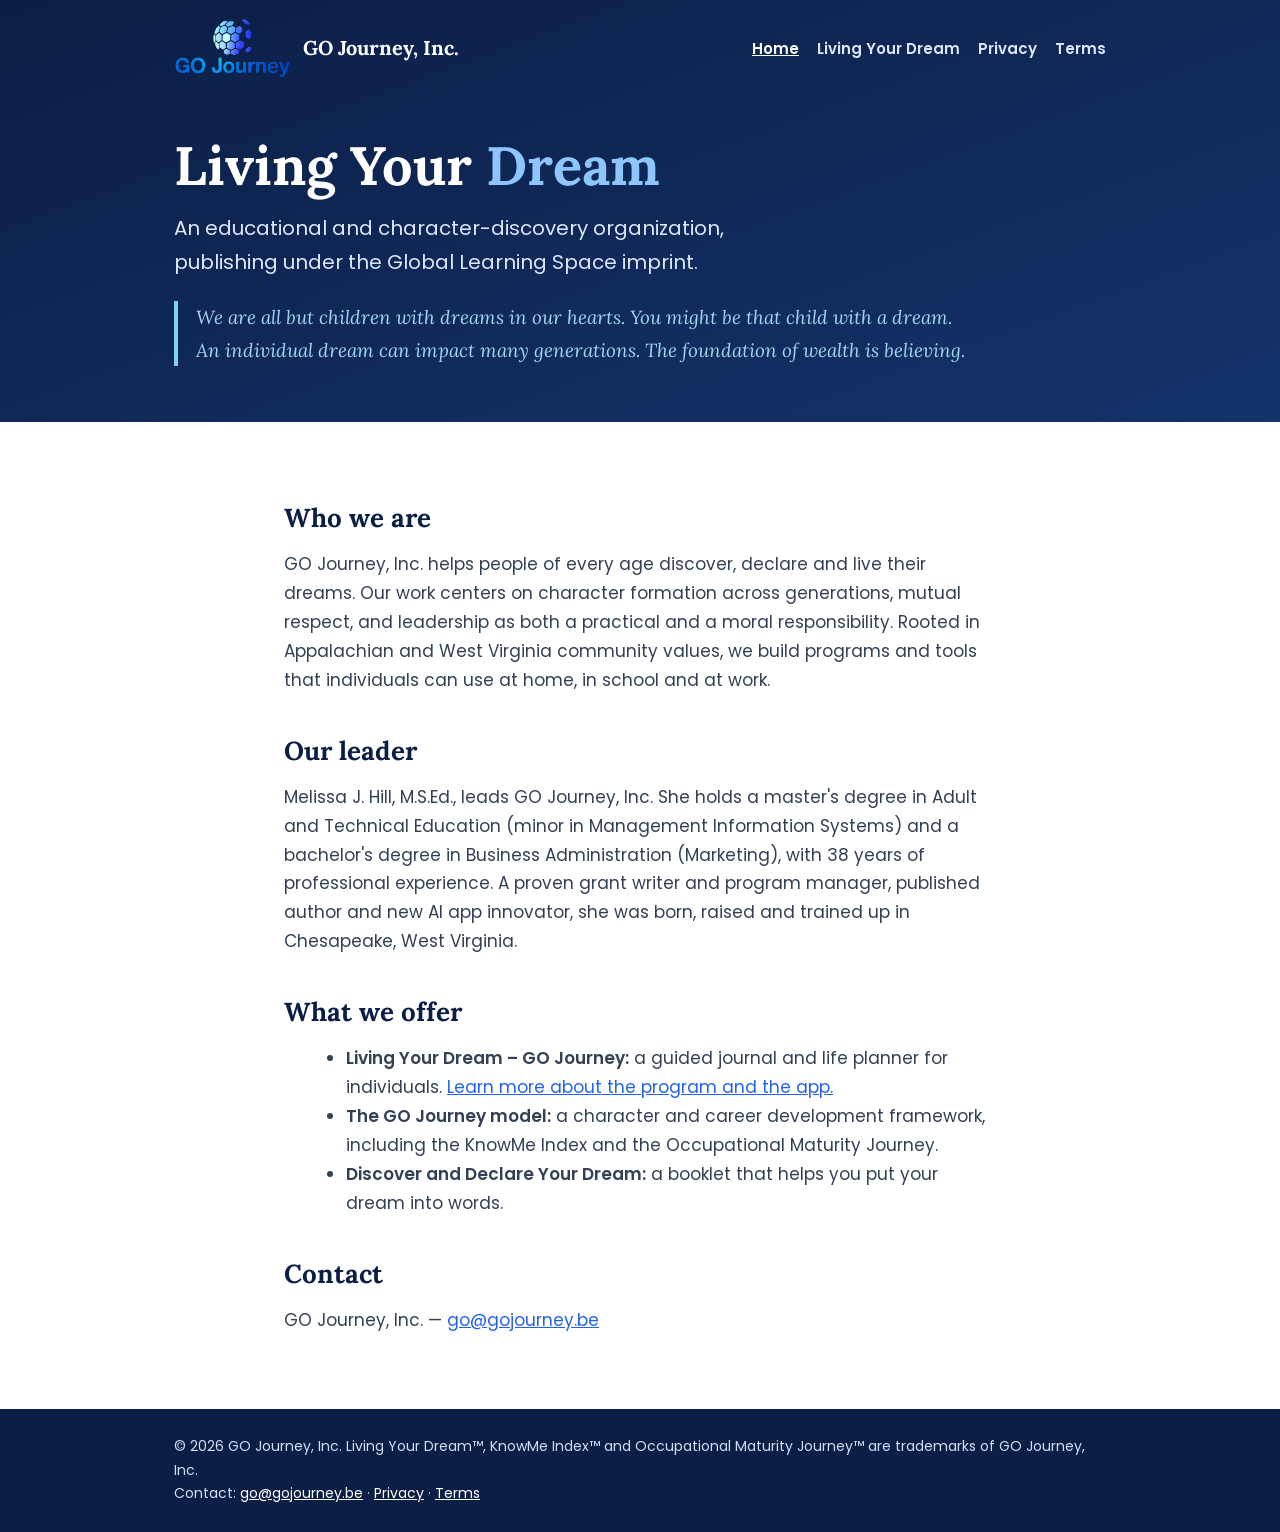
==== index.html @ e82114b5 "Add files via upload" ====
<!doctype html><html lang="en"><head><meta charset="utf-8"><meta name="viewport" content="width=device-width,initial-scale=1">
<title>GO Journey, Inc. — Living Your Dream</title><meta name="description" content="GO Journey, Inc. — Living Your Dream. Discover. Declare. Live it."><link rel="icon" href="/favicon-32.png"><link rel="stylesheet" href="/style.css"></head><body>
<header><div class="bar"><a class="brand" href="/"><img src="/logo-nobg.png" alt="">GO Journey, Inc.</a><nav><a href="/" aria-current="page">Home</a><a href="/living-your-dream.html">Living Your Dream</a><a href="/privacy.html">Privacy</a><a href="/terms.html">Terms</a></nav></div><div class="hero"><h1>Living Your <span>Dream</span></h1><p>An educational and character-discovery organization, publishing under the Global Learning Space imprint.</p><div class="q">We are all but children with dreams in our hearts. You might be that child with a dream.<br>An individual dream can impact many generations. The foundation of wealth is believing.</div></div></header>
<main><h2>Who we are</h2><p>GO Journey, Inc. helps people of every age discover, declare and live their dreams. Our work centers on character formation across generations, mutual respect, and leadership as both a practical and a moral responsibility. Rooted in Appalachian and West Virginia community values, we build programs and tools that individuals can use at home, in school and at work.</p>
<h2>Our leader</h2><p>Melissa J. Hill, M.S.Ed., leads GO Journey, Inc. She holds a master's degree in Adult and Technical Education (minor in Management Information Systems) and a bachelor's degree in Business Administration (Marketing), with 38 years of professional experience. A proven grant writer and program manager, published author and new AI app innovator, she was born, raised and trained up in Chesapeake, West Virginia.</p>
<h2>What we offer</h2><ul><li><strong>Living Your Dream – GO Journey:</strong> a guided journal and life planner for individuals. <a href="/living-your-dream.html">Learn more about the program and the app.</a></li><li><strong>The GO Journey model:</strong> a character and career development framework, including the KnowMe Index and the Occupational Maturity Journey.</li><li><strong>Discover and Declare Your Dream:</strong> a booklet that helps you put your dream into words.</li></ul>
<h2>Contact</h2><p>GO Journey, Inc. — <a href="mailto:go@gojourney.be">go@gojourney.be</a></p></main>
<footer><div>© 2026 GO Journey, Inc. Living Your Dream™, KnowMe Index™ and Occupational Maturity Journey™ are trademarks of GO Journey, Inc.<br>Contact: <a href="mailto:go@gojourney.be">go@gojourney.be</a> · <a href="/privacy.html">Privacy</a> · <a href="/terms.html">Terms</a></div></footer></body></html>
---- style.css ----
@font-face{font-family:Lora;src:url(/lora-latin-700-normal.woff2) format("woff2");font-weight:700;font-display:swap}
@font-face{font-family:Lora;src:url(/lora-latin-400-italic.woff2) format("woff2");font-weight:400;font-style:italic;font-display:swap}
@font-face{font-family:Poppins;src:url(/poppins-latin-400-normal.woff2) format("woff2");font-weight:400;font-display:swap}
@font-face{font-family:Poppins;src:url(/poppins-latin-600-normal.woff2) format("woff2");font-weight:600;font-display:swap}
*{box-sizing:border-box;margin:0}
:root{--navy:#0b1e45;--blue:#2563eb;--sky:#8fc5ff;--tx:#0f172a;--tx2:#334155}
body{font-family:Poppins,sans-serif;color:var(--tx);background:#fff;line-height:1.7;font-size:17px}
header{background:linear-gradient(160deg,#0b1e45,#14336b);color:#fff}
.bar{max-width:980px;margin:0 auto;padding:18px 24px;display:flex;align-items:center;justify-content:space-between;flex-wrap:wrap;gap:12px}
.brand{display:flex;align-items:center;gap:12px;color:#fff;text-decoration:none;font-family:Lora,serif;font-weight:700;font-size:20px}
.brand img{height:60px;width:auto;display:block}
nav a{display:inline-block;white-space:nowrap;color:#dbe6f7;text-decoration:none;margin-left:18px;font-size:15px;font-weight:600}
nav a:hover,nav a[aria-current]{color:#fff;text-decoration:underline}
.hero{max-width:980px;margin:0 auto;padding:40px 24px 56px}
.hero h1{font-family:Lora,serif;font-size:clamp(34px,6vw,54px);line-height:1.1}
.hero h1 span{color:var(--sky)}
.hero p{margin-top:16px;font-size:20px;color:#dbe6f7;max-width:640px}
.q{font-family:Lora,serif;font-style:italic;color:#9fd6ec;border-left:4px solid #7fd0e8;padding-left:18px;margin-top:22px;font-size:19px}
main{max-width:760px;margin:0 auto;padding:40px 24px 64px}
h2{font-family:Lora,serif;color:var(--navy);font-size:26px;margin:34px 0 8px}
h3{font-size:18px;margin:22px 0 4px;color:var(--navy)}
p{margin:10px 0;color:var(--tx2)}ul{margin:10px 0 10px 22px;color:var(--tx2)}
a{color:var(--blue)}
.cta{display:inline-block;margin-top:22px;background:var(--sky);color:var(--navy);font-weight:600;padding:12px 22px;border-radius:99px;text-decoration:none}
footer{background:var(--navy);color:#cfe0f7;font-size:14px}
footer div{max-width:980px;margin:0 auto;padding:26px 24px}footer a{color:#fff}
.meta{font-size:14px;color:#5c6b80}
.path{display:flex;align-items:stretch;gap:6px;margin:18px 0 8px}
.step{flex:1 1 0;min-width:0;border:1px solid #dbe3ef;border-top:6px solid var(--mc);border-radius:12px;padding:14px;background:#fff}
.step-n{width:32px;height:32px;border-radius:50%;background:var(--mc);color:#fff;font-weight:600;display:flex;align-items:center;justify-content:center;margin-bottom:6px}
.step-q{font-family:Lora,serif;font-size:21px;font-weight:700;line-height:1.2;color:var(--navy)}
.step-name{font-size:11.5px;font-weight:600;letter-spacing:.05em;text-transform:uppercase;color:var(--mc);margin:4px 0 8px}
.step-d{font-size:14.5px;line-height:1.55;color:var(--tx2)}
.step-arrow{align-self:center;color:#9aa8bf;font-size:20px}
@media(max-width:700px){.path{flex-direction:column;gap:2px}.step-arrow{transform:rotate(90deg);margin:0}}
.thesis{font-family:Lora,serif;font-size:clamp(20px,3.2vw,25px);font-weight:700;line-height:1.4;color:var(--navy);background:#f3f6fb;border-left:6px solid var(--blue);border-radius:8px;padding:18px 22px;margin:26px 0 4px}
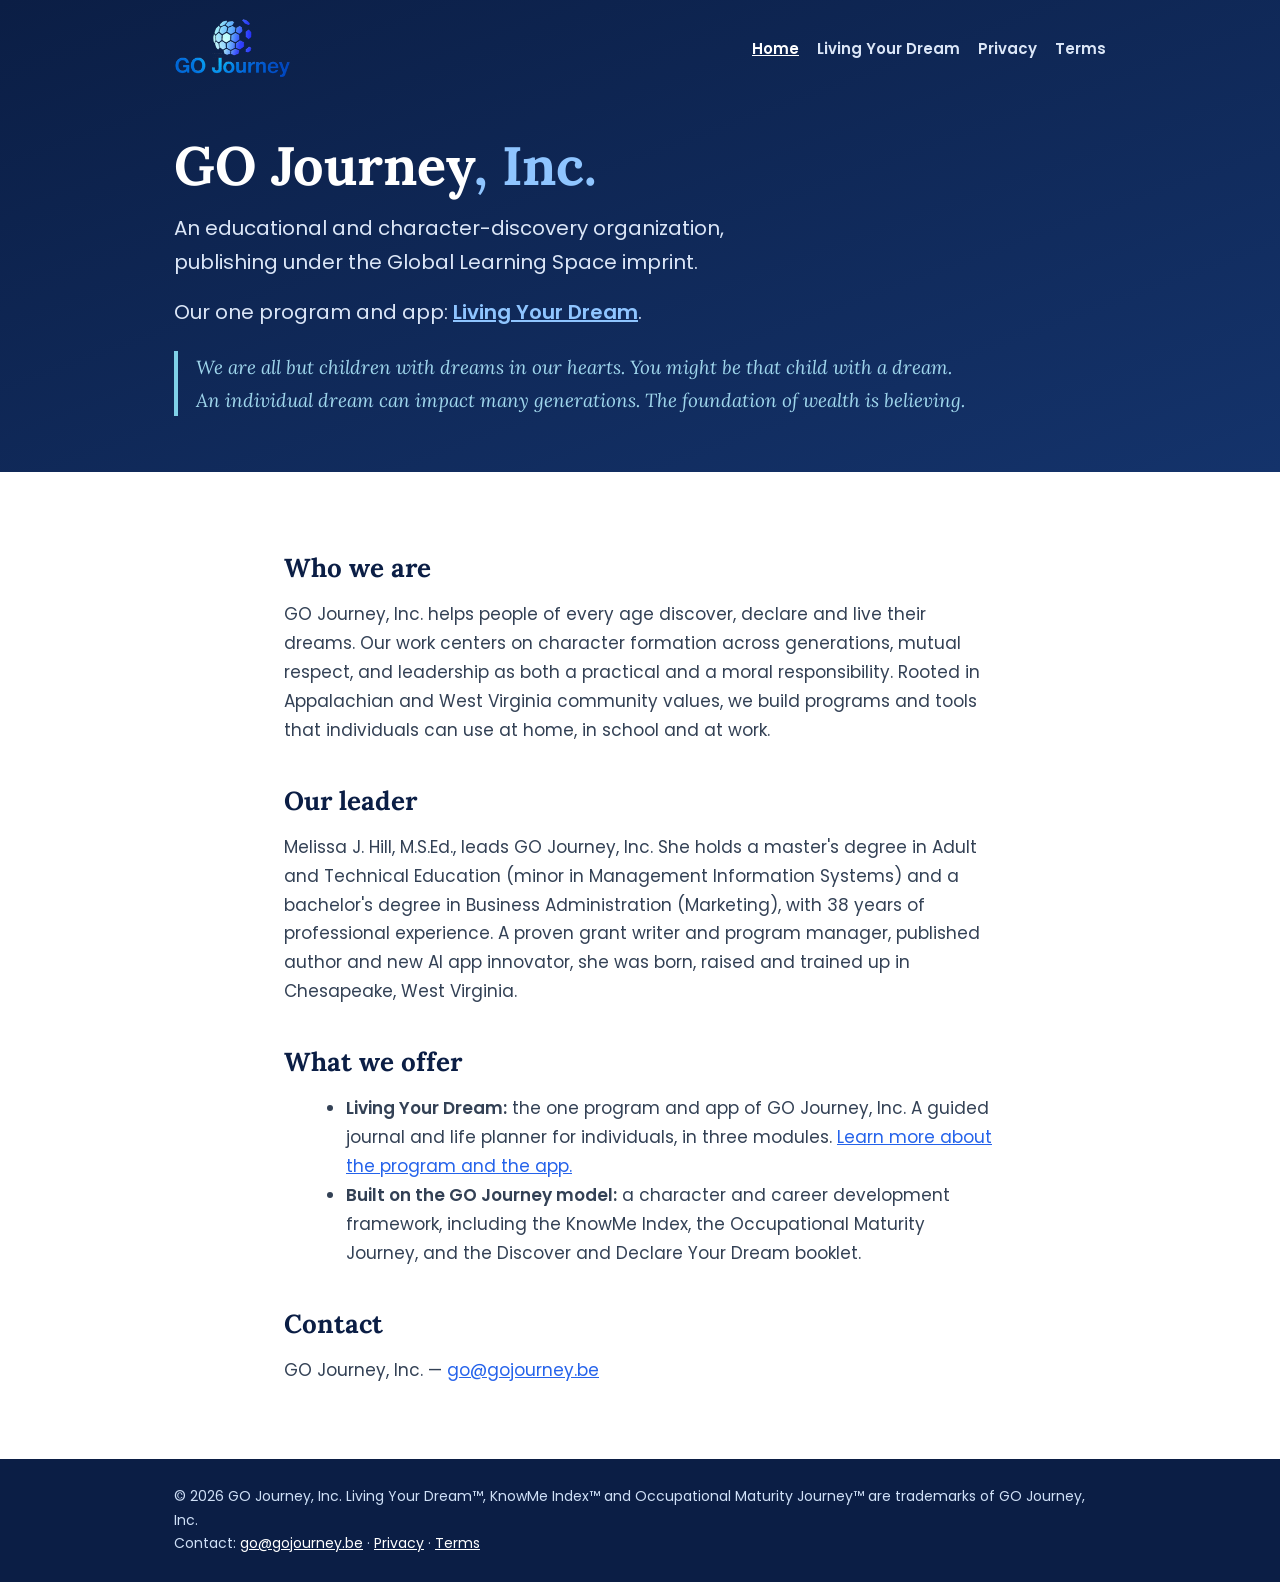
==== commit 2aa568b5: "Add files via upload" ====
--- a/index.html
+++ b/index.html
@@ -1,8 +1,8 @@
 <!doctype html><html lang="en"><head><meta charset="utf-8"><meta name="viewport" content="width=device-width,initial-scale=1">
 <title>GO Journey, Inc. — Living Your Dream</title><meta name="description" content="GO Journey, Inc. — Living Your Dream. Discover. Declare. Live it."><link rel="icon" href="/favicon-32.png"><link rel="stylesheet" href="/style.css"></head><body>
-<header><div class="bar"><a class="brand" href="/"><img src="/logo-nobg.png" alt="">GO Journey, Inc.</a><nav><a href="/" aria-current="page">Home</a><a href="/living-your-dream.html">Living Your Dream</a><a href="/privacy.html">Privacy</a><a href="/terms.html">Terms</a></nav></div><div class="hero"><h1>Living Your <span>Dream</span></h1><p>An educational and character-discovery organization, publishing under the Global Learning Space imprint.</p><div class="q">We are all but children with dreams in our hearts. You might be that child with a dream.<br>An individual dream can impact many generations. The foundation of wealth is believing.</div></div></header>
+<header><div class="bar"><a class="brand" href="/" aria-label="GO Journey, Inc. home"><img src="/logo-nobg.png" alt="GO Journey, Inc."></a><nav><a href="/" aria-current="page">Home</a><a href="/living-your-dream.html">Living Your Dream</a><a href="/privacy.html">Privacy</a><a href="/terms.html">Terms</a></nav></div><div class="hero"><h1>GO Journey<span>, Inc.</span></h1><p>An educational and character-discovery organization, publishing under the Global Learning Space imprint.</p><p>Our one program and app: <a href="/living-your-dream.html" style="color:#8fc5ff;font-weight:600">Living Your Dream</a>.</p><div class="q">We are all but children with dreams in our hearts. You might be that child with a dream.<br>An individual dream can impact many generations. The foundation of wealth is believing.</div></div></header>
 <main><h2>Who we are</h2><p>GO Journey, Inc. helps people of every age discover, declare and live their dreams. Our work centers on character formation across generations, mutual respect, and leadership as both a practical and a moral responsibility. Rooted in Appalachian and West Virginia community values, we build programs and tools that individuals can use at home, in school and at work.</p>
 <h2>Our leader</h2><p>Melissa J. Hill, M.S.Ed., leads GO Journey, Inc. She holds a master's degree in Adult and Technical Education (minor in Management Information Systems) and a bachelor's degree in Business Administration (Marketing), with 38 years of professional experience. A proven grant writer and program manager, published author and new AI app innovator, she was born, raised and trained up in Chesapeake, West Virginia.</p>
-<h2>What we offer</h2><ul><li><strong>Living Your Dream – GO Journey:</strong> a guided journal and life planner for individuals. <a href="/living-your-dream.html">Learn more about the program and the app.</a></li><li><strong>The GO Journey model:</strong> a character and career development framework, including the KnowMe Index and the Occupational Maturity Journey.</li><li><strong>Discover and Declare Your Dream:</strong> a booklet that helps you put your dream into words.</li></ul>
+<h2>What we offer</h2><ul><li><strong>Living Your Dream:</strong> the one program and app of GO Journey, Inc. A guided journal and life planner for individuals, in three modules. <a href="/living-your-dream.html">Learn more about the program and the app.</a></li><li><strong>Built on the GO Journey model:</strong> a character and career development framework, including the KnowMe Index, the Occupational Maturity Journey, and the Discover and Declare Your Dream booklet.</li></ul>
 <h2>Contact</h2><p>GO Journey, Inc. — <a href="mailto:go@gojourney.be">go@gojourney.be</a></p></main>
 <footer><div>© 2026 GO Journey, Inc. Living Your Dream™, KnowMe Index™ and Occupational Maturity Journey™ are trademarks of GO Journey, Inc.<br>Contact: <a href="mailto:go@gojourney.be">go@gojourney.be</a> · <a href="/privacy.html">Privacy</a> · <a href="/terms.html">Terms</a></div></footer></body></html>
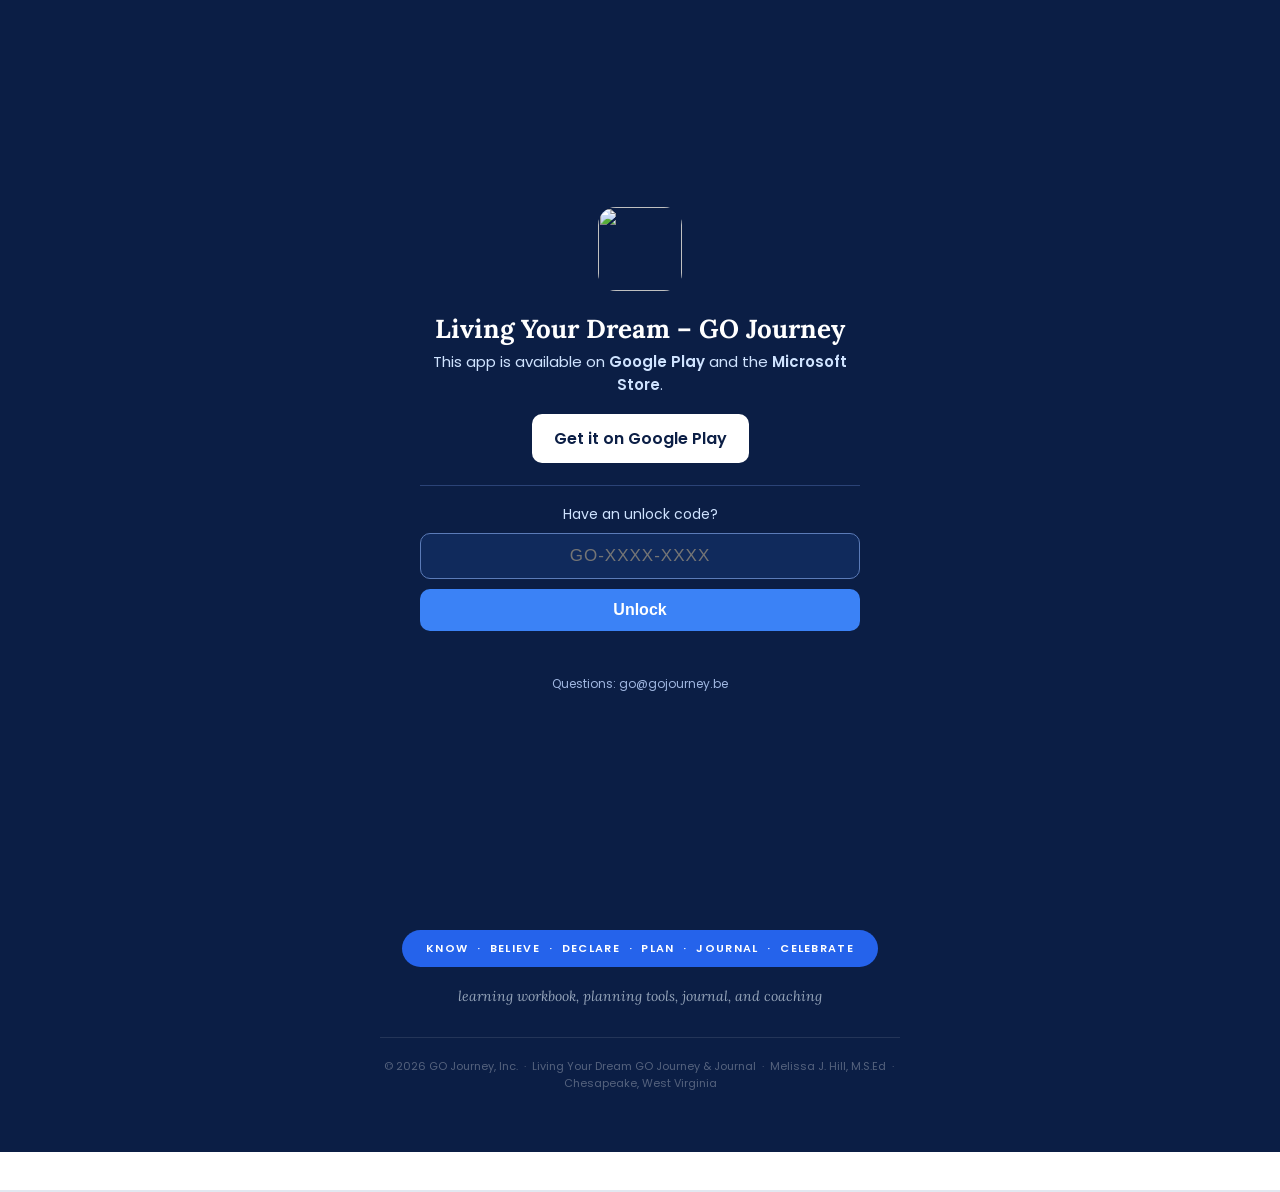
==== commit 5f1c614e: "Add files via upload" ====
--- a/index.html
+++ b/index.html
@@ -1,8 +1,12440 @@
-<!doctype html><html lang="en"><head><meta charset="utf-8"><meta name="viewport" content="width=device-width,initial-scale=1">
-<title>GO Journey, Inc. — Living Your Dream</title><meta name="description" content="GO Journey, Inc. — Living Your Dream. Discover. Declare. Live it."><link rel="icon" href="/favicon-32.png"><link rel="stylesheet" href="/style.css"></head><body>
-<header><div class="bar"><a class="brand" href="/" aria-label="GO Journey, Inc. home"><img src="/logo-nobg.png" alt="GO Journey, Inc."></a><nav><a href="/" aria-current="page">Home</a><a href="/living-your-dream.html">Living Your Dream</a><a href="/privacy.html">Privacy</a><a href="/terms.html">Terms</a></nav></div><div class="hero"><h1>GO Journey<span>, Inc.</span></h1><p>An educational and character-discovery organization, publishing under the Global Learning Space imprint.</p><p>Our one program and app: <a href="/living-your-dream.html" style="color:#8fc5ff;font-weight:600">Living Your Dream</a>.</p><div class="q">We are all but children with dreams in our hearts. You might be that child with a dream.<br>An individual dream can impact many generations. The foundation of wealth is believing.</div></div></header>
-<main><h2>Who we are</h2><p>GO Journey, Inc. helps people of every age discover, declare and live their dreams. Our work centers on character formation across generations, mutual respect, and leadership as both a practical and a moral responsibility. Rooted in Appalachian and West Virginia community values, we build programs and tools that individuals can use at home, in school and at work.</p>
-<h2>Our leader</h2><p>Melissa J. Hill, M.S.Ed., leads GO Journey, Inc. She holds a master's degree in Adult and Technical Education (minor in Management Information Systems) and a bachelor's degree in Business Administration (Marketing), with 38 years of professional experience. A proven grant writer and program manager, published author and new AI app innovator, she was born, raised and trained up in Chesapeake, West Virginia.</p>
-<h2>What we offer</h2><ul><li><strong>Living Your Dream:</strong> the one program and app of GO Journey, Inc. A guided journal and life planner for individuals, in three modules. <a href="/living-your-dream.html">Learn more about the program and the app.</a></li><li><strong>Built on the GO Journey model:</strong> a character and career development framework, including the KnowMe Index, the Occupational Maturity Journey, and the Discover and Declare Your Dream booklet.</li></ul>
-<h2>Contact</h2><p>GO Journey, Inc. — <a href="mailto:go@gojourney.be">go@gojourney.be</a></p></main>
-<footer><div>© 2026 GO Journey, Inc. Living Your Dream™, KnowMe Index™ and Occupational Maturity Journey™ are trademarks of GO Journey, Inc.<br>Contact: <a href="mailto:go@gojourney.be">go@gojourney.be</a> · <a href="/privacy.html">Privacy</a> · <a href="/terms.html">Terms</a></div></footer></body></html>+<!DOCTYPE html>
+<!--
+  Living Your Dream — GO Journey & Journal
+  © 2026 GO Journey, Inc. All Rights Reserved.
+  Author / Developer: Melissa J. Hill, M.S.Ed. — GO Journey, Inc.
+  11738 MacCorkle Ave, Chesapeake, WV 25315 · gojourney.solutions
+  ISBN 978-1-7335663-1-5
+
+  This file, including all text, design, framework, methodology, and code,
+  is the intellectual property of Melissa J. Hill, M.S.Ed. and GO Journey, Inc.,
+  protected under United States and international copyright law.
+
+  Licensed for personal use by the original purchaser only. Do not copy,
+  redistribute, resell, or remove this notice. Full license terms are in
+  this file itself, under About → Copyright & License. For a group or
+  organizational license, contact GO Journey, Inc. at gojourney.solutions.
+-->
+<html lang="en">
+<head>
+<meta name="theme-color" content="#0b1e45"/>
+<meta name="description" content="Living Your Dream — GO Journey &amp; Journal. Discover, declare and live your dream. Know · Believe · Declare · Plan · Journey · Celebrate."/>
+<link rel="manifest" href="/manifest.webmanifest"/>
+<link rel="icon" type="image/png" sizes="32x32" href="/ic-favicon-32.png"/>
+<link rel="icon" type="image/png" sizes="48x48" href="/ic-favicon-48.png"/>
+<link rel="apple-touch-icon" href="/ic-apple-touch-icon.png"/>
+<meta name="apple-mobile-web-app-capable" content="yes"/>
+<meta name="mobile-web-app-capable" content="yes"/>
+<meta name="apple-mobile-web-app-title" content="Living Your Dream"/>
+<style id="km-fonts">@font-face{font-family:'Lora';font-style:normal;font-weight:400;font-display:swap;src:url(/lora-latin-400-normal.woff2) format('woff2')}@font-face{font-family:'Lora';font-style:normal;font-weight:500;font-display:swap;src:url(/lora-latin-500-normal.woff2) format('woff2')}@font-face{font-family:'Lora';font-style:normal;font-weight:700;font-display:swap;src:url(/lora-latin-700-normal.woff2) format('woff2')}@font-face{font-family:'Lora';font-style:italic;font-weight:400;font-display:swap;src:url(/lora-latin-400-italic.woff2) format('woff2')}@font-face{font-family:'Lora';font-style:italic;font-weight:700;font-display:swap;src:url(/lora-latin-700-italic.woff2) format('woff2')}@font-face{font-family:'Poppins';font-style:normal;font-weight:300;font-display:swap;src:url(/poppins-latin-300-normal.woff2) format('woff2')}@font-face{font-family:'Poppins';font-style:normal;font-weight:400;font-display:swap;src:url(/poppins-latin-400-normal.woff2) format('woff2')}@font-face{font-family:'Poppins';font-style:normal;font-weight:500;font-display:swap;src:url(/poppins-latin-500-normal.woff2) format('woff2')}@font-face{font-family:'Poppins';font-style:normal;font-weight:600;font-display:swap;src:url(/poppins-latin-600-normal.woff2) format('woff2')}</style>
+<meta charset="UTF-8"/>
+<script>
+// ══════════════════════════════════════════════════════════════════════════
+// FAMILY PORTAL — PROFILE-SCOPED STORAGE (runs before every other script)
+// One account holder (parent / guardian) plus one-to-
+// many children, each with a fully separate journal on this device.
+//   • Account holder ("owner") keeps the original, unprefixed keys, so every
+//     existing journal keeps working with no migration.
+//   • Each child's keys live under  gjfp:<childId>:<originalKey>
+//   • Family settings live in       gjfp_family
+// The app's own localStorage calls are transparently routed to the active
+// profile, so every page, export, import and "New Entry" stays per-person.
+// ══════════════════════════════════════════════════════════════════════════
+(function(){
+  var LS; try{ LS = window.localStorage; }catch(e){ return; }
+  if(!LS || typeof Storage==='undefined') return;
+  var P = Storage.prototype;
+  var lenDesc = Object.getOwnPropertyDescriptor(P,'length');
+  var raw = { get:P.getItem, set:P.setItem, remove:P.removeItem, key:P.key, clear:P.clear, len:lenDesc && lenDesc.get };
+  if(!raw.len) return;
+  var FAMILY_KEY='gjfp_family', NS='gjfp:', LOCKED='__locked__';
+
+  function rGet(k){ return raw.get.call(LS,k); }
+  function rSet(k,v){ return raw.set.call(LS,k,v); }
+  function rRemove(k){ return raw.remove.call(LS,k); }
+  function rKeys(){ var out=[], n=raw.len.call(LS); for(var i=0;i<n;i++){ var k=raw.key.call(LS,i); if(k!==null) out.push(k); } return out; }
+  function readFamily(){ try{ var f=JSON.parse(rGet(FAMILY_KEY)||'null'); if(f && !Array.isArray(f.profiles)) f.profiles=[]; return f; }catch(e){ return null; } }
+  function ss(){ try{ return window.sessionStorage; }catch(e){ return null; } }
+  function ssGet(k){ var s=ss(); return s ? raw.get.call(s,k) : null; }
+  function ssSet(k,v){ var s=ss(); if(s) raw.set.call(s,k,v); }
+
+  var family = readFamily();
+  var hasMembers = !!(family && family.profiles.length);
+  var active = 'owner';
+  if(hasMembers){
+    var u = ssGet('gjfp_unlocked');
+    active = (u==='owner' || (u && family.profiles.some(function(p){return p.id===u;}))) ? u : LOCKED;
+  }
+  var prefix = '';
+  function prefixFor(id){ return id==='owner' ? '' : NS+id+':'; }
+  function inScope(k, id){
+    if(id==='owner') return k.indexOf('gjfp')!==0;
+    return k.indexOf(prefixFor(id))===0;
+  }
+  function keysFor(id){
+    var p=prefixFor(id);
+    return rKeys().filter(function(k){ return inScope(k,id); }).map(function(k){ return k.slice(p.length); });
+  }
+  function setActive(id){ active=id; prefix=prefixFor(id); }
+  setActive(active);
+
+  // Locked session: wipe the scratch namespace and give it a placeholder
+  // registration so the sign-up overlay stays out of the way of the picker.
+  if(active===LOCKED){
+    keysFor(LOCKED).forEach(function(k){ rRemove(prefixFor(LOCKED)+k); });
+    rSet(prefixFor(LOCKED)+'lyd_reg_name','Family');
+    rSet(prefixFor(LOCKED)+'lyd_reg_email','family@local');
+  }
+
+  function quotaWarn(){
+    try{ if(typeof window.fpQuotaWarning==='function') window.fpQuotaWarning(); }catch(e){}
+  }
+
+  P.getItem = function(k){ if(this!==LS) return raw.get.call(this,k); return raw.get.call(LS, prefix+String(k)); };
+  P.setItem = function(k,v){
+    if(this!==LS) return raw.set.call(this,k,v);
+    try{ return raw.set.call(LS, prefix+String(k), v); }
+    catch(e){ if(e && (e.name==='QuotaExceededError' || e.code===22)) quotaWarn(); throw e; }
+  };
+  P.removeItem = function(k){ if(this!==LS) return raw.remove.call(this,k); return raw.remove.call(LS, prefix+String(k)); };
+  P.key = function(i){ if(this!==LS) return raw.key.call(this,i); var ks=keysFor(active); return (i>=0 && i<ks.length) ? ks[i] : null; };
+  P.clear = function(){
+    if(this!==LS) return raw.clear.call(this);
+    keysFor(active).forEach(function(k){ rRemove(prefix+k); });
+  };
+  Object.defineProperty(P,'length',{ configurable:true, enumerable:lenDesc.enumerable,
+    get:function(){ return this===LS ? keysFor(active).length : raw.len.call(this); } });
+
+  window.GJFP = {
+    LOCKED: LOCKED,
+    get active(){ return active; },
+    get family(){ return readFamily(); },
+    saveFamily: function(f){ rSet(FAMILY_KEY, JSON.stringify(f)); },
+    rawGet: rGet, rawSet: rSet, rawRemove: rRemove, rawKeys: rKeys,
+    keysFor: keysFor, prefixFor: prefixFor,
+    // Read (or compute from) another profile's data without switching the app.
+    withProfile: function(id, fn){ var prev=active; setActive(id); try{ return fn(); } finally{ setActive(prev); } },
+    // Switch the whole app to a profile (reloads so every page re-reads).
+    switchTo: function(id){
+      ssSet('gjfp_unlocked', id);
+      var f=readFamily();
+      if(f){ var p=f.profiles.find(function(x){return x.id===id;}); if(p){ p.lastOpened=Date.now(); rSet(FAMILY_KEY, JSON.stringify(f)); } }
+      location.reload();
+    },
+    lock: function(){ var s=ss(); if(s) raw.remove.call(s,'gjfp_unlocked'); location.reload(); },
+    deleteProfileData: function(id){ if(id==='owner'||!id) return; var p=prefixFor(id); keysFor(id).forEach(function(k){ rRemove(p+k); }); },
+    bytesUsed: function(){ var n=0; rKeys().forEach(function(k){ n+=(k.length+(rGet(k)||'').length)*2; }); return n; }
+  };
+})();
+</script>
+<meta name="viewport" content="width=device-width,initial-scale=1.0"/>
+<meta name="author" content="Melissa J. Hill, M.S.Ed. — GO Journey, Inc."/>
+<meta name="copyright" content="© 2026 GO Journey, Inc. All Rights Reserved. Licensed for personal use by the original purchaser only."/>
+<title>Living Your Dream - GO Journey & Journal</title>
+
+<style>
+*,*::before,*::after{box-sizing:border-box;margin:0;padding:0}
+:root{
+  --navy:#0b1e45;--navy2:#1a3a6e;--blue:#2563eb;--blue2:#1d4ed8;
+  --sky:#93c5fd;--pale:#dbeafe;--pale2:#f0f6ff;
+  --sil:#94a3b8;--sil2:#e2e8f0;--sil3:#f1f5f9;
+  --tx:#0f172a;--tx2:#334155;--tx3:#5c6b80;
+  --white:#ffffff;--offwhite:#f1f5f9;--plat:#E5E4E2;
+  --r:10px;--r2:16px;
+}
+.sr-only{position:absolute;width:1px;height:1px;padding:0;margin:-1px;overflow:hidden;clip:rect(0,0,0,0);white-space:nowrap;border:0}
+/* Global keyboard-focus fallback: every input/select/textarea/button/link/
+   custom-control gets a clearly visible ring when tabbed to, even where an
+   individual element's own outline:none has no specific :focus replacement.
+   :focus-visible (not :focus) means mouse clicks don't trigger it — only
+   real keyboard navigation does, so this never adds unwanted rings on click. */
+input:focus-visible,textarea:focus-visible,select:focus-visible,button:focus-visible,a:focus-visible,[tabindex]:focus-visible{
+  outline:2px solid #ffffff;outline-offset:1px;box-shadow:0 0 0 4px #2563eb;border-radius:4px;
+}
+html{scroll-behavior:smooth;font-size:16px}
+body{font-family:'Poppins',sans-serif;background:#0b1e45;background-image:radial-gradient(ellipse 60% 80% at 0% 50%, rgba(18,45,140,0.85) 0%, transparent 70%), radial-gradient(ellipse 60% 80% at 100% 50%, rgba(20,50,140,0.85) 0%, transparent 70%);background-attachment:fixed;color:var(--tx);-webkit-font-smoothing:antialiased}
+
+/* ── TOOLBAR ── */
+.toolbar{position:sticky;top:0;z-index:100;background:var(--navy);padding:10px 24px;display:flex;align-items:center;justify-content:space-between;border-bottom:3px solid var(--sil)}
+.toolbar-brand{font-family:'Lora',serif;font-size:15px;color:var(--white);font-weight:700;letter-spacing:-.3px}
+.toolbar-brand span{color:var(--sky)}
+.toolbar-right{display:flex;gap:8px;align-items:center}
+.btn{padding:7px 16px;border-radius:20px;font-size:12px;font-weight:500;cursor:pointer;border:none;font-family:'Poppins',sans-serif;transition:all .15s}
+.btn-ghost{background:rgba(255,255,255,.12);color:var(--white);border:1px solid rgba(255,255,255,.25)}
+.btn-ghost:hover{background:rgba(255,255,255,.22)}
+.btn-primary{background:var(--blue);color:var(--white)}
+.btn-primary:hover{background:var(--blue2)}
+.save-indicator{font-size:11px;color:rgba(255,255,255,.65);margin-right:4px}
+
+/* ── THREE-ROW NAV ── */
+.nav-row0{background:#081733;padding:0 24px;display:flex;gap:0;overflow-x:auto;scrollbar-width:none}
+.nav-row0::-webkit-scrollbar{display:none}
+.nav-row0b{background:#0f2550;padding:0 24px;display:flex;gap:0;overflow-x:auto;scrollbar-width:none;border-top:1px solid rgba(255,255,255,.08)}
+.nav-row0b::-webkit-scrollbar{display:none}
+.super-btn{padding:10px 16px;font-size:11.5px;font-weight:700;letter-spacing:.02em;color:rgba(255,255,255,.5);cursor:pointer;border-bottom:3px solid transparent;white-space:nowrap;font-family:'Poppins',sans-serif;background:none;border-top:none;border-left:none;border-right:none;transition:all .15s}
+.super-btn:hover{color:var(--white)}
+.super-btn.active{color:var(--sky);border-bottom-color:var(--sky)}
+.nav-row1{background:var(--navy);padding:0 24px;display:flex;gap:0;overflow-x:auto;scrollbar-width:none}
+.nav-row1::-webkit-scrollbar{display:none}
+.nav-row2{background:var(--white);border-bottom:2px solid var(--sil2);padding:0 24px;display:flex;gap:0;overflow-x:auto;scrollbar-width:none;min-height:40px;align-items:center}
+.nav-row2::-webkit-scrollbar{display:none}
+.grp-btn{padding:11px 16px;font-size:12px;font-weight:600;color:rgba(255,255,255,.55);cursor:pointer;border-bottom:3px solid transparent;white-space:nowrap;font-family:'Poppins',sans-serif;background:none;border-top:none;border-left:none;border-right:none;transition:all .15s}
+.grp-btn:hover{color:var(--white)}
+.grp-btn.active{color:var(--white);border-bottom-color:var(--sky)}
+.sub-btn{padding:8px 14px;font-size:12px;font-weight:500;color:var(--tx3);cursor:pointer;border-bottom:3px solid transparent;white-space:nowrap;font-family:'Poppins',sans-serif;background:none;border-top:none;border-left:none;border-right:none;transition:all .15s}
+.sub-btn:hover{color:var(--navy)}
+.sub-btn.active{color:var(--blue);border-bottom-color:var(--blue);font-weight:600}
+.sub-group{display:none;align-items:center}
+.sub-group.visible{display:flex}
+
+/* ── SECTIONS ── */
+.page{display:none;animation:fadeIn .2s ease;background:var(--white);min-height:calc(100vh - 88px)}
+.page.active{display:block}
+@keyframes fadeIn{from{opacity:0;transform:translateY(6px)}to{opacity:1;transform:translateY(0)}}
+.page-inner{max-width:1100px;margin:0 auto;padding:16px 24px 48px}
+
+/* ── COVER PAGE ── */
+.cover-page{background:var(--navy);min-height:calc(100vh - 104px);display:flex;align-items:center;justify-content:center;text-align:center;padding:60px 24px;position:relative;overflow:hidden}
+.cover-page::before{content:'';position:absolute;inset:0;background:radial-gradient(ellipse 70% 50% at 50% 0%,rgba(37,99,235,.35) 0%,transparent 70%);pointer-events:none}
+.cover-inner{position:relative;z-index:1;max-width:520px;width:100%}
+.cover-logo{display:block;width:120px;height:auto;margin:0 auto 18px;filter:drop-shadow(0 4px 18px rgba(0,0,0,.35))}
+.cover-star{font-size:28px;color:var(--sil);margin-bottom:16px}
+.cover-h1{font-family:'Lora',serif;font-size:clamp(2.4rem,6vw,3.8rem);font-weight:700;color:var(--white);line-height:1.05;letter-spacing:-.03em;margin-bottom:8px}
+.cover-h1 span{color:var(--sky)}
+.cover-sub{font-size:13px;color:rgba(255,255,255,.60);margin-bottom:32px;line-height:1.7}
+.cover-rule{width:100px;height:2px;background:var(--sil);margin:0 auto 32px}
+.cover-meta{display:grid;grid-template-columns:1fr 1fr;gap:12px;text-align:left;margin-bottom:36px}
+.cover-field label{display:block;font-size:10px;font-weight:600;letter-spacing:.1em;text-transform:uppercase;color:rgba(255,255,255,.35);margin-bottom:5px}
+.cover-field input{width:100%;background:rgba(255,255,255,.08);border:1px solid rgba(255,255,255,.18);border-radius:6px;padding:9px 12px;color:var(--white);font-size:13px;font-family:'Poppins',sans-serif;outline:none;transition:border-color .15s}
+.cover-field input::placeholder{color:rgba(255,255,255,.30)}
+.cover-field input:focus{border-color:var(--sky)}
+.cover-field textarea{width:100%;background:rgba(255,255,255,.08);border:1px solid rgba(255,255,255,.18);border-radius:6px;padding:9px 12px;color:var(--white);font-size:13px;font-family:'Poppins',sans-serif;outline:none;transition:border-color .15s;resize:vertical;line-height:1.6;min-height:88px}
+.cover-field textarea::placeholder{color:rgba(255,255,255,.30)}
+.cover-field textarea:focus{border-color:var(--sky)}
+.cover-field select{width:100%;background:rgba(255,255,255,.08);border:1px solid rgba(255,255,255,.18);border-radius:6px;padding:9px 12px;color:var(--white);font-size:13px;font-family:'Poppins',sans-serif;outline:none;transition:border-color .15s}
+.cover-field select:focus{border-color:var(--sky)}
+.cover-field select option{color:var(--tx)}
+.kbpj{background:var(--blue);border-radius:100px;padding:10px 24px;font-size:11px;font-weight:600;color:var(--white);letter-spacing:.12em;text-transform:uppercase;display:inline-block;margin-bottom:20px}
+.cover-tagline{font-family:'Lora',serif;font-style:italic;font-size:14px;color:var(--sil);margin-bottom:32px}
+.cover-footer{font-size:11px;color:rgba(255,255,255,.30);border-top:1px solid rgba(255,255,255,.10);padding-top:20px;margin-top:12px}
+
+/* ── PAGE HEADER ── */
+.page-header{background:var(--navy);padding:20px 0 16px;margin-bottom:16px;border-radius:0 0 16px 16px;position:relative;overflow:hidden}
+.page-header::after{content:'';position:absolute;bottom:0;left:0;right:0;height:3px;background:var(--sil)}
+.page-header-inner{max-width:1100px;margin:0 auto;padding:0 24px}
+.page-eyebrow{font-size:10px;font-weight:600;letter-spacing:.14em;text-transform:uppercase;color:var(--sky);margin-bottom:6px}
+.page-greeting{position:absolute;top:14px;right:24px;font-size:11px;color:var(--sky);font-family:'Poppins',sans-serif;opacity:0.85;display:none}
+.page-greeting .greet-name{color:var(--plat);font-weight:600}
+.page-title{font-family:'Lora',serif;font-size:clamp(1.6rem,4vw,2.2rem);font-weight:700;color:var(--white);line-height:1.1}
+.page-desc{font-size:12.5px;color:rgba(255,255,255,.55);margin-top:6px;line-height:1.6}
+
+/* ── WEEK STATUS BAR ── */
+.week-bar{background:var(--white);border:1px solid var(--sil2);border-radius:var(--r);padding:14px 18px;display:flex;gap:12px;align-items:center;flex-wrap:wrap;margin-bottom:24px}
+.week-field-sm{display:flex;align-items:center;gap:8px;font-size:12px;color:var(--tx3)}
+.week-field-sm input{background:var(--pale2);border:1px solid var(--sil2);border-radius:6px;padding:5px 10px;font-size:12px;font-family:'Poppins',sans-serif;color:var(--tx);outline:none;width:100px}
+.passport-btns{display:flex;gap:4px}
+.pp-btn{padding:5px 12px;border-radius:100px;font-size:11px;font-weight:500;cursor:pointer;border:1px solid var(--sil2);background:var(--offwhite);color:var(--tx3);font-family:'Poppins',sans-serif;transition:all .12s}
+.pp-btn.on{background:var(--navy);color:var(--white);border-color:var(--navy)}
+
+/* ── FORM ELEMENTS ── */
+.field{margin-bottom:20px}
+.field label{display:block;font-size:11px;font-weight:600;letter-spacing:.08em;text-transform:uppercase;color:var(--tx3);margin-bottom:7px}
+.field textarea,.field input[type=text],.field input[type=date],.field input[type=email]{
+  width:100%;background:var(--white);border:1px solid var(--sil2);border-radius:var(--r);
+  padding:11px 14px;font-size:13.5px;font-family:'Poppins',sans-serif;color:var(--tx);
+  line-height:1.6;resize:vertical;outline:none;transition:border-color .15s
+}
+.field textarea:focus,.field input:focus{border-color:var(--blue)}
+.lined-area{
+  background:white;border:1px solid var(--sil2);border-radius:var(--r);padding:14px;
+  background-image:repeating-linear-gradient(white,white 27px,var(--sil2) 28px);
+  background-size:100% 28px;line-height:28px;
+}
+.lined-area textarea{
+  width:100%;border:none;background:transparent;outline:none;
+  font-size:13.5px;font-family:'Poppins',sans-serif;color:var(--tx);
+  line-height:28px;resize:none;padding:0
+}
+
+/* ── CARDS ── */
+.card{background:var(--white);border:1px solid var(--sil2);border-radius:var(--r2);padding:22px;margin-bottom:16px;position:relative}
+.card-accent{position:absolute;top:0;left:0;bottom:0;width:4px;border-radius:var(--r2) 0 0 var(--r2)}
+.card-title{font-family:'Lora',serif;font-size:14px;font-weight:700;color:var(--navy);margin-bottom:14px}
+.two-col{display:grid;grid-template-columns:1fr 1fr;gap:14px}
+@media(max-width:560px){.two-col{grid-template-columns:1fr}}
+
+/* ── LAYOUT GUARDS (no sideways page scroll on phones) ── */
+@media(max-width:560px){.km-pmo-row3,.km-pmo-task{grid-template-columns:1fr!important}}
+.card,.two-col>*,.page-inner{min-width:0}
+.km-input{min-width:0;max-width:100%}
+.tbl-wrap{max-width:100%;position:relative}
+
+/* ── TABLE ── */
+.tbl-wrap{overflow-x:auto;border-radius:var(--r);border:1px solid var(--sil2)}
+table{width:100%;border-collapse:collapse;font-size:12.5px;min-width:480px}
+thead tr{background:var(--navy)}
+th{padding:11px 12px;text-align:left;font-size:11px;font-weight:600;letter-spacing:.08em;color:var(--white)}
+td{padding:0;border-bottom:1px solid var(--sil2);vertical-align:top}
+tr.notes-r td{background:var(--pale2)}
+tr:last-child td{border-bottom:none}
+td input,td select,td textarea{
+  width:100%;border:none;background:transparent;font-size:12.5px;font-family:'Poppins',sans-serif;
+  color:var(--tx);padding:9px 10px;outline:none;resize:none
+}
+td select{cursor:pointer}
+tr:nth-child(4n+1) td{background:var(--offwhite)}
+.row-num{width:36px;text-align:center;font-weight:600;color:var(--blue);font-size:12px}
+#names-body td:first-child{padding-left:14px}
+#names-body td:last-child{padding-right:14px}
+
+/* ── CHALLENGE CARD ── */
+.ch-card{border-left:3px solid var(--blue);background:var(--white);border-radius:0 var(--r) var(--r) 0;
+  border-top:1px solid var(--sil2);border-right:1px solid var(--sil2);border-bottom:1px solid var(--sil2);
+  padding:18px;margin-bottom:14px}
+.ch-label{font-size:11px;font-weight:600;letter-spacing:.1em;text-transform:uppercase;margin-bottom:10px}
+.status-btns{display:flex;gap:6px;flex-wrap:wrap;margin-top:8px}
+.st-btn{padding:4px 12px;border-radius:100px;font-size:11px;font-weight:500;cursor:pointer;
+  border:1px solid var(--sil2);background:var(--offwhite);color:var(--tx3);
+  font-family:'Poppins',sans-serif;transition:all .12s}
+.st-btn.ll{background:#dcfce7;border-color:#16a34a;color:#14532d}
+.st-btn.str{background:#fef3c7;border-color:#d97706;color:#78350f}
+.st-btn.hlp{background:#fee2e2;border-color:#dc2626;color:#7f1d1d}
+
+/* ── WELLNESS DIMS ── */
+.dim-grid{display:flex;gap:6px;flex-wrap:wrap;margin-bottom:18px}
+.dim-btn{padding:5px 13px;border-radius:100px;font-size:11.5px;font-weight:500;cursor:pointer;
+  border:1px solid var(--sil2);background:var(--offwhite);color:var(--tx3);
+  font-family:'Poppins',sans-serif;transition:all .12s}
+.dim-btn.on{background:var(--pale);border-color:var(--blue);color:var(--navy)}
+.rate-row{display:flex;align-items:center;gap:14px;margin-top:14px;flex-wrap:wrap}
+.rate-row input[type=range]{flex:1;min-width:120px;accent-color:var(--blue)}
+.rate-label{font-size:13px;font-weight:500;color:var(--blue);min-width:110px}
+
+/* ── QUOTE CARD ── */
+.quote-card{background:var(--navy);border-radius:var(--r2);padding:22px 26px;margin:20px 0}
+.quote-card p{font-family:'Lora',serif;font-style:italic;font-size:14px;color:var(--sil);line-height:1.6}
+.quote-card span{display:block;font-size:11px;color:rgba(255,255,255,.60);margin-top:8px;letter-spacing:.06em}
+
+/* ── ABOUT PAGE ── */
+.about-sec{margin-bottom:20px;border-radius:var(--r2);overflow:hidden;border:1px solid var(--sil2)}
+.about-sec-hdr{padding:14px 18px;font-size:13px;font-weight:600;color:var(--white)}
+.about-sec-body{padding:16px 18px;font-size:13px;color:var(--tx2);line-height:1.75;background:var(--white)}
+.about-sec-body p{margin-bottom:10px}
+.about-sec-body p:last-child{margin-bottom:0}
+
+/* ── STATUS GUIDE ── */
+.status-guide{background:var(--pale2);border-radius:var(--r);padding:12px 16px;display:flex;gap:14px;flex-wrap:wrap;margin-top:14px}
+.sg-item{display:flex;align-items:center;gap:6px;font-size:11.5px;color:var(--tx3)}
+.sg-dot{width:8px;height:8px;border-radius:50%;flex-shrink:0}
+
+/* ── DECLARATION BOX ── */
+.decl-box{background:var(--pale2);border:1px solid var(--sil2);border-radius:var(--r2);padding:18px;margin-top:18px}
+.decl-title{font-family:'Lora',serif;font-size:14px;font-weight:700;color:var(--navy);margin-bottom:12px}
+
+/* ── PRINT STYLES ── */
+@media print{
+  .toolbar,.reg-user-bar,.nav-row0,.nav-row0b,.nav-row1,.nav-row2{display:none!important}
+  .page{display:none!important}
+  .page.active{display:block!important;page-break-after:always}
+  .cover-page{min-height:100vh;-webkit-print-color-adjust:exact;print-color-adjust:exact}
+  .page-header{-webkit-print-color-adjust:exact;print-color-adjust:exact}
+  .card,.ch-card,.about-sec{-webkit-print-color-adjust:exact;print-color-adjust:exact}
+  .pp-btn.on,.quote-card,.status-guide{-webkit-print-color-adjust:exact;print-color-adjust:exact}
+  body{background:white}
+  @page{margin:0.5in}
+}
+
+/* ── REGISTRATION OVERLAY ── */
+.reg-overlay{position:fixed;inset:0;background:#0b1e45;background-image:radial-gradient(ellipse 60% 80% at 0% 50%, rgba(18,45,140,0.85) 0%, transparent 70%), radial-gradient(ellipse 60% 80% at 100% 50%, rgba(20,50,140,0.85) 0%, transparent 70%);z-index:9999;display:flex;align-items:center;justify-content:center;padding:24px}
+.reg-overlay.hidden{display:none}
+.reg-card{background:var(--white);border-radius:20px;padding:44px 40px;max-width:440px;width:100%;text-align:center;box-shadow:0 24px 64px rgba(10,31,68,.35)}
+.reg-star{font-size:24px;color:var(--sil);margin-bottom:16px}
+.reg-title{font-family:'Lora',serif;font-size:1.8rem;font-weight:700;color:var(--navy);line-height:1.1;margin-bottom:8px}
+.reg-title span{color:var(--blue)}
+.reg-sub{font-size:13px;color:var(--tx3);margin-bottom:28px;line-height:1.6}
+.reg-field{margin-bottom:14px;text-align:left}
+.reg-field label{display:block;font-size:10px;font-weight:600;letter-spacing:.1em;text-transform:uppercase;color:var(--tx3);margin-bottom:5px}
+.reg-field input{width:100%;border:1.5px solid var(--sil2);border-radius:8px;padding:11px 14px;font-size:14px;font-family:'Poppins',sans-serif;color:var(--tx);outline:none;transition:border-color .15s}
+.reg-field input:focus{border-color:var(--blue)}
+.reg-error{font-size:12px;color:#dc2626;margin-bottom:12px;min-height:16px}
+.reg-btn{width:100%;background:var(--blue);color:var(--white);border:none;border-radius:100px;padding:13px;font-size:14px;font-weight:600;font-family:'Poppins',sans-serif;cursor:pointer;transition:background .15s;margin-bottom:16px}
+.reg-btn:hover{background:var(--blue2)}
+.reg-note{font-size:11px;color:var(--tx3);line-height:1.6}
+.reg-badge{display:inline-block;background:var(--pale);color:var(--navy2);font-size:10px;font-weight:600;letter-spacing:.1em;text-transform:uppercase;padding:4px 14px;border-radius:100px;margin-bottom:20px}
+.reg-user-bar{background:var(--pale2);border-bottom:1px solid var(--sil2);padding:7px 24px;font-size:11px;color:var(--tx3);display:flex;align-items:center;gap:8px}
+.reg-user-bar span{color:var(--navy);font-weight:600}
+
+/* ── KNOWME TOOLS ── */
+.km-eyebrow{font-size:11px;letter-spacing:.14em;text-transform:uppercase;color:var(--blue);font-weight:600;margin-bottom:6px}
+.km-btn{background:var(--navy);color:#fff;border:none;border-radius:10px;padding:11px 22px;font-family:'Poppins',sans-serif;font-weight:500;font-size:13px;cursor:pointer}
+.km-btn:hover{background:var(--navy2)}
+.km-btn:disabled{opacity:.4;cursor:not-allowed}
+.km-btn-outline{background:#fff;color:var(--navy);border:1.5px solid var(--sil2);border-radius:10px;padding:10px 20px;font-family:'Poppins',sans-serif;font-weight:500;font-size:13px;cursor:pointer}
+.km-btn-outline:hover{border-color:var(--blue);color:var(--blue)}
+.km-chip{padding:7px 14px;border-radius:100px;font-size:12px;font-weight:500;cursor:pointer;border:1.5px solid var(--sil2);background:var(--offwhite);color:var(--tx3);font-family:'Poppins',sans-serif;transition:all .12s;display:inline-block}
+.km-chip.on{color:#fff;border-color:transparent}
+.km-info{background:var(--navy);border-radius:14px;padding:16px 20px;color:#fff;margin-bottom:16px}
+.km-info-label{font-size:10.5px;letter-spacing:.12em;text-transform:uppercase;color:var(--sky);margin-bottom:4px}
+.km-input,.km-textarea{width:100%;border:1px solid var(--sil2);border-radius:8px;padding:9px 12px;font-family:'Poppins',sans-serif;font-size:13px;color:var(--tx);outline:none;box-sizing:border-box}
+.km-input:focus,.km-textarea:focus{border-color:var(--blue)}
+.km-option{text-align:left;cursor:pointer;background:#fff;border:1.5px solid var(--sil2);border-radius:10px;padding:14px 16px;transition:all .12s;width:100%}
+.km-option:hover{border-color:var(--blue);transform:translateY(-1px)}
+.km-strategy-title{font-size:12.5px;font-weight:600;color:var(--navy);margin-bottom:4px}
+.km-strategy-body{font-size:12.5px;color:var(--tx2);line-height:1.65;margin-bottom:14px}
+.km-page-status{display:inline-block;margin-top:8px;font-size:11px;font-weight:600;padding:3px 12px;border-radius:99px}
+/* ── FAMILY PORTAL ── */
+.fp-chip{display:flex;align-items:center;gap:8px;background:rgba(255,255,255,.12);border:1px solid rgba(255,255,255,.25);color:#fff;border-radius:99px;padding:4px 12px 4px 4px;font-family:'Poppins',sans-serif;font-size:12px;cursor:pointer}
+.fp-chip:hover{background:rgba(255,255,255,.22)}
+.fp-av{width:28px;height:28px;border-radius:50%;display:inline-flex;align-items:center;justify-content:center;font-weight:700;font-size:11px;color:#fff;flex-shrink:0;letter-spacing:.02em}
+.fp-av.lg{width:56px;height:56px;font-size:19px;font-family:'Lora',serif}
+.fp-picker .reg-card{max-width:620px}
+.fp-tiles{display:grid;grid-template-columns:repeat(auto-fill,minmax(130px,1fr));gap:12px;margin:8px 0 18px}
+.fp-tile{background:#fff;border:1.5px solid var(--sil2);border-radius:14px;padding:16px 10px;cursor:pointer;display:flex;flex-direction:column;align-items:center;gap:8px;font-family:'Poppins',sans-serif;transition:all .12s}
+.fp-tile:hover{border-color:var(--blue);transform:translateY(-1px)}
+.fp-tile-name{font-size:13px;font-weight:600;color:var(--navy);line-height:1.2}
+.fp-tile-role{font-size:10.5px;color:var(--tx3);text-transform:uppercase;letter-spacing:.08em}
+.fp-pin{width:100%;max-width:220px;margin:0 auto 10px;display:block;text-align:center;font-size:26px;letter-spacing:.6em;padding:10px 0 10px .6em;border:1.5px solid var(--sil2);border-radius:10px;font-family:'Poppins',sans-serif;color:var(--navy)}
+.fp-pin:focus{border-color:var(--blue);outline:none}
+.fp-link{background:none;border:none;color:var(--blue);font-family:'Poppins',sans-serif;font-size:12px;font-weight:600;cursor:pointer;padding:4px 6px}
+.fp-grid{display:grid;grid-template-columns:repeat(auto-fill,minmax(310px,1fr));gap:16px}
+.fp-stats{display:grid;grid-template-columns:repeat(auto-fit,minmax(150px,1fr));gap:12px;margin-bottom:16px}
+.fp-stat{background:var(--pale2);border:1px solid var(--sil2);border-radius:12px;padding:14px 16px}
+.fp-stat-n{font-family:'Lora',serif;font-size:24px;font-weight:700;color:var(--navy);line-height:1.1}
+.fp-stat-l{font-size:11px;color:var(--tx3);margin-top:4px}
+.fp-bar{height:8px;border-radius:99px;background:var(--sil3);overflow:hidden}
+.fp-bar>span{display:block;height:100%;border-radius:99px}
+.fp-row{display:flex;justify-content:space-between;font-size:11.5px;color:var(--tx2);margin:8px 0 4px}
+.fp-actions{display:flex;flex-wrap:wrap;gap:8px;margin-top:14px}
+.fp-btn{padding:7px 14px;border-radius:99px;font-size:12px;font-weight:600;cursor:pointer;font-family:'Poppins',sans-serif;border:1.5px solid var(--sil2);background:#fff;color:var(--navy)}
+.fp-btn:hover{border-color:var(--blue)}
+.fp-btn.primary{background:var(--blue);border-color:var(--blue);color:#fff}
+.fp-btn.primary:hover{background:var(--blue2)}
+.fp-btn.danger{color:#b91c1c}
+.fp-btn.danger:hover{border-color:#b91c1c}
+.fp-form{display:grid;grid-template-columns:repeat(auto-fit,minmax(200px,1fr));gap:12px}
+.fp-form label{display:block;font-size:10.5px;font-weight:600;letter-spacing:.08em;text-transform:uppercase;color:var(--tx3);margin-bottom:5px}
+.fp-types{display:grid;grid-template-columns:repeat(auto-fit,minmax(150px,1fr));gap:10px;margin-bottom:14px}
+.fp-type{border:1.5px solid var(--sil2);border-radius:12px;padding:12px 14px;cursor:pointer;display:flex;gap:10px;align-items:flex-start;font-size:12px;color:var(--tx2)}
+.fp-type strong{display:block;color:var(--navy);font-size:13px;margin-bottom:2px}
+.fp-type:has(input:checked){border-color:var(--blue);background:var(--pale2)}
+.fp-colors{display:flex;gap:8px;flex-wrap:wrap}
+.fp-color{width:30px;height:30px;border-radius:50%;border:3px solid #fff;box-shadow:0 0 0 1.5px var(--sil2);cursor:pointer;padding:0}
+.fp-color[aria-pressed="true"]{box-shadow:0 0 0 3px var(--navy)}
+.fp-msg{font-size:12px;min-height:16px;margin-top:8px;color:#b91c1c}
+.fp-msg.ok{color:#047857}
+.fp-note{font-size:11.5px;color:var(--tx3);line-height:1.6}
+.fp-code{font-family:ui-monospace,Menlo,Consolas,monospace;font-size:22px;letter-spacing:.18em;color:var(--navy);background:var(--pale2);border:1.5px dashed var(--blue);border-radius:10px;padding:12px 16px;display:inline-block;margin:8px 0}
+.fp-toast{position:fixed;left:50%;bottom:24px;transform:translateX(-50%);background:#7f1d1d;color:#fff;padding:12px 18px;border-radius:10px;font-size:13px;z-index:10001;max-width:90vw;box-shadow:0 10px 30px rgba(0,0,0,.3)}
+
+.fp-gp{font-size:13px;color:var(--tx2);line-height:1.75;margin:0 0 10px}
+.fp-tabs{display:flex;flex-wrap:wrap;gap:4px;border-bottom:2px solid var(--sil2);margin:14px 0 16px}
+.fp-tabs [role="tab"]{background:none;border:none;border-bottom:3px solid transparent;margin-bottom:-2px;padding:9px 14px;font-family:'Poppins',sans-serif;font-size:12.5px;font-weight:600;color:var(--tx3);cursor:pointer}
+.fp-tabs [role="tab"][aria-selected="true"]{color:var(--navy);border-bottom-color:var(--blue)}
+.fp-tabs [role="tab"]:hover{color:var(--navy)}
+.fp-defs{display:grid;grid-template-columns:repeat(auto-fit,minmax(260px,1fr));gap:10px;margin:0}
+.fp-defs>div{background:var(--pale2);border-radius:10px;padding:10px 14px}
+.fp-defs dt{font-weight:700;color:var(--navy);font-size:13px;margin-bottom:2px}
+.fp-defs dd{margin:0;font-size:12.5px;color:var(--tx2);line-height:1.6}
+.fp-case h4{font-size:11px;font-weight:700;letter-spacing:.08em;text-transform:uppercase;color:var(--tx3);margin:12px 0 4px}
+.fp-case ul{margin:0 0 4px 18px;font-size:13px;color:var(--tx2);line-height:1.7}
+.fp-rules{margin:0 0 0 20px;font-size:13px;color:var(--tx2);line-height:1.7}
+.fp-rules li{margin-bottom:8px}
+.fp-rules strong{color:var(--navy)}
+@media(max-width:560px){.fp-grid{grid-template-columns:1fr}.fp-chip .fp-chip-lbl{display:none}}
+@media print{.fp-chip,#g-family{display:none!important}}
+
+/* ── HOME TRAINING ── */
+.ht-p{font-size:13px;color:var(--tx2);line-height:1.75;margin:0 0 12px}
+.ht-count{font-size:11.5px;color:var(--tx3);margin-bottom:12px}
+.ht-area{border:none;border-left:4px solid;padding:4px 0 4px 14px;margin:0 0 18px}
+.ht-area legend{font-family:'Lora',serif;font-weight:700;font-size:15px;padding:0;margin-bottom:6px}
+.ht-item{display:flex;justify-content:space-between;align-items:center;gap:12px;padding:9px 0;border-bottom:1px solid var(--sil3);flex-wrap:wrap}
+.ht-q{font-size:13px;color:var(--tx);flex:1 1 260px;line-height:1.5}
+.ht-opts{display:flex;gap:6px;flex-wrap:wrap}
+.ht-opt{position:relative;cursor:pointer}
+.ht-opt input{position:absolute;opacity:0;width:1px;height:1px}
+.ht-opt span{display:inline-block;padding:6px 12px;border:1.5px solid var(--sil2);border-radius:99px;font-size:11.5px;font-weight:600;color:var(--tx2);background:#fff;white-space:nowrap}
+.ht-opt input:checked+span{background:var(--navy);border-color:var(--navy);color:#fff}
+.ht-opt input:focus-visible+span{outline:2px solid #fff;box-shadow:0 0 0 4px #2563eb}
+.ht-opt:hover span{border-color:var(--blue)}
+.ht-levels{display:grid;grid-template-columns:repeat(auto-fit,minmax(150px,1fr));gap:10px;margin-bottom:14px}
+.ht-level{background:var(--pale2);border-radius:10px;padding:12px 14px}
+.ht-steps{display:flex;gap:4px;margin:8px 0}
+.ht-steps span{flex:1;height:6px;border-radius:99px}
+.ht-chip{display:inline-block;font-size:11px;font-weight:700;padding:2px 10px;border-radius:99px}
+.ht-two{display:grid;grid-template-columns:repeat(auto-fit,minmax(240px,1fr));gap:10px}
+.ht-note{background:#fff;border:1px solid var(--sil2);border-radius:0 10px 10px 0;padding:10px 14px;font-size:13px;color:var(--tx2);line-height:1.6}
+.ht-k{font-size:10.5px;font-weight:700;letter-spacing:.1em;text-transform:uppercase;color:var(--tx3);margin-bottom:3px}
+.ht-lbl{display:block;font-size:11.5px;font-weight:600;color:var(--navy);margin-bottom:5px}
+.ht-reflect{display:grid;grid-template-columns:repeat(auto-fit,minmax(260px,1fr));gap:14px}
+.ht-goal{display:grid;grid-template-columns:2fr 1fr 1fr;gap:12px}
+@media(max-width:640px){.ht-goal{grid-template-columns:1fr}}
+
+/* ── GOOD HUMAN ── */
+.gh-grid{display:grid;grid-template-columns:repeat(auto-fill,minmax(230px,1fr));gap:12px}
+.gh-v{background:var(--pale2);border-radius:10px;padding:12px 14px;display:flex;flex-direction:column}
+.gh-v h3{font-family:'Lora',serif;font-size:16px;margin:0 0 4px}
+.gh-def{font-size:12.5px;color:var(--tx);line-height:1.55;margin:0 0 6px}
+.gh-looks{font-size:12px;color:var(--tx2);line-height:1.55;margin:0 0 10px;flex:1}
+.gh-looks span{font-weight:700;color:var(--tx3)}
+.gh-btns{display:flex;gap:6px;flex-wrap:wrap}
+.gh-tag{padding:5px 11px;border-radius:99px;border:1.5px solid var(--sil2);background:#fff;color:var(--navy);font-family:'Poppins',sans-serif;font-size:11.5px;font-weight:600;cursor:pointer}
+.gh-tag:hover{border-color:var(--blue)}
+.gh-tag.on{background:var(--navy);border-color:var(--navy);color:#fff}
+.gh-tag.grow.on{background:#a64d0e;border-color:#a64d0e}
+.gh-msg{font-size:12px;color:#991b1b;min-height:16px;margin-top:8px}
+.gh-scen{padding:12px 0;border-bottom:1px solid var(--sil3)}
+.gh-scen-h{display:flex;gap:10px;align-items:flex-start;margin-bottom:8px}
+.gh-num{min-width:24px;height:24px;border-radius:50%;color:#fff;font-size:11px;font-weight:700;display:inline-flex;align-items:center;justify-content:center}
+.gh-q{font-size:13.5px;color:var(--navy);font-weight:600;line-height:1.5}
+.gh-hint{margin-top:4px;padding:8px 12px;background:var(--pale2);border-left:4px solid;border-radius:0 8px 8px 0;font-size:12.5px;color:var(--tx2);line-height:1.6}
+.gh-week{display:grid;grid-template-columns:repeat(7,1fr);gap:6px;max-width:460px}
+.gh-day{text-align:center;font-size:11px;color:var(--tx3)}
+.gh-day span{display:flex;align-items:center;justify-content:center;height:34px;border-radius:10px;background:var(--sil3);border:1.5px dashed var(--sil2);color:#fff;font-weight:700;margin-bottom:3px}
+.gh-day.on span{background:#047857;border:1.5px solid #047857}
+.gh-add{display:grid;grid-template-columns:150px 2fr 1fr auto;gap:10px}
+@media(max-width:700px){.gh-add{grid-template-columns:1fr}}
+.gh-deeds{list-style:none;margin:12px 0 6px;padding:0}
+.gh-deeds li{display:flex;gap:12px;align-items:center;padding:8px 0;border-bottom:1px solid var(--sil3);font-size:13px;color:var(--tx)}
+.gh-dd{font-size:11.5px;font-weight:700;color:#047857;min-width:52px}
+.gh-x{background:none;border:none;color:var(--tx3);cursor:pointer;font-size:13px;padding:4px 8px;border-radius:6px}
+.gh-x:hover{color:#991b1b;background:#fee2e2}
+</style>
+</head>
+<body>
+<!-- LYD ACCESS GATE: the paid app is sold through Google Play and the Microsoft Store. Browsers need an unlock code. -->
+<script>
+(function(){
+  var KS='lyd_store_app', KU='lyd_unlocked_v1';
+  var HASHES=["574e49242dbba2aa429e4fce13922e4c12668e777aceb934b693dffcabcf044c", "4967078c28a056b5f8024b951dcd578ee4979361eaf8960a67698d0ae626c499", "7f93000b7868fccd2788cbb112ae3b4eeebefe1640dc610826de05cfa784c878", "00fe3ad4bd5c4b6fae93dce695abb397b476125b1c06374d2529758efb928f46", "afc399a69acaf037234b74ca38e9daeab74aecc79ee2601a4af84f6625f33d85", "f235faa90e8fc8dfc5c07de98bb2cac0288e0b5074e55f855c2bf2338e64256e", "3bf8a9b2d6262d98a0f8b99e1085d1cf1525da8bb28f5194c4e8ca8acc946ed3", "192730234e1904d8796369778a054a8aeaa575ccfc91566bbecf31d58a771b7e", "13f3a4dc691da7fdd82f6131f70e35e1a58d5018bb4879e253044f25e88abb45", "87dea41fbd6a95b8b41ea0b4f11b450b03d5602de2f9bbfb4c8393c1f3e92265", "fd9976d2b9192be26e44591b92c5f50835690f594863ce01ab2b39402b4cf6ee", "bbc78b0909238dcc2634ac089e2f743dba2b78602ca6a37fdc0ba57073921c44", "d32ed11b4ce6e0c66b3b812b7809ffcc602354ac8efd9a25e95cb7cb3e645318", "45c56ac3f9c36eda21ac27d67621a0202f57718c9084d392a5620ace926c8b21", "d3e168acf98811682becd2e4bf8463b253f6ca63c409287c6d382f6155c42cb0", "6256d4975c558e51f90ce151b93d9815aff78c1bd116c927f8ef5bf6129a6770", "e39fda2183577112eb86f48d28b1c422ee2b4e3ba82ece7a8b517e0396967cfc", "cfd6259855601837a906fb3ac18abc5e28a531f94b015b66184209b9001bd2ba", "9022b23202667d9ebe2a078eae626d051945eaea17f6b4ebbe7ac30a03b7420e", "f9ef90e155d46a954e2f5512619146f0ab48c1709f7c410d1e6689db78eec5e2", "3f494926af3514c74b6fd8523a8b2e182acba44452d228a71438f913e153a5ef", "0b6b451f9aeae92764fc5b46ecab86bb95dcf923467a75379152f3571a7f9c1b", "05f68d4b4c426d3c8ef7586c7ee6f9da7131f95624e28735679fc1039803011c", "82761e09c5dd193e2d729d9a15e7b2f011972f40ac36f17b88aa760820473206", "1ec0294fc95f9c2c86137fe32ffb0bf85bab4ec66a3ccefbaab6c82c4e32cebd", "4576c171b0324dbe8e9b59e7e9f8fa0e875e418884d79335dd9f2e4269e2145d"];
+  function get(k){ try{ return localStorage.getItem(k); }catch(e){ return null; } }
+  function set(k,v){ try{ localStorage.setItem(k,v); }catch(e){} }
+  var ref=''; try{ ref=document.referrer||''; }catch(e){}
+  if(/^android-app:\/\//.test(ref)) set(KS,'1');          // opened from the Google Play app
+  if(get(KS)==='1' || get(KU)==='1') return;
+  function norm(c){ return String(c||'').replace(/[^A-Za-z0-9]/g,'').toUpperCase(); }
+  function check(code){
+    var n=norm(code); if(n.length<8||!(window.crypto&&crypto.subtle)) return Promise.resolve(false);
+    return crypto.subtle.digest('SHA-256', new TextEncoder().encode('lyd1:'+n)).then(function(b){
+      var hex=Array.prototype.map.call(new Uint8Array(b),function(x){return ('0'+x.toString(16)).slice(-2);}).join('');
+      return HASHES.indexOf(hex)!==-1;
+    }).catch(function(){ return false; });
+  }
+  var wrap=document.createElement('div'); wrap.id='lyd-gate';
+  wrap.setAttribute('role','dialog'); wrap.setAttribute('aria-modal','true'); wrap.setAttribute('aria-labelledby','lyd-gate-t');
+  wrap.style.cssText='position:fixed;inset:0;z-index:2147483647;background:#0b1e45;color:#fff;display:flex;align-items:center;justify-content:center;padding:20px;overflow:auto;font-family:Poppins,Arial,sans-serif';
+  wrap.innerHTML='<div style="max-width:440px;width:100%;text-align:center">'
+   +'<img src="/ic-icon-192.png" alt="" width="84" height="84" style="border-radius:18px">'
+   +'<h1 id="lyd-gate-t" style="font-family:Lora,Georgia,serif;font-size:26px;margin:14px 0 6px">Living Your Dream \u2013 GO Journey</h1>'
+   +'<p style="margin:0 0 18px;color:#cfe3ff;font-size:15px;line-height:1.5">This app is available on <strong>Google Play</strong> and the <strong>Microsoft Store</strong>.</p>'
+   +'<a href="https://play.google.com/store/apps/details?id=be.gojourney.journal" style="display:inline-block;background:#fff;color:#0b1e45;font-weight:600;text-decoration:none;padding:12px 22px;border-radius:10px;margin-bottom:22px">Get it on Google Play</a>'
+   +'<form id="lyd-gate-f" style="border-top:1px solid #2b4377;padding-top:18px"><label for="lyd-gate-c" style="display:block;font-size:14px;color:#cfe3ff;margin-bottom:8px">Have an unlock code?</label>'
+   +'<input id="lyd-gate-c" autocomplete="off" autocapitalize="characters" spellcheck="false" placeholder="GO-XXXX-XXXX" style="width:100%;box-sizing:border-box;padding:12px;border-radius:10px;border:1px solid #5b7bb8;background:#102a5c;color:#fff;font-size:17px;text-align:center;letter-spacing:1px">'
+   +'<button type="submit" style="margin-top:10px;width:100%;padding:12px;border-radius:10px;border:0;background:#3b82f6;color:#fff;font-size:16px;font-weight:600;cursor:pointer">Unlock</button>'
+   +'<p id="lyd-gate-m" role="alert" style="min-height:20px;margin:10px 0 0;color:#fecaca;font-size:14px"></p></form>'
+   +'<p style="margin:14px 0 0;font-size:12px;color:#9fb6e0">Questions: go@gojourney.be</p></div>';
+  function open(){
+    document.documentElement.style.overflow='hidden';
+    document.body.appendChild(wrap);
+    var f=document.getElementById('lyd-gate-f'), i=document.getElementById('lyd-gate-c'), m=document.getElementById('lyd-gate-m');
+    f.addEventListener('submit',function(e){ e.preventDefault(); m.textContent='';
+      check(i.value).then(function(ok){ if(ok) unlock(); else m.textContent='That code was not recognized. Check it and try again.'; }); });
+  }
+  function unlock(){ set(KU,'1'); var g=document.getElementById('lyd-gate'); if(g) g.remove(); document.documentElement.style.overflow=''; }
+  var m=/[?&]unlock=([^&#]+)/.exec(location.search);
+  open();
+  if(m){ check(decodeURIComponent(m[1])).then(function(ok){ if(ok){ unlock(); try{ history.replaceState(null,'',location.pathname); }catch(e){} } }); }
+})();
+</script>
+
+<!-- ── REGISTRATION OVERLAY ── -->
+<div class="reg-overlay" id="reg-overlay">
+  <div class="reg-card">
+    <div class="reg-star">✦</div>
+    <div class="reg-badge">GO Journey, Inc. · Mission Possible</div>
+    <div class="reg-title">Living Your Dream<br><span>GO Journey & Journal</span></div>
+    <div class="reg-sub">Personal planning for your dream.<br>Please register to begin your journey.</div>
+    <div class="reg-field">
+      <label>Your Full Name</label>
+      <input type="text" id="reg-name" placeholder="First and last name" autocomplete="name" />
+    </div>
+    <div class="reg-field">
+      <label>Your Email Address</label>
+      <input type="email" id="reg-email" placeholder="your@email.com" autocomplete="email" />
+    </div>
+    <div class="reg-error" id="reg-error"></div>
+    <button class="reg-btn" onclick="submitReg()">Begin My Journey →</button>
+    <div class="reg-note">© 2026 GO Journey, Inc. · This journal is licensed for personal use only.<br>Redistribution or resale is prohibited.</div>
+  </div>
+</div>
+
+<!-- ── REGISTERED USER BAR ── -->
+<div class="reg-user-bar" id="reg-user-bar" style="display:none">
+  ✦ Welcome, <span id="reg-user-name"></span> &nbsp;·&nbsp; Living Your Dream GO Journey & Journal &nbsp;·&nbsp; Personal use only
+  <button onclick="resetReg()" style="margin-left:auto;background:none;border:none;font-size:11px;color:var(--tx3);cursor:pointer;font-family:'Poppins',sans-serif">Not you?</button>
+</div>
+<!-- ── TOOLBAR + TWO-ROW NAV, WRAPPED SO ONE VERTICAL LINE CAN RUN THROUGH ALL THREE ── -->
+<div style="position:relative">
+  <div style="position:absolute;top:0;bottom:0;right:360px;width:1px;background:rgba(255,255,255,.15);pointer-events:none"></div>
+
+  <!-- ── TOOLBAR ── -->
+  <div class="toolbar">
+    <div class="toolbar-brand">Living Your Dream — <span>GO Journey & Journal</span></div>
+    <div class="toolbar-right">
+      <span class="save-indicator" id="save-ind">All changes saved</span>
+      <button class="btn btn-primary" onclick="clearAll()">New Entry</button>
+    </div>
+  </div>
+
+
+  <!-- ── TWO-ROW NAV ── -->
+  <div class="nav-row0" id="nav-row0">
+    <button class="grp-btn active" id="g-cover"        onclick="go('cover')">Cover</button>
+    <button class="grp-btn"        id="g-about"        onclick="goGroup('about','about')">About</button>
+    <button class="grp-btn"        id="g-dashboard"    onclick="go('dashboard')">My JourneyBoard</button>
+    <button class="grp-btn"        id="g-journal-entry-quick" onclick="go('journal-entry')">Journal</button>
+    <button class="grp-btn"        id="g-aime-quick"   onclick="go('aime')">AI<sup style="font-size:0.7em">ME</sup></button>
+    <button class="grp-btn"        id="g-intotech-quick" onclick="go('intotech')">Into Tech</button>
+    <span id="nav-journey-state-indicator" style="margin-left:auto;display:flex;align-items:center;padding:0 12px;font-size:11px;color:rgba(255,255,255,.65);cursor:pointer" onclick="go('gojourney2')"></span>
+    <span style="width:1px;height:16px;background:rgba(255,255,255,.15);align-self:center"></span>
+    <span id="nav-wellness-state-indicator" style="display:flex;align-items:center;padding:0 16px;font-size:11px;color:rgba(255,255,255,.65);cursor:pointer" onclick="go('wellness')"></span>
+  </div>
+  <div class="nav-row0b" id="nav-row0b">
+    <button class="super-btn" id="sup-refocus"   onclick="goGroup('selfdiscovery','km-you')">(re)Focus on You</button>
+    <button class="super-btn" id="sup-discover"  onclick="goGroup('plan','booklet')">Discover &amp; Declare Your Dream</button>
+    <button class="super-btn" id="sup-gojourney" onclick="goGroup('journal','gojourney2')">GO Journey &amp; Journal</button>
+    <span id="daily-wellness-widget" style="margin-left:auto;display:flex;align-items:center;gap:12px;padding:0 16px;font-size:11px;color:rgba(255,255,255,.75)"></span>
+  </div>
+</div>
+<div class="nav-row1" id="nav-row1" style="display:none">
+  <button class="grp-btn"       id="g-selfdiscovery" data-super="refocus"   onclick="goGroup('selfdiscovery','km-you')">Self-Discovery</button>
+  <button class="grp-btn"       id="g-emotional"  data-super="refocus"   onclick="goGroup('emotional','km-eq')">Emotional Intelligence</button>
+  <button class="grp-btn"       id="g-strengths"  data-super="refocus"   onclick="goGroup('strengths','km-personality')">Strengths &amp; Values</button>
+  <button class="grp-btn"       id="g-plan"      data-super="discover"  onclick="goGroup('plan','booklet')">Declare</button>
+  <button class="grp-btn"       id="g-plan2"     data-super="discover"  onclick="goGroup('plan2','km-gojourney')">Plan</button>
+  <button class="grp-btn"       id="g-journal"   data-super="gojourney" onclick="goGroup('journal','gojourney2')">GO Journey &amp; Journal</button>
+  <button class="grp-btn"       id="g-celebrate" data-super="gojourney" onclick="goGroup('celebrate','celebrate')">Celebrate</button>
+</div>
+
+
+<!-- ══════════════════════════════════ COVER ══════════════════════════════════ -->
+<div class="page active" id="page-cover">
+<div class="cover-page">
+  <div class="cover-inner">
+    <img src="[data-uri]" alt="GO Journey logo" class="cover-logo" />
+    <div class="cover-star">✦</div>
+    <div class="cover-h1" style="font-size:clamp(1.6rem,4vw,2.4rem);margin-bottom:4px">(re)Focus on You,</div>
+    <div class="cover-h1" style="font-size:clamp(1.05rem,4.6vw,2.4rem);margin-bottom:4px;white-space:nowrap">Discover &amp; Declare Your Dream,</div>
+    <div class="cover-h1" style="font-size:clamp(1.6rem,4vw,2.4rem);color:var(--sky);margin-bottom:12px">GO Journey &amp; Journal</div>
+    <div style="display:flex;align-items:center;justify-content:center;gap:0;margin-bottom:12px">
+      <div style="height:1.5px;width:90px;background:var(--sil)"></div>
+      <div style="width:0;height:0;border-top:5px solid transparent;border-bottom:5px solid transparent;border-left:9px solid var(--sil);margin-left:1px"></div>
+    </div>
+    <div class="cover-h1" style="font-size:clamp(2.4rem,6vw,3.8rem);margin-bottom:20px">Living Your Dream</div>
+    <div class="cover-sub">Personal planning for your dream<br>Know · Believe · Declare · Plan · Journal · Celebrate</div>
+    <div class="cover-rule"></div>
+    <div class="cover-meta">
+      <div class="cover-field"><label>Your Name</label><input type="text" id="cv-name" placeholder="Your full name" /></div>
+      <div class="cover-field"><label for="cv-date">Date Started</label><input type="date" id="cv-date" /></div>
+      <div class="cover-field" style="grid-column:1 / -1"><label for="cv-situation">What's Your Situation</label><select id="cv-situation" onchange="kmCsSetActive(this.value); go('casestudies')" aria-label="What's your situation"><option value="">Select to see your starting point →</option></select></div>
+    </div>
+    <div class="kbpj">Know &nbsp;·&nbsp; Believe &nbsp;·&nbsp; Declare &nbsp;·&nbsp; Plan &nbsp;·&nbsp; Journal &nbsp;·&nbsp; Celebrate</div>
+    <div class="cover-tagline">learning workbook, planning tools, journal, and coaching</div>
+    <div class="cover-footer">© 2026 GO Journey, Inc. &nbsp;·&nbsp; Living Your Dream GO Journey & Journal &nbsp;·&nbsp; Melissa J. Hill, M.S.Ed &nbsp;·&nbsp; Chesapeake, West Virginia</div>
+  </div>
+</div>
+</div>
+<div class="nav-row2" id="nav-row2">
+  <div class="sub-group" id="sg-about">
+    <button class="sub-btn" id="s-letter"     onclick="go('letter')">A Letter From ME</button>
+    <button class="sub-btn" id="s-about"      onclick="go('about')">About</button>
+    <button class="sub-btn" id="s-why"        onclick="go('why')">Why?</button>
+    <button class="sub-btn" id="s-society5"   onclick="go('society5')">Society 5.0</button>
+    <button class="sub-btn" id="s-casestudies" onclick="go('casestudies')">Case Studies</button>
+    <button class="sub-btn" id="s-howto"      onclick="go('howto')">How to Plan</button>
+    <button class="sub-btn" id="s-model"      onclick="go('model')">Model &amp; Methods</button>
+    <button class="sub-btn" id="s-glossary"   onclick="go('glossary')">Glossary</button>
+    <button class="sub-btn" id="s-help"       onclick="go('help')">Help</button>
+    <button class="sub-btn" id="s-copyright"  onclick="go('copyright')">Copyright &amp; License</button>
+  </div>
+  <div class="sub-group" id="sg-selfdiscovery">
+    <button class="sub-btn" id="s-km-you"      onclick="go('km-you')">You</button>
+    <button class="sub-btn" id="s-km-needs"    onclick="go('km-needs')">Needs</button>
+    <button class="sub-btn" id="s-thankyou-refocus" onclick="go('thankyou')">Say, Thank You!</button>
+    <button class="sub-btn" id="s-km-literacy" onclick="go('km-literacy')">Literacy</button>
+    <button class="sub-btn" id="s-km-spiritual" onclick="go('km-spiritual')">Spiritual Beliefs</button>
+  </div>
+  <div class="sub-group" id="sg-emotional">
+    <button class="sub-btn" id="s-km-eq"          onclick="go('km-eq')">Emotional Intelligence Survey</button>
+    <button class="sub-btn" id="s-km-hometraining" onclick="go('km-hometraining')">Home Training</button>
+    <button class="sub-btn" id="s-km-goodhuman" onclick="go('km-goodhuman')">Good Human</button>
+    <button class="sub-btn" id="s-km-wellness"    onclick="go('km-wellness')">Health &amp; Wellness</button>
+  </div>
+  <div class="sub-group" id="sg-strengths">
+    <button class="sub-btn" id="s-km-personality" onclick="go('km-personality')">Personality &amp; Strengths</button>
+    <button class="sub-btn" id="s-km-hobbies"     onclick="go('km-hobbies')">Hobbies</button>
+    <button class="sub-btn" id="s-km-occmaturity" onclick="go('km-occmaturity')">Occupational Maturity</button>
+    <button class="sub-btn" id="s-ceo"        onclick="go('ceo')">Owner of the Business</button>
+  </div>
+  <div class="sub-group" id="sg-plan">
+    <button class="sub-btn" id="s-booklet"    onclick="go('booklet')">Discover Your Dream</button>
+    <button class="sub-btn" id="s-km-declare" onclick="go('km-declare')">Declare Your Dream</button>
+    <button class="sub-btn" id="s-ideas"      onclick="go('ideas')">Journey Idea &amp; Nuggets</button>
+  </div>
+  <div class="sub-group" id="sg-plan2">
+    <button class="sub-btn" id="s-km-gojourney" onclick="go('km-gojourney')">GO Journey Plan</button>
+    <button class="sub-btn" id="s-dolist"     onclick="go('dolist')">Journey PMO</button>
+    <button class="sub-btn" id="s-names"      onclick="go('names')">Book of Names</button>
+    <button class="sub-btn" id="s-claimmarket" onclick="go('claimmarket')">Claim Your % of the Market</button>
+  </div>
+  <div class="sub-group" id="sg-journal">
+    <button class="sub-btn" id="s-gojourney2"   onclick="go('gojourney2')">GO Journey</button>
+    <button class="sub-btn" id="s-challenges"    onclick="go('challenges')">Challenges &amp; I Am Better</button>
+    <button class="sub-btn" id="s-wellness"      onclick="go('wellness')">Wellness Check</button>
+    <button class="sub-btn" id="s-journal-entry" onclick="go('journal-entry')">Journal</button>
+    <button class="sub-btn" id="s-aime"          onclick="go('aime')">AI<sup style="font-size:0.75em">ME</sup></button>
+  </div>
+  <div class="sub-group" id="sg-celebrate">
+    <button class="sub-btn" id="s-celebrate"  onclick="go('celebrate')">Celebrate</button>
+    <button class="sub-btn" id="s-thankyou"   onclick="go('thankyou')">Say, Thank You!</button>
+    <button class="sub-btn" id="s-journeymap" onclick="go('journeymap')">My JourneyMap</button>
+  </div>
+</div>
+
+<!-- ══════════════════════════════════ A LETTER FROM ME ══════════════════════════════════ -->
+<div class="page" id="page-letter">
+<div class="page-header"><div class="page-header-inner">
+  <span class="page-greeting" id="greet-letter">Your Journey, <span class="greet-name"></span></span>
+  <div class="page-eyebrow">From the Founder</div>
+  <div class="page-title">A Letter From ME to You</div>
+  <div class="page-desc">Focus, alignment, and context for a journey that takes a lifetime</div>
+</div></div>
+<div class="page-inner">
+
+  <div class="card" style="padding:28px 26px">
+    <p style="font-family:'Lora',serif;font-size:15px;color:var(--tx);line-height:1.85;margin:0 0 16px">I wrote this because even in my highest-paid roles, I kept finding stuck people.</p>
+
+    <p style="font-family:'Lora',serif;font-size:15px;color:var(--tx);line-height:1.85;margin:0 0 16px">Kids with no dream at all. Kids with a dream and nobody around them to encourage it. Adults who let government and corporate America use them up and then set them aside the moment they were no longer convenient.</p>
+
+    <p style="font-family:'Lora',serif;font-size:15px;color:var(--tx);line-height:1.85;margin:0 0 16px">People want to know how to live the dream — in America and beyond. So many just don't know how. And the ones who already figured it out are busy living it. They don't have time to turn around and show the next person the way.</p>
+
+    <p style="font-family:'Lora',serif;font-size:15px;color:var(--tx);line-height:1.85;margin:0 0 16px">I had the opportunity to work and learn for 15 years in Operations Management, and then more than 20 years after that in Business, IT, and HRD Consulting Services. Across both, I watched it happen from the inside: people hired to run a manual process, trained to do it well, and then quietly discarded the moment that process got automated. Nobody asked what happened to them after. I did.</p>
+
+    <p style="font-family:'Lora',serif;font-size:15px;color:var(--tx);line-height:1.85;margin:0 0 16px">I now see massive layoffs, and people who weren't ready for the full impact of automation and don't yet know how to leverage AI for themselves. Working together, we can do this.</p>
+
+    <p style="font-family:'Lora',serif;font-size:15px;color:var(--tx);line-height:1.85;margin:0 0 16px">Here's where we actually are: America is still largely operating on Education 2.0. But to compete globally, we have to move to Education 4.0 — education built to align with Industry 4.0 jobs, and to prepare people to take real advantage of what Society 5.0 is already bringing. That gap, between the education system we have and the jobs already changing underneath it, is exactly where people get stuck. It's where I found them. It might be where you're finding yourself right now.</p>
+
+    <p style="font-family:'Lora',serif;font-size:15px;color:var(--tx);line-height:1.85;margin:0 0 16px">So look through the <span style="color:var(--blue);cursor:pointer;font-weight:600" onclick="go('casestudies')">Case Studies →</span> in this journal. The Corporate Executive whose role got automated out from under them. The Broken, rebuilding after a setback. The Teen preparing to lead. The forty-plus worker starting over mid-career. The sixty-plus who still needs to work. The high schooler on their very first paycheck. The person rebuilding after a divorce. The person finding a new fit after a disability. The person reentering after incarceration. The Child With a Dream, who's earlier than anyone expects. Wherever you are on that list — I believe in you. You can.</p>
+
+    <p style="font-family:'Lora',serif;font-size:15px;color:var(--tx);line-height:1.85;margin:0 0 16px">This started as a way to help one person plan. It's grown into a platform, because the gap it's trying to fill — real education and training, cradle to grave — was too big for one page to hold.</p>
+
+    <p style="font-family:'Lora',serif;font-size:15px;color:var(--tx);line-height:1.85;margin:0 0 16px">Somewhere along the way, most of us were taught Pedagogy — someone telling us what to learn, when to learn it, and how to prove we learned it. School works that way. So does a first job. But living your dream requires something different: Andragogy — you, as the leader of your own life, deciding what matters, building your own plan, and going after it on your own terms.</p>
+
+    <p style="font-family:'Lora',serif;font-size:15px;color:var(--tx);line-height:1.85;margin:0 0 16px">That's the whole shift this journal is built around. Not someone handing you a curriculum for your life. You, writing it.</p>
+
+    <p style="font-family:'Lora',serif;font-size:15px;color:var(--tx);line-height:1.85;margin:0 0 16px"><strong>Know</strong> who you are. <strong>Believe</strong> it's possible. <strong>Declare</strong> it out loud. <strong>Plan</strong> the path. <strong>Journey</strong> through it — the maturing happens here, in the doing, not before it. And <strong>Celebrate</strong> what you build along the way, because the wins deserve to be named, not just survived.</p>
+
+    <p style="font-family:'Lora',serif;font-size:15px;color:var(--tx);line-height:1.85;margin:0 0 16px">I built this to give you a place to do all of that. Not because I have your answers — because you do, and this is where you'll find them.</p>
+
+    <p style="font-family:'Lora',serif;font-style:italic;font-size:16px;color:var(--navy);line-height:1.7;margin:24px 0 20px;padding:16px 20px;background:var(--pale2);border-left:4px solid var(--blue);border-radius:0 var(--r) var(--r) 0">"Your dream is your future work. Protect it. Own it. Live it."</p>
+
+    <div style="margin-top:24px">
+      <div style="font-family:'Lora',serif;font-size:15px;color:var(--tx);margin-bottom:2px">I am looking forward to helping your Journey — with you in it,</div>
+      <div style="font-family:'Lora',serif;font-weight:700;font-size:17px;color:var(--navy);margin-top:10px">Melissa J. Hill, M.S.Ed.</div>
+      <div style="font-size:12px;color:var(--tx3);margin-top:2px">Founder, GO Journey, Inc. &nbsp;·&nbsp; Chesapeake, West Virginia</div>
+    </div>
+  </div>
+
+  <div style="margin-top:28px;padding-top:16px;border-top:1px solid var(--sil2);text-align:center">
+    <span style="font-size:10.5px;color:var(--tx3)">Part of the GO Journey Methods &amp; Models — developed by Melissa J. Hill, M.S.Ed. &amp; GO Journey, Inc. &nbsp;·&nbsp; <span style="color:var(--blue);cursor:pointer;font-weight:600" onclick="go('model')">See Model &amp; Methods →</span></span>
+  </div>
+
+</div>
+</div>
+
+<!-- ══════════════════════════════════ DASHBOARD ══════════════════════════════════ -->
+<div class="page" id="page-dashboard">
+<div class="page-header"><div class="page-header-inner">
+  <span class="page-greeting" id="greet-dash">Your Journey, <span class="greet-name"></span></span>
+  <div class="page-eyebrow">My JourneyBoard</div>
+  <div class="page-title">My JourneyBoard</div>
+  <div class="page-desc">Where you stand across every module, and everything you've committed to in one place</div>
+</div></div>
+<div class="page-inner">
+  <div id="km-dash-body"></div>
+  <div style="margin-top:28px;padding-top:16px;border-top:1px solid var(--sil2);text-align:center">
+    <span style="font-size:10.5px;color:var(--tx3)">Part of the GO Journey Methods &amp; Models — developed by Melissa J. Hill, M.S.Ed. &amp; GO Journey, Inc. &nbsp;·&nbsp; <span style="color:var(--blue);cursor:pointer;font-weight:600" onclick="go('model')">See Model &amp; Methods →</span></span>
+  </div>
+
+</div>
+</div>
+
+<!-- ══════════════════════════════════ ABOUT ══════════════════════════════════ -->
+<div class="page" id="page-about">
+<div class="page-header"><div class="page-header-inner">
+  <span class="page-greeting" id="greet-1">Your Journey, <span class="greet-name"></span></span>
+  <div class="page-eyebrow">About</div>
+  <div class="page-title">About Living Your Dream</div>
+  <div class="page-desc">Preparing &amp; Maturing Good Humans · Know · Believe · Declare · Journey</div>
+</div></div>
+<div class="page-inner">
+  <div class="about-sec">
+    <div class="about-sec-hdr" style="background:var(--navy)">Audience: You and Your Posterity (Generations)</div>
+    <div class="about-sec-body">
+      <p>This journal is designed for every individual who desires to discover, plan, and live their dream — and for the generations that follow. Your journey does not belong to you alone. The decisions you make today, the habits you build, and the dreams you pursue become the inheritance of your children, your community, and those who come after you.</p>
+      <p>Generational solutions begin with one person choosing to grow. That person is you.</p>
+      <p style="font-style:italic;color:var(--tx3);border-left:3px solid var(--blue);padding-left:12px">"We the People of the United States, in Order to form a more perfect Union, establish Justice, insure domestic Tranquility, provide for the common defence, promote the general Welfare, and secure the Blessings of Liberty to ourselves and our Posterity, do ordain and establish this Constitution for the United States of America." (Ratified June 21, 1788)</p>
+      <p>We need everyone to help form a more perfect union. Your dream is your contribution.</p>
+    </div>
+  </div>
+  <div class="about-sec">
+    <div class="about-sec-hdr" style="background:var(--navy2)">The Living Your Dream Model</div>
+    <div class="about-sec-body">
+      <p>The Living Your Dream Model is built on three intersecting pillars — Identity, Dream, and Believe — supported by a foundation of Wellness and the pursuit of Be Fit for the journey.</p>
+      <p><strong>Identity:</strong> Know who you are — your temperament, values, and purpose.</p>
+      <p><strong>Dream:</strong> Define your idea, your vision, and your future work.</p>
+      <p><strong>Believe:</strong> Believe in yourself and in your dream — this fuels your plan.</p>
+      <p><strong>Wellness:</strong> Your holistic well-being sustains the journey across all 8 dimensions of life.</p>
+    </div>
+  </div>
+  <div class="about-sec">
+    <div class="about-sec-hdr" style="background:var(--blue)">Alignment with Workforce &amp; Society 5.0</div>
+    <div class="about-sec-body">
+      <p>Society 5.0 is a human-centered society that balances economic advancement with the resolution of social challenges through the deep integration of technology and human capability.</p>
+      <p>Living Your Dream aligns individuals with this future by developing occupational maturity — moving from Labor to Leader, Analyst, Strategist, Evangelist, Innovator, and Entrepreneur. Automation replaces execution. It cannot replace people who design systems, create products, and build organizations.</p>
+      <p>Your journal is your first step into that future workforce.</p>
+    </div>
+  </div>
+  <div class="about-sec">
+    <div class="about-sec-hdr" style="background:var(--blue2)">You Becoming the Leader of Your Life</div>
+    <div class="about-sec-body">
+      <p>Leadership begins with self-leadership. Before you can lead a team, a business, or a community, you must learn to lead yourself — your time, your decisions, your growth, and your direction.</p>
+      <p>Know yourself. Believe in your capacity to grow. Declare with intention. Journey forward every day.</p>
+      <p>This is not just a journal. It is your personal leadership development tool.</p>
+    </div>
+  </div>
+  <div class="about-sec">
+    <div class="about-sec-hdr" style="background:var(--navy)">Family, School &amp; Work — The Training Ground</div>
+    <div class="about-sec-body">
+      <p>Family, school, and work are not your destination — they are your rehearsal. Every job, every classroom, every relationship is preparing you for something greater. You are learning how people work, how organizations function, how to communicate, lead, solve problems, and serve others.</p>
+      <p>Every experience — good and difficult — is building your capability. You are gathering the raw materials of your dream: people skills, technical knowledge, industry insight, and real-world understanding of what problems need solving.</p>
+      <p>The goal is not to stay in the rehearsal forever. The goal is to use it — to develop the relationships, skills, and confidence to create your own products and services, and to step into the role you were always meant to play.</p>
+      <p style="font-style:italic;color:var(--tx3);border-left:3px solid var(--blue);padding-left:12px;margin-top:8px">"Family, School, &amp; Work — the training ground for Living Your Dream." — M.J. Hill</p>
+    </div>
+  </div>
+  <div class="about-sec">
+    <div class="about-sec-hdr" style="background:var(--blue)">Problem Solving &amp; Opportunity — Human Resource Maturity</div>
+    <div class="about-sec-body">
+      <p>Here is a distinction worth being precise about: we do not develop people. We develop knowledge, skills, attitudes, and abilities — the raw materials a person draws on. People themselves mature. It's not a small difference. You can hand someone a training program, a certification, a new piece of knowledge — that's development, and it's necessary. But maturity is something only the person can do, by actually living through a real problem and coming out the other side more capable than they went in.</p>
+      <p>This is the same principle behind the Occupational Maturity Journey: products and processes get developed and tested. Humans mature — through disciplined execution, honest reflection, and the slow accumulation of real capability over time. No one can mature you. They can only hand you the raw materials and the opportunity.</p>
+      <p><strong>Every problem is an opportunity in disguise.</strong> The size of problem you can walk into and actually solve — calmly, without falling apart — is your maturity made visible. It's not abstract. Growth doesn't come from being handed more knowledge on a shelf; it comes from meeting a problem that's slightly too big for who you are today, and growing into the person capable of solving it.</p>
+      <p><strong>Capability</strong> is what you can do right now — the skills, knowledge, and ability already in hand. <strong>Capacity</strong> is different: it's how much you can carry, absorb, and hold steady under — your bandwidth for responsibility, complexity, and pressure without breaking. Development can hand you capability. Only maturity, earned through solving real problems, expands your capacity.</p>
+    </div>
+  </div>
+</div>
+</div>
+
+
+<!-- ══════════════════════════════════ COPYRIGHT ══════════════════════════════ -->
+<div class="page" id="page-copyright">
+<div class="page-header"><div class="page-header-inner">
+  <span class="page-greeting" id="greet-2">Your Journey, <span class="greet-name"></span></span>
+  <div class="page-eyebrow">Legal</div>
+  <div class="page-title">Copyright &amp; License</div>
+  <div class="page-desc">Living Your Dream — GO Journey & Journal · GO Journey, Inc.</div>
+</div></div>
+<div class="page-inner">
+  <div class="about-sec">
+    <div class="about-sec-hdr" style="background:var(--navy)">Thank You for Your Purchase</div>
+    <div class="about-sec-body">
+      <p>Thank you so much for your purchase. This is the beginning of many human-centric maturity solutions for individuals.</p>
+      <p>It is time for each of us to intentionally acknowledge, plan, align resources, and bring ideas and dreams to fruition — for prosperity and posterity.</p>
+      <p style="font-weight:600;color:var(--navy2)">Honor your purchase. Share the opportunity, but not your copy.</p>
+    </div>
+  </div>
+  <div class="about-sec">
+    <div class="about-sec-hdr" style="background:#066f89">Your Data &amp; Privacy</div>
+    <div class="about-sec-body">
+      <p>Everything you write in this journal — every assessment, every entry, every reflection — stays in your own browser. Nothing is sent anywhere or stored on any server, because there isn't one. That's also true of the AI-powered features, which only ever transmit the narrow piece of information a specific button needs at the moment you click it, never anything else in your journal.</p>
+      <p>Because everything lives locally, it's worth having a real backup of your own — not just something you hope your browser holds onto forever. These tools give you that control directly.</p>
+      <div style="display:grid;grid-template-columns:repeat(auto-fit,minmax(220px,1fr));gap:14px;margin:16px 0">
+        <div style="background:var(--pale2);border-radius:var(--r);padding:16px">
+          <div style="font-weight:700;font-size:13px;color:var(--navy);margin-bottom:6px">Export</div>
+          <div style="font-size:12px;color:var(--tx2);line-height:1.65;margin-bottom:12px">Downloads everything in this journal — every tool, every entry — as a single backup file you keep. Use it before switching devices, before clearing your browser, or just to have a copy of your own.</div>
+          <button class="km-btn-outline" onclick="kmExportData()">Export →</button>
+          <div id="km-export-status" style="font-size:11px;margin-top:8px"></div>
+        </div>
+        <div style="background:var(--pale2);border-radius:var(--r);padding:16px">
+          <div style="font-weight:700;font-size:13px;color:var(--navy);margin-bottom:6px">Import</div>
+          <div style="font-size:12px;color:var(--tx2);line-height:1.65;margin-bottom:12px">Restores your journal from a backup file you exported earlier — on this device, a new one, or a fresh copy of this file. This replaces what's currently here, so export first if you want to keep it.</div>
+          <label class="km-btn-outline" style="display:inline-block;cursor:pointer">Import →
+            <input type="file" accept="application/json" onchange="kmImportFileChosen(this)" style="display:none">
+          </label>
+          <div id="km-import-status" style="font-size:11px;margin-top:8px"></div>
+        </div>
+        <div style="background:var(--pale2);border-radius:var(--r);padding:16px">
+          <div style="font-weight:700;font-size:13px;color:var(--navy);margin-bottom:6px">Print/Save PDF</div>
+          <div style="font-size:12px;color:var(--tx2);line-height:1.65;margin-bottom:12px">Opens your browser's print dialog for the page you're currently on, so you can print it or save it as a PDF with whatever you've filled in.</div>
+          <button class="km-btn-outline" onclick="kmPrintCurrentState()">Print/Save PDF →</button>
+        </div>
+      </div>
+      <p style="font-size:12px;color:var(--tx3)">Your backup file is plain JSON — readable, portable, and entirely yours. Store it wherever you keep things you don't want to lose.</p>
+    </div>
+  </div>
+  <div class="about-sec">
+    <div class="about-sec-hdr" style="background:var(--navy)">Copyright Notice</div>
+    <div class="about-sec-body">
+      <p><strong>© 2026 GO Journey, Inc. All Rights Reserved.</strong></p>
+      <p>Living Your Dream — GO Journey & Journal is the intellectual property of Melissa J. Hill, M.S.Ed and GO Journey, Inc. This work, including all text, design, framework, methodology, and digital content, is protected under United States and international copyright law.</p>
+      <p><strong>ISBN 978-1-7335663-1-5</strong></p>
+      <p>GO Journey, Inc. · 11738 MacCorkle Ave · Chesapeake, WV 25315 · gojourney.solutions</p>
+    </div>
+  </div>
+  <div class="about-sec">
+    <div class="about-sec-hdr" style="background:var(--navy2)">Personal Use License</div>
+    <div class="about-sec-body">
+      <p>This digital product is licensed for <strong>personal use only</strong> by the original purchaser.</p>
+      <p><strong>You MAY:</strong> Use for personal planning and reflection · Print for personal use · Save entries to your device · Use as part of your individual GO Journey coaching experience.</p>
+      <p><strong>You MAY NOT:</strong> Share, distribute, or transfer this file · Reproduce or duplicate in whole or in part · Resell or commercially exploit · Upload to any website or file-sharing service · Use for group or organizational purposes without a group license · Remove copyright or proprietary notices.</p>
+    </div>
+  </div>
+  <div class="about-sec">
+    <div class="about-sec-hdr" style="background:var(--blue)">Group &amp; Organizational Licensing</div>
+    <div class="about-sec-body">
+      <p>For use in workforce development programs, educational institutions, churches, corporate training, community organizations, or coaching cohorts, a <strong>group or organizational license</strong> is required.</p>
+      <p>Group licenses are available for teams of 5 or more. Contact GO Journey, Inc. at gojourney.solutions.</p>
+    </div>
+  </div>
+  <div class="about-sec">
+    <div class="about-sec-hdr" style="background:var(--blue2)">Disclaimer</div>
+    <div class="about-sec-body">
+      <p>This journal is provided for personal development purposes only. GO Journey, Inc. makes no guarantees regarding specific outcomes. The content reflects the Occupational Maturity Journey and Human Definition Framework, both developed by Melissa J. Hill, M.S.Ed. It is not a substitute for professional financial, legal, medical, or psychological advice.</p>
+    </div>
+  </div>
+  <div class="about-sec">
+    <div class="about-sec-hdr" style="background:var(--navy2)">References &amp; Attributions</div>
+    <div class="about-sec-body">
+      <p style="font-size:12.5px;color:var(--tx2);line-height:1.7;margin-bottom:12px">GO Journey's proprietary tools and frameworks were developed through personal application and professional practice of the following foundational bodies of work. These are established, publicly available theories and traditions; no proprietary assessment, instrument, or branded methodology has been copied or reproduced.</p>
+      <p style="font-size:12px;color:var(--tx3);line-height:1.9;margin:0">
+        Maslow, A. H. <em>A Theory of Human Motivation.</em> 1943; extended with self-transcendence, 1969. — foundation for the Needs assessment.<br>
+        Bloom, B. S. (ed.) <em>Taxonomy of Educational Objectives.</em> 1956. — foundation for Cognitive Learning throughout the journey.<br>
+        Comenius, J. A. <em>Didactica Magna.</em> 1657. — regarded as the founding work of modern pedagogy; the traditional, teacher-directed tradition GO Journey moves beyond, toward Andragogy.<br>
+        Knowles, M. S. <em>Andragogy, Not Pedagogy.</em> 1968. — foundation for treating adult learning distinctly from child learning.<br>
+        The broader field of personality and trait psychology — foundation for IdentiMe™.<br>
+        The positive psychology / strengths-based development tradition — foundation for the GO Journey Strengths Framework™.<br>
+        Houts, R., adapted by Wagner, C. P. <em>Your Spiritual Gifts Can Help Your Church Grow.</em> 1979 (the Wagner-Modified Houts Questionnaire) — widely credited with originating the modern spiritual-gifts-inventory checklist format that GO Journey's Spiritual Gifts Inventory follows in structure.<br>
+        The Holy Bible — scripture is referenced throughout the Christianity section of Spiritual Beliefs, including the Surrender teaching, the Trinity's roles, the Sinner's Prayer, and the Temperament examples.<br>
+        The Four Temperaments, classical tradition, popularized in Christian application by writers including Tim LaHaye — foundation for the Temperament tool.
+      </p>
+      <p style="font-size:12.5px;color:var(--navy2);font-weight:600;line-height:1.7;margin-top:14px">Each of these has been personally lived and professionally applied over years of practice. GO Journey's tools are original work built on that foundation, not a repackaging of any one assessment.</p>
+    </div>
+  </div>
+
+  <div class="about-sec">
+    <div class="about-sec-hdr" style="background:var(--blue)">IT Team</div>
+    <div class="about-sec-body">
+      <p><strong>Melissa J. Hill, M.S.Ed.</strong> — Founder, Author, Product Direction. Every framework, every word, and every design decision in this journal is hers.</p>
+      <p style="margin-top:10px"><strong>Claude.ai (Anthropic)</strong> — AI Development Partner. Claude built this application: the code behind every page, tool, and feature in this journal, implemented, tested, and refined turn by turn under Melissa's direction.</p>
+      <p style="margin-top:10px"><strong>ChatGPT (OpenAI)</strong> — AI writing assistant, used at points in refining language and organizing structure.</p>
+    </div>
+  </div>
+  <div class="quote-card"><p>"Your Dream is Your Future Work. Protect it. Own it. Live it."</p><span>— GO Journey, Inc. · Living Your Dream</span></div>
+</div>
+</div>
+
+<!-- ══════════════════════════════════ GLOSSARY ════════════════════════════════ -->
+<div class="page" id="page-glossary">
+<div class="page-header"><div class="page-header-inner">
+  <span class="page-greeting" id="greet-3">Your Journey, <span class="greet-name"></span></span>
+  <div class="page-eyebrow">About</div>
+  <div class="page-title">Glossary of Terms</div>
+  <div class="page-desc">Key terms and concepts used throughout the Living Your Dream GO Journey & Journal</div>
+</div></div>
+<div class="page-inner">
+  <div style="background:var(--pale2);border-left:4px solid var(--blue);border-radius:0 var(--r) var(--r) 0;padding:14px 18px;margin-bottom:24px">
+    <div style="font-size:13px;color:var(--navy2);line-height:1.6">This glossary defines the language of the GO Journey framework. Understanding these terms will deepen your practice and help you communicate your journey with clarity and confidence.</div>
+  </div>
+  <div class="about-sec">
+    <div class="about-sec-hdr" style="background:var(--navy)">Operating Philosophy</div>
+    <div class="about-sec-body">
+      <p><strong>Know · Believe · Declare · Journey (KBPJ):</strong> The core operating philosophy of GO Journey. Know who you are. Believe who you can become. Declare your direction. Journey toward your purpose.</p>
+      <p><strong>GO Journey Ideology:</strong> The four foundational pillars that undergird the journey: Holistic Wellness, Cognitive Learning, Knowing Self, and Belief in Becoming.</p>
+      <p><strong>Living Your Dream:</strong> The umbrella framework and coaching system that helps individuals discover their identity, declare their dream, build belief, and create an intentional plan for life and work.</p>
+      <p><strong>Mission Possible:</strong> The GO Journey, Inc. tagline expressing the belief that every dream — no matter how delayed — is achievable through intentional action.</p>
+    </div>
+  </div>
+
+  <div class="about-sec">
+    <div class="about-sec-hdr" style="background:var(--navy2)">The Living Your Dream Model</div>
+    <div class="about-sec-body">
+      <p><strong>Identity:</strong> One of the three pillars of the Living Your Dream Model. Knowing your name, birthplace, history, personality, and the gifts that make you who you are.</p>
+      <p><strong>Dream:</strong> One of the three pillars of the model. Your future work — the calling, vocation, or purpose you are meant to pursue.</p>
+      <p><strong>Believe:</strong> One of the three pillars of the model. The conviction that you can become more than your current circumstances, and that your dream is achievable.</p>
+      <p><strong>Wellness (Be Fit & GO Journey):</strong> The foundation that supports Identity, Dream, and Believe. Represents the state of active, holistically healthy pursuit of your purpose.</p>
+      <p><strong>Believe in You:</strong> The intersection of Identity + Believe — confidence rooted in self-knowledge.</p>
+      <p><strong>Believe in Your Dream:</strong> The intersection of Dream + Believe — conviction that your purpose is real and reachable.</p>
+      <p><strong>Your Plan:</strong> The intersection of Identity + Dream — turning self-knowledge and purpose into an actionable plan.</p>
+    </div>
+  </div>
+
+  <div class="about-sec">
+    <div class="about-sec-hdr" style="background:var(--blue)">The Human Flow & Occupational Maturity</div>
+    <div class="about-sec-body">
+      <p><strong>Human Flow (Walk · Run · Soar):</strong> The three phases of the journey from discovery to impact. Walk (Discovering, 3–5 years), Run (Executing, 5–7 years), Soar (Impact, 7–10 years). Also referred to as the Passport phases.</p>
+      <p><strong>Human Definition Framework:</strong> Fifteen dimensions that define the whole of a person — Identity, Mind, Body, Spirit, Relationships, Occupation, Legacy, Emotions, Resources, Environment, Literacy, Livability, Safety, Voice, and Play &amp; Wonder — each with its own guiding question, found on My JourneyBoard. Each dimension pulls real data from the corresponding tool where available (e.g., Emotions from the Emotional Intelligence Survey) and links straight to it.</p>
+      <p><strong>Passport:</strong> The personal record of an individual's progress through the Walk, Run, and Soar phases of their journey.</p>
+      <p><strong>My JourneyBoard:</strong> The main dashboard — an overall completeness ring, an Activity Pulse (an EKG-style chart tied to your Daily Wellness Log), a "Who You Are" identity header, three category tabs ((re)Focus on You, Discover &amp; Declare Your Dream, GO Journey &amp; Journal) each with its own breakdown, a unified Goals table, and the Human Definition Framework.</p>
+      <p><strong>Completeness Status (Not Started · In Progress · Complete · Inactive):</strong> Tracked per tool across the journal. Inactive is new — a tool that's In Progress but hasn't been touched in 30+ days flips to Inactive, so stalled work stands out. Completed tools never go Inactive, since finished work doesn't need ongoing activity. Ongoing, log-based tools (Journal Entry, Nuggets, Challenges &amp; I Am Better, Celebrate, GO Journey, Journey PMO) don't use this status scale at all — they don't have a natural finish line, so My JourneyBoard shows a running count instead (e.g. "12 logged," "4 projects"), still flagged Inactive if genuinely stale.</p>
+      <p><strong>Occupational Maturity Journey:</strong> A seven-stage progression describing how a person matures through work: Labor → Leader → Analyst → Strategist → Evangelist → Innovator → Entrepreneur.</p>
+      <p><strong>Labor:</strong> Stage 1 of the Occupational Maturity Journey — executing a process and learning the mechanics of work.</p>
+      <p><strong>Leader:</strong> Stage 2 — ensuring a process is executed well by others; coordination and accountability.</p>
+      <p><strong>Analyst:</strong> Stage 3 — examining results and measuring the impact of a process.</p>
+      <p><strong>Strategist:</strong> Stage 4 — designing or restructuring processes and systems for the future.</p>
+      <p><strong>Evangelist:</strong> Stage 5 — an industry or niche professional with a digital footprint who shares knowledge and influences a field.</p>
+      <p><strong>Innovator:</strong> Stage 6 — a creator and problem solver who develops new products, services, and processes.</p>
+      <p><strong>Entrepreneur / Intrapreneur:</strong> Stage 7 — builds organizations and systems that allow others to work and thrive; C-suite enterprise leadership.</p>
+      <p><strong>Reflection on Results:</strong> The practice of reflecting on the outcomes of your work across three domains: Workforce, Community & Economic, and Innovation.</p>
+    </div>
+  </div>
+
+  <div class="about-sec">
+    <div class="about-sec-hdr" style="background:var(--blue2)">Assessments & Frameworks</div>
+    <div class="about-sec-body">
+      <p><strong>BeFit Evaluation:</strong> An 8-dimension holistic wellness assessment covering Physical, Emotional, Intellectual, Social, Spiritual, Financial, Occupational, and Environmental wellness.</p>
+      <p><strong>IdentiMe™:</strong> A personality and temperament assessment. Personality and Temperament are categorical, single-type selections — not scored values. In this journal, Personality is discovered through the THINK · BUILD · CONNECT · LEAD assessment under Know; Temperament is selected within Spiritual Beliefs.</p>
+      <p><strong>GO Journey Strengths Framework™:</strong> A framework of 32 strengths organized across four domains: THINK (Strategic & Cognitive), BUILD (Executing & Operational), CONNECT (Relational & Influence), and LEAD (Character & Leadership).</p>
+      <p><strong>O*NET Interest Profiler:</strong> An external assessment (mynextmove.org) that helps individuals explore their interests and how they relate to careers. The only approved external assessment link in this journal.</p>
+      <p><strong>Gifts Inventory:</strong> A self-discovery tool used in the (re)Focus on You workshop to help individuals identify their natural gifts and talents.</p>
+      <p><strong>Genealogy:</strong> Research into one's family history and lineage, used as part of the (re)Focus on You workshop to understand where you come from.</p>
+    </div>
+  </div>
+
+  <div class="about-sec">
+    <div class="about-sec-hdr" style="background:#066f89">Know — Self-Discovery, Emotional Intelligence &amp; Strengths</div>
+    <div class="about-sec-body">
+      <p><strong>You:</strong> Identity, personal details, name research, digital footprint, lineage, and current place planted.</p>
+      <p><strong>Needs:</strong> A Maslow's Hierarchy-based assessment rating five levels of need from Foundational to Growth, with a generated summary and strategic guidance.</p>
+      <p><strong>Emotional Intelligence Survey:</strong> 20 either/or questions producing a Primary and Secondary orientation across the five pillars of EQ — Self-Awareness, Inner Steadiness, Motivation, Empathy, and Social Skills — with a Growth Edge and practical guidance for work, relationships, and stress.</p>
+      <p><strong>Home Training:</strong> The respect, responsibility and courtesy learned at home. A 20-statement self-check across Respect, Responsibility, Courtesy, Self-Control and Care for Others gives each area a level — Growing, Developing or Strong — followed by Lessons From Home reflections and one behavior to practice this week.</p>
+      <p><strong>Good Human:</strong> Eight virtues — Honesty, Integrity, Kindness, Compassion, Fairness, Humility, Courage and Service. Choose up to three you live well and one you’re growing, reflect on “What Would a Good Human Do?” scenarios, log good deeds in the 7-Day Kindness Challenge, and write your Good Human Pledge.</p>
+      <p><strong>Health &amp; Wellness:</strong> Opens with a short definition of the difference between the two — Health as a state, Wellness as a practice — then the interactive BeFit Wellness Matrix (rate all 8 dimensions, view the combined KnowMe Scorecard), followed by Health: a private, consent-gated record of conditions, medications, accommodations, and an emergency contact. Health is not scored and not part of the KnowMe Scorecard.</p>
+      <p><strong>KnowMe Scorecard:</strong> A combined table merging Wellness Matrix and Needs scores into one view, with a suggested goal and a space to declare your own goal per item, plus Status and Date Complete columns — the same status scale used by GO Journey Plan Goals and Journey PMO — so every declared goal here also surfaces on My JourneyBoard's unified Goals table.</p>
+      <p><strong>Personality &amp; Strengths:</strong> Opens with a short definition of how personality (how you're wired) and strengths (what you're actually good at) connect, then an 18-question either/or Personality assessment producing a Primary and Secondary orientation across THINK, BUILD, CONNECT, and LEAD with a named Type (e.g., The Architect, The Rallier), followed by Strengths — select your top 10 of the 32 GO Journey Strengths, cross-referenced against your Personality result.</p>
+      <p><strong>Hobbies:</strong> A checklist of hobbies and interests, with space to name what could be monetized and what the dream version of it looks like.</p>
+      <p><strong>Occupational Maturity:</strong> The interactive version of the Occupational Maturity Journey — log job and education history (auto-classified into a stage), select your current stage(s), and choose a Trajectory. Job History also tracks Contractor/Freelance work (with Client name(s)) and Subcontractor work (with who it was subcontracted for) separately, and calculates Industry Experience automatically. Also includes Certifications (name, issuing organization, year earned, expiration) and Computer &amp; Technology Solution Experience (software, platforms, and systems you've used).</p>
+      <p><strong>Cognitive Learning &amp; Occupational Maturity:</strong> Products and processes get developed and tested — humans mature. Each of the seven Occupational Maturity stages maps to a level of Bloom's Taxonomy, asking more of you cognitively than the one before it: Labor (Remember), Leader (Understand &amp; Apply), Analyst (Analyze), Strategist (Evaluate), Evangelist (Evaluate, Applied Outward), Innovator/Creator (Create), and Entrepreneur (Create, at Scale).</p>
+      <p><strong>Trajectory (Expanding · Steady · Spiraling):</strong> Describes the direction of your occupational maturity — growing outward, holding steady, or needing to re-enter the spiral at a tighter radius to regain footing.</p>
+      <p><strong>Spiritual Beliefs:</strong> Select a spiritual tradition (including agnostic, atheist, or none) and see what it teaches about being guided toward what's right. Christianity includes an additional breakdown of Baptism/Discipleship milestones, a Spiritual Gifts Inventory, and Temperament; other organized traditions include their own milestones and a qualities/virtues inventory drawn from that tradition's own teaching.</p>
+    </div>
+  </div>
+
+  <div class="about-sec">
+    <div class="about-sec-hdr" style="background:#2563eb">Declare — Naming the Dream</div>
+    <div class="about-sec-body">
+      <p><strong>Discover Your Dream:</strong> The original booklet-style workbook — identity questions, occupation reflection, and the shared dream statement field used throughout the journal.</p>
+      <p><strong>Declare Your Dream:</strong> A guided flow — write your dream, affirm the four "I Believe" statements, sign and date it, and receive a printable Dream Declaration certificate.</p>
+      <p><strong>Life Mission & Vision:</strong> Builds on your declared dream across five areas — Life Mission, Life Vision, Lifelong Learning, Dreamcations, and Local Trips.</p>
+      <p><strong>Journey Idea:</strong> A space to capture your current dream, how it might be achieved, reflections, and design thoughts as they evolve — worked through, it's what yields real jobs, career tracks, and entrepreneurial opportunities.</p>
+      <p><strong>Nuggets:</strong> Lives on the same page as Journey Idea — short insights, quotes, breakthroughs, and reminders collected along the journey, with a status of Future, Exploring, In Progress, Launched, or Parked. Check any nugget and use "Move Checked to Journey PMO" to promote it into a real project.</p>
+    </div>
+  </div>
+
+  <div class="about-sec">
+    <div class="about-sec-hdr" style="background:#7c3aed">Plan — Turning Belief into Action</div>
+    <div class="about-sec-body">
+      <p><strong>GO Journey Plan:</strong> The capstone plan — Mission and Vision pulled from Life Mission & Vision, a Goals table (with required starting goals of Research, Certification, Wellness, and Bucket List, plus room for more), and a running Learning list.</p>
+      <p><strong>Journey PMO (Portfolio &amp; Program Management Office):</strong> Where you use technology and partners to build products and services. Program Management groups multiple interrelated, dependent Projects. Project Management is a single project — developing one product or service — broken down into Tasks, with status, dates, and dependencies on other projects.</p>
+      <p><strong>Owner of the Business:</strong> Found under Strengths &amp; Values — reframes career and ownership as no longer separate paths, since a growing number of people hold a W2 job while also contractor for others and building their own business on the side. Includes the Gig &amp; Small Business Portfolio.</p>
+      <p><strong>Gig &amp; Small Business Portfolio:</strong> Found under Owner of the Business — a running list of every gig, side business, or small business you actually own or run, each with its own Type, Stage (Idea Stage, Active, Paused, Closed — with a Year Ended field if Closed), Business Registration (Sole Proprietorship, Partnership, LLC, S-Corp, C-Corp, Nonprofit, or Not Yet Registered), one or more Industries, Incorporation Date, Current Revenue, Forecasted Revenue, Products, Services, separate Mission and Vision Statements, and whether it Uses Subcontractors (with their names). Each business can also log multiple Clients, and each Client carries its own Industry, Products, Services, and Timeframe. You can own more than one business at a time.</p>
+      <p><strong>Book of Names:</strong> A record of the people who help you along the way — a moment, a teacher, a friend, a colleague — classified as Giver (G), Receiver (R), Mutual Exchange (EX), Mentor, Peer, Coach, Client, or Network.</p>
+      <p><strong>Claim Your % of the Market:</strong> The path from an inspired idea to your rightful share of the market — Learn, Apply, Capability &amp; Maturity, then Opportunity — with guidance on protecting your ideas, building wealth wisely, and a Survey &amp; Plan (Inspired to Do What?, Timeline, Resources Required) to turn the idea into an actual plan.</p>
+    </div>
+  </div>
+
+  <div class="about-sec">
+    <div class="about-sec-hdr" style="background:#a64d0e">Journal — Ongoing Practice</div>
+    <div class="about-sec-body">
+      <p><strong>Dream Declaration:</strong> A formal written statement — with name, date, and signature — declaring one's dream and committing to pursue it. See also Declare Your Dream under the Declare group.</p>
+      <p><strong>Journey State:</strong> A toggle indicating which phase — Walk, Run, or Soar — the individual is currently in. Shown in the header on every page, next to Wellness State.</p>
+      <p><strong>Wellness State (Well · Need Help):</strong> A simple toggle for how you're doing right now, shown in the header alongside Journey State. Set it from any page that has the toggle (like Challenges &amp; I Am Better or Wellness Check) and it updates everywhere at once.</p>
+      <p><strong>Challenges &amp; I Am Better:</strong> Each entry documents a challenge honestly — its priority, status (Lesson Learned, Struggling, Need Help), and eventual outcome — paired with what it taught you across self, work, and community, and a personal commitment ("I will...").</p>
+      <p><strong>Wellness Check:</strong> A weekly check-in across the 8 dimensions of wellness, with reflections, a thought-dump space, and a 1–5 rating.</p>
+      <p><strong>Celebrate:</strong> A log of wins and milestones, categorized as Life, Love, or Living Your Dream.</p>
+      <p><strong>Side Gig:</strong> A small, paying version of a dream — turning a hobby or skill into income as a first step toward entrepreneurship.</p>
+    </div>
+  </div>
+
+  <div class="about-sec">
+    <div class="about-sec-hdr" style="background:#7c3aed">Broader Context</div>
+    <div class="about-sec-body">
+      <p><strong>Society 5.0:</strong> A human-centered society that balances economic advancement with the resolution of social challenges through deep integration of technology and human capability.</p>
+      <p><strong>Industry 4.0:</strong> The fourth industrial revolution — the trend toward automation and data exchange in manufacturing and work. Living Your Dream prepares individuals for the workforce transformation Industry 4.0 brings.</p>
+      <p><strong>Andragogy:</strong> The method and practice of teaching adult learners, in contrast to pedagogy (teaching children). Living Your Dream emphasizes the shift from pedagogy to andragogy.</p>
+      <p><strong>(re)Focus on You:</strong> The first workshop in the GO Journey toolbox — a series of personal assessments and reflections designed to help individuals get to know themselves before planning their dream.</p>
+    </div>
+  </div>
+  <div class="about-sec">
+    <div class="about-sec-hdr" style="background:var(--navy2)">Human Resource Maturity</div>
+    <div class="about-sec-body">
+      <p><strong>Development vs. Maturity:</strong> A core distinction in this journal — we do not develop people. We develop knowledge, skills, attitudes, and abilities, the raw materials a person draws on. People themselves mature, through actually living through real problems. See About Living Your Dream for the full explanation.</p>
+      <p><strong>Capability:</strong> What you can do right now — the skills, knowledge, and ability already in hand. Can be handed to you through development.</p>
+      <p><strong>Capacity:</strong> How much you can carry, absorb, and hold steady under — your bandwidth for responsibility, complexity, and pressure. Only expands through maturity, earned by solving real problems.</p>
+      <p><strong>Problem Solving &amp; Opportunity:</strong> The size of problem you can walk into and actually solve is your maturity made visible. Every problem carries an opportunity to grow into a more capable version of yourself.</p>
+    </div>
+  </div>
+
+  <div class="about-sec">
+    <div class="about-sec-hdr" style="background:#066f89">Your Data</div>
+    <div class="about-sec-body">
+      <p><strong>Export:</strong> Downloads everything in this journal as one backup file, found on Copyright &amp; License under Your Data &amp; Privacy.</p>
+      <p><strong>Import:</strong> Restores this journal from a previously exported backup file, replacing what's currently here. Also found under Your Data &amp; Privacy.</p>
+      <p><strong>Print/Save PDF:</strong> Opens your browser's print dialog for whatever page you're currently on, so you can print it or save it as a PDF with your own filled-in information.</p>
+    </div>
+  </div>
+
+  <div class="quote-card" style="margin-top:24px"><p>"Knowing the language of your journey gives you the power to own it."</p><span>— GO Journey, Inc.</span></div>
+</div>
+</div>
+
+<!-- ══════════════════════════════════ HELP ══════════════════════════════════ -->
+<div class="page" id="page-help">
+<div class="page-header"><div class="page-header-inner">
+  <span class="page-greeting" id="greet-help">Your Journey, <span class="greet-name"></span></span>
+  <div class="page-eyebrow">Support</div>
+  <div class="page-title">Help</div>
+  <div class="page-desc">Answers to the questions people actually run into using this journal</div>
+</div></div>
+<div class="page-inner">
+  <div style="background:var(--pale2);border-left:4px solid var(--blue);border-radius:0 var(--r) var(--r) 0;padding:14px 18px;margin-bottom:24px">
+    <div style="font-size:13px;color:var(--navy2);line-height:1.6">Can't find what you need here? These are the real questions people have hit using this journal, not a generic FAQ — but if something's still confusing, there's no wrong question.</div>
+  </div>
+
+  <div class="about-sec">
+    <div class="about-sec-hdr" style="background:var(--navy)">Opening This Journal</div>
+    <div class="about-sec-body">
+      <p><strong>I opened the file and I just see lines of code, not the journal. What's wrong?</strong><br>Nothing's broken — this happens one of two ways. If you're viewing it inside Google Drive, Drive's preview shows HTML files as plain text instead of running them; download it to your device first, then open that downloaded copy. If you downloaded it and double-clicked it, your computer's default program for .html files may be a text or code editor instead of a browser. Right-click the file, choose "Open with," and pick Chrome, Safari, Edge, or Firefox. Choosing "Always use this app" fixes it permanently for every future download.</p>
+      <p><strong>Do I need to install anything?</strong><br>No. This runs entirely in your web browser — nothing to install, no account required unless this copy is set up to ask you to register your name for personalization.</p>
+      <p><strong>I entered the wrong info — how do I fix it?</strong><br>Just click back into the field and change it — every field in this journal, from your name to your assessment answers, stays editable any time and saves automatically. Nothing ever locks after you first enter it. If it's specifically the greeting name shown in the header that's wrong (someone else's name, or a typo from registration), click "Not you?" in the top corner to reset just that.</p>
+    </div>
+  </div>
+
+  <div class="about-sec">
+    <div class="about-sec-hdr" style="background:#066f89">Your Data &amp; Privacy</div>
+    <div class="about-sec-body">
+      <p><strong>Is what I write actually private?</strong><br>Yes. Everything you enter — your name, your entries, your photo — is stored only in your own browser on your own device. Nothing is sent to a server, because there isn't one. No one else, including whoever set up this journal, can see what you've written.</p>
+      <p><strong>If this journal is hosted online and shared as one link, can other people see my entries?</strong><br>No. Even though everyone uses the same web address, each person's browser keeps its own separate, private storage. Two people using the same link on different devices — or even the same device in two different browsers — will never see each other's entries.</p>
+      <p><strong>What happens if I clear my browser history or switch devices?</strong><br>Since everything lives in that one browser's storage, clearing your browsing data or site data can erase your entries, and opening this journal on a different device or browser starts you fresh with nothing filled in. This is exactly what Export (below) protects you against.</p>
+    </div>
+  </div>
+
+  <div class="about-sec">
+    <div class="about-sec-hdr" style="background:#04825b">Backing Up &amp; Printing</div>
+    <div class="about-sec-body">
+      <p><strong>How do I make sure I don't lose my entries?</strong><br>Use Export, found on the Copyright &amp; License page under "Your Data &amp; Privacy." It downloads everything in this journal as one backup file to your device. Do this before switching devices, before clearing your browser, or just periodically for peace of mind.</p>
+      <p><strong>I clicked Export and nothing showed up in my Downloads folder.</strong><br>Give it a moment — on some browsers there's a brief delay between clicking and the file actually landing in Downloads. If it's still not there after a few seconds, check whether your browser blocked the download (look for a notification bar or blocked-download icon near your address bar) and allow it.</p>
+      <p><strong>How do I get my data back onto a new device, or after clearing my browser?</strong><br>Use Import, right next to Export on the Copyright &amp; License page. Choose the backup file you saved earlier, and it restores everything — this replaces whatever's currently in the journal, so only do this when you're ready.</p>
+      <p><strong>How do I print a page, or save one as a PDF?</strong><br>Go to whichever page has the entries you want, then navigate to Copyright &amp; License and click "Print/Save PDF." It automatically returns you to the page you were just working on and opens your browser's print dialog for exactly that page — not the whole journal.</p>
+    </div>
+  </div>
+
+  <div class="about-sec">
+    <div class="about-sec-hdr" style="background:#7c3aed">Using This on Your Phone</div>
+    <div class="about-sec-body">
+      <p><strong>Does this work on a phone or tablet?</strong><br>Yes. Everything — including the photo upload on the You page, which can pull directly from your camera — works on mobile browsers. Layouts adjust to fit a smaller screen, and wide tables scroll within their own box instead of breaking the page.</p>
+      <p><strong>Will my entries carry over between my phone and my computer?</strong><br>Not automatically — each device keeps its own separate storage, the same way two different browsers do. Use Export on one device and Import on the other to move your entries across.</p>
+    </div>
+  </div>
+
+  <div class="about-sec">
+    <div class="about-sec-hdr" style="background:#0e7490">Listening &amp; Accessibility</div>
+    <div class="about-sec-body">
+      <p><strong>Can this be read aloud?</strong><br>Yes. Press <em>Listen to this page</em> (bottom corner) to hear the page, or the small <em>Listen</em> button on any section to hear just that part. You can pause, stop, and choose a slower or faster speed. Your own typed entries and PINs are never read aloud.</p>
+      <p><strong>Where does the voice come from?</strong><br>Your device. By default this uses a voice that runs on your device. If you choose a voice marked &ldquo;online,&rdquo; your browser or operating system may send the text to its provider to make the speech.</p>
+      <p><strong>Other tools that work with this journal.</strong><br>Windows Narrator, Microsoft Edge Read Aloud (Ctrl+Shift+U) and Immersive Reader, VoiceOver on iPhone and Mac, and TalkBack on Android all work here. The journal can also be used with a keyboard alone.</p>
+    </div>
+  </div>
+
+  <div class="about-sec">
+    <div class="about-sec-hdr" style="background:#dc2626">Something's Not Working</div>
+    <div class="about-sec-body">
+      <p><strong>My entries just disappeared.</strong><br>This is almost always one of: your browser's site data got cleared, you're looking at it in a different browser or device than the one you filled it in on, or you opened it in a private/incognito window (which doesn't save anything after you close it). Regular Export backups are the best protection against all three.</p>
+      <p><strong>A button or page doesn't seem to do anything when I click it.</strong><br>Try a hard refresh first (Ctrl+Shift+R on Windows, Cmd+Shift+R on Mac) in case an older cached version loaded. If that doesn't fix it, note exactly which page you were on and what you clicked — the more specific, the faster it can get fixed.</p>
+    </div>
+  </div>
+
+  <div class="quote-card" style="margin-top:24px"><p>"There's no wrong question — only the one that goes unasked."</p><span>— GO Journey, Inc.</span></div>
+</div>
+</div>
+
+<!-- ══════════════════════════════════ HOW TO PLAN ══════════════════════════════════ -->
+<div class="page" id="page-howto">
+<div class="page-header"><div class="page-header-inner">
+  <span class="page-greeting" id="greet-4">Your Journey, <span class="greet-name"></span></span>
+  <div class="page-eyebrow">How To</div>
+  <div class="page-title">How to Plan, GO Journey, & Journal</div>
+  <div class="page-desc">A step-by-step guide to using every section of this journal</div>
+</div></div>
+<div class="page-inner">
+  <div class="week-bar" style="margin-bottom:16px;font-size:12px">
+    <strong>Journey State:</strong> Walk — Discovering &nbsp;/&nbsp; Run — Executing &nbsp;/&nbsp; Soar — Impact
+    <span style="float:right"><strong>In Pursuit:</strong> Active / Inactive</span>
+  </div>
+  <div style="display:flex;flex-direction:column;gap:9px" id="howto-steps"></div>
+  <script>
+  (function(){
+    var steps=[
+      {n:'1',col:'#066f89',t:'(re)Focus on You — Self-Discovery, Emotional Intelligence, Strengths &amp; Values',d:'Self-Discovery: You, Needs, Spiritual Beliefs. Emotional Intelligence: the Emotional Intelligence Survey, Home Training, Good Human, and Health & Wellness. Strengths & Values: Personality & Strengths, Hobbies, Occupational Maturity. Get to know yourself before anything else.'},
+      {n:'2',col:'#04825b',t:'My JourneyBoard — The Human Definition Framework',d:'Scroll down on My JourneyBoard for the Human Definition Framework — Identity, Mind, Body, Spirit, Relationships, Occupation, Legacy. Remember: your cup is never empty.'},
+      {n:'3',col:'#2563eb',t:'Discover Your Dream',d:'A rough first draft, just for discovering the idea. Separate from your official dream — no pressure here, nothing to get right yet.'},
+      {n:'4',col:'#0b1e45',t:'Declare Your Dream',d:'Write it for real, affirm the four "I Believe" statements, sign it, get your certificate. Continues right into Life Mission & Vision — Mission, Vision, Geo & Environmental Impact, Lifelong Learning, Dreamcations, and Local Trips, each logged as you add them.'},
+      {n:'5',col:'#2563eb',t:'Journey Idea &amp; Nuggets',d:'Capture your current idea, and every quick insight along the way, as it comes — no filter. These live under Declare, right alongside your dream.'},
+      {n:'6',col:'#7c3aed',t:'Plan — GO Journey Plan, Journey PMO, Book of Names, Claim Your % of the Market',d:'GO Journey Plan pulls your Mission & Vision and tracks goals and learning. Journey PMO turns ideas into Programs, Projects, and Tasks. Book of Names records your network — Givers, Receivers, Mutual Exchanges. Claim Your % of the Market turns an idea into an actual Survey & Plan.'},
+      {n:'7',col:'#066f89',t:'GO Journey — Walk, Run, Soar',d:'Declare which phase you’re in — Discovering, Executing, or Impact — and reflect on it. Every Journal Entry you tag with a Journey State rolls up here automatically.'},
+      {n:'8',col:'#a64d0e',t:'Challenges &amp; I Am Better',d:'Document every obstacle honestly, along with its outcome — then write what it taught you across self, work, and community. Challenges are not failures — they are data that produce maturity.'},
+      {n:'9',col:'#1d4ed8',t:'Wellness Check',d:'Reflect across all 8 dimensions of wellness, and use the Daily Wellness Log — 1 gallon of water, 10,000 steps, logged every day. Your progress shows in the bar at the very top of every page.'},
+      {n:'10',col:'#1e3a5f',t:'Journal Entry',d:'Your free-form space for thoughts, prayers, plans, and reflections. Tag your Journey State here. The act of writing clarifies thinking and deepens commitment.'},
+      {n:'11',col:'#9c6507',t:'Celebrate',d:'Record every win — big or small. Life moments, love and belonging, and Living Your Dream milestones. Celebration reinforces growth.'},
+      {n:'12',col:'#04825b',t:'My JourneyBoard — Anytime',d:'Come back to My JourneyBoard whenever you want the full picture — completeness across Know, Declare, and Plan, your goals, and your journal all in one place.'},
+    ];
+    var container=document.getElementById('howto-steps');
+    steps.forEach(function(s){
+      var div=document.createElement('div');
+      div.style.cssText='display:flex;align-items:flex-start;gap:12px;background:'+(parseInt(s.n)%2===0?'#f8fafc':'#f0f6ff')+';border-radius:8px;padding:12px 14px;border-left:4px solid '+s.col;
+      div.innerHTML='<div style="min-width:28px;height:28px;border-radius:50%;background:'+s.col+';color:#fff;font-size:11px;font-weight:700;display:flex;align-items:center;justify-content:center;flex-shrink:0">'+s.n+'</div>'
+        +'<div><div style="font-weight:700;font-size:13px;color:'+s.col+';margin-bottom:3px">'+s.t+'</div>'
+        +'<div style="font-size:12px;color:#334155;line-height:1.6">'+s.d+'</div></div>';
+      container.appendChild(div);
+    });
+  })();
+  </script>
+  <div class="quote-card" style="margin-top:16px"><p>"Your dream is not waiting for the perfect moment. It is waiting for your first intentional step."</p><span>— GO Journey, Inc.</span></div>
+
+  <div style="font-family:'Lora',serif;font-size:19px;font-weight:700;color:var(--navy);margin:28px 0 4px">The GO Journey Planning Philosophy</div>
+  <div style="font-size:12.5px;color:var(--tx3);margin-bottom:14px">How the tools work together to move you from dream to execution</div>
+  <div class="quote-card" style="margin-bottom:16px"><p>"Knowledge informs the mind. Belief strengthens the spirit. Declaring directs the path. The journey produces maturity."</p><span>— Know · Believe · Declare · Journey | GO Journey, Inc.</span></div>
+  <div style="display:grid;grid-template-columns:1fr 1fr;gap:10px;margin-bottom:14px" id="philosophy-grid"></div>
+  <script>
+  (function(){
+    var blocks=[
+      {col:'#1e3a5f',t:'Why Planning Matters',d:'Most people have ideas but no system. This journal gives you a repeatable process to capture, organize, and execute. Planning is not restriction — it is freedom with direction.'},
+      {col:'#1d4ed8',t:'The Power of the Book of Names',d:'Your network is part of your plan. Givers invest in you. Receivers grow from you. Mutual Exchanges sustain you. Review monthly.'},
+      {col:'#2563eb',t:'The Weekly Rhythm',d:'Monday — Journey State + Journey PMO. Mid-week — Book of Names + Nuggets. Friday — Challenges + Solutions. Sunday — Wellness Check + Journal.'},
+      {col:'#04825b',t:'Challenges as Data',d:'Every challenge has an outcome. Document both. The pattern in your challenges reveals your next area of growth. Turn challenges into solutions.'},
+      {col:'#1a3a6e',t:'How Ideas Become Plans',d:'Idea → Journey Idea. Goal → Journey PMO. Product → Structure. Dream → Live it. Pipeline: Idea → Task → Structure → Execution → Celebration.'},
+      {col:'#a64d0e',t:'Celebrate Intentionally',d:'Celebration is a discipline. When you record wins, your brain reinforces the behavior that produced them. Celebrate life moments and dream milestones equally.'},
+      {col:'#7c3aed',t:'When You Feel Stuck',d:'Return to Journey State. Ask: Am I still Active? Return to Journey Idea. Ask: What is one thing I can do today? Small movement beats perfect planning.'},
+      {col:'#9c6507',t:'Wellness is Non-Negotiable',d:'Check all 8 dimensions weekly: Physical, Emotional, Intellectual, Social, Spiritual, Financial, Occupational, Environmental. Balance is the foundation.'},
+    ];
+    var g=document.getElementById('philosophy-grid');
+    blocks.forEach(function(b){
+      var div=document.createElement('div');
+      div.style.cssText='background:#f8fafc;border-radius:8px;padding:12px 14px;border-left:4px solid '+b.col;
+      div.innerHTML='<div style="font-size:12px;font-weight:700;color:'+b.col+';margin-bottom:5px">'+b.t+'</div>'
+        +'<div style="font-size:11.5px;color:#334155;line-height:1.6">'+b.d+'</div>';
+      g.appendChild(div);
+    });
+  })();
+  </script>
+  <div class="quote-card"><p>"Maturity is not measured by age. It is measured by execution."</p><span>— GO Journey, Inc.</span></div>
+</div>
+</div>
+
+<!-- ══════════════════════════════════ CEO STORY ══════════════════════════════════ -->
+<div class="page" id="page-ceo">
+<div class="page-header"><div class="page-header-inner">
+  <span class="page-greeting" id="greet-6">Your Journey, <span class="greet-name"></span></span>
+  <div class="page-eyebrow">Know</div>
+  <div class="page-title">Owner of the Business</div>
+  <div class="page-desc">From Idea to Market — becoming an owner, not just an employee</div>
+</div></div>
+<div class="page-inner">
+  <div style="background:var(--pale2);border-left:4px solid var(--blue);border-radius:0 var(--r) var(--r) 0;padding:14px 18px;margin-bottom:16px">
+    <p style="font-size:13px;color:var(--navy2);line-height:1.7;margin:0">The workforce has shifted. Increasingly, people hold a W2 job while also working as a Contractor for other businesses — and a growing number are building their own Gig or Small Business on the side, creating multiple streams of income rather than relying on just one. That's exactly why this section exists: your career and your ownership are no longer separate paths. For a lot of people, they're running at the same time.</p>
+  </div>
+  <div style="background:#045b71;border-radius:8px;overflow:hidden">
+    <div style="padding:10px 14px;border-bottom:1px solid rgba(255,255,255,.15);display:flex;justify-content:space-between;align-items:center">
+      <span style="font-weight:700;font-size:13px;color:#fff">Owner of the Business</span>
+      <span style="font-size:11px;color:#fff">From Idea to Market — Making Money</span>
+    </div>
+    <div style="display:grid;grid-template-columns:1fr 1fr;gap:1px;background:rgba(255,255,255,.1)" id="ceo-grid"></div>
+  </div>
+  <script>
+  (function(){
+    var ceo=[
+      {col:'#ffffff',t:'You Are the Owner',d:'This journal is your boardroom. Every entry is a business decision. Every idea is a potential product. Every challenge is a pivot opportunity. You are not just dreaming — you are building.'},
+      {col:'#ffffff',t:'The CEO Journey',d:'Idea → Validate → Build → Launch → Revenue. Every great company started with one person writing one idea down. Your journal entries today are your origin story tomorrow.'},
+      {col:'#ffffff',t:'Your Story Has a Market',d:'The problem you have lived through is the product someone else needs. Your journey from struggle to solution is your intellectual property. Document it. Refine it. Take it to market.'},
+      {col:'#ffffff',t:'Making Money from Your Dream',d:'Revenue follows value. When you solve a real problem with skill and consistency, people pay. Your product, service, or expertise is the vehicle. This journal is the engine.'},
+    ];
+    var g=document.getElementById('ceo-grid');
+    ceo.forEach(function(b){
+      var div=document.createElement('div');
+      div.style.cssText='background:rgba(255,255,255,.1);padding:12px 14px';
+      div.innerHTML='<div style="font-size:12px;font-weight:700;color:'+b.col+';margin-bottom:5px">'+b.t+'</div>'
+        +'<div style="font-size:11px;color:rgba(255,255,255,1);line-height:1.6">'+b.d+'</div>';
+      g.appendChild(div);
+    });
+  })();
+  </script>
+  <div id="km-biz-body" style="margin-top:16px"></div>
+  <div style="margin-top:28px;padding-top:16px;border-top:1px solid var(--sil2);text-align:center">
+    <span style="font-size:10.5px;color:var(--tx3)">Part of the GO Journey Methods &amp; Models — developed by Melissa J. Hill, M.S.Ed. &amp; GO Journey, Inc. &nbsp;·&nbsp; <span style="color:var(--blue);cursor:pointer;font-weight:600" onclick="go('model')">See Model &amp; Methods →</span></span>
+  </div>
+
+</div>
+</div>
+
+<!-- ══════════════════════════════════ MODEL & METHODS ════════════════════════════ -->
+<div class="page" id="page-model">
+<div class="page-header"><div class="page-header-inner">
+  <span class="page-greeting" id="greet-7">Your Journey, <span class="greet-name"></span></span>
+  <div class="page-eyebrow">About</div>
+  <div class="page-title">Model & Methods</div>
+  <div class="page-desc">Living Your Dream — Concept, Model, and Human Flow</div>
+</div></div>
+<div class="page-inner">
+
+  <!-- Intro -->
+  <div style="background:var(--pale2);border-left:4px solid var(--blue);border-radius:0 var(--r) var(--r) 0;padding:16px 20px;margin-bottom:24px">
+    <p style="font-size:13.5px;color:var(--navy2);line-height:1.75;margin:0">The <strong>Living Your Dream</strong> model is built on a simple but powerful truth: your dream is not just a wish — it is your <em>future work</em>. This page explains the core model, the human flow from discovery to impact, and the coaching pathway that helps every individual rightfully claim their share of the market. Use it as your orientation to the GO Journey framework.</p>
+  </div>
+
+  <!-- Core quote -->
+  <div class="quote-card" style="margin-bottom:28px">
+    <p>"Your Dream is your Focal Point, Connectivity &amp; Catalyst to Prosperity."</p>
+    <span>— Melissa J. Hill, GO Journey, Inc.</span>
+  </div>
+
+  <!-- The Model with actual image -->
+  <div class="about-sec">
+    <div class="about-sec-hdr" style="background:var(--navy)">The Living Your Dream Model</div>
+    <div class="about-sec-body">
+      <p>The Living Your Dream Model is built on four petals — <strong>Identity</strong>, <strong>Believe</strong>, <strong>Idea</strong>, and <strong>Your Plan</strong> — wrapped around a center of <strong>Be Fit &amp; GO Journey: Mind, Body, Spirit</strong>, the state of active, aligned pursuit.</p>
+      <p><strong>Identity</strong> is Self-Discovery, Emotional Intelligence, and Strengths &amp; Values — know who you are. <strong>Believe</strong> is Purpose, Faith, and Possibility — your belief fuels your journey. <strong>Idea</strong> is Innovation, Problem Solving, and Future Readiness — small ideas create big change. <strong>Your Plan</strong> is Goal Setting, Skill Building, and Execution &amp; Accountability — it turns dreams into action.</p>
+      <p>All four rest on a foundation of <strong>Wellness</strong>, which shows up in this journal as your <strong>Education, Career &amp; Leadership Plan</strong>, <strong>Believe in You</strong>, and <strong>Your Plan</strong> — the same threads carried through everywhere else in this framework.</p>
+      <div style="text-align:center;margin:20px 0">
+        <img src="[data-uri]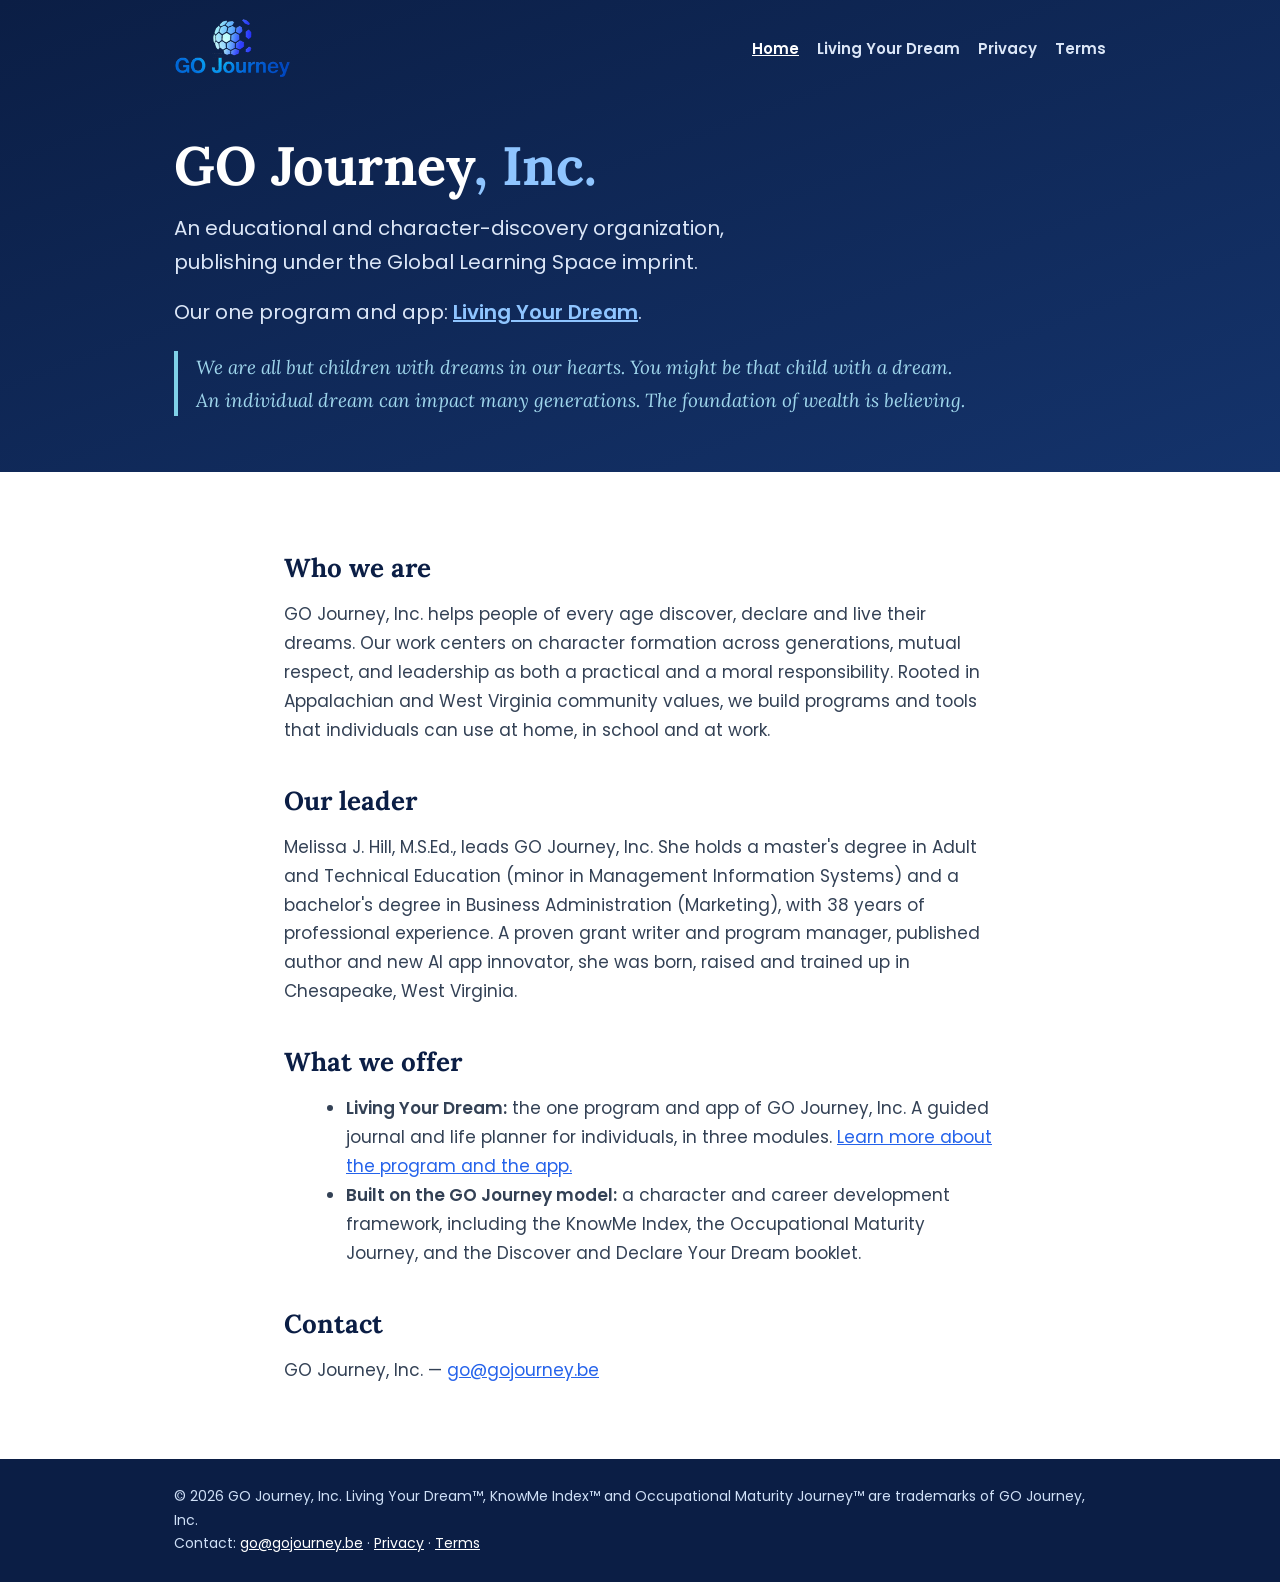
==== commit 5a675156: "Add files via upload" ====
--- a/index.html
+++ b/index.html
@@ -1,12440 +1,8 @@
-<!DOCTYPE html>
-<!--
-  Living Your Dream — GO Journey & Journal
-  © 2026 GO Journey, Inc. All Rights Reserved.
-  Author / Developer: Melissa J. Hill, M.S.Ed. — GO Journey, Inc.
-  11738 MacCorkle Ave, Chesapeake, WV 25315 · gojourney.solutions
-  ISBN 978-1-7335663-1-5
-
-  This file, including all text, design, framework, methodology, and code,
-  is the intellectual property of Melissa J. Hill, M.S.Ed. and GO Journey, Inc.,
-  protected under United States and international copyright law.
-
-  Licensed for personal use by the original purchaser only. Do not copy,
-  redistribute, resell, or remove this notice. Full license terms are in
-  this file itself, under About → Copyright & License. For a group or
-  organizational license, contact GO Journey, Inc. at gojourney.solutions.
--->
-<html lang="en">
-<head>
-<meta name="theme-color" content="#0b1e45"/>
-<meta name="description" content="Living Your Dream — GO Journey &amp; Journal. Discover, declare and live your dream. Know · Believe · Declare · Plan · Journey · Celebrate."/>
-<link rel="manifest" href="/manifest.webmanifest"/>
-<link rel="icon" type="image/png" sizes="32x32" href="/ic-favicon-32.png"/>
-<link rel="icon" type="image/png" sizes="48x48" href="/ic-favicon-48.png"/>
-<link rel="apple-touch-icon" href="/ic-apple-touch-icon.png"/>
-<meta name="apple-mobile-web-app-capable" content="yes"/>
-<meta name="mobile-web-app-capable" content="yes"/>
-<meta name="apple-mobile-web-app-title" content="Living Your Dream"/>
-<style id="km-fonts">@font-face{font-family:'Lora';font-style:normal;font-weight:400;font-display:swap;src:url(/lora-latin-400-normal.woff2) format('woff2')}@font-face{font-family:'Lora';font-style:normal;font-weight:500;font-display:swap;src:url(/lora-latin-500-normal.woff2) format('woff2')}@font-face{font-family:'Lora';font-style:normal;font-weight:700;font-display:swap;src:url(/lora-latin-700-normal.woff2) format('woff2')}@font-face{font-family:'Lora';font-style:italic;font-weight:400;font-display:swap;src:url(/lora-latin-400-italic.woff2) format('woff2')}@font-face{font-family:'Lora';font-style:italic;font-weight:700;font-display:swap;src:url(/lora-latin-700-italic.woff2) format('woff2')}@font-face{font-family:'Poppins';font-style:normal;font-weight:300;font-display:swap;src:url(/poppins-latin-300-normal.woff2) format('woff2')}@font-face{font-family:'Poppins';font-style:normal;font-weight:400;font-display:swap;src:url(/poppins-latin-400-normal.woff2) format('woff2')}@font-face{font-family:'Poppins';font-style:normal;font-weight:500;font-display:swap;src:url(/poppins-latin-500-normal.woff2) format('woff2')}@font-face{font-family:'Poppins';font-style:normal;font-weight:600;font-display:swap;src:url(/poppins-latin-600-normal.woff2) format('woff2')}</style>
-<meta charset="UTF-8"/>
-<script>
-// ══════════════════════════════════════════════════════════════════════════
-// FAMILY PORTAL — PROFILE-SCOPED STORAGE (runs before every other script)
-// One account holder (parent / guardian) plus one-to-
-// many children, each with a fully separate journal on this device.
-//   • Account holder ("owner") keeps the original, unprefixed keys, so every
-//     existing journal keeps working with no migration.
-//   • Each child's keys live under  gjfp:<childId>:<originalKey>
-//   • Family settings live in       gjfp_family
-// The app's own localStorage calls are transparently routed to the active
-// profile, so every page, export, import and "New Entry" stays per-person.
-// ══════════════════════════════════════════════════════════════════════════
-(function(){
-  var LS; try{ LS = window.localStorage; }catch(e){ return; }
-  if(!LS || typeof Storage==='undefined') return;
-  var P = Storage.prototype;
-  var lenDesc = Object.getOwnPropertyDescriptor(P,'length');
-  var raw = { get:P.getItem, set:P.setItem, remove:P.removeItem, key:P.key, clear:P.clear, len:lenDesc && lenDesc.get };
-  if(!raw.len) return;
-  var FAMILY_KEY='gjfp_family', NS='gjfp:', LOCKED='__locked__';
-
-  function rGet(k){ return raw.get.call(LS,k); }
-  function rSet(k,v){ return raw.set.call(LS,k,v); }
-  function rRemove(k){ return raw.remove.call(LS,k); }
-  function rKeys(){ var out=[], n=raw.len.call(LS); for(var i=0;i<n;i++){ var k=raw.key.call(LS,i); if(k!==null) out.push(k); } return out; }
-  function readFamily(){ try{ var f=JSON.parse(rGet(FAMILY_KEY)||'null'); if(f && !Array.isArray(f.profiles)) f.profiles=[]; return f; }catch(e){ return null; } }
-  function ss(){ try{ return window.sessionStorage; }catch(e){ return null; } }
-  function ssGet(k){ var s=ss(); return s ? raw.get.call(s,k) : null; }
-  function ssSet(k,v){ var s=ss(); if(s) raw.set.call(s,k,v); }
-
-  var family = readFamily();
-  var hasMembers = !!(family && family.profiles.length);
-  var active = 'owner';
-  if(hasMembers){
-    var u = ssGet('gjfp_unlocked');
-    active = (u==='owner' || (u && family.profiles.some(function(p){return p.id===u;}))) ? u : LOCKED;
-  }
-  var prefix = '';
-  function prefixFor(id){ return id==='owner' ? '' : NS+id+':'; }
-  function inScope(k, id){
-    if(id==='owner') return k.indexOf('gjfp')!==0;
-    return k.indexOf(prefixFor(id))===0;
-  }
-  function keysFor(id){
-    var p=prefixFor(id);
-    return rKeys().filter(function(k){ return inScope(k,id); }).map(function(k){ return k.slice(p.length); });
-  }
-  function setActive(id){ active=id; prefix=prefixFor(id); }
-  setActive(active);
-
-  // Locked session: wipe the scratch namespace and give it a placeholder
-  // registration so the sign-up overlay stays out of the way of the picker.
-  if(active===LOCKED){
-    keysFor(LOCKED).forEach(function(k){ rRemove(prefixFor(LOCKED)+k); });
-    rSet(prefixFor(LOCKED)+'lyd_reg_name','Family');
-    rSet(prefixFor(LOCKED)+'lyd_reg_email','family@local');
-  }
-
-  function quotaWarn(){
-    try{ if(typeof window.fpQuotaWarning==='function') window.fpQuotaWarning(); }catch(e){}
-  }
-
-  P.getItem = function(k){ if(this!==LS) return raw.get.call(this,k); return raw.get.call(LS, prefix+String(k)); };
-  P.setItem = function(k,v){
-    if(this!==LS) return raw.set.call(this,k,v);
-    try{ return raw.set.call(LS, prefix+String(k), v); }
-    catch(e){ if(e && (e.name==='QuotaExceededError' || e.code===22)) quotaWarn(); throw e; }
-  };
-  P.removeItem = function(k){ if(this!==LS) return raw.remove.call(this,k); return raw.remove.call(LS, prefix+String(k)); };
-  P.key = function(i){ if(this!==LS) return raw.key.call(this,i); var ks=keysFor(active); return (i>=0 && i<ks.length) ? ks[i] : null; };
-  P.clear = function(){
-    if(this!==LS) return raw.clear.call(this);
-    keysFor(active).forEach(function(k){ rRemove(prefix+k); });
-  };
-  Object.defineProperty(P,'length',{ configurable:true, enumerable:lenDesc.enumerable,
-    get:function(){ return this===LS ? keysFor(active).length : raw.len.call(this); } });
-
-  window.GJFP = {
-    LOCKED: LOCKED,
-    get active(){ return active; },
-    get family(){ return readFamily(); },
-    saveFamily: function(f){ rSet(FAMILY_KEY, JSON.stringify(f)); },
-    rawGet: rGet, rawSet: rSet, rawRemove: rRemove, rawKeys: rKeys,
-    keysFor: keysFor, prefixFor: prefixFor,
-    // Read (or compute from) another profile's data without switching the app.
-    withProfile: function(id, fn){ var prev=active; setActive(id); try{ return fn(); } finally{ setActive(prev); } },
-    // Switch the whole app to a profile (reloads so every page re-reads).
-    switchTo: function(id){
-      ssSet('gjfp_unlocked', id);
-      var f=readFamily();
-      if(f){ var p=f.profiles.find(function(x){return x.id===id;}); if(p){ p.lastOpened=Date.now(); rSet(FAMILY_KEY, JSON.stringify(f)); } }
-      location.reload();
-    },
-    lock: function(){ var s=ss(); if(s) raw.remove.call(s,'gjfp_unlocked'); location.reload(); },
-    deleteProfileData: function(id){ if(id==='owner'||!id) return; var p=prefixFor(id); keysFor(id).forEach(function(k){ rRemove(p+k); }); },
-    bytesUsed: function(){ var n=0; rKeys().forEach(function(k){ n+=(k.length+(rGet(k)||'').length)*2; }); return n; }
-  };
-})();
-</script>
-<meta name="viewport" content="width=device-width,initial-scale=1.0"/>
-<meta name="author" content="Melissa J. Hill, M.S.Ed. — GO Journey, Inc."/>
-<meta name="copyright" content="© 2026 GO Journey, Inc. All Rights Reserved. Licensed for personal use by the original purchaser only."/>
-<title>Living Your Dream - GO Journey & Journal</title>
-
-<style>
-*,*::before,*::after{box-sizing:border-box;margin:0;padding:0}
-:root{
-  --navy:#0b1e45;--navy2:#1a3a6e;--blue:#2563eb;--blue2:#1d4ed8;
-  --sky:#93c5fd;--pale:#dbeafe;--pale2:#f0f6ff;
-  --sil:#94a3b8;--sil2:#e2e8f0;--sil3:#f1f5f9;
-  --tx:#0f172a;--tx2:#334155;--tx3:#5c6b80;
-  --white:#ffffff;--offwhite:#f1f5f9;--plat:#E5E4E2;
-  --r:10px;--r2:16px;
-}
-.sr-only{position:absolute;width:1px;height:1px;padding:0;margin:-1px;overflow:hidden;clip:rect(0,0,0,0);white-space:nowrap;border:0}
-/* Global keyboard-focus fallback: every input/select/textarea/button/link/
-   custom-control gets a clearly visible ring when tabbed to, even where an
-   individual element's own outline:none has no specific :focus replacement.
-   :focus-visible (not :focus) means mouse clicks don't trigger it — only
-   real keyboard navigation does, so this never adds unwanted rings on click. */
-input:focus-visible,textarea:focus-visible,select:focus-visible,button:focus-visible,a:focus-visible,[tabindex]:focus-visible{
-  outline:2px solid #ffffff;outline-offset:1px;box-shadow:0 0 0 4px #2563eb;border-radius:4px;
-}
-html{scroll-behavior:smooth;font-size:16px}
-body{font-family:'Poppins',sans-serif;background:#0b1e45;background-image:radial-gradient(ellipse 60% 80% at 0% 50%, rgba(18,45,140,0.85) 0%, transparent 70%), radial-gradient(ellipse 60% 80% at 100% 50%, rgba(20,50,140,0.85) 0%, transparent 70%);background-attachment:fixed;color:var(--tx);-webkit-font-smoothing:antialiased}
-
-/* ── TOOLBAR ── */
-.toolbar{position:sticky;top:0;z-index:100;background:var(--navy);padding:10px 24px;display:flex;align-items:center;justify-content:space-between;border-bottom:3px solid var(--sil)}
-.toolbar-brand{font-family:'Lora',serif;font-size:15px;color:var(--white);font-weight:700;letter-spacing:-.3px}
-.toolbar-brand span{color:var(--sky)}
-.toolbar-right{display:flex;gap:8px;align-items:center}
-.btn{padding:7px 16px;border-radius:20px;font-size:12px;font-weight:500;cursor:pointer;border:none;font-family:'Poppins',sans-serif;transition:all .15s}
-.btn-ghost{background:rgba(255,255,255,.12);color:var(--white);border:1px solid rgba(255,255,255,.25)}
-.btn-ghost:hover{background:rgba(255,255,255,.22)}
-.btn-primary{background:var(--blue);color:var(--white)}
-.btn-primary:hover{background:var(--blue2)}
-.save-indicator{font-size:11px;color:rgba(255,255,255,.65);margin-right:4px}
-
-/* ── THREE-ROW NAV ── */
-.nav-row0{background:#081733;padding:0 24px;display:flex;gap:0;overflow-x:auto;scrollbar-width:none}
-.nav-row0::-webkit-scrollbar{display:none}
-.nav-row0b{background:#0f2550;padding:0 24px;display:flex;gap:0;overflow-x:auto;scrollbar-width:none;border-top:1px solid rgba(255,255,255,.08)}
-.nav-row0b::-webkit-scrollbar{display:none}
-.super-btn{padding:10px 16px;font-size:11.5px;font-weight:700;letter-spacing:.02em;color:rgba(255,255,255,.5);cursor:pointer;border-bottom:3px solid transparent;white-space:nowrap;font-family:'Poppins',sans-serif;background:none;border-top:none;border-left:none;border-right:none;transition:all .15s}
-.super-btn:hover{color:var(--white)}
-.super-btn.active{color:var(--sky);border-bottom-color:var(--sky)}
-.nav-row1{background:var(--navy);padding:0 24px;display:flex;gap:0;overflow-x:auto;scrollbar-width:none}
-.nav-row1::-webkit-scrollbar{display:none}
-.nav-row2{background:var(--white);border-bottom:2px solid var(--sil2);padding:0 24px;display:flex;gap:0;overflow-x:auto;scrollbar-width:none;min-height:40px;align-items:center}
-.nav-row2::-webkit-scrollbar{display:none}
-.grp-btn{padding:11px 16px;font-size:12px;font-weight:600;color:rgba(255,255,255,.55);cursor:pointer;border-bottom:3px solid transparent;white-space:nowrap;font-family:'Poppins',sans-serif;background:none;border-top:none;border-left:none;border-right:none;transition:all .15s}
-.grp-btn:hover{color:var(--white)}
-.grp-btn.active{color:var(--white);border-bottom-color:var(--sky)}
-.sub-btn{padding:8px 14px;font-size:12px;font-weight:500;color:var(--tx3);cursor:pointer;border-bottom:3px solid transparent;white-space:nowrap;font-family:'Poppins',sans-serif;background:none;border-top:none;border-left:none;border-right:none;transition:all .15s}
-.sub-btn:hover{color:var(--navy)}
-.sub-btn.active{color:var(--blue);border-bottom-color:var(--blue);font-weight:600}
-.sub-group{display:none;align-items:center}
-.sub-group.visible{display:flex}
-
-/* ── SECTIONS ── */
-.page{display:none;animation:fadeIn .2s ease;background:var(--white);min-height:calc(100vh - 88px)}
-.page.active{display:block}
-@keyframes fadeIn{from{opacity:0;transform:translateY(6px)}to{opacity:1;transform:translateY(0)}}
-.page-inner{max-width:1100px;margin:0 auto;padding:16px 24px 48px}
-
-/* ── COVER PAGE ── */
-.cover-page{background:var(--navy);min-height:calc(100vh - 104px);display:flex;align-items:center;justify-content:center;text-align:center;padding:60px 24px;position:relative;overflow:hidden}
-.cover-page::before{content:'';position:absolute;inset:0;background:radial-gradient(ellipse 70% 50% at 50% 0%,rgba(37,99,235,.35) 0%,transparent 70%);pointer-events:none}
-.cover-inner{position:relative;z-index:1;max-width:520px;width:100%}
-.cover-logo{display:block;width:120px;height:auto;margin:0 auto 18px;filter:drop-shadow(0 4px 18px rgba(0,0,0,.35))}
-.cover-star{font-size:28px;color:var(--sil);margin-bottom:16px}
-.cover-h1{font-family:'Lora',serif;font-size:clamp(2.4rem,6vw,3.8rem);font-weight:700;color:var(--white);line-height:1.05;letter-spacing:-.03em;margin-bottom:8px}
-.cover-h1 span{color:var(--sky)}
-.cover-sub{font-size:13px;color:rgba(255,255,255,.60);margin-bottom:32px;line-height:1.7}
-.cover-rule{width:100px;height:2px;background:var(--sil);margin:0 auto 32px}
-.cover-meta{display:grid;grid-template-columns:1fr 1fr;gap:12px;text-align:left;margin-bottom:36px}
-.cover-field label{display:block;font-size:10px;font-weight:600;letter-spacing:.1em;text-transform:uppercase;color:rgba(255,255,255,.35);margin-bottom:5px}
-.cover-field input{width:100%;background:rgba(255,255,255,.08);border:1px solid rgba(255,255,255,.18);border-radius:6px;padding:9px 12px;color:var(--white);font-size:13px;font-family:'Poppins',sans-serif;outline:none;transition:border-color .15s}
-.cover-field input::placeholder{color:rgba(255,255,255,.30)}
-.cover-field input:focus{border-color:var(--sky)}
-.cover-field textarea{width:100%;background:rgba(255,255,255,.08);border:1px solid rgba(255,255,255,.18);border-radius:6px;padding:9px 12px;color:var(--white);font-size:13px;font-family:'Poppins',sans-serif;outline:none;transition:border-color .15s;resize:vertical;line-height:1.6;min-height:88px}
-.cover-field textarea::placeholder{color:rgba(255,255,255,.30)}
-.cover-field textarea:focus{border-color:var(--sky)}
-.cover-field select{width:100%;background:rgba(255,255,255,.08);border:1px solid rgba(255,255,255,.18);border-radius:6px;padding:9px 12px;color:var(--white);font-size:13px;font-family:'Poppins',sans-serif;outline:none;transition:border-color .15s}
-.cover-field select:focus{border-color:var(--sky)}
-.cover-field select option{color:var(--tx)}
-.kbpj{background:var(--blue);border-radius:100px;padding:10px 24px;font-size:11px;font-weight:600;color:var(--white);letter-spacing:.12em;text-transform:uppercase;display:inline-block;margin-bottom:20px}
-.cover-tagline{font-family:'Lora',serif;font-style:italic;font-size:14px;color:var(--sil);margin-bottom:32px}
-.cover-footer{font-size:11px;color:rgba(255,255,255,.30);border-top:1px solid rgba(255,255,255,.10);padding-top:20px;margin-top:12px}
-
-/* ── PAGE HEADER ── */
-.page-header{background:var(--navy);padding:20px 0 16px;margin-bottom:16px;border-radius:0 0 16px 16px;position:relative;overflow:hidden}
-.page-header::after{content:'';position:absolute;bottom:0;left:0;right:0;height:3px;background:var(--sil)}
-.page-header-inner{max-width:1100px;margin:0 auto;padding:0 24px}
-.page-eyebrow{font-size:10px;font-weight:600;letter-spacing:.14em;text-transform:uppercase;color:var(--sky);margin-bottom:6px}
-.page-greeting{position:absolute;top:14px;right:24px;font-size:11px;color:var(--sky);font-family:'Poppins',sans-serif;opacity:0.85;display:none}
-.page-greeting .greet-name{color:var(--plat);font-weight:600}
-.page-title{font-family:'Lora',serif;font-size:clamp(1.6rem,4vw,2.2rem);font-weight:700;color:var(--white);line-height:1.1}
-.page-desc{font-size:12.5px;color:rgba(255,255,255,.55);margin-top:6px;line-height:1.6}
-
-/* ── WEEK STATUS BAR ── */
-.week-bar{background:var(--white);border:1px solid var(--sil2);border-radius:var(--r);padding:14px 18px;display:flex;gap:12px;align-items:center;flex-wrap:wrap;margin-bottom:24px}
-.week-field-sm{display:flex;align-items:center;gap:8px;font-size:12px;color:var(--tx3)}
-.week-field-sm input{background:var(--pale2);border:1px solid var(--sil2);border-radius:6px;padding:5px 10px;font-size:12px;font-family:'Poppins',sans-serif;color:var(--tx);outline:none;width:100px}
-.passport-btns{display:flex;gap:4px}
-.pp-btn{padding:5px 12px;border-radius:100px;font-size:11px;font-weight:500;cursor:pointer;border:1px solid var(--sil2);background:var(--offwhite);color:var(--tx3);font-family:'Poppins',sans-serif;transition:all .12s}
-.pp-btn.on{background:var(--navy);color:var(--white);border-color:var(--navy)}
-
-/* ── FORM ELEMENTS ── */
-.field{margin-bottom:20px}
-.field label{display:block;font-size:11px;font-weight:600;letter-spacing:.08em;text-transform:uppercase;color:var(--tx3);margin-bottom:7px}
-.field textarea,.field input[type=text],.field input[type=date],.field input[type=email]{
-  width:100%;background:var(--white);border:1px solid var(--sil2);border-radius:var(--r);
-  padding:11px 14px;font-size:13.5px;font-family:'Poppins',sans-serif;color:var(--tx);
-  line-height:1.6;resize:vertical;outline:none;transition:border-color .15s
-}
-.field textarea:focus,.field input:focus{border-color:var(--blue)}
-.lined-area{
-  background:white;border:1px solid var(--sil2);border-radius:var(--r);padding:14px;
-  background-image:repeating-linear-gradient(white,white 27px,var(--sil2) 28px);
-  background-size:100% 28px;line-height:28px;
-}
-.lined-area textarea{
-  width:100%;border:none;background:transparent;outline:none;
-  font-size:13.5px;font-family:'Poppins',sans-serif;color:var(--tx);
-  line-height:28px;resize:none;padding:0
-}
-
-/* ── CARDS ── */
-.card{background:var(--white);border:1px solid var(--sil2);border-radius:var(--r2);padding:22px;margin-bottom:16px;position:relative}
-.card-accent{position:absolute;top:0;left:0;bottom:0;width:4px;border-radius:var(--r2) 0 0 var(--r2)}
-.card-title{font-family:'Lora',serif;font-size:14px;font-weight:700;color:var(--navy);margin-bottom:14px}
-.two-col{display:grid;grid-template-columns:1fr 1fr;gap:14px}
-@media(max-width:560px){.two-col{grid-template-columns:1fr}}
-
-/* ── LAYOUT GUARDS (no sideways page scroll on phones) ── */
-@media(max-width:560px){.km-pmo-row3,.km-pmo-task{grid-template-columns:1fr!important}}
-.card,.two-col>*,.page-inner{min-width:0}
-.km-input{min-width:0;max-width:100%}
-.tbl-wrap{max-width:100%;position:relative}
-
-/* ── TABLE ── */
-.tbl-wrap{overflow-x:auto;border-radius:var(--r);border:1px solid var(--sil2)}
-table{width:100%;border-collapse:collapse;font-size:12.5px;min-width:480px}
-thead tr{background:var(--navy)}
-th{padding:11px 12px;text-align:left;font-size:11px;font-weight:600;letter-spacing:.08em;color:var(--white)}
-td{padding:0;border-bottom:1px solid var(--sil2);vertical-align:top}
-tr.notes-r td{background:var(--pale2)}
-tr:last-child td{border-bottom:none}
-td input,td select,td textarea{
-  width:100%;border:none;background:transparent;font-size:12.5px;font-family:'Poppins',sans-serif;
-  color:var(--tx);padding:9px 10px;outline:none;resize:none
-}
-td select{cursor:pointer}
-tr:nth-child(4n+1) td{background:var(--offwhite)}
-.row-num{width:36px;text-align:center;font-weight:600;color:var(--blue);font-size:12px}
-#names-body td:first-child{padding-left:14px}
-#names-body td:last-child{padding-right:14px}
-
-/* ── CHALLENGE CARD ── */
-.ch-card{border-left:3px solid var(--blue);background:var(--white);border-radius:0 var(--r) var(--r) 0;
-  border-top:1px solid var(--sil2);border-right:1px solid var(--sil2);border-bottom:1px solid var(--sil2);
-  padding:18px;margin-bottom:14px}
-.ch-label{font-size:11px;font-weight:600;letter-spacing:.1em;text-transform:uppercase;margin-bottom:10px}
-.status-btns{display:flex;gap:6px;flex-wrap:wrap;margin-top:8px}
-.st-btn{padding:4px 12px;border-radius:100px;font-size:11px;font-weight:500;cursor:pointer;
-  border:1px solid var(--sil2);background:var(--offwhite);color:var(--tx3);
-  font-family:'Poppins',sans-serif;transition:all .12s}
-.st-btn.ll{background:#dcfce7;border-color:#16a34a;color:#14532d}
-.st-btn.str{background:#fef3c7;border-color:#d97706;color:#78350f}
-.st-btn.hlp{background:#fee2e2;border-color:#dc2626;color:#7f1d1d}
-
-/* ── WELLNESS DIMS ── */
-.dim-grid{display:flex;gap:6px;flex-wrap:wrap;margin-bottom:18px}
-.dim-btn{padding:5px 13px;border-radius:100px;font-size:11.5px;font-weight:500;cursor:pointer;
-  border:1px solid var(--sil2);background:var(--offwhite);color:var(--tx3);
-  font-family:'Poppins',sans-serif;transition:all .12s}
-.dim-btn.on{background:var(--pale);border-color:var(--blue);color:var(--navy)}
-.rate-row{display:flex;align-items:center;gap:14px;margin-top:14px;flex-wrap:wrap}
-.rate-row input[type=range]{flex:1;min-width:120px;accent-color:var(--blue)}
-.rate-label{font-size:13px;font-weight:500;color:var(--blue);min-width:110px}
-
-/* ── QUOTE CARD ── */
-.quote-card{background:var(--navy);border-radius:var(--r2);padding:22px 26px;margin:20px 0}
-.quote-card p{font-family:'Lora',serif;font-style:italic;font-size:14px;color:var(--sil);line-height:1.6}
-.quote-card span{display:block;font-size:11px;color:rgba(255,255,255,.60);margin-top:8px;letter-spacing:.06em}
-
-/* ── ABOUT PAGE ── */
-.about-sec{margin-bottom:20px;border-radius:var(--r2);overflow:hidden;border:1px solid var(--sil2)}
-.about-sec-hdr{padding:14px 18px;font-size:13px;font-weight:600;color:var(--white)}
-.about-sec-body{padding:16px 18px;font-size:13px;color:var(--tx2);line-height:1.75;background:var(--white)}
-.about-sec-body p{margin-bottom:10px}
-.about-sec-body p:last-child{margin-bottom:0}
-
-/* ── STATUS GUIDE ── */
-.status-guide{background:var(--pale2);border-radius:var(--r);padding:12px 16px;display:flex;gap:14px;flex-wrap:wrap;margin-top:14px}
-.sg-item{display:flex;align-items:center;gap:6px;font-size:11.5px;color:var(--tx3)}
-.sg-dot{width:8px;height:8px;border-radius:50%;flex-shrink:0}
-
-/* ── DECLARATION BOX ── */
-.decl-box{background:var(--pale2);border:1px solid var(--sil2);border-radius:var(--r2);padding:18px;margin-top:18px}
-.decl-title{font-family:'Lora',serif;font-size:14px;font-weight:700;color:var(--navy);margin-bottom:12px}
-
-/* ── PRINT STYLES ── */
-@media print{
-  .toolbar,.reg-user-bar,.nav-row0,.nav-row0b,.nav-row1,.nav-row2{display:none!important}
-  .page{display:none!important}
-  .page.active{display:block!important;page-break-after:always}
-  .cover-page{min-height:100vh;-webkit-print-color-adjust:exact;print-color-adjust:exact}
-  .page-header{-webkit-print-color-adjust:exact;print-color-adjust:exact}
-  .card,.ch-card,.about-sec{-webkit-print-color-adjust:exact;print-color-adjust:exact}
-  .pp-btn.on,.quote-card,.status-guide{-webkit-print-color-adjust:exact;print-color-adjust:exact}
-  body{background:white}
-  @page{margin:0.5in}
-}
-
-/* ── REGISTRATION OVERLAY ── */
-.reg-overlay{position:fixed;inset:0;background:#0b1e45;background-image:radial-gradient(ellipse 60% 80% at 0% 50%, rgba(18,45,140,0.85) 0%, transparent 70%), radial-gradient(ellipse 60% 80% at 100% 50%, rgba(20,50,140,0.85) 0%, transparent 70%);z-index:9999;display:flex;align-items:center;justify-content:center;padding:24px}
-.reg-overlay.hidden{display:none}
-.reg-card{background:var(--white);border-radius:20px;padding:44px 40px;max-width:440px;width:100%;text-align:center;box-shadow:0 24px 64px rgba(10,31,68,.35)}
-.reg-star{font-size:24px;color:var(--sil);margin-bottom:16px}
-.reg-title{font-family:'Lora',serif;font-size:1.8rem;font-weight:700;color:var(--navy);line-height:1.1;margin-bottom:8px}
-.reg-title span{color:var(--blue)}
-.reg-sub{font-size:13px;color:var(--tx3);margin-bottom:28px;line-height:1.6}
-.reg-field{margin-bottom:14px;text-align:left}
-.reg-field label{display:block;font-size:10px;font-weight:600;letter-spacing:.1em;text-transform:uppercase;color:var(--tx3);margin-bottom:5px}
-.reg-field input{width:100%;border:1.5px solid var(--sil2);border-radius:8px;padding:11px 14px;font-size:14px;font-family:'Poppins',sans-serif;color:var(--tx);outline:none;transition:border-color .15s}
-.reg-field input:focus{border-color:var(--blue)}
-.reg-error{font-size:12px;color:#dc2626;margin-bottom:12px;min-height:16px}
-.reg-btn{width:100%;background:var(--blue);color:var(--white);border:none;border-radius:100px;padding:13px;font-size:14px;font-weight:600;font-family:'Poppins',sans-serif;cursor:pointer;transition:background .15s;margin-bottom:16px}
-.reg-btn:hover{background:var(--blue2)}
-.reg-note{font-size:11px;color:var(--tx3);line-height:1.6}
-.reg-badge{display:inline-block;background:var(--pale);color:var(--navy2);font-size:10px;font-weight:600;letter-spacing:.1em;text-transform:uppercase;padding:4px 14px;border-radius:100px;margin-bottom:20px}
-.reg-user-bar{background:var(--pale2);border-bottom:1px solid var(--sil2);padding:7px 24px;font-size:11px;color:var(--tx3);display:flex;align-items:center;gap:8px}
-.reg-user-bar span{color:var(--navy);font-weight:600}
-
-/* ── KNOWME TOOLS ── */
-.km-eyebrow{font-size:11px;letter-spacing:.14em;text-transform:uppercase;color:var(--blue);font-weight:600;margin-bottom:6px}
-.km-btn{background:var(--navy);color:#fff;border:none;border-radius:10px;padding:11px 22px;font-family:'Poppins',sans-serif;font-weight:500;font-size:13px;cursor:pointer}
-.km-btn:hover{background:var(--navy2)}
-.km-btn:disabled{opacity:.4;cursor:not-allowed}
-.km-btn-outline{background:#fff;color:var(--navy);border:1.5px solid var(--sil2);border-radius:10px;padding:10px 20px;font-family:'Poppins',sans-serif;font-weight:500;font-size:13px;cursor:pointer}
-.km-btn-outline:hover{border-color:var(--blue);color:var(--blue)}
-.km-chip{padding:7px 14px;border-radius:100px;font-size:12px;font-weight:500;cursor:pointer;border:1.5px solid var(--sil2);background:var(--offwhite);color:var(--tx3);font-family:'Poppins',sans-serif;transition:all .12s;display:inline-block}
-.km-chip.on{color:#fff;border-color:transparent}
-.km-info{background:var(--navy);border-radius:14px;padding:16px 20px;color:#fff;margin-bottom:16px}
-.km-info-label{font-size:10.5px;letter-spacing:.12em;text-transform:uppercase;color:var(--sky);margin-bottom:4px}
-.km-input,.km-textarea{width:100%;border:1px solid var(--sil2);border-radius:8px;padding:9px 12px;font-family:'Poppins',sans-serif;font-size:13px;color:var(--tx);outline:none;box-sizing:border-box}
-.km-input:focus,.km-textarea:focus{border-color:var(--blue)}
-.km-option{text-align:left;cursor:pointer;background:#fff;border:1.5px solid var(--sil2);border-radius:10px;padding:14px 16px;transition:all .12s;width:100%}
-.km-option:hover{border-color:var(--blue);transform:translateY(-1px)}
-.km-strategy-title{font-size:12.5px;font-weight:600;color:var(--navy);margin-bottom:4px}
-.km-strategy-body{font-size:12.5px;color:var(--tx2);line-height:1.65;margin-bottom:14px}
-.km-page-status{display:inline-block;margin-top:8px;font-size:11px;font-weight:600;padding:3px 12px;border-radius:99px}
-/* ── FAMILY PORTAL ── */
-.fp-chip{display:flex;align-items:center;gap:8px;background:rgba(255,255,255,.12);border:1px solid rgba(255,255,255,.25);color:#fff;border-radius:99px;padding:4px 12px 4px 4px;font-family:'Poppins',sans-serif;font-size:12px;cursor:pointer}
-.fp-chip:hover{background:rgba(255,255,255,.22)}
-.fp-av{width:28px;height:28px;border-radius:50%;display:inline-flex;align-items:center;justify-content:center;font-weight:700;font-size:11px;color:#fff;flex-shrink:0;letter-spacing:.02em}
-.fp-av.lg{width:56px;height:56px;font-size:19px;font-family:'Lora',serif}
-.fp-picker .reg-card{max-width:620px}
-.fp-tiles{display:grid;grid-template-columns:repeat(auto-fill,minmax(130px,1fr));gap:12px;margin:8px 0 18px}
-.fp-tile{background:#fff;border:1.5px solid var(--sil2);border-radius:14px;padding:16px 10px;cursor:pointer;display:flex;flex-direction:column;align-items:center;gap:8px;font-family:'Poppins',sans-serif;transition:all .12s}
-.fp-tile:hover{border-color:var(--blue);transform:translateY(-1px)}
-.fp-tile-name{font-size:13px;font-weight:600;color:var(--navy);line-height:1.2}
-.fp-tile-role{font-size:10.5px;color:var(--tx3);text-transform:uppercase;letter-spacing:.08em}
-.fp-pin{width:100%;max-width:220px;margin:0 auto 10px;display:block;text-align:center;font-size:26px;letter-spacing:.6em;padding:10px 0 10px .6em;border:1.5px solid var(--sil2);border-radius:10px;font-family:'Poppins',sans-serif;color:var(--navy)}
-.fp-pin:focus{border-color:var(--blue);outline:none}
-.fp-link{background:none;border:none;color:var(--blue);font-family:'Poppins',sans-serif;font-size:12px;font-weight:600;cursor:pointer;padding:4px 6px}
-.fp-grid{display:grid;grid-template-columns:repeat(auto-fill,minmax(310px,1fr));gap:16px}
-.fp-stats{display:grid;grid-template-columns:repeat(auto-fit,minmax(150px,1fr));gap:12px;margin-bottom:16px}
-.fp-stat{background:var(--pale2);border:1px solid var(--sil2);border-radius:12px;padding:14px 16px}
-.fp-stat-n{font-family:'Lora',serif;font-size:24px;font-weight:700;color:var(--navy);line-height:1.1}
-.fp-stat-l{font-size:11px;color:var(--tx3);margin-top:4px}
-.fp-bar{height:8px;border-radius:99px;background:var(--sil3);overflow:hidden}
-.fp-bar>span{display:block;height:100%;border-radius:99px}
-.fp-row{display:flex;justify-content:space-between;font-size:11.5px;color:var(--tx2);margin:8px 0 4px}
-.fp-actions{display:flex;flex-wrap:wrap;gap:8px;margin-top:14px}
-.fp-btn{padding:7px 14px;border-radius:99px;font-size:12px;font-weight:600;cursor:pointer;font-family:'Poppins',sans-serif;border:1.5px solid var(--sil2);background:#fff;color:var(--navy)}
-.fp-btn:hover{border-color:var(--blue)}
-.fp-btn.primary{background:var(--blue);border-color:var(--blue);color:#fff}
-.fp-btn.primary:hover{background:var(--blue2)}
-.fp-btn.danger{color:#b91c1c}
-.fp-btn.danger:hover{border-color:#b91c1c}
-.fp-form{display:grid;grid-template-columns:repeat(auto-fit,minmax(200px,1fr));gap:12px}
-.fp-form label{display:block;font-size:10.5px;font-weight:600;letter-spacing:.08em;text-transform:uppercase;color:var(--tx3);margin-bottom:5px}
-.fp-types{display:grid;grid-template-columns:repeat(auto-fit,minmax(150px,1fr));gap:10px;margin-bottom:14px}
-.fp-type{border:1.5px solid var(--sil2);border-radius:12px;padding:12px 14px;cursor:pointer;display:flex;gap:10px;align-items:flex-start;font-size:12px;color:var(--tx2)}
-.fp-type strong{display:block;color:var(--navy);font-size:13px;margin-bottom:2px}
-.fp-type:has(input:checked){border-color:var(--blue);background:var(--pale2)}
-.fp-colors{display:flex;gap:8px;flex-wrap:wrap}
-.fp-color{width:30px;height:30px;border-radius:50%;border:3px solid #fff;box-shadow:0 0 0 1.5px var(--sil2);cursor:pointer;padding:0}
-.fp-color[aria-pressed="true"]{box-shadow:0 0 0 3px var(--navy)}
-.fp-msg{font-size:12px;min-height:16px;margin-top:8px;color:#b91c1c}
-.fp-msg.ok{color:#047857}
-.fp-note{font-size:11.5px;color:var(--tx3);line-height:1.6}
-.fp-code{font-family:ui-monospace,Menlo,Consolas,monospace;font-size:22px;letter-spacing:.18em;color:var(--navy);background:var(--pale2);border:1.5px dashed var(--blue);border-radius:10px;padding:12px 16px;display:inline-block;margin:8px 0}
-.fp-toast{position:fixed;left:50%;bottom:24px;transform:translateX(-50%);background:#7f1d1d;color:#fff;padding:12px 18px;border-radius:10px;font-size:13px;z-index:10001;max-width:90vw;box-shadow:0 10px 30px rgba(0,0,0,.3)}
-
-.fp-gp{font-size:13px;color:var(--tx2);line-height:1.75;margin:0 0 10px}
-.fp-tabs{display:flex;flex-wrap:wrap;gap:4px;border-bottom:2px solid var(--sil2);margin:14px 0 16px}
-.fp-tabs [role="tab"]{background:none;border:none;border-bottom:3px solid transparent;margin-bottom:-2px;padding:9px 14px;font-family:'Poppins',sans-serif;font-size:12.5px;font-weight:600;color:var(--tx3);cursor:pointer}
-.fp-tabs [role="tab"][aria-selected="true"]{color:var(--navy);border-bottom-color:var(--blue)}
-.fp-tabs [role="tab"]:hover{color:var(--navy)}
-.fp-defs{display:grid;grid-template-columns:repeat(auto-fit,minmax(260px,1fr));gap:10px;margin:0}
-.fp-defs>div{background:var(--pale2);border-radius:10px;padding:10px 14px}
-.fp-defs dt{font-weight:700;color:var(--navy);font-size:13px;margin-bottom:2px}
-.fp-defs dd{margin:0;font-size:12.5px;color:var(--tx2);line-height:1.6}
-.fp-case h4{font-size:11px;font-weight:700;letter-spacing:.08em;text-transform:uppercase;color:var(--tx3);margin:12px 0 4px}
-.fp-case ul{margin:0 0 4px 18px;font-size:13px;color:var(--tx2);line-height:1.7}
-.fp-rules{margin:0 0 0 20px;font-size:13px;color:var(--tx2);line-height:1.7}
-.fp-rules li{margin-bottom:8px}
-.fp-rules strong{color:var(--navy)}
-@media(max-width:560px){.fp-grid{grid-template-columns:1fr}.fp-chip .fp-chip-lbl{display:none}}
-@media print{.fp-chip,#g-family{display:none!important}}
-
-/* ── HOME TRAINING ── */
-.ht-p{font-size:13px;color:var(--tx2);line-height:1.75;margin:0 0 12px}
-.ht-count{font-size:11.5px;color:var(--tx3);margin-bottom:12px}
-.ht-area{border:none;border-left:4px solid;padding:4px 0 4px 14px;margin:0 0 18px}
-.ht-area legend{font-family:'Lora',serif;font-weight:700;font-size:15px;padding:0;margin-bottom:6px}
-.ht-item{display:flex;justify-content:space-between;align-items:center;gap:12px;padding:9px 0;border-bottom:1px solid var(--sil3);flex-wrap:wrap}
-.ht-q{font-size:13px;color:var(--tx);flex:1 1 260px;line-height:1.5}
-.ht-opts{display:flex;gap:6px;flex-wrap:wrap}
-.ht-opt{position:relative;cursor:pointer}
-.ht-opt input{position:absolute;opacity:0;width:1px;height:1px}
-.ht-opt span{display:inline-block;padding:6px 12px;border:1.5px solid var(--sil2);border-radius:99px;font-size:11.5px;font-weight:600;color:var(--tx2);background:#fff;white-space:nowrap}
-.ht-opt input:checked+span{background:var(--navy);border-color:var(--navy);color:#fff}
-.ht-opt input:focus-visible+span{outline:2px solid #fff;box-shadow:0 0 0 4px #2563eb}
-.ht-opt:hover span{border-color:var(--blue)}
-.ht-levels{display:grid;grid-template-columns:repeat(auto-fit,minmax(150px,1fr));gap:10px;margin-bottom:14px}
-.ht-level{background:var(--pale2);border-radius:10px;padding:12px 14px}
-.ht-steps{display:flex;gap:4px;margin:8px 0}
-.ht-steps span{flex:1;height:6px;border-radius:99px}
-.ht-chip{display:inline-block;font-size:11px;font-weight:700;padding:2px 10px;border-radius:99px}
-.ht-two{display:grid;grid-template-columns:repeat(auto-fit,minmax(240px,1fr));gap:10px}
-.ht-note{background:#fff;border:1px solid var(--sil2);border-radius:0 10px 10px 0;padding:10px 14px;font-size:13px;color:var(--tx2);line-height:1.6}
-.ht-k{font-size:10.5px;font-weight:700;letter-spacing:.1em;text-transform:uppercase;color:var(--tx3);margin-bottom:3px}
-.ht-lbl{display:block;font-size:11.5px;font-weight:600;color:var(--navy);margin-bottom:5px}
-.ht-reflect{display:grid;grid-template-columns:repeat(auto-fit,minmax(260px,1fr));gap:14px}
-.ht-goal{display:grid;grid-template-columns:2fr 1fr 1fr;gap:12px}
-@media(max-width:640px){.ht-goal{grid-template-columns:1fr}}
-
-/* ── GOOD HUMAN ── */
-.gh-grid{display:grid;grid-template-columns:repeat(auto-fill,minmax(230px,1fr));gap:12px}
-.gh-v{background:var(--pale2);border-radius:10px;padding:12px 14px;display:flex;flex-direction:column}
-.gh-v h3{font-family:'Lora',serif;font-size:16px;margin:0 0 4px}
-.gh-def{font-size:12.5px;color:var(--tx);line-height:1.55;margin:0 0 6px}
-.gh-looks{font-size:12px;color:var(--tx2);line-height:1.55;margin:0 0 10px;flex:1}
-.gh-looks span{font-weight:700;color:var(--tx3)}
-.gh-btns{display:flex;gap:6px;flex-wrap:wrap}
-.gh-tag{padding:5px 11px;border-radius:99px;border:1.5px solid var(--sil2);background:#fff;color:var(--navy);font-family:'Poppins',sans-serif;font-size:11.5px;font-weight:600;cursor:pointer}
-.gh-tag:hover{border-color:var(--blue)}
-.gh-tag.on{background:var(--navy);border-color:var(--navy);color:#fff}
-.gh-tag.grow.on{background:#a64d0e;border-color:#a64d0e}
-.gh-msg{font-size:12px;color:#991b1b;min-height:16px;margin-top:8px}
-.gh-scen{padding:12px 0;border-bottom:1px solid var(--sil3)}
-.gh-scen-h{display:flex;gap:10px;align-items:flex-start;margin-bottom:8px}
-.gh-num{min-width:24px;height:24px;border-radius:50%;color:#fff;font-size:11px;font-weight:700;display:inline-flex;align-items:center;justify-content:center}
-.gh-q{font-size:13.5px;color:var(--navy);font-weight:600;line-height:1.5}
-.gh-hint{margin-top:4px;padding:8px 12px;background:var(--pale2);border-left:4px solid;border-radius:0 8px 8px 0;font-size:12.5px;color:var(--tx2);line-height:1.6}
-.gh-week{display:grid;grid-template-columns:repeat(7,1fr);gap:6px;max-width:460px}
-.gh-day{text-align:center;font-size:11px;color:var(--tx3)}
-.gh-day span{display:flex;align-items:center;justify-content:center;height:34px;border-radius:10px;background:var(--sil3);border:1.5px dashed var(--sil2);color:#fff;font-weight:700;margin-bottom:3px}
-.gh-day.on span{background:#047857;border:1.5px solid #047857}
-.gh-add{display:grid;grid-template-columns:150px 2fr 1fr auto;gap:10px}
-@media(max-width:700px){.gh-add{grid-template-columns:1fr}}
-.gh-deeds{list-style:none;margin:12px 0 6px;padding:0}
-.gh-deeds li{display:flex;gap:12px;align-items:center;padding:8px 0;border-bottom:1px solid var(--sil3);font-size:13px;color:var(--tx)}
-.gh-dd{font-size:11.5px;font-weight:700;color:#047857;min-width:52px}
-.gh-x{background:none;border:none;color:var(--tx3);cursor:pointer;font-size:13px;padding:4px 8px;border-radius:6px}
-.gh-x:hover{color:#991b1b;background:#fee2e2}
-</style>
-</head>
-<body>
-<!-- LYD ACCESS GATE: the paid app is sold through Google Play and the Microsoft Store. Browsers need an unlock code. -->
-<script>
-(function(){
-  var KS='lyd_store_app', KU='lyd_unlocked_v1';
-  var HASHES=["574e49242dbba2aa429e4fce13922e4c12668e777aceb934b693dffcabcf044c", "4967078c28a056b5f8024b951dcd578ee4979361eaf8960a67698d0ae626c499", "7f93000b7868fccd2788cbb112ae3b4eeebefe1640dc610826de05cfa784c878", "00fe3ad4bd5c4b6fae93dce695abb397b476125b1c06374d2529758efb928f46", "afc399a69acaf037234b74ca38e9daeab74aecc79ee2601a4af84f6625f33d85", "f235faa90e8fc8dfc5c07de98bb2cac0288e0b5074e55f855c2bf2338e64256e", "3bf8a9b2d6262d98a0f8b99e1085d1cf1525da8bb28f5194c4e8ca8acc946ed3", "192730234e1904d8796369778a054a8aeaa575ccfc91566bbecf31d58a771b7e", "13f3a4dc691da7fdd82f6131f70e35e1a58d5018bb4879e253044f25e88abb45", "87dea41fbd6a95b8b41ea0b4f11b450b03d5602de2f9bbfb4c8393c1f3e92265", "fd9976d2b9192be26e44591b92c5f50835690f594863ce01ab2b39402b4cf6ee", "bbc78b0909238dcc2634ac089e2f743dba2b78602ca6a37fdc0ba57073921c44", "d32ed11b4ce6e0c66b3b812b7809ffcc602354ac8efd9a25e95cb7cb3e645318", "45c56ac3f9c36eda21ac27d67621a0202f57718c9084d392a5620ace926c8b21", "d3e168acf98811682becd2e4bf8463b253f6ca63c409287c6d382f6155c42cb0", "6256d4975c558e51f90ce151b93d9815aff78c1bd116c927f8ef5bf6129a6770", "e39fda2183577112eb86f48d28b1c422ee2b4e3ba82ece7a8b517e0396967cfc", "cfd6259855601837a906fb3ac18abc5e28a531f94b015b66184209b9001bd2ba", "9022b23202667d9ebe2a078eae626d051945eaea17f6b4ebbe7ac30a03b7420e", "f9ef90e155d46a954e2f5512619146f0ab48c1709f7c410d1e6689db78eec5e2", "3f494926af3514c74b6fd8523a8b2e182acba44452d228a71438f913e153a5ef", "0b6b451f9aeae92764fc5b46ecab86bb95dcf923467a75379152f3571a7f9c1b", "05f68d4b4c426d3c8ef7586c7ee6f9da7131f95624e28735679fc1039803011c", "82761e09c5dd193e2d729d9a15e7b2f011972f40ac36f17b88aa760820473206", "1ec0294fc95f9c2c86137fe32ffb0bf85bab4ec66a3ccefbaab6c82c4e32cebd", "4576c171b0324dbe8e9b59e7e9f8fa0e875e418884d79335dd9f2e4269e2145d"];
-  function get(k){ try{ return localStorage.getItem(k); }catch(e){ return null; } }
-  function set(k,v){ try{ localStorage.setItem(k,v); }catch(e){} }
-  var ref=''; try{ ref=document.referrer||''; }catch(e){}
-  if(/^android-app:\/\//.test(ref)) set(KS,'1');          // opened from the Google Play app
-  if(get(KS)==='1' || get(KU)==='1') return;
-  function norm(c){ return String(c||'').replace(/[^A-Za-z0-9]/g,'').toUpperCase(); }
-  function check(code){
-    var n=norm(code); if(n.length<8||!(window.crypto&&crypto.subtle)) return Promise.resolve(false);
-    return crypto.subtle.digest('SHA-256', new TextEncoder().encode('lyd1:'+n)).then(function(b){
-      var hex=Array.prototype.map.call(new Uint8Array(b),function(x){return ('0'+x.toString(16)).slice(-2);}).join('');
-      return HASHES.indexOf(hex)!==-1;
-    }).catch(function(){ return false; });
-  }
-  var wrap=document.createElement('div'); wrap.id='lyd-gate';
-  wrap.setAttribute('role','dialog'); wrap.setAttribute('aria-modal','true'); wrap.setAttribute('aria-labelledby','lyd-gate-t');
-  wrap.style.cssText='position:fixed;inset:0;z-index:2147483647;background:#0b1e45;color:#fff;display:flex;align-items:center;justify-content:center;padding:20px;overflow:auto;font-family:Poppins,Arial,sans-serif';
-  wrap.innerHTML='<div style="max-width:440px;width:100%;text-align:center">'
-   +'<img src="/ic-icon-192.png" alt="" width="84" height="84" style="border-radius:18px">'
-   +'<h1 id="lyd-gate-t" style="font-family:Lora,Georgia,serif;font-size:26px;margin:14px 0 6px">Living Your Dream \u2013 GO Journey</h1>'
-   +'<p style="margin:0 0 18px;color:#cfe3ff;font-size:15px;line-height:1.5">This app is available on <strong>Google Play</strong> and the <strong>Microsoft Store</strong>.</p>'
-   +'<a href="https://play.google.com/store/apps/details?id=be.gojourney.journal" style="display:inline-block;background:#fff;color:#0b1e45;font-weight:600;text-decoration:none;padding:12px 22px;border-radius:10px;margin-bottom:22px">Get it on Google Play</a>'
-   +'<form id="lyd-gate-f" style="border-top:1px solid #2b4377;padding-top:18px"><label for="lyd-gate-c" style="display:block;font-size:14px;color:#cfe3ff;margin-bottom:8px">Have an unlock code?</label>'
-   +'<input id="lyd-gate-c" autocomplete="off" autocapitalize="characters" spellcheck="false" placeholder="GO-XXXX-XXXX" style="width:100%;box-sizing:border-box;padding:12px;border-radius:10px;border:1px solid #5b7bb8;background:#102a5c;color:#fff;font-size:17px;text-align:center;letter-spacing:1px">'
-   +'<button type="submit" style="margin-top:10px;width:100%;padding:12px;border-radius:10px;border:0;background:#3b82f6;color:#fff;font-size:16px;font-weight:600;cursor:pointer">Unlock</button>'
-   +'<p id="lyd-gate-m" role="alert" style="min-height:20px;margin:10px 0 0;color:#fecaca;font-size:14px"></p></form>'
-   +'<p style="margin:14px 0 0;font-size:12px;color:#9fb6e0">Questions: go@gojourney.be</p></div>';
-  function open(){
-    document.documentElement.style.overflow='hidden';
-    document.body.appendChild(wrap);
-    var f=document.getElementById('lyd-gate-f'), i=document.getElementById('lyd-gate-c'), m=document.getElementById('lyd-gate-m');
-    f.addEventListener('submit',function(e){ e.preventDefault(); m.textContent='';
-      check(i.value).then(function(ok){ if(ok) unlock(); else m.textContent='That code was not recognized. Check it and try again.'; }); });
-  }
-  function unlock(){ set(KU,'1'); var g=document.getElementById('lyd-gate'); if(g) g.remove(); document.documentElement.style.overflow=''; }
-  var m=/[?&]unlock=([^&#]+)/.exec(location.search);
-  open();
-  if(m){ check(decodeURIComponent(m[1])).then(function(ok){ if(ok){ unlock(); try{ history.replaceState(null,'',location.pathname); }catch(e){} } }); }
-})();
-</script>
-
-<!-- ── REGISTRATION OVERLAY ── -->
-<div class="reg-overlay" id="reg-overlay">
-  <div class="reg-card">
-    <div class="reg-star">✦</div>
-    <div class="reg-badge">GO Journey, Inc. · Mission Possible</div>
-    <div class="reg-title">Living Your Dream<br><span>GO Journey & Journal</span></div>
-    <div class="reg-sub">Personal planning for your dream.<br>Please register to begin your journey.</div>
-    <div class="reg-field">
-      <label>Your Full Name</label>
-      <input type="text" id="reg-name" placeholder="First and last name" autocomplete="name" />
-    </div>
-    <div class="reg-field">
-      <label>Your Email Address</label>
-      <input type="email" id="reg-email" placeholder="your@email.com" autocomplete="email" />
-    </div>
-    <div class="reg-error" id="reg-error"></div>
-    <button class="reg-btn" onclick="submitReg()">Begin My Journey →</button>
-    <div class="reg-note">© 2026 GO Journey, Inc. · This journal is licensed for personal use only.<br>Redistribution or resale is prohibited.</div>
-  </div>
-</div>
-
-<!-- ── REGISTERED USER BAR ── -->
-<div class="reg-user-bar" id="reg-user-bar" style="display:none">
-  ✦ Welcome, <span id="reg-user-name"></span> &nbsp;·&nbsp; Living Your Dream GO Journey & Journal &nbsp;·&nbsp; Personal use only
-  <button onclick="resetReg()" style="margin-left:auto;background:none;border:none;font-size:11px;color:var(--tx3);cursor:pointer;font-family:'Poppins',sans-serif">Not you?</button>
-</div>
-<!-- ── TOOLBAR + TWO-ROW NAV, WRAPPED SO ONE VERTICAL LINE CAN RUN THROUGH ALL THREE ── -->
-<div style="position:relative">
-  <div style="position:absolute;top:0;bottom:0;right:360px;width:1px;background:rgba(255,255,255,.15);pointer-events:none"></div>
-
-  <!-- ── TOOLBAR ── -->
-  <div class="toolbar">
-    <div class="toolbar-brand">Living Your Dream — <span>GO Journey & Journal</span></div>
-    <div class="toolbar-right">
-      <span class="save-indicator" id="save-ind">All changes saved</span>
-      <button class="btn btn-primary" onclick="clearAll()">New Entry</button>
-    </div>
-  </div>
-
-
-  <!-- ── TWO-ROW NAV ── -->
-  <div class="nav-row0" id="nav-row0">
-    <button class="grp-btn active" id="g-cover"        onclick="go('cover')">Cover</button>
-    <button class="grp-btn"        id="g-about"        onclick="goGroup('about','about')">About</button>
-    <button class="grp-btn"        id="g-dashboard"    onclick="go('dashboard')">My JourneyBoard</button>
-    <button class="grp-btn"        id="g-journal-entry-quick" onclick="go('journal-entry')">Journal</button>
-    <button class="grp-btn"        id="g-aime-quick"   onclick="go('aime')">AI<sup style="font-size:0.7em">ME</sup></button>
-    <button class="grp-btn"        id="g-intotech-quick" onclick="go('intotech')">Into Tech</button>
-    <span id="nav-journey-state-indicator" style="margin-left:auto;display:flex;align-items:center;padding:0 12px;font-size:11px;color:rgba(255,255,255,.65);cursor:pointer" onclick="go('gojourney2')"></span>
-    <span style="width:1px;height:16px;background:rgba(255,255,255,.15);align-self:center"></span>
-    <span id="nav-wellness-state-indicator" style="display:flex;align-items:center;padding:0 16px;font-size:11px;color:rgba(255,255,255,.65);cursor:pointer" onclick="go('wellness')"></span>
-  </div>
-  <div class="nav-row0b" id="nav-row0b">
-    <button class="super-btn" id="sup-refocus"   onclick="goGroup('selfdiscovery','km-you')">(re)Focus on You</button>
-    <button class="super-btn" id="sup-discover"  onclick="goGroup('plan','booklet')">Discover &amp; Declare Your Dream</button>
-    <button class="super-btn" id="sup-gojourney" onclick="goGroup('journal','gojourney2')">GO Journey &amp; Journal</button>
-    <span id="daily-wellness-widget" style="margin-left:auto;display:flex;align-items:center;gap:12px;padding:0 16px;font-size:11px;color:rgba(255,255,255,.75)"></span>
-  </div>
-</div>
-<div class="nav-row1" id="nav-row1" style="display:none">
-  <button class="grp-btn"       id="g-selfdiscovery" data-super="refocus"   onclick="goGroup('selfdiscovery','km-you')">Self-Discovery</button>
-  <button class="grp-btn"       id="g-emotional"  data-super="refocus"   onclick="goGroup('emotional','km-eq')">Emotional Intelligence</button>
-  <button class="grp-btn"       id="g-strengths"  data-super="refocus"   onclick="goGroup('strengths','km-personality')">Strengths &amp; Values</button>
-  <button class="grp-btn"       id="g-plan"      data-super="discover"  onclick="goGroup('plan','booklet')">Declare</button>
-  <button class="grp-btn"       id="g-plan2"     data-super="discover"  onclick="goGroup('plan2','km-gojourney')">Plan</button>
-  <button class="grp-btn"       id="g-journal"   data-super="gojourney" onclick="goGroup('journal','gojourney2')">GO Journey &amp; Journal</button>
-  <button class="grp-btn"       id="g-celebrate" data-super="gojourney" onclick="goGroup('celebrate','celebrate')">Celebrate</button>
-</div>
-
-
-<!-- ══════════════════════════════════ COVER ══════════════════════════════════ -->
-<div class="page active" id="page-cover">
-<div class="cover-page">
-  <div class="cover-inner">
-    <img src="[data-uri]" alt="GO Journey logo" class="cover-logo" />
-    <div class="cover-star">✦</div>
-    <div class="cover-h1" style="font-size:clamp(1.6rem,4vw,2.4rem);margin-bottom:4px">(re)Focus on You,</div>
-    <div class="cover-h1" style="font-size:clamp(1.05rem,4.6vw,2.4rem);margin-bottom:4px;white-space:nowrap">Discover &amp; Declare Your Dream,</div>
-    <div class="cover-h1" style="font-size:clamp(1.6rem,4vw,2.4rem);color:var(--sky);margin-bottom:12px">GO Journey &amp; Journal</div>
-    <div style="display:flex;align-items:center;justify-content:center;gap:0;margin-bottom:12px">
-      <div style="height:1.5px;width:90px;background:var(--sil)"></div>
-      <div style="width:0;height:0;border-top:5px solid transparent;border-bottom:5px solid transparent;border-left:9px solid var(--sil);margin-left:1px"></div>
-    </div>
-    <div class="cover-h1" style="font-size:clamp(2.4rem,6vw,3.8rem);margin-bottom:20px">Living Your Dream</div>
-    <div class="cover-sub">Personal planning for your dream<br>Know · Believe · Declare · Plan · Journal · Celebrate</div>
-    <div class="cover-rule"></div>
-    <div class="cover-meta">
-      <div class="cover-field"><label>Your Name</label><input type="text" id="cv-name" placeholder="Your full name" /></div>
-      <div class="cover-field"><label for="cv-date">Date Started</label><input type="date" id="cv-date" /></div>
-      <div class="cover-field" style="grid-column:1 / -1"><label for="cv-situation">What's Your Situation</label><select id="cv-situation" onchange="kmCsSetActive(this.value); go('casestudies')" aria-label="What's your situation"><option value="">Select to see your starting point →</option></select></div>
-    </div>
-    <div class="kbpj">Know &nbsp;·&nbsp; Believe &nbsp;·&nbsp; Declare &nbsp;·&nbsp; Plan &nbsp;·&nbsp; Journal &nbsp;·&nbsp; Celebrate</div>
-    <div class="cover-tagline">learning workbook, planning tools, journal, and coaching</div>
-    <div class="cover-footer">© 2026 GO Journey, Inc. &nbsp;·&nbsp; Living Your Dream GO Journey & Journal &nbsp;·&nbsp; Melissa J. Hill, M.S.Ed &nbsp;·&nbsp; Chesapeake, West Virginia</div>
-  </div>
-</div>
-</div>
-<div class="nav-row2" id="nav-row2">
-  <div class="sub-group" id="sg-about">
-    <button class="sub-btn" id="s-letter"     onclick="go('letter')">A Letter From ME</button>
-    <button class="sub-btn" id="s-about"      onclick="go('about')">About</button>
-    <button class="sub-btn" id="s-why"        onclick="go('why')">Why?</button>
-    <button class="sub-btn" id="s-society5"   onclick="go('society5')">Society 5.0</button>
-    <button class="sub-btn" id="s-casestudies" onclick="go('casestudies')">Case Studies</button>
-    <button class="sub-btn" id="s-howto"      onclick="go('howto')">How to Plan</button>
-    <button class="sub-btn" id="s-model"      onclick="go('model')">Model &amp; Methods</button>
-    <button class="sub-btn" id="s-glossary"   onclick="go('glossary')">Glossary</button>
-    <button class="sub-btn" id="s-help"       onclick="go('help')">Help</button>
-    <button class="sub-btn" id="s-copyright"  onclick="go('copyright')">Copyright &amp; License</button>
-  </div>
-  <div class="sub-group" id="sg-selfdiscovery">
-    <button class="sub-btn" id="s-km-you"      onclick="go('km-you')">You</button>
-    <button class="sub-btn" id="s-km-needs"    onclick="go('km-needs')">Needs</button>
-    <button class="sub-btn" id="s-thankyou-refocus" onclick="go('thankyou')">Say, Thank You!</button>
-    <button class="sub-btn" id="s-km-literacy" onclick="go('km-literacy')">Literacy</button>
-    <button class="sub-btn" id="s-km-spiritual" onclick="go('km-spiritual')">Spiritual Beliefs</button>
-  </div>
-  <div class="sub-group" id="sg-emotional">
-    <button class="sub-btn" id="s-km-eq"          onclick="go('km-eq')">Emotional Intelligence Survey</button>
-    <button class="sub-btn" id="s-km-hometraining" onclick="go('km-hometraining')">Home Training</button>
-    <button class="sub-btn" id="s-km-goodhuman" onclick="go('km-goodhuman')">Good Human</button>
-    <button class="sub-btn" id="s-km-wellness"    onclick="go('km-wellness')">Health &amp; Wellness</button>
-  </div>
-  <div class="sub-group" id="sg-strengths">
-    <button class="sub-btn" id="s-km-personality" onclick="go('km-personality')">Personality &amp; Strengths</button>
-    <button class="sub-btn" id="s-km-hobbies"     onclick="go('km-hobbies')">Hobbies</button>
-    <button class="sub-btn" id="s-km-occmaturity" onclick="go('km-occmaturity')">Occupational Maturity</button>
-    <button class="sub-btn" id="s-ceo"        onclick="go('ceo')">Owner of the Business</button>
-  </div>
-  <div class="sub-group" id="sg-plan">
-    <button class="sub-btn" id="s-booklet"    onclick="go('booklet')">Discover Your Dream</button>
-    <button class="sub-btn" id="s-km-declare" onclick="go('km-declare')">Declare Your Dream</button>
-    <button class="sub-btn" id="s-ideas"      onclick="go('ideas')">Journey Idea &amp; Nuggets</button>
-  </div>
-  <div class="sub-group" id="sg-plan2">
-    <button class="sub-btn" id="s-km-gojourney" onclick="go('km-gojourney')">GO Journey Plan</button>
-    <button class="sub-btn" id="s-dolist"     onclick="go('dolist')">Journey PMO</button>
-    <button class="sub-btn" id="s-names"      onclick="go('names')">Book of Names</button>
-    <button class="sub-btn" id="s-claimmarket" onclick="go('claimmarket')">Claim Your % of the Market</button>
-  </div>
-  <div class="sub-group" id="sg-journal">
-    <button class="sub-btn" id="s-gojourney2"   onclick="go('gojourney2')">GO Journey</button>
-    <button class="sub-btn" id="s-challenges"    onclick="go('challenges')">Challenges &amp; I Am Better</button>
-    <button class="sub-btn" id="s-wellness"      onclick="go('wellness')">Wellness Check</button>
-    <button class="sub-btn" id="s-journal-entry" onclick="go('journal-entry')">Journal</button>
-    <button class="sub-btn" id="s-aime"          onclick="go('aime')">AI<sup style="font-size:0.75em">ME</sup></button>
-  </div>
-  <div class="sub-group" id="sg-celebrate">
-    <button class="sub-btn" id="s-celebrate"  onclick="go('celebrate')">Celebrate</button>
-    <button class="sub-btn" id="s-thankyou"   onclick="go('thankyou')">Say, Thank You!</button>
-    <button class="sub-btn" id="s-journeymap" onclick="go('journeymap')">My JourneyMap</button>
-  </div>
-</div>
-
-<!-- ══════════════════════════════════ A LETTER FROM ME ══════════════════════════════════ -->
-<div class="page" id="page-letter">
-<div class="page-header"><div class="page-header-inner">
-  <span class="page-greeting" id="greet-letter">Your Journey, <span class="greet-name"></span></span>
-  <div class="page-eyebrow">From the Founder</div>
-  <div class="page-title">A Letter From ME to You</div>
-  <div class="page-desc">Focus, alignment, and context for a journey that takes a lifetime</div>
-</div></div>
-<div class="page-inner">
-
-  <div class="card" style="padding:28px 26px">
-    <p style="font-family:'Lora',serif;font-size:15px;color:var(--tx);line-height:1.85;margin:0 0 16px">I wrote this because even in my highest-paid roles, I kept finding stuck people.</p>
-
-    <p style="font-family:'Lora',serif;font-size:15px;color:var(--tx);line-height:1.85;margin:0 0 16px">Kids with no dream at all. Kids with a dream and nobody around them to encourage it. Adults who let government and corporate America use them up and then set them aside the moment they were no longer convenient.</p>
-
-    <p style="font-family:'Lora',serif;font-size:15px;color:var(--tx);line-height:1.85;margin:0 0 16px">People want to know how to live the dream — in America and beyond. So many just don't know how. And the ones who already figured it out are busy living it. They don't have time to turn around and show the next person the way.</p>
-
-    <p style="font-family:'Lora',serif;font-size:15px;color:var(--tx);line-height:1.85;margin:0 0 16px">I had the opportunity to work and learn for 15 years in Operations Management, and then more than 20 years after that in Business, IT, and HRD Consulting Services. Across both, I watched it happen from the inside: people hired to run a manual process, trained to do it well, and then quietly discarded the moment that process got automated. Nobody asked what happened to them after. I did.</p>
-
-    <p style="font-family:'Lora',serif;font-size:15px;color:var(--tx);line-height:1.85;margin:0 0 16px">I now see massive layoffs, and people who weren't ready for the full impact of automation and don't yet know how to leverage AI for themselves. Working together, we can do this.</p>
-
-    <p style="font-family:'Lora',serif;font-size:15px;color:var(--tx);line-height:1.85;margin:0 0 16px">Here's where we actually are: America is still largely operating on Education 2.0. But to compete globally, we have to move to Education 4.0 — education built to align with Industry 4.0 jobs, and to prepare people to take real advantage of what Society 5.0 is already bringing. That gap, between the education system we have and the jobs already changing underneath it, is exactly where people get stuck. It's where I found them. It might be where you're finding yourself right now.</p>
-
-    <p style="font-family:'Lora',serif;font-size:15px;color:var(--tx);line-height:1.85;margin:0 0 16px">So look through the <span style="color:var(--blue);cursor:pointer;font-weight:600" onclick="go('casestudies')">Case Studies →</span> in this journal. The Corporate Executive whose role got automated out from under them. The Broken, rebuilding after a setback. The Teen preparing to lead. The forty-plus worker starting over mid-career. The sixty-plus who still needs to work. The high schooler on their very first paycheck. The person rebuilding after a divorce. The person finding a new fit after a disability. The person reentering after incarceration. The Child With a Dream, who's earlier than anyone expects. Wherever you are on that list — I believe in you. You can.</p>
-
-    <p style="font-family:'Lora',serif;font-size:15px;color:var(--tx);line-height:1.85;margin:0 0 16px">This started as a way to help one person plan. It's grown into a platform, because the gap it's trying to fill — real education and training, cradle to grave — was too big for one page to hold.</p>
-
-    <p style="font-family:'Lora',serif;font-size:15px;color:var(--tx);line-height:1.85;margin:0 0 16px">Somewhere along the way, most of us were taught Pedagogy — someone telling us what to learn, when to learn it, and how to prove we learned it. School works that way. So does a first job. But living your dream requires something different: Andragogy — you, as the leader of your own life, deciding what matters, building your own plan, and going after it on your own terms.</p>
-
-    <p style="font-family:'Lora',serif;font-size:15px;color:var(--tx);line-height:1.85;margin:0 0 16px">That's the whole shift this journal is built around. Not someone handing you a curriculum for your life. You, writing it.</p>
-
-    <p style="font-family:'Lora',serif;font-size:15px;color:var(--tx);line-height:1.85;margin:0 0 16px"><strong>Know</strong> who you are. <strong>Believe</strong> it's possible. <strong>Declare</strong> it out loud. <strong>Plan</strong> the path. <strong>Journey</strong> through it — the maturing happens here, in the doing, not before it. And <strong>Celebrate</strong> what you build along the way, because the wins deserve to be named, not just survived.</p>
-
-    <p style="font-family:'Lora',serif;font-size:15px;color:var(--tx);line-height:1.85;margin:0 0 16px">I built this to give you a place to do all of that. Not because I have your answers — because you do, and this is where you'll find them.</p>
-
-    <p style="font-family:'Lora',serif;font-style:italic;font-size:16px;color:var(--navy);line-height:1.7;margin:24px 0 20px;padding:16px 20px;background:var(--pale2);border-left:4px solid var(--blue);border-radius:0 var(--r) var(--r) 0">"Your dream is your future work. Protect it. Own it. Live it."</p>
-
-    <div style="margin-top:24px">
-      <div style="font-family:'Lora',serif;font-size:15px;color:var(--tx);margin-bottom:2px">I am looking forward to helping your Journey — with you in it,</div>
-      <div style="font-family:'Lora',serif;font-weight:700;font-size:17px;color:var(--navy);margin-top:10px">Melissa J. Hill, M.S.Ed.</div>
-      <div style="font-size:12px;color:var(--tx3);margin-top:2px">Founder, GO Journey, Inc. &nbsp;·&nbsp; Chesapeake, West Virginia</div>
-    </div>
-  </div>
-
-  <div style="margin-top:28px;padding-top:16px;border-top:1px solid var(--sil2);text-align:center">
-    <span style="font-size:10.5px;color:var(--tx3)">Part of the GO Journey Methods &amp; Models — developed by Melissa J. Hill, M.S.Ed. &amp; GO Journey, Inc. &nbsp;·&nbsp; <span style="color:var(--blue);cursor:pointer;font-weight:600" onclick="go('model')">See Model &amp; Methods →</span></span>
-  </div>
-
-</div>
-</div>
-
-<!-- ══════════════════════════════════ DASHBOARD ══════════════════════════════════ -->
-<div class="page" id="page-dashboard">
-<div class="page-header"><div class="page-header-inner">
-  <span class="page-greeting" id="greet-dash">Your Journey, <span class="greet-name"></span></span>
-  <div class="page-eyebrow">My JourneyBoard</div>
-  <div class="page-title">My JourneyBoard</div>
-  <div class="page-desc">Where you stand across every module, and everything you've committed to in one place</div>
-</div></div>
-<div class="page-inner">
-  <div id="km-dash-body"></div>
-  <div style="margin-top:28px;padding-top:16px;border-top:1px solid var(--sil2);text-align:center">
-    <span style="font-size:10.5px;color:var(--tx3)">Part of the GO Journey Methods &amp; Models — developed by Melissa J. Hill, M.S.Ed. &amp; GO Journey, Inc. &nbsp;·&nbsp; <span style="color:var(--blue);cursor:pointer;font-weight:600" onclick="go('model')">See Model &amp; Methods →</span></span>
-  </div>
-
-</div>
-</div>
-
-<!-- ══════════════════════════════════ ABOUT ══════════════════════════════════ -->
-<div class="page" id="page-about">
-<div class="page-header"><div class="page-header-inner">
-  <span class="page-greeting" id="greet-1">Your Journey, <span class="greet-name"></span></span>
-  <div class="page-eyebrow">About</div>
-  <div class="page-title">About Living Your Dream</div>
-  <div class="page-desc">Preparing &amp; Maturing Good Humans · Know · Believe · Declare · Journey</div>
-</div></div>
-<div class="page-inner">
-  <div class="about-sec">
-    <div class="about-sec-hdr" style="background:var(--navy)">Audience: You and Your Posterity (Generations)</div>
-    <div class="about-sec-body">
-      <p>This journal is designed for every individual who desires to discover, plan, and live their dream — and for the generations that follow. Your journey does not belong to you alone. The decisions you make today, the habits you build, and the dreams you pursue become the inheritance of your children, your community, and those who come after you.</p>
-      <p>Generational solutions begin with one person choosing to grow. That person is you.</p>
-      <p style="font-style:italic;color:var(--tx3);border-left:3px solid var(--blue);padding-left:12px">"We the People of the United States, in Order to form a more perfect Union, establish Justice, insure domestic Tranquility, provide for the common defence, promote the general Welfare, and secure the Blessings of Liberty to ourselves and our Posterity, do ordain and establish this Constitution for the United States of America." (Ratified June 21, 1788)</p>
-      <p>We need everyone to help form a more perfect union. Your dream is your contribution.</p>
-    </div>
-  </div>
-  <div class="about-sec">
-    <div class="about-sec-hdr" style="background:var(--navy2)">The Living Your Dream Model</div>
-    <div class="about-sec-body">
-      <p>The Living Your Dream Model is built on three intersecting pillars — Identity, Dream, and Believe — supported by a foundation of Wellness and the pursuit of Be Fit for the journey.</p>
-      <p><strong>Identity:</strong> Know who you are — your temperament, values, and purpose.</p>
-      <p><strong>Dream:</strong> Define your idea, your vision, and your future work.</p>
-      <p><strong>Believe:</strong> Believe in yourself and in your dream — this fuels your plan.</p>
-      <p><strong>Wellness:</strong> Your holistic well-being sustains the journey across all 8 dimensions of life.</p>
-    </div>
-  </div>
-  <div class="about-sec">
-    <div class="about-sec-hdr" style="background:var(--blue)">Alignment with Workforce &amp; Society 5.0</div>
-    <div class="about-sec-body">
-      <p>Society 5.0 is a human-centered society that balances economic advancement with the resolution of social challenges through the deep integration of technology and human capability.</p>
-      <p>Living Your Dream aligns individuals with this future by developing occupational maturity — moving from Labor to Leader, Analyst, Strategist, Evangelist, Innovator, and Entrepreneur. Automation replaces execution. It cannot replace people who design systems, create products, and build organizations.</p>
-      <p>Your journal is your first step into that future workforce.</p>
-    </div>
-  </div>
-  <div class="about-sec">
-    <div class="about-sec-hdr" style="background:var(--blue2)">You Becoming the Leader of Your Life</div>
-    <div class="about-sec-body">
-      <p>Leadership begins with self-leadership. Before you can lead a team, a business, or a community, you must learn to lead yourself — your time, your decisions, your growth, and your direction.</p>
-      <p>Know yourself. Believe in your capacity to grow. Declare with intention. Journey forward every day.</p>
-      <p>This is not just a journal. It is your personal leadership development tool.</p>
-    </div>
-  </div>
-  <div class="about-sec">
-    <div class="about-sec-hdr" style="background:var(--navy)">Family, School &amp; Work — The Training Ground</div>
-    <div class="about-sec-body">
-      <p>Family, school, and work are not your destination — they are your rehearsal. Every job, every classroom, every relationship is preparing you for something greater. You are learning how people work, how organizations function, how to communicate, lead, solve problems, and serve others.</p>
-      <p>Every experience — good and difficult — is building your capability. You are gathering the raw materials of your dream: people skills, technical knowledge, industry insight, and real-world understanding of what problems need solving.</p>
-      <p>The goal is not to stay in the rehearsal forever. The goal is to use it — to develop the relationships, skills, and confidence to create your own products and services, and to step into the role you were always meant to play.</p>
-      <p style="font-style:italic;color:var(--tx3);border-left:3px solid var(--blue);padding-left:12px;margin-top:8px">"Family, School, &amp; Work — the training ground for Living Your Dream." — M.J. Hill</p>
-    </div>
-  </div>
-  <div class="about-sec">
-    <div class="about-sec-hdr" style="background:var(--blue)">Problem Solving &amp; Opportunity — Human Resource Maturity</div>
-    <div class="about-sec-body">
-      <p>Here is a distinction worth being precise about: we do not develop people. We develop knowledge, skills, attitudes, and abilities — the raw materials a person draws on. People themselves mature. It's not a small difference. You can hand someone a training program, a certification, a new piece of knowledge — that's development, and it's necessary. But maturity is something only the person can do, by actually living through a real problem and coming out the other side more capable than they went in.</p>
-      <p>This is the same principle behind the Occupational Maturity Journey: products and processes get developed and tested. Humans mature — through disciplined execution, honest reflection, and the slow accumulation of real capability over time. No one can mature you. They can only hand you the raw materials and the opportunity.</p>
-      <p><strong>Every problem is an opportunity in disguise.</strong> The size of problem you can walk into and actually solve — calmly, without falling apart — is your maturity made visible. It's not abstract. Growth doesn't come from being handed more knowledge on a shelf; it comes from meeting a problem that's slightly too big for who you are today, and growing into the person capable of solving it.</p>
-      <p><strong>Capability</strong> is what you can do right now — the skills, knowledge, and ability already in hand. <strong>Capacity</strong> is different: it's how much you can carry, absorb, and hold steady under — your bandwidth for responsibility, complexity, and pressure without breaking. Development can hand you capability. Only maturity, earned through solving real problems, expands your capacity.</p>
-    </div>
-  </div>
-</div>
-</div>
-
-
-<!-- ══════════════════════════════════ COPYRIGHT ══════════════════════════════ -->
-<div class="page" id="page-copyright">
-<div class="page-header"><div class="page-header-inner">
-  <span class="page-greeting" id="greet-2">Your Journey, <span class="greet-name"></span></span>
-  <div class="page-eyebrow">Legal</div>
-  <div class="page-title">Copyright &amp; License</div>
-  <div class="page-desc">Living Your Dream — GO Journey & Journal · GO Journey, Inc.</div>
-</div></div>
-<div class="page-inner">
-  <div class="about-sec">
-    <div class="about-sec-hdr" style="background:var(--navy)">Thank You for Your Purchase</div>
-    <div class="about-sec-body">
-      <p>Thank you so much for your purchase. This is the beginning of many human-centric maturity solutions for individuals.</p>
-      <p>It is time for each of us to intentionally acknowledge, plan, align resources, and bring ideas and dreams to fruition — for prosperity and posterity.</p>
-      <p style="font-weight:600;color:var(--navy2)">Honor your purchase. Share the opportunity, but not your copy.</p>
-    </div>
-  </div>
-  <div class="about-sec">
-    <div class="about-sec-hdr" style="background:#066f89">Your Data &amp; Privacy</div>
-    <div class="about-sec-body">
-      <p>Everything you write in this journal — every assessment, every entry, every reflection — stays in your own browser. Nothing is sent anywhere or stored on any server, because there isn't one. That's also true of the AI-powered features, which only ever transmit the narrow piece of information a specific button needs at the moment you click it, never anything else in your journal.</p>
-      <p>Because everything lives locally, it's worth having a real backup of your own — not just something you hope your browser holds onto forever. These tools give you that control directly.</p>
-      <div style="display:grid;grid-template-columns:repeat(auto-fit,minmax(220px,1fr));gap:14px;margin:16px 0">
-        <div style="background:var(--pale2);border-radius:var(--r);padding:16px">
-          <div style="font-weight:700;font-size:13px;color:var(--navy);margin-bottom:6px">Export</div>
-          <div style="font-size:12px;color:var(--tx2);line-height:1.65;margin-bottom:12px">Downloads everything in this journal — every tool, every entry — as a single backup file you keep. Use it before switching devices, before clearing your browser, or just to have a copy of your own.</div>
-          <button class="km-btn-outline" onclick="kmExportData()">Export →</button>
-          <div id="km-export-status" style="font-size:11px;margin-top:8px"></div>
-        </div>
-        <div style="background:var(--pale2);border-radius:var(--r);padding:16px">
-          <div style="font-weight:700;font-size:13px;color:var(--navy);margin-bottom:6px">Import</div>
-          <div style="font-size:12px;color:var(--tx2);line-height:1.65;margin-bottom:12px">Restores your journal from a backup file you exported earlier — on this device, a new one, or a fresh copy of this file. This replaces what's currently here, so export first if you want to keep it.</div>
-          <label class="km-btn-outline" style="display:inline-block;cursor:pointer">Import →
-            <input type="file" accept="application/json" onchange="kmImportFileChosen(this)" style="display:none">
-          </label>
-          <div id="km-import-status" style="font-size:11px;margin-top:8px"></div>
-        </div>
-        <div style="background:var(--pale2);border-radius:var(--r);padding:16px">
-          <div style="font-weight:700;font-size:13px;color:var(--navy);margin-bottom:6px">Print/Save PDF</div>
-          <div style="font-size:12px;color:var(--tx2);line-height:1.65;margin-bottom:12px">Opens your browser's print dialog for the page you're currently on, so you can print it or save it as a PDF with whatever you've filled in.</div>
-          <button class="km-btn-outline" onclick="kmPrintCurrentState()">Print/Save PDF →</button>
-        </div>
-      </div>
-      <p style="font-size:12px;color:var(--tx3)">Your backup file is plain JSON — readable, portable, and entirely yours. Store it wherever you keep things you don't want to lose.</p>
-    </div>
-  </div>
-  <div class="about-sec">
-    <div class="about-sec-hdr" style="background:var(--navy)">Copyright Notice</div>
-    <div class="about-sec-body">
-      <p><strong>© 2026 GO Journey, Inc. All Rights Reserved.</strong></p>
-      <p>Living Your Dream — GO Journey & Journal is the intellectual property of Melissa J. Hill, M.S.Ed and GO Journey, Inc. This work, including all text, design, framework, methodology, and digital content, is protected under United States and international copyright law.</p>
-      <p><strong>ISBN 978-1-7335663-1-5</strong></p>
-      <p>GO Journey, Inc. · 11738 MacCorkle Ave · Chesapeake, WV 25315 · gojourney.solutions</p>
-    </div>
-  </div>
-  <div class="about-sec">
-    <div class="about-sec-hdr" style="background:var(--navy2)">Personal Use License</div>
-    <div class="about-sec-body">
-      <p>This digital product is licensed for <strong>personal use only</strong> by the original purchaser.</p>
-      <p><strong>You MAY:</strong> Use for personal planning and reflection · Print for personal use · Save entries to your device · Use as part of your individual GO Journey coaching experience.</p>
-      <p><strong>You MAY NOT:</strong> Share, distribute, or transfer this file · Reproduce or duplicate in whole or in part · Resell or commercially exploit · Upload to any website or file-sharing service · Use for group or organizational purposes without a group license · Remove copyright or proprietary notices.</p>
-    </div>
-  </div>
-  <div class="about-sec">
-    <div class="about-sec-hdr" style="background:var(--blue)">Group &amp; Organizational Licensing</div>
-    <div class="about-sec-body">
-      <p>For use in workforce development programs, educational institutions, churches, corporate training, community organizations, or coaching cohorts, a <strong>group or organizational license</strong> is required.</p>
-      <p>Group licenses are available for teams of 5 or more. Contact GO Journey, Inc. at gojourney.solutions.</p>
-    </div>
-  </div>
-  <div class="about-sec">
-    <div class="about-sec-hdr" style="background:var(--blue2)">Disclaimer</div>
-    <div class="about-sec-body">
-      <p>This journal is provided for personal development purposes only. GO Journey, Inc. makes no guarantees regarding specific outcomes. The content reflects the Occupational Maturity Journey and Human Definition Framework, both developed by Melissa J. Hill, M.S.Ed. It is not a substitute for professional financial, legal, medical, or psychological advice.</p>
-    </div>
-  </div>
-  <div class="about-sec">
-    <div class="about-sec-hdr" style="background:var(--navy2)">References &amp; Attributions</div>
-    <div class="about-sec-body">
-      <p style="font-size:12.5px;color:var(--tx2);line-height:1.7;margin-bottom:12px">GO Journey's proprietary tools and frameworks were developed through personal application and professional practice of the following foundational bodies of work. These are established, publicly available theories and traditions; no proprietary assessment, instrument, or branded methodology has been copied or reproduced.</p>
-      <p style="font-size:12px;color:var(--tx3);line-height:1.9;margin:0">
-        Maslow, A. H. <em>A Theory of Human Motivation.</em> 1943; extended with self-transcendence, 1969. — foundation for the Needs assessment.<br>
-        Bloom, B. S. (ed.) <em>Taxonomy of Educational Objectives.</em> 1956. — foundation for Cognitive Learning throughout the journey.<br>
-        Comenius, J. A. <em>Didactica Magna.</em> 1657. — regarded as the founding work of modern pedagogy; the traditional, teacher-directed tradition GO Journey moves beyond, toward Andragogy.<br>
-        Knowles, M. S. <em>Andragogy, Not Pedagogy.</em> 1968. — foundation for treating adult learning distinctly from child learning.<br>
-        The broader field of personality and trait psychology — foundation for IdentiMe™.<br>
-        The positive psychology / strengths-based development tradition — foundation for the GO Journey Strengths Framework™.<br>
-        Houts, R., adapted by Wagner, C. P. <em>Your Spiritual Gifts Can Help Your Church Grow.</em> 1979 (the Wagner-Modified Houts Questionnaire) — widely credited with originating the modern spiritual-gifts-inventory checklist format that GO Journey's Spiritual Gifts Inventory follows in structure.<br>
-        The Holy Bible — scripture is referenced throughout the Christianity section of Spiritual Beliefs, including the Surrender teaching, the Trinity's roles, the Sinner's Prayer, and the Temperament examples.<br>
-        The Four Temperaments, classical tradition, popularized in Christian application by writers including Tim LaHaye — foundation for the Temperament tool.
-      </p>
-      <p style="font-size:12.5px;color:var(--navy2);font-weight:600;line-height:1.7;margin-top:14px">Each of these has been personally lived and professionally applied over years of practice. GO Journey's tools are original work built on that foundation, not a repackaging of any one assessment.</p>
-    </div>
-  </div>
-
-  <div class="about-sec">
-    <div class="about-sec-hdr" style="background:var(--blue)">IT Team</div>
-    <div class="about-sec-body">
-      <p><strong>Melissa J. Hill, M.S.Ed.</strong> — Founder, Author, Product Direction. Every framework, every word, and every design decision in this journal is hers.</p>
-      <p style="margin-top:10px"><strong>Claude.ai (Anthropic)</strong> — AI Development Partner. Claude built this application: the code behind every page, tool, and feature in this journal, implemented, tested, and refined turn by turn under Melissa's direction.</p>
-      <p style="margin-top:10px"><strong>ChatGPT (OpenAI)</strong> — AI writing assistant, used at points in refining language and organizing structure.</p>
-    </div>
-  </div>
-  <div class="quote-card"><p>"Your Dream is Your Future Work. Protect it. Own it. Live it."</p><span>— GO Journey, Inc. · Living Your Dream</span></div>
-</div>
-</div>
-
-<!-- ══════════════════════════════════ GLOSSARY ════════════════════════════════ -->
-<div class="page" id="page-glossary">
-<div class="page-header"><div class="page-header-inner">
-  <span class="page-greeting" id="greet-3">Your Journey, <span class="greet-name"></span></span>
-  <div class="page-eyebrow">About</div>
-  <div class="page-title">Glossary of Terms</div>
-  <div class="page-desc">Key terms and concepts used throughout the Living Your Dream GO Journey & Journal</div>
-</div></div>
-<div class="page-inner">
-  <div style="background:var(--pale2);border-left:4px solid var(--blue);border-radius:0 var(--r) var(--r) 0;padding:14px 18px;margin-bottom:24px">
-    <div style="font-size:13px;color:var(--navy2);line-height:1.6">This glossary defines the language of the GO Journey framework. Understanding these terms will deepen your practice and help you communicate your journey with clarity and confidence.</div>
-  </div>
-  <div class="about-sec">
-    <div class="about-sec-hdr" style="background:var(--navy)">Operating Philosophy</div>
-    <div class="about-sec-body">
-      <p><strong>Know · Believe · Declare · Journey (KBPJ):</strong> The core operating philosophy of GO Journey. Know who you are. Believe who you can become. Declare your direction. Journey toward your purpose.</p>
-      <p><strong>GO Journey Ideology:</strong> The four foundational pillars that undergird the journey: Holistic Wellness, Cognitive Learning, Knowing Self, and Belief in Becoming.</p>
-      <p><strong>Living Your Dream:</strong> The umbrella framework and coaching system that helps individuals discover their identity, declare their dream, build belief, and create an intentional plan for life and work.</p>
-      <p><strong>Mission Possible:</strong> The GO Journey, Inc. tagline expressing the belief that every dream — no matter how delayed — is achievable through intentional action.</p>
-    </div>
-  </div>
-
-  <div class="about-sec">
-    <div class="about-sec-hdr" style="background:var(--navy2)">The Living Your Dream Model</div>
-    <div class="about-sec-body">
-      <p><strong>Identity:</strong> One of the three pillars of the Living Your Dream Model. Knowing your name, birthplace, history, personality, and the gifts that make you who you are.</p>
-      <p><strong>Dream:</strong> One of the three pillars of the model. Your future work — the calling, vocation, or purpose you are meant to pursue.</p>
-      <p><strong>Believe:</strong> One of the three pillars of the model. The conviction that you can become more than your current circumstances, and that your dream is achievable.</p>
-      <p><strong>Wellness (Be Fit & GO Journey):</strong> The foundation that supports Identity, Dream, and Believe. Represents the state of active, holistically healthy pursuit of your purpose.</p>
-      <p><strong>Believe in You:</strong> The intersection of Identity + Believe — confidence rooted in self-knowledge.</p>
-      <p><strong>Believe in Your Dream:</strong> The intersection of Dream + Believe — conviction that your purpose is real and reachable.</p>
-      <p><strong>Your Plan:</strong> The intersection of Identity + Dream — turning self-knowledge and purpose into an actionable plan.</p>
-    </div>
-  </div>
-
-  <div class="about-sec">
-    <div class="about-sec-hdr" style="background:var(--blue)">The Human Flow & Occupational Maturity</div>
-    <div class="about-sec-body">
-      <p><strong>Human Flow (Walk · Run · Soar):</strong> The three phases of the journey from discovery to impact. Walk (Discovering, 3–5 years), Run (Executing, 5–7 years), Soar (Impact, 7–10 years). Also referred to as the Passport phases.</p>
-      <p><strong>Human Definition Framework:</strong> Fifteen dimensions that define the whole of a person — Identity, Mind, Body, Spirit, Relationships, Occupation, Legacy, Emotions, Resources, Environment, Literacy, Livability, Safety, Voice, and Play &amp; Wonder — each with its own guiding question, found on My JourneyBoard. Each dimension pulls real data from the corresponding tool where available (e.g., Emotions from the Emotional Intelligence Survey) and links straight to it.</p>
-      <p><strong>Passport:</strong> The personal record of an individual's progress through the Walk, Run, and Soar phases of their journey.</p>
-      <p><strong>My JourneyBoard:</strong> The main dashboard — an overall completeness ring, an Activity Pulse (an EKG-style chart tied to your Daily Wellness Log), a "Who You Are" identity header, three category tabs ((re)Focus on You, Discover &amp; Declare Your Dream, GO Journey &amp; Journal) each with its own breakdown, a unified Goals table, and the Human Definition Framework.</p>
-      <p><strong>Completeness Status (Not Started · In Progress · Complete · Inactive):</strong> Tracked per tool across the journal. Inactive is new — a tool that's In Progress but hasn't been touched in 30+ days flips to Inactive, so stalled work stands out. Completed tools never go Inactive, since finished work doesn't need ongoing activity. Ongoing, log-based tools (Journal Entry, Nuggets, Challenges &amp; I Am Better, Celebrate, GO Journey, Journey PMO) don't use this status scale at all — they don't have a natural finish line, so My JourneyBoard shows a running count instead (e.g. "12 logged," "4 projects"), still flagged Inactive if genuinely stale.</p>
-      <p><strong>Occupational Maturity Journey:</strong> A seven-stage progression describing how a person matures through work: Labor → Leader → Analyst → Strategist → Evangelist → Innovator → Entrepreneur.</p>
-      <p><strong>Labor:</strong> Stage 1 of the Occupational Maturity Journey — executing a process and learning the mechanics of work.</p>
-      <p><strong>Leader:</strong> Stage 2 — ensuring a process is executed well by others; coordination and accountability.</p>
-      <p><strong>Analyst:</strong> Stage 3 — examining results and measuring the impact of a process.</p>
-      <p><strong>Strategist:</strong> Stage 4 — designing or restructuring processes and systems for the future.</p>
-      <p><strong>Evangelist:</strong> Stage 5 — an industry or niche professional with a digital footprint who shares knowledge and influences a field.</p>
-      <p><strong>Innovator:</strong> Stage 6 — a creator and problem solver who develops new products, services, and processes.</p>
-      <p><strong>Entrepreneur / Intrapreneur:</strong> Stage 7 — builds organizations and systems that allow others to work and thrive; C-suite enterprise leadership.</p>
-      <p><strong>Reflection on Results:</strong> The practice of reflecting on the outcomes of your work across three domains: Workforce, Community & Economic, and Innovation.</p>
-    </div>
-  </div>
-
-  <div class="about-sec">
-    <div class="about-sec-hdr" style="background:var(--blue2)">Assessments & Frameworks</div>
-    <div class="about-sec-body">
-      <p><strong>BeFit Evaluation:</strong> An 8-dimension holistic wellness assessment covering Physical, Emotional, Intellectual, Social, Spiritual, Financial, Occupational, and Environmental wellness.</p>
-      <p><strong>IdentiMe™:</strong> A personality and temperament assessment. Personality and Temperament are categorical, single-type selections — not scored values. In this journal, Personality is discovered through the THINK · BUILD · CONNECT · LEAD assessment under Know; Temperament is selected within Spiritual Beliefs.</p>
-      <p><strong>GO Journey Strengths Framework™:</strong> A framework of 32 strengths organized across four domains: THINK (Strategic & Cognitive), BUILD (Executing & Operational), CONNECT (Relational & Influence), and LEAD (Character & Leadership).</p>
-      <p><strong>O*NET Interest Profiler:</strong> An external assessment (mynextmove.org) that helps individuals explore their interests and how they relate to careers. The only approved external assessment link in this journal.</p>
-      <p><strong>Gifts Inventory:</strong> A self-discovery tool used in the (re)Focus on You workshop to help individuals identify their natural gifts and talents.</p>
-      <p><strong>Genealogy:</strong> Research into one's family history and lineage, used as part of the (re)Focus on You workshop to understand where you come from.</p>
-    </div>
-  </div>
-
-  <div class="about-sec">
-    <div class="about-sec-hdr" style="background:#066f89">Know — Self-Discovery, Emotional Intelligence &amp; Strengths</div>
-    <div class="about-sec-body">
-      <p><strong>You:</strong> Identity, personal details, name research, digital footprint, lineage, and current place planted.</p>
-      <p><strong>Needs:</strong> A Maslow's Hierarchy-based assessment rating five levels of need from Foundational to Growth, with a generated summary and strategic guidance.</p>
-      <p><strong>Emotional Intelligence Survey:</strong> 20 either/or questions producing a Primary and Secondary orientation across the five pillars of EQ — Self-Awareness, Inner Steadiness, Motivation, Empathy, and Social Skills — with a Growth Edge and practical guidance for work, relationships, and stress.</p>
-      <p><strong>Home Training:</strong> The respect, responsibility and courtesy learned at home. A 20-statement self-check across Respect, Responsibility, Courtesy, Self-Control and Care for Others gives each area a level — Growing, Developing or Strong — followed by Lessons From Home reflections and one behavior to practice this week.</p>
-      <p><strong>Good Human:</strong> Eight virtues — Honesty, Integrity, Kindness, Compassion, Fairness, Humility, Courage and Service. Choose up to three you live well and one you’re growing, reflect on “What Would a Good Human Do?” scenarios, log good deeds in the 7-Day Kindness Challenge, and write your Good Human Pledge.</p>
-      <p><strong>Health &amp; Wellness:</strong> Opens with a short definition of the difference between the two — Health as a state, Wellness as a practice — then the interactive BeFit Wellness Matrix (rate all 8 dimensions, view the combined KnowMe Scorecard), followed by Health: a private, consent-gated record of conditions, medications, accommodations, and an emergency contact. Health is not scored and not part of the KnowMe Scorecard.</p>
-      <p><strong>KnowMe Scorecard:</strong> A combined table merging Wellness Matrix and Needs scores into one view, with a suggested goal and a space to declare your own goal per item, plus Status and Date Complete columns — the same status scale used by GO Journey Plan Goals and Journey PMO — so every declared goal here also surfaces on My JourneyBoard's unified Goals table.</p>
-      <p><strong>Personality &amp; Strengths:</strong> Opens with a short definition of how personality (how you're wired) and strengths (what you're actually good at) connect, then an 18-question either/or Personality assessment producing a Primary and Secondary orientation across THINK, BUILD, CONNECT, and LEAD with a named Type (e.g., The Architect, The Rallier), followed by Strengths — select your top 10 of the 32 GO Journey Strengths, cross-referenced against your Personality result.</p>
-      <p><strong>Hobbies:</strong> A checklist of hobbies and interests, with space to name what could be monetized and what the dream version of it looks like.</p>
-      <p><strong>Occupational Maturity:</strong> The interactive version of the Occupational Maturity Journey — log job and education history (auto-classified into a stage), select your current stage(s), and choose a Trajectory. Job History also tracks Contractor/Freelance work (with Client name(s)) and Subcontractor work (with who it was subcontracted for) separately, and calculates Industry Experience automatically. Also includes Certifications (name, issuing organization, year earned, expiration) and Computer &amp; Technology Solution Experience (software, platforms, and systems you've used).</p>
-      <p><strong>Cognitive Learning &amp; Occupational Maturity:</strong> Products and processes get developed and tested — humans mature. Each of the seven Occupational Maturity stages maps to a level of Bloom's Taxonomy, asking more of you cognitively than the one before it: Labor (Remember), Leader (Understand &amp; Apply), Analyst (Analyze), Strategist (Evaluate), Evangelist (Evaluate, Applied Outward), Innovator/Creator (Create), and Entrepreneur (Create, at Scale).</p>
-      <p><strong>Trajectory (Expanding · Steady · Spiraling):</strong> Describes the direction of your occupational maturity — growing outward, holding steady, or needing to re-enter the spiral at a tighter radius to regain footing.</p>
-      <p><strong>Spiritual Beliefs:</strong> Select a spiritual tradition (including agnostic, atheist, or none) and see what it teaches about being guided toward what's right. Christianity includes an additional breakdown of Baptism/Discipleship milestones, a Spiritual Gifts Inventory, and Temperament; other organized traditions include their own milestones and a qualities/virtues inventory drawn from that tradition's own teaching.</p>
-    </div>
-  </div>
-
-  <div class="about-sec">
-    <div class="about-sec-hdr" style="background:#2563eb">Declare — Naming the Dream</div>
-    <div class="about-sec-body">
-      <p><strong>Discover Your Dream:</strong> The original booklet-style workbook — identity questions, occupation reflection, and the shared dream statement field used throughout the journal.</p>
-      <p><strong>Declare Your Dream:</strong> A guided flow — write your dream, affirm the four "I Believe" statements, sign and date it, and receive a printable Dream Declaration certificate.</p>
-      <p><strong>Life Mission & Vision:</strong> Builds on your declared dream across five areas — Life Mission, Life Vision, Lifelong Learning, Dreamcations, and Local Trips.</p>
-      <p><strong>Journey Idea:</strong> A space to capture your current dream, how it might be achieved, reflections, and design thoughts as they evolve — worked through, it's what yields real jobs, career tracks, and entrepreneurial opportunities.</p>
-      <p><strong>Nuggets:</strong> Lives on the same page as Journey Idea — short insights, quotes, breakthroughs, and reminders collected along the journey, with a status of Future, Exploring, In Progress, Launched, or Parked. Check any nugget and use "Move Checked to Journey PMO" to promote it into a real project.</p>
-    </div>
-  </div>
-
-  <div class="about-sec">
-    <div class="about-sec-hdr" style="background:#7c3aed">Plan — Turning Belief into Action</div>
-    <div class="about-sec-body">
-      <p><strong>GO Journey Plan:</strong> The capstone plan — Mission and Vision pulled from Life Mission & Vision, a Goals table (with required starting goals of Research, Certification, Wellness, and Bucket List, plus room for more), and a running Learning list.</p>
-      <p><strong>Journey PMO (Portfolio &amp; Program Management Office):</strong> Where you use technology and partners to build products and services. Program Management groups multiple interrelated, dependent Projects. Project Management is a single project — developing one product or service — broken down into Tasks, with status, dates, and dependencies on other projects.</p>
-      <p><strong>Owner of the Business:</strong> Found under Strengths &amp; Values — reframes career and ownership as no longer separate paths, since a growing number of people hold a W2 job while also contractor for others and building their own business on the side. Includes the Gig &amp; Small Business Portfolio.</p>
-      <p><strong>Gig &amp; Small Business Portfolio:</strong> Found under Owner of the Business — a running list of every gig, side business, or small business you actually own or run, each with its own Type, Stage (Idea Stage, Active, Paused, Closed — with a Year Ended field if Closed), Business Registration (Sole Proprietorship, Partnership, LLC, S-Corp, C-Corp, Nonprofit, or Not Yet Registered), one or more Industries, Incorporation Date, Current Revenue, Forecasted Revenue, Products, Services, separate Mission and Vision Statements, and whether it Uses Subcontractors (with their names). Each business can also log multiple Clients, and each Client carries its own Industry, Products, Services, and Timeframe. You can own more than one business at a time.</p>
-      <p><strong>Book of Names:</strong> A record of the people who help you along the way — a moment, a teacher, a friend, a colleague — classified as Giver (G), Receiver (R), Mutual Exchange (EX), Mentor, Peer, Coach, Client, or Network.</p>
-      <p><strong>Claim Your % of the Market:</strong> The path from an inspired idea to your rightful share of the market — Learn, Apply, Capability &amp; Maturity, then Opportunity — with guidance on protecting your ideas, building wealth wisely, and a Survey &amp; Plan (Inspired to Do What?, Timeline, Resources Required) to turn the idea into an actual plan.</p>
-    </div>
-  </div>
-
-  <div class="about-sec">
-    <div class="about-sec-hdr" style="background:#a64d0e">Journal — Ongoing Practice</div>
-    <div class="about-sec-body">
-      <p><strong>Dream Declaration:</strong> A formal written statement — with name, date, and signature — declaring one's dream and committing to pursue it. See also Declare Your Dream under the Declare group.</p>
-      <p><strong>Journey State:</strong> A toggle indicating which phase — Walk, Run, or Soar — the individual is currently in. Shown in the header on every page, next to Wellness State.</p>
-      <p><strong>Wellness State (Well · Need Help):</strong> A simple toggle for how you're doing right now, shown in the header alongside Journey State. Set it from any page that has the toggle (like Challenges &amp; I Am Better or Wellness Check) and it updates everywhere at once.</p>
-      <p><strong>Challenges &amp; I Am Better:</strong> Each entry documents a challenge honestly — its priority, status (Lesson Learned, Struggling, Need Help), and eventual outcome — paired with what it taught you across self, work, and community, and a personal commitment ("I will...").</p>
-      <p><strong>Wellness Check:</strong> A weekly check-in across the 8 dimensions of wellness, with reflections, a thought-dump space, and a 1–5 rating.</p>
-      <p><strong>Celebrate:</strong> A log of wins and milestones, categorized as Life, Love, or Living Your Dream.</p>
-      <p><strong>Side Gig:</strong> A small, paying version of a dream — turning a hobby or skill into income as a first step toward entrepreneurship.</p>
-    </div>
-  </div>
-
-  <div class="about-sec">
-    <div class="about-sec-hdr" style="background:#7c3aed">Broader Context</div>
-    <div class="about-sec-body">
-      <p><strong>Society 5.0:</strong> A human-centered society that balances economic advancement with the resolution of social challenges through deep integration of technology and human capability.</p>
-      <p><strong>Industry 4.0:</strong> The fourth industrial revolution — the trend toward automation and data exchange in manufacturing and work. Living Your Dream prepares individuals for the workforce transformation Industry 4.0 brings.</p>
-      <p><strong>Andragogy:</strong> The method and practice of teaching adult learners, in contrast to pedagogy (teaching children). Living Your Dream emphasizes the shift from pedagogy to andragogy.</p>
-      <p><strong>(re)Focus on You:</strong> The first workshop in the GO Journey toolbox — a series of personal assessments and reflections designed to help individuals get to know themselves before planning their dream.</p>
-    </div>
-  </div>
-  <div class="about-sec">
-    <div class="about-sec-hdr" style="background:var(--navy2)">Human Resource Maturity</div>
-    <div class="about-sec-body">
-      <p><strong>Development vs. Maturity:</strong> A core distinction in this journal — we do not develop people. We develop knowledge, skills, attitudes, and abilities, the raw materials a person draws on. People themselves mature, through actually living through real problems. See About Living Your Dream for the full explanation.</p>
-      <p><strong>Capability:</strong> What you can do right now — the skills, knowledge, and ability already in hand. Can be handed to you through development.</p>
-      <p><strong>Capacity:</strong> How much you can carry, absorb, and hold steady under — your bandwidth for responsibility, complexity, and pressure. Only expands through maturity, earned by solving real problems.</p>
-      <p><strong>Problem Solving &amp; Opportunity:</strong> The size of problem you can walk into and actually solve is your maturity made visible. Every problem carries an opportunity to grow into a more capable version of yourself.</p>
-    </div>
-  </div>
-
-  <div class="about-sec">
-    <div class="about-sec-hdr" style="background:#066f89">Your Data</div>
-    <div class="about-sec-body">
-      <p><strong>Export:</strong> Downloads everything in this journal as one backup file, found on Copyright &amp; License under Your Data &amp; Privacy.</p>
-      <p><strong>Import:</strong> Restores this journal from a previously exported backup file, replacing what's currently here. Also found under Your Data &amp; Privacy.</p>
-      <p><strong>Print/Save PDF:</strong> Opens your browser's print dialog for whatever page you're currently on, so you can print it or save it as a PDF with your own filled-in information.</p>
-    </div>
-  </div>
-
-  <div class="quote-card" style="margin-top:24px"><p>"Knowing the language of your journey gives you the power to own it."</p><span>— GO Journey, Inc.</span></div>
-</div>
-</div>
-
-<!-- ══════════════════════════════════ HELP ══════════════════════════════════ -->
-<div class="page" id="page-help">
-<div class="page-header"><div class="page-header-inner">
-  <span class="page-greeting" id="greet-help">Your Journey, <span class="greet-name"></span></span>
-  <div class="page-eyebrow">Support</div>
-  <div class="page-title">Help</div>
-  <div class="page-desc">Answers to the questions people actually run into using this journal</div>
-</div></div>
-<div class="page-inner">
-  <div style="background:var(--pale2);border-left:4px solid var(--blue);border-radius:0 var(--r) var(--r) 0;padding:14px 18px;margin-bottom:24px">
-    <div style="font-size:13px;color:var(--navy2);line-height:1.6">Can't find what you need here? These are the real questions people have hit using this journal, not a generic FAQ — but if something's still confusing, there's no wrong question.</div>
-  </div>
-
-  <div class="about-sec">
-    <div class="about-sec-hdr" style="background:var(--navy)">Opening This Journal</div>
-    <div class="about-sec-body">
-      <p><strong>I opened the file and I just see lines of code, not the journal. What's wrong?</strong><br>Nothing's broken — this happens one of two ways. If you're viewing it inside Google Drive, Drive's preview shows HTML files as plain text instead of running them; download it to your device first, then open that downloaded copy. If you downloaded it and double-clicked it, your computer's default program for .html files may be a text or code editor instead of a browser. Right-click the file, choose "Open with," and pick Chrome, Safari, Edge, or Firefox. Choosing "Always use this app" fixes it permanently for every future download.</p>
-      <p><strong>Do I need to install anything?</strong><br>No. This runs entirely in your web browser — nothing to install, no account required unless this copy is set up to ask you to register your name for personalization.</p>
-      <p><strong>I entered the wrong info — how do I fix it?</strong><br>Just click back into the field and change it — every field in this journal, from your name to your assessment answers, stays editable any time and saves automatically. Nothing ever locks after you first enter it. If it's specifically the greeting name shown in the header that's wrong (someone else's name, or a typo from registration), click "Not you?" in the top corner to reset just that.</p>
-    </div>
-  </div>
-
-  <div class="about-sec">
-    <div class="about-sec-hdr" style="background:#066f89">Your Data &amp; Privacy</div>
-    <div class="about-sec-body">
-      <p><strong>Is what I write actually private?</strong><br>Yes. Everything you enter — your name, your entries, your photo — is stored only in your own browser on your own device. Nothing is sent to a server, because there isn't one. No one else, including whoever set up this journal, can see what you've written.</p>
-      <p><strong>If this journal is hosted online and shared as one link, can other people see my entries?</strong><br>No. Even though everyone uses the same web address, each person's browser keeps its own separate, private storage. Two people using the same link on different devices — or even the same device in two different browsers — will never see each other's entries.</p>
-      <p><strong>What happens if I clear my browser history or switch devices?</strong><br>Since everything lives in that one browser's storage, clearing your browsing data or site data can erase your entries, and opening this journal on a different device or browser starts you fresh with nothing filled in. This is exactly what Export (below) protects you against.</p>
-    </div>
-  </div>
-
-  <div class="about-sec">
-    <div class="about-sec-hdr" style="background:#04825b">Backing Up &amp; Printing</div>
-    <div class="about-sec-body">
-      <p><strong>How do I make sure I don't lose my entries?</strong><br>Use Export, found on the Copyright &amp; License page under "Your Data &amp; Privacy." It downloads everything in this journal as one backup file to your device. Do this before switching devices, before clearing your browser, or just periodically for peace of mind.</p>
-      <p><strong>I clicked Export and nothing showed up in my Downloads folder.</strong><br>Give it a moment — on some browsers there's a brief delay between clicking and the file actually landing in Downloads. If it's still not there after a few seconds, check whether your browser blocked the download (look for a notification bar or blocked-download icon near your address bar) and allow it.</p>
-      <p><strong>How do I get my data back onto a new device, or after clearing my browser?</strong><br>Use Import, right next to Export on the Copyright &amp; License page. Choose the backup file you saved earlier, and it restores everything — this replaces whatever's currently in the journal, so only do this when you're ready.</p>
-      <p><strong>How do I print a page, or save one as a PDF?</strong><br>Go to whichever page has the entries you want, then navigate to Copyright &amp; License and click "Print/Save PDF." It automatically returns you to the page you were just working on and opens your browser's print dialog for exactly that page — not the whole journal.</p>
-    </div>
-  </div>
-
-  <div class="about-sec">
-    <div class="about-sec-hdr" style="background:#7c3aed">Using This on Your Phone</div>
-    <div class="about-sec-body">
-      <p><strong>Does this work on a phone or tablet?</strong><br>Yes. Everything — including the photo upload on the You page, which can pull directly from your camera — works on mobile browsers. Layouts adjust to fit a smaller screen, and wide tables scroll within their own box instead of breaking the page.</p>
-      <p><strong>Will my entries carry over between my phone and my computer?</strong><br>Not automatically — each device keeps its own separate storage, the same way two different browsers do. Use Export on one device and Import on the other to move your entries across.</p>
-    </div>
-  </div>
-
-  <div class="about-sec">
-    <div class="about-sec-hdr" style="background:#0e7490">Listening &amp; Accessibility</div>
-    <div class="about-sec-body">
-      <p><strong>Can this be read aloud?</strong><br>Yes. Press <em>Listen to this page</em> (bottom corner) to hear the page, or the small <em>Listen</em> button on any section to hear just that part. You can pause, stop, and choose a slower or faster speed. Your own typed entries and PINs are never read aloud.</p>
-      <p><strong>Where does the voice come from?</strong><br>Your device. By default this uses a voice that runs on your device. If you choose a voice marked &ldquo;online,&rdquo; your browser or operating system may send the text to its provider to make the speech.</p>
-      <p><strong>Other tools that work with this journal.</strong><br>Windows Narrator, Microsoft Edge Read Aloud (Ctrl+Shift+U) and Immersive Reader, VoiceOver on iPhone and Mac, and TalkBack on Android all work here. The journal can also be used with a keyboard alone.</p>
-    </div>
-  </div>
-
-  <div class="about-sec">
-    <div class="about-sec-hdr" style="background:#dc2626">Something's Not Working</div>
-    <div class="about-sec-body">
-      <p><strong>My entries just disappeared.</strong><br>This is almost always one of: your browser's site data got cleared, you're looking at it in a different browser or device than the one you filled it in on, or you opened it in a private/incognito window (which doesn't save anything after you close it). Regular Export backups are the best protection against all three.</p>
-      <p><strong>A button or page doesn't seem to do anything when I click it.</strong><br>Try a hard refresh first (Ctrl+Shift+R on Windows, Cmd+Shift+R on Mac) in case an older cached version loaded. If that doesn't fix it, note exactly which page you were on and what you clicked — the more specific, the faster it can get fixed.</p>
-    </div>
-  </div>
-
-  <div class="quote-card" style="margin-top:24px"><p>"There's no wrong question — only the one that goes unasked."</p><span>— GO Journey, Inc.</span></div>
-</div>
-</div>
-
-<!-- ══════════════════════════════════ HOW TO PLAN ══════════════════════════════════ -->
-<div class="page" id="page-howto">
-<div class="page-header"><div class="page-header-inner">
-  <span class="page-greeting" id="greet-4">Your Journey, <span class="greet-name"></span></span>
-  <div class="page-eyebrow">How To</div>
-  <div class="page-title">How to Plan, GO Journey, & Journal</div>
-  <div class="page-desc">A step-by-step guide to using every section of this journal</div>
-</div></div>
-<div class="page-inner">
-  <div class="week-bar" style="margin-bottom:16px;font-size:12px">
-    <strong>Journey State:</strong> Walk — Discovering &nbsp;/&nbsp; Run — Executing &nbsp;/&nbsp; Soar — Impact
-    <span style="float:right"><strong>In Pursuit:</strong> Active / Inactive</span>
-  </div>
-  <div style="display:flex;flex-direction:column;gap:9px" id="howto-steps"></div>
-  <script>
-  (function(){
-    var steps=[
-      {n:'1',col:'#066f89',t:'(re)Focus on You — Self-Discovery, Emotional Intelligence, Strengths &amp; Values',d:'Self-Discovery: You, Needs, Spiritual Beliefs. Emotional Intelligence: the Emotional Intelligence Survey, Home Training, Good Human, and Health & Wellness. Strengths & Values: Personality & Strengths, Hobbies, Occupational Maturity. Get to know yourself before anything else.'},
-      {n:'2',col:'#04825b',t:'My JourneyBoard — The Human Definition Framework',d:'Scroll down on My JourneyBoard for the Human Definition Framework — Identity, Mind, Body, Spirit, Relationships, Occupation, Legacy. Remember: your cup is never empty.'},
-      {n:'3',col:'#2563eb',t:'Discover Your Dream',d:'A rough first draft, just for discovering the idea. Separate from your official dream — no pressure here, nothing to get right yet.'},
-      {n:'4',col:'#0b1e45',t:'Declare Your Dream',d:'Write it for real, affirm the four "I Believe" statements, sign it, get your certificate. Continues right into Life Mission & Vision — Mission, Vision, Geo & Environmental Impact, Lifelong Learning, Dreamcations, and Local Trips, each logged as you add them.'},
-      {n:'5',col:'#2563eb',t:'Journey Idea &amp; Nuggets',d:'Capture your current idea, and every quick insight along the way, as it comes — no filter. These live under Declare, right alongside your dream.'},
-      {n:'6',col:'#7c3aed',t:'Plan — GO Journey Plan, Journey PMO, Book of Names, Claim Your % of the Market',d:'GO Journey Plan pulls your Mission & Vision and tracks goals and learning. Journey PMO turns ideas into Programs, Projects, and Tasks. Book of Names records your network — Givers, Receivers, Mutual Exchanges. Claim Your % of the Market turns an idea into an actual Survey & Plan.'},
-      {n:'7',col:'#066f89',t:'GO Journey — Walk, Run, Soar',d:'Declare which phase you’re in — Discovering, Executing, or Impact — and reflect on it. Every Journal Entry you tag with a Journey State rolls up here automatically.'},
-      {n:'8',col:'#a64d0e',t:'Challenges &amp; I Am Better',d:'Document every obstacle honestly, along with its outcome — then write what it taught you across self, work, and community. Challenges are not failures — they are data that produce maturity.'},
-      {n:'9',col:'#1d4ed8',t:'Wellness Check',d:'Reflect across all 8 dimensions of wellness, and use the Daily Wellness Log — 1 gallon of water, 10,000 steps, logged every day. Your progress shows in the bar at the very top of every page.'},
-      {n:'10',col:'#1e3a5f',t:'Journal Entry',d:'Your free-form space for thoughts, prayers, plans, and reflections. Tag your Journey State here. The act of writing clarifies thinking and deepens commitment.'},
-      {n:'11',col:'#9c6507',t:'Celebrate',d:'Record every win — big or small. Life moments, love and belonging, and Living Your Dream milestones. Celebration reinforces growth.'},
-      {n:'12',col:'#04825b',t:'My JourneyBoard — Anytime',d:'Come back to My JourneyBoard whenever you want the full picture — completeness across Know, Declare, and Plan, your goals, and your journal all in one place.'},
-    ];
-    var container=document.getElementById('howto-steps');
-    steps.forEach(function(s){
-      var div=document.createElement('div');
-      div.style.cssText='display:flex;align-items:flex-start;gap:12px;background:'+(parseInt(s.n)%2===0?'#f8fafc':'#f0f6ff')+';border-radius:8px;padding:12px 14px;border-left:4px solid '+s.col;
-      div.innerHTML='<div style="min-width:28px;height:28px;border-radius:50%;background:'+s.col+';color:#fff;font-size:11px;font-weight:700;display:flex;align-items:center;justify-content:center;flex-shrink:0">'+s.n+'</div>'
-        +'<div><div style="font-weight:700;font-size:13px;color:'+s.col+';margin-bottom:3px">'+s.t+'</div>'
-        +'<div style="font-size:12px;color:#334155;line-height:1.6">'+s.d+'</div></div>';
-      container.appendChild(div);
-    });
-  })();
-  </script>
-  <div class="quote-card" style="margin-top:16px"><p>"Your dream is not waiting for the perfect moment. It is waiting for your first intentional step."</p><span>— GO Journey, Inc.</span></div>
-
-  <div style="font-family:'Lora',serif;font-size:19px;font-weight:700;color:var(--navy);margin:28px 0 4px">The GO Journey Planning Philosophy</div>
-  <div style="font-size:12.5px;color:var(--tx3);margin-bottom:14px">How the tools work together to move you from dream to execution</div>
-  <div class="quote-card" style="margin-bottom:16px"><p>"Knowledge informs the mind. Belief strengthens the spirit. Declaring directs the path. The journey produces maturity."</p><span>— Know · Believe · Declare · Journey | GO Journey, Inc.</span></div>
-  <div style="display:grid;grid-template-columns:1fr 1fr;gap:10px;margin-bottom:14px" id="philosophy-grid"></div>
-  <script>
-  (function(){
-    var blocks=[
-      {col:'#1e3a5f',t:'Why Planning Matters',d:'Most people have ideas but no system. This journal gives you a repeatable process to capture, organize, and execute. Planning is not restriction — it is freedom with direction.'},
-      {col:'#1d4ed8',t:'The Power of the Book of Names',d:'Your network is part of your plan. Givers invest in you. Receivers grow from you. Mutual Exchanges sustain you. Review monthly.'},
-      {col:'#2563eb',t:'The Weekly Rhythm',d:'Monday — Journey State + Journey PMO. Mid-week — Book of Names + Nuggets. Friday — Challenges + Solutions. Sunday — Wellness Check + Journal.'},
-      {col:'#04825b',t:'Challenges as Data',d:'Every challenge has an outcome. Document both. The pattern in your challenges reveals your next area of growth. Turn challenges into solutions.'},
-      {col:'#1a3a6e',t:'How Ideas Become Plans',d:'Idea → Journey Idea. Goal → Journey PMO. Product → Structure. Dream → Live it. Pipeline: Idea → Task → Structure → Execution → Celebration.'},
-      {col:'#a64d0e',t:'Celebrate Intentionally',d:'Celebration is a discipline. When you record wins, your brain reinforces the behavior that produced them. Celebrate life moments and dream milestones equally.'},
-      {col:'#7c3aed',t:'When You Feel Stuck',d:'Return to Journey State. Ask: Am I still Active? Return to Journey Idea. Ask: What is one thing I can do today? Small movement beats perfect planning.'},
-      {col:'#9c6507',t:'Wellness is Non-Negotiable',d:'Check all 8 dimensions weekly: Physical, Emotional, Intellectual, Social, Spiritual, Financial, Occupational, Environmental. Balance is the foundation.'},
-    ];
-    var g=document.getElementById('philosophy-grid');
-    blocks.forEach(function(b){
-      var div=document.createElement('div');
-      div.style.cssText='background:#f8fafc;border-radius:8px;padding:12px 14px;border-left:4px solid '+b.col;
-      div.innerHTML='<div style="font-size:12px;font-weight:700;color:'+b.col+';margin-bottom:5px">'+b.t+'</div>'
-        +'<div style="font-size:11.5px;color:#334155;line-height:1.6">'+b.d+'</div>';
-      g.appendChild(div);
-    });
-  })();
-  </script>
-  <div class="quote-card"><p>"Maturity is not measured by age. It is measured by execution."</p><span>— GO Journey, Inc.</span></div>
-</div>
-</div>
-
-<!-- ══════════════════════════════════ CEO STORY ══════════════════════════════════ -->
-<div class="page" id="page-ceo">
-<div class="page-header"><div class="page-header-inner">
-  <span class="page-greeting" id="greet-6">Your Journey, <span class="greet-name"></span></span>
-  <div class="page-eyebrow">Know</div>
-  <div class="page-title">Owner of the Business</div>
-  <div class="page-desc">From Idea to Market — becoming an owner, not just an employee</div>
-</div></div>
-<div class="page-inner">
-  <div style="background:var(--pale2);border-left:4px solid var(--blue);border-radius:0 var(--r) var(--r) 0;padding:14px 18px;margin-bottom:16px">
-    <p style="font-size:13px;color:var(--navy2);line-height:1.7;margin:0">The workforce has shifted. Increasingly, people hold a W2 job while also working as a Contractor for other businesses — and a growing number are building their own Gig or Small Business on the side, creating multiple streams of income rather than relying on just one. That's exactly why this section exists: your career and your ownership are no longer separate paths. For a lot of people, they're running at the same time.</p>
-  </div>
-  <div style="background:#045b71;border-radius:8px;overflow:hidden">
-    <div style="padding:10px 14px;border-bottom:1px solid rgba(255,255,255,.15);display:flex;justify-content:space-between;align-items:center">
-      <span style="font-weight:700;font-size:13px;color:#fff">Owner of the Business</span>
-      <span style="font-size:11px;color:#fff">From Idea to Market — Making Money</span>
-    </div>
-    <div style="display:grid;grid-template-columns:1fr 1fr;gap:1px;background:rgba(255,255,255,.1)" id="ceo-grid"></div>
-  </div>
-  <script>
-  (function(){
-    var ceo=[
-      {col:'#ffffff',t:'You Are the Owner',d:'This journal is your boardroom. Every entry is a business decision. Every idea is a potential product. Every challenge is a pivot opportunity. You are not just dreaming — you are building.'},
-      {col:'#ffffff',t:'The CEO Journey',d:'Idea → Validate → Build → Launch → Revenue. Every great company started with one person writing one idea down. Your journal entries today are your origin story tomorrow.'},
-      {col:'#ffffff',t:'Your Story Has a Market',d:'The problem you have lived through is the product someone else needs. Your journey from struggle to solution is your intellectual property. Document it. Refine it. Take it to market.'},
-      {col:'#ffffff',t:'Making Money from Your Dream',d:'Revenue follows value. When you solve a real problem with skill and consistency, people pay. Your product, service, or expertise is the vehicle. This journal is the engine.'},
-    ];
-    var g=document.getElementById('ceo-grid');
-    ceo.forEach(function(b){
-      var div=document.createElement('div');
-      div.style.cssText='background:rgba(255,255,255,.1);padding:12px 14px';
-      div.innerHTML='<div style="font-size:12px;font-weight:700;color:'+b.col+';margin-bottom:5px">'+b.t+'</div>'
-        +'<div style="font-size:11px;color:rgba(255,255,255,1);line-height:1.6">'+b.d+'</div>';
-      g.appendChild(div);
-    });
-  })();
-  </script>
-  <div id="km-biz-body" style="margin-top:16px"></div>
-  <div style="margin-top:28px;padding-top:16px;border-top:1px solid var(--sil2);text-align:center">
-    <span style="font-size:10.5px;color:var(--tx3)">Part of the GO Journey Methods &amp; Models — developed by Melissa J. Hill, M.S.Ed. &amp; GO Journey, Inc. &nbsp;·&nbsp; <span style="color:var(--blue);cursor:pointer;font-weight:600" onclick="go('model')">See Model &amp; Methods →</span></span>
-  </div>
-
-</div>
-</div>
-
-<!-- ══════════════════════════════════ MODEL & METHODS ════════════════════════════ -->
-<div class="page" id="page-model">
-<div class="page-header"><div class="page-header-inner">
-  <span class="page-greeting" id="greet-7">Your Journey, <span class="greet-name"></span></span>
-  <div class="page-eyebrow">About</div>
-  <div class="page-title">Model & Methods</div>
-  <div class="page-desc">Living Your Dream — Concept, Model, and Human Flow</div>
-</div></div>
-<div class="page-inner">
-
-  <!-- Intro -->
-  <div style="background:var(--pale2);border-left:4px solid var(--blue);border-radius:0 var(--r) var(--r) 0;padding:16px 20px;margin-bottom:24px">
-    <p style="font-size:13.5px;color:var(--navy2);line-height:1.75;margin:0">The <strong>Living Your Dream</strong> model is built on a simple but powerful truth: your dream is not just a wish — it is your <em>future work</em>. This page explains the core model, the human flow from discovery to impact, and the coaching pathway that helps every individual rightfully claim their share of the market. Use it as your orientation to the GO Journey framework.</p>
-  </div>
-
-  <!-- Core quote -->
-  <div class="quote-card" style="margin-bottom:28px">
-    <p>"Your Dream is your Focal Point, Connectivity &amp; Catalyst to Prosperity."</p>
-    <span>— Melissa J. Hill, GO Journey, Inc.</span>
-  </div>
-
-  <!-- The Model with actual image -->
-  <div class="about-sec">
-    <div class="about-sec-hdr" style="background:var(--navy)">The Living Your Dream Model</div>
-    <div class="about-sec-body">
-      <p>The Living Your Dream Model is built on four petals — <strong>Identity</strong>, <strong>Believe</strong>, <strong>Idea</strong>, and <strong>Your Plan</strong> — wrapped around a center of <strong>Be Fit &amp; GO Journey: Mind, Body, Spirit</strong>, the state of active, aligned pursuit.</p>
-      <p><strong>Identity</strong> is Self-Discovery, Emotional Intelligence, and Strengths &amp; Values — know who you are. <strong>Believe</strong> is Purpose, Faith, and Possibility — your belief fuels your journey. <strong>Idea</strong> is Innovation, Problem Solving, and Future Readiness — small ideas create big change. <strong>Your Plan</strong> is Goal Setting, Skill Building, and Execution &amp; Accountability — it turns dreams into action.</p>
-      <p>All four rest on a foundation of <strong>Wellness</strong>, which shows up in this journal as your <strong>Education, Career &amp; Leadership Plan</strong>, <strong>Believe in You</strong>, and <strong>Your Plan</strong> — the same threads carried through everywhere else in this framework.</p>
-      <div style="text-align:center;margin:20px 0">
-        <img src="[data-uri]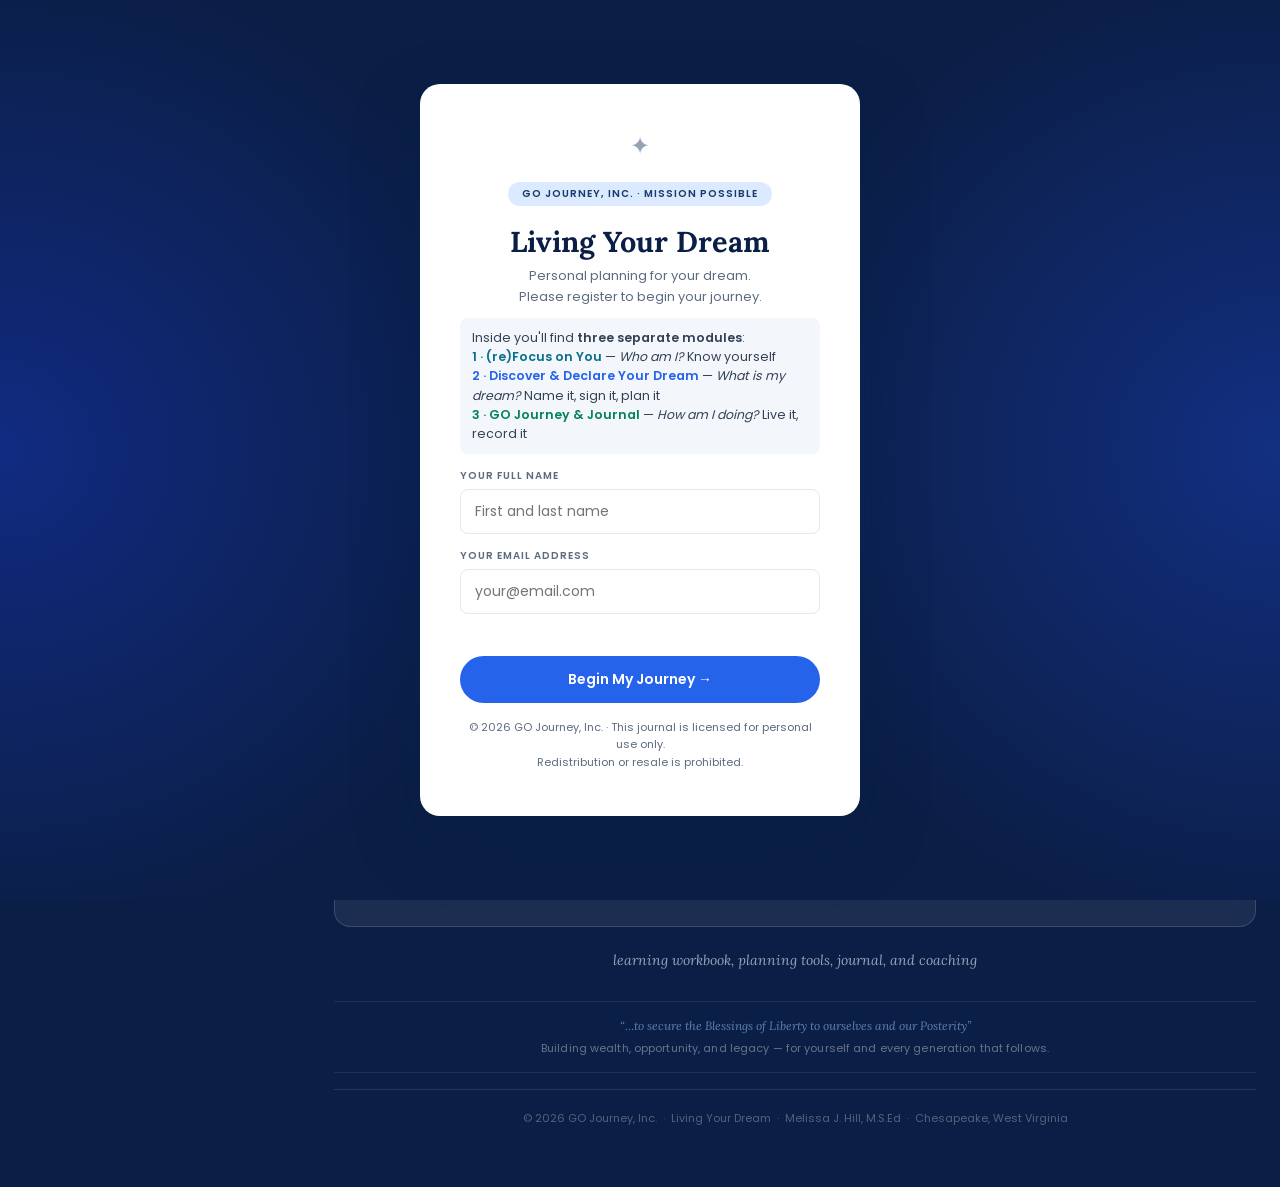
==== commit 87edca1d: "Add files via upload" ====
--- a/index.html
+++ b/index.html
@@ -1,8 +1,12773 @@
-<!doctype html><html lang="en"><head><meta charset="utf-8"><meta name="viewport" content="width=device-width,initial-scale=1">
-<title>GO Journey, Inc. — Living Your Dream</title><meta name="description" content="GO Journey, Inc. — Living Your Dream. Discover. Declare. Live it."><link rel="icon" href="/favicon-32.png"><link rel="stylesheet" href="/style.css"></head><body>
-<header><div class="bar"><a class="brand" href="/" aria-label="GO Journey, Inc. home"><img src="/logo-nobg.png" alt="GO Journey, Inc."></a><nav><a href="/" aria-current="page">Home</a><a href="/living-your-dream.html">Living Your Dream</a><a href="/privacy.html">Privacy</a><a href="/terms.html">Terms</a></nav></div><div class="hero"><h1>GO Journey<span>, Inc.</span></h1><p>An educational and character-discovery organization, publishing under the Global Learning Space imprint.</p><p>Our one program and app: <a href="/living-your-dream.html" style="color:#8fc5ff;font-weight:600">Living Your Dream</a>.</p><div class="q">We are all but children with dreams in our hearts. You might be that child with a dream.<br>An individual dream can impact many generations. The foundation of wealth is believing.</div></div></header>
-<main><h2>Who we are</h2><p>GO Journey, Inc. helps people of every age discover, declare and live their dreams. Our work centers on character formation across generations, mutual respect, and leadership as both a practical and a moral responsibility. Rooted in Appalachian and West Virginia community values, we build programs and tools that individuals can use at home, in school and at work.</p>
-<h2>Our leader</h2><p>Melissa J. Hill, M.S.Ed., leads GO Journey, Inc. She holds a master's degree in Adult and Technical Education (minor in Management Information Systems) and a bachelor's degree in Business Administration (Marketing), with 38 years of professional experience. A proven grant writer and program manager, published author and new AI app innovator, she was born, raised and trained up in Chesapeake, West Virginia.</p>
-<h2>What we offer</h2><ul><li><strong>Living Your Dream:</strong> the one program and app of GO Journey, Inc. A guided journal and life planner for individuals, in three modules. <a href="/living-your-dream.html">Learn more about the program and the app.</a></li><li><strong>Built on the GO Journey model:</strong> a character and career development framework, including the KnowMe Index, the Occupational Maturity Journey, and the Discover and Declare Your Dream booklet.</li></ul>
-<h2>Contact</h2><p>GO Journey, Inc. — <a href="mailto:go@gojourney.be">go@gojourney.be</a></p></main>
-<footer><div>© 2026 GO Journey, Inc. Living Your Dream™, KnowMe Index™ and Occupational Maturity Journey™ are trademarks of GO Journey, Inc.<br>Contact: <a href="mailto:go@gojourney.be">go@gojourney.be</a> · <a href="/privacy.html">Privacy</a> · <a href="/terms.html">Terms</a></div></footer></body></html>+<!DOCTYPE html>
+<!--
+  Living Your Dream — GO Journey & Journal
+  © 2026 GO Journey, Inc. All Rights Reserved.
+  Author / Developer: Melissa J. Hill, M.S.Ed. — GO Journey, Inc.
+  11738 MacCorkle Ave, Chesapeake, WV 25315 · gojourney.be
+  ISBN 978-1-7335663-1-5
+
+  This file, including all text, design, framework, methodology, and code,
+  is the intellectual property of Melissa J. Hill, M.S.Ed. and GO Journey, Inc.,
+  protected under United States and international copyright law.
+
+  Licensed for personal use by the original purchaser only. Do not copy,
+  redistribute, resell, or remove this notice. Full license terms are in
+  this file itself, under About → Copyright & License. For a group or
+  organizational license, contact GO Journey, Inc. at go@gojourney.be.
+-->
+<html lang="en">
+<head>
+<meta name="theme-color" content="#0b1e45"/>
+<meta name="description" content="Living Your Dream — the program and app of GO Journey, Inc. Discover, declare and live your dream. Know · Believe · Declare · Plan · Journey · Celebrate."/>
+<link rel="manifest" href="/manifest.webmanifest"/>
+<link rel="icon" type="image/png" sizes="32x32" href="/ic-favicon-32.png"/>
+<link rel="icon" type="image/png" sizes="48x48" href="/ic-favicon-48.png"/>
+<link rel="apple-touch-icon" href="/ic-apple-touch-icon.png"/>
+<meta name="apple-mobile-web-app-capable" content="yes"/>
+<meta name="mobile-web-app-capable" content="yes"/>
+<meta name="apple-mobile-web-app-title" content="Living Your Dream"/>
+<style id="km-fonts">@font-face{font-family:'Lora';font-style:normal;font-weight:400;font-display:swap;src:url(/lora-latin-400-normal.woff2) format('woff2')}@font-face{font-family:'Lora';font-style:normal;font-weight:500;font-display:swap;src:url(/lora-latin-500-normal.woff2) format('woff2')}@font-face{font-family:'Lora';font-style:normal;font-weight:700;font-display:swap;src:url(/lora-latin-700-normal.woff2) format('woff2')}@font-face{font-family:'Lora';font-style:italic;font-weight:400;font-display:swap;src:url(/lora-latin-400-italic.woff2) format('woff2')}@font-face{font-family:'Lora';font-style:italic;font-weight:700;font-display:swap;src:url(/lora-latin-700-italic.woff2) format('woff2')}@font-face{font-family:'Poppins';font-style:normal;font-weight:300;font-display:swap;src:url(/poppins-latin-300-normal.woff2) format('woff2')}@font-face{font-family:'Poppins';font-style:normal;font-weight:400;font-display:swap;src:url(/poppins-latin-400-normal.woff2) format('woff2')}@font-face{font-family:'Poppins';font-style:normal;font-weight:500;font-display:swap;src:url(/poppins-latin-500-normal.woff2) format('woff2')}@font-face{font-family:'Poppins';font-style:normal;font-weight:600;font-display:swap;src:url(/poppins-latin-600-normal.woff2) format('woff2')}
+/* ── MODULE CARDS + STRIP ── */
+.mod-cards{display:grid;grid-template-columns:repeat(auto-fit,minmax(250px,1fr));gap:14px;text-align:left;margin-bottom:16px}
+.mod-card{background:rgba(255,255,255,.07);border:1px solid rgba(255,255,255,.16);border-top:5px solid var(--mc);border-radius:10px;padding:16px 16px 14px;display:flex;flex-direction:column}
+.mod-num{font-size:10px;font-weight:700;letter-spacing:.1em;text-transform:uppercase;color:rgba(255,255,255,.55);margin-bottom:4px}
+.mod-name{font-family:'Lora',serif;font-size:20px;font-weight:700;color:#fff;line-height:1.2;margin-bottom:6px}
+.mod-tag{font-size:13px;color:rgba(255,255,255,.9);margin-bottom:10px;line-height:1.5}
+.mod-list{margin:0 0 10px;padding-left:18px;font-size:12px;color:rgba(255,255,255,.7);line-height:1.6}
+.mod-out{font-size:12px;color:rgba(255,255,255,.8);margin-bottom:14px;line-height:1.5}
+.mod-go{margin-top:auto;background:var(--mc);color:#fff;border:none;border-radius:8px;padding:11px 14px;font-size:13px;font-weight:700;font-family:'Poppins',sans-serif;cursor:pointer;min-height:44px}
+.mod-go:hover{filter:brightness(1.12)}
+.mod-help{font-size:12px;color:rgba(255,255,255,.6);margin-bottom:26px;line-height:1.6}
+.mod-help a{color:var(--sky)}
+.module-strip{margin:0 0 14px;padding:10px 14px;background:#f3f6fb;border-left:5px solid var(--mc,#2563eb);border-radius:6px;font-size:12.5px;color:#1e293b;line-height:1.55;display:flex;flex-wrap:wrap;gap:6px 14px;align-items:center}
+.module-strip .ms-name{font-weight:700;color:var(--mc,#2563eb)}
+.module-strip a{color:var(--mc,#2563eb);font-weight:600;cursor:pointer;text-decoration:underline;margin-left:auto}
+@media print{.module-strip{display:none!important}}
+.thesis{font-family:'Lora',serif;font-style:italic;font-size:clamp(14px,2.2vw,17px);line-height:1.5;color:#fff;max-width:640px;margin:0 auto 16px;padding:12px 16px;border-top:2px solid var(--sil);border-bottom:2px solid var(--sil)}
+.thesis-card{font-family:'Lora',serif;font-size:17px;font-weight:700;line-height:1.5;color:var(--navy);background:#fff;border:1px solid #cbd8ee;border-left:6px solid #2563eb;border-radius:8px;padding:16px 20px;margin-bottom:20px}
+.path{display:flex;align-items:stretch;justify-content:center;gap:8px;text-align:left;margin-bottom:18px}
+.step{flex:1 1 0;min-width:0;background:rgba(255,255,255,.08);border:1px solid rgba(255,255,255,.18);border-top:5px solid var(--mc);border-radius:12px;padding:16px;display:flex;flex-direction:column}
+.step-n{width:34px;height:34px;border-radius:50%;background:var(--mc);color:#fff;font-weight:700;font-size:18px;display:flex;align-items:center;justify-content:center;margin-bottom:8px}
+.step-q{font-family:'Lora',serif;font-size:22px;font-weight:700;color:#fff;line-height:1.2;margin-bottom:4px}
+.step-name{font-size:12px;font-weight:700;letter-spacing:.04em;text-transform:uppercase;color:rgba(255,255,255,.65);margin-bottom:8px}
+.step-d{font-size:14px;color:rgba(255,255,255,.88);line-height:1.55;margin-bottom:14px}
+.step-go{margin-top:auto;background:transparent;color:#fff;border:2px solid var(--mc);border-radius:8px;padding:11px 12px;font-size:14px;font-weight:700;font-family:'Poppins',sans-serif;cursor:pointer;min-height:46px}
+.step-go-main{background:var(--mc);font-size:16px}
+.step-go:hover{filter:brightness(1.2)}
+.step-arrow{align-self:center;color:rgba(255,255,255,.4);font-size:22px;flex:0 0 auto}
+.swipe-hint{display:none}
+@media(max-width:700px){
+.path{flex-direction:column;justify-content:flex-start;gap:12px;overflow:visible;scroll-snap-type:none;padding:0;margin:0}
+.step{flex:0 0 auto;width:100%;max-width:none;padding:16px 16px 14px}
+.step-arrow{display:none}
+.mod-help{margin-top:16px!important}
+.swipe-hint{display:none!important;font-size:12px;color:rgba(255,255,255,.65);margin:-4px 0 12px;text-align:center;letter-spacing:.03em}
+}
+
+#page-cover.active ~ .nav-row2{display:none}
+.cover-page{padding-bottom:calc(40px + env(safe-area-inset-bottom,0px))}
+
+/* ── SIDE MENU (modules) ── */
+#nav-row0b,#nav-row1{display:none!important}
+div[style*="right:360px"]{display:none!important}
+.nav-row2 .sub-group:not(#sg-about){display:none!important}
+.nav-row2:not(:has(#sg-about.visible)){display:none!important}
+#sidenav{position:fixed;left:0;top:0;width:310px;bottom:0;background:#0f2550;color:#fff;overflow-y:auto;z-index:90;border-right:1px solid rgba(255,255,255,.12);padding:14px 10px 28px;font-family:'Poppins',sans-serif}
+.sn-focus{margin:18px 4px 0;padding:14px 14px 14px 16px;border-left:4px solid var(--sky);background:rgba(255,255,255,.05);border-radius:0 10px 10px 0}
+.sn-focus-t{font-family:'Lora',serif;font-size:17px;font-weight:700;line-height:1.35;color:#fff;margin-bottom:8px}
+.sn-focus p{margin:0;font-size:13.5px;line-height:1.6;color:rgba(255,255,255,.8)}
+.sn-title{font-size:12px;font-weight:700;letter-spacing:.12em;text-transform:uppercase;color:rgba(255,255,255,.5);padding:0 8px 8px}
+.sn-mod{margin-bottom:8px;border-left:5px solid var(--mc);background:rgba(255,255,255,.05);border-radius:0 10px 10px 0}
+.sn-mod-btn{width:100%;display:flex;align-items:center;gap:10px;background:none;border:none;color:#fff;text-align:left;padding:12px 10px;cursor:pointer;font-family:'Poppins',sans-serif;font-size:17px;font-weight:700;line-height:1.3;min-height:48px}
+.sn-num{flex:0 0 26px;width:26px;height:26px;border-radius:50%;background:var(--mc);display:flex;align-items:center;justify-content:center;font-size:13px}
+.sn-chev{margin-left:auto;transition:transform .15s;opacity:.7}
+.sn-mod.open .sn-chev{transform:rotate(90deg)}
+.sn-mod.cur{background:rgba(255,255,255,.11)}
+.sn-body{display:none;padding:0 0 10px}
+.sn-mod.open .sn-body{display:block}
+.sn-grp{font-size:10.5px;font-weight:700;letter-spacing:.08em;text-transform:uppercase;color:rgba(255,255,255,.5);padding:8px 12px 3px 42px}
+.sn-item{display:block;width:100%;text-align:left;background:none;border:none;color:rgba(255,255,255,.82);font-family:'Poppins',sans-serif;font-size:14.5px;padding:8px 12px 8px 42px;cursor:pointer;min-height:38px;border-left:3px solid transparent}
+.sn-item:hover{background:rgba(255,255,255,.08);color:#fff}
+.sn-item.active{background:rgba(255,255,255,.16);color:#fff;font-weight:600;border-left-color:var(--sky)}
+#sn-today{margin-top:14px;padding:12px 10px;border-top:1px solid rgba(255,255,255,.12);font-size:13px;color:rgba(255,255,255,.7)}
+#sn-today .sn-today-t{font-size:14px;font-weight:700;letter-spacing:.02em;color:#fff}
+#sn-today .sn-today-t span{font-weight:400;font-size:12px;color:rgba(255,255,255,.65)}
+#sn-today #daily-wellness-widget{margin:4px 0 0!important;padding:0!important;flex-wrap:wrap;gap:8px 12px!important}
+.sn-open{display:none}
+#sn-backdrop{display:none}
+@media(min-width:901px){.page,.nav-row2{margin-left:310px}}
+@media(max-width:900px){
+ #sidenav{top:0!important;width:min(86vw,320px);transform:translateX(-105%);transition:transform .2s;z-index:3000;box-shadow:6px 0 24px rgba(0,0,0,.4)}
+ #sidenav.open{transform:none}
+ #sn-backdrop.open{display:block;position:fixed;inset:0;background:rgba(0,0,0,.5);z-index:2999}
+ .sn-open{display:block;flex:0 0 auto;background:var(--sky);color:#0b1e45;border:none;border-radius:8px;margin:6px 10px 6px 0;padding:6px 12px;font-family:'Poppins',sans-serif;font-size:12.5px;font-weight:700;cursor:pointer;white-space:nowrap}
+}
+@media print{#sidenav,#sn-backdrop,.sn-open{display:none!important}.page,.nav-row2{margin-left:0!important}}
+</style>
+<meta charset="UTF-8"/>
+<script>
+// ══════════════════════════════════════════════════════════════════════════
+// FAMILY PORTAL — PROFILE-SCOPED STORAGE (runs before every other script)
+// One account holder (parent / guardian) plus one-to-
+// many children, each with a fully separate journal on this device.
+//   • Account holder ("owner") keeps the original, unprefixed keys, so every
+//     existing journal keeps working with no migration.
+//   • Each child's keys live under  gjfp:<childId>:<originalKey>
+//   • Family settings live in       gjfp_family
+// The app's own localStorage calls are transparently routed to the active
+// profile, so every page, export, import and "New Entry" stays per-person.
+// ══════════════════════════════════════════════════════════════════════════
+(function(){
+  var LS; try{ LS = window.localStorage; }catch(e){ return; }
+  if(!LS || typeof Storage==='undefined') return;
+  var P = Storage.prototype;
+  var lenDesc = Object.getOwnPropertyDescriptor(P,'length');
+  var raw = { get:P.getItem, set:P.setItem, remove:P.removeItem, key:P.key, clear:P.clear, len:lenDesc && lenDesc.get };
+  if(!raw.len) return;
+  var FAMILY_KEY='gjfp_family', NS='gjfp:', LOCKED='__locked__';
+
+  function rGet(k){ return raw.get.call(LS,k); }
+  function rSet(k,v){ return raw.set.call(LS,k,v); }
+  function rRemove(k){ return raw.remove.call(LS,k); }
+  function rKeys(){ var out=[], n=raw.len.call(LS); for(var i=0;i<n;i++){ var k=raw.key.call(LS,i); if(k!==null) out.push(k); } return out; }
+  function readFamily(){ try{ var f=JSON.parse(rGet(FAMILY_KEY)||'null'); if(f && !Array.isArray(f.profiles)) f.profiles=[]; return f; }catch(e){ return null; } }
+  function ss(){ try{ return window.sessionStorage; }catch(e){ return null; } }
+  function ssGet(k){ var s=ss(); return s ? raw.get.call(s,k) : null; }
+  function ssSet(k,v){ var s=ss(); if(s) raw.set.call(s,k,v); }
+
+  var family = readFamily();
+  var hasMembers = !!(family && family.profiles.length);
+  var active = 'owner';
+  if(hasMembers){
+    var u = ssGet('gjfp_unlocked');
+    active = (u==='owner' || (u && family.profiles.some(function(p){return p.id===u;}))) ? u : LOCKED;
+  }
+  var prefix = '';
+  function prefixFor(id){ return id==='owner' ? '' : NS+id+':'; }
+  function inScope(k, id){
+    if(id==='owner') return k.indexOf('gjfp')!==0;
+    return k.indexOf(prefixFor(id))===0;
+  }
+  function keysFor(id){
+    var p=prefixFor(id);
+    return rKeys().filter(function(k){ return inScope(k,id); }).map(function(k){ return k.slice(p.length); });
+  }
+  function setActive(id){ active=id; prefix=prefixFor(id); }
+  setActive(active);
+
+  // Locked session: wipe the scratch namespace and give it a placeholder
+  // registration so the sign-up overlay stays out of the way of the picker.
+  if(active===LOCKED){
+    keysFor(LOCKED).forEach(function(k){ rRemove(prefixFor(LOCKED)+k); });
+    rSet(prefixFor(LOCKED)+'lyd_reg_name','Family');
+    rSet(prefixFor(LOCKED)+'lyd_reg_email','family@local');
+  }
+
+  function quotaWarn(){
+    try{ if(typeof window.fpQuotaWarning==='function') window.fpQuotaWarning(); }catch(e){}
+  }
+
+  P.getItem = function(k){ if(this!==LS) return raw.get.call(this,k); return raw.get.call(LS, prefix+String(k)); };
+  P.setItem = function(k,v){
+    if(this!==LS) return raw.set.call(this,k,v);
+    try{ return raw.set.call(LS, prefix+String(k), v); }
+    catch(e){ if(e && (e.name==='QuotaExceededError' || e.code===22)) quotaWarn(); throw e; }
+  };
+  P.removeItem = function(k){ if(this!==LS) return raw.remove.call(this,k); return raw.remove.call(LS, prefix+String(k)); };
+  P.key = function(i){ if(this!==LS) return raw.key.call(this,i); var ks=keysFor(active); return (i>=0 && i<ks.length) ? ks[i] : null; };
+  P.clear = function(){
+    if(this!==LS) return raw.clear.call(this);
+    keysFor(active).forEach(function(k){ rRemove(prefix+k); });
+  };
+  Object.defineProperty(P,'length',{ configurable:true, enumerable:lenDesc.enumerable,
+    get:function(){ return this===LS ? keysFor(active).length : raw.len.call(this); } });
+
+  window.GJFP = {
+    LOCKED: LOCKED,
+    get active(){ return active; },
+    get family(){ return readFamily(); },
+    saveFamily: function(f){ rSet(FAMILY_KEY, JSON.stringify(f)); },
+    rawGet: rGet, rawSet: rSet, rawRemove: rRemove, rawKeys: rKeys,
+    keysFor: keysFor, prefixFor: prefixFor,
+    // Read (or compute from) another profile's data without switching the app.
+    withProfile: function(id, fn){ var prev=active; setActive(id); try{ return fn(); } finally{ setActive(prev); } },
+    // Switch the whole app to a profile (reloads so every page re-reads).
+    switchTo: function(id){
+      ssSet('gjfp_unlocked', id);
+      var f=readFamily();
+      if(f){ var p=f.profiles.find(function(x){return x.id===id;}); if(p){ p.lastOpened=Date.now(); rSet(FAMILY_KEY, JSON.stringify(f)); } }
+      location.reload();
+    },
+    lock: function(){ var s=ss(); if(s) raw.remove.call(s,'gjfp_unlocked'); location.reload(); },
+    deleteProfileData: function(id){ if(id==='owner'||!id) return; var p=prefixFor(id); keysFor(id).forEach(function(k){ rRemove(p+k); }); },
+    bytesUsed: function(){ var n=0; rKeys().forEach(function(k){ n+=(k.length+(rGet(k)||'').length)*2; }); return n; }
+  };
+})();
+</script>
+<meta name="viewport" content="width=device-width,initial-scale=1.0"/>
+<meta name="author" content="Melissa J. Hill, M.S.Ed. — GO Journey, Inc."/>
+<meta name="copyright" content="© 2026 GO Journey, Inc. All Rights Reserved. Licensed for personal use by the original purchaser only."/>
+<title>Living Your Dream — GO Journey, Inc.</title>
+
+<style>
+*,*::before,*::after{box-sizing:border-box;margin:0;padding:0}
+:root{
+  --navy:#0b1e45;--navy2:#1a3a6e;--blue:#2563eb;--blue2:#1d4ed8;
+  --sky:#93c5fd;--pale:#dbeafe;--pale2:#f0f6ff;
+  --sil:#94a3b8;--sil2:#e2e8f0;--sil3:#f1f5f9;
+  --tx:#0f172a;--tx2:#334155;--tx3:#5c6b80;
+  --white:#ffffff;--offwhite:#f1f5f9;--plat:#E5E4E2;
+  --r:10px;--r2:16px;
+}
+.sr-only{position:absolute;width:1px;height:1px;padding:0;margin:-1px;overflow:hidden;clip:rect(0,0,0,0);white-space:nowrap;border:0}
+/* Global keyboard-focus fallback: every input/select/textarea/button/link/
+   custom-control gets a clearly visible ring when tabbed to, even where an
+   individual element's own outline:none has no specific :focus replacement.
+   :focus-visible (not :focus) means mouse clicks don't trigger it — only
+   real keyboard navigation does, so this never adds unwanted rings on click. */
+input:focus-visible,textarea:focus-visible,select:focus-visible,button:focus-visible,a:focus-visible,[tabindex]:focus-visible{
+  outline:2px solid #ffffff;outline-offset:1px;box-shadow:0 0 0 4px #2563eb;border-radius:4px;
+}
+html{scroll-behavior:smooth;font-size:16px}
+body{font-family:'Poppins',sans-serif;background:#0b1e45;background-image:radial-gradient(ellipse 60% 80% at 0% 50%, rgba(18,45,140,0.85) 0%, transparent 70%), radial-gradient(ellipse 60% 80% at 100% 50%, rgba(20,50,140,0.85) 0%, transparent 70%);background-attachment:fixed;color:var(--tx);-webkit-font-smoothing:antialiased}
+
+/* ── TOOLBAR ── */
+.toolbar{position:sticky;top:0;z-index:100;background:var(--navy);padding:10px 24px;display:flex;align-items:center;justify-content:space-between;border-bottom:3px solid var(--sil)}
+.toolbar-brand{font-family:'Lora',serif;font-size:15px;color:var(--white);font-weight:700;letter-spacing:-.3px}
+.toolbar-brand span{color:var(--sky)}
+.toolbar-brand span::before{content:'\00b7\00a0'}
+.toolbar-right{display:flex;gap:8px;align-items:center}
+.btn{padding:7px 16px;border-radius:20px;font-size:12px;font-weight:500;cursor:pointer;border:none;font-family:'Poppins',sans-serif;transition:all .15s}
+.btn-ghost{background:rgba(255,255,255,.12);color:var(--white);border:1px solid rgba(255,255,255,.25)}
+.btn-ghost:hover{background:rgba(255,255,255,.22)}
+.btn-primary{background:var(--blue);color:var(--white)}
+.btn-primary:hover{background:var(--blue2)}
+.save-indicator{font-size:11px;color:rgba(255,255,255,.65);margin-right:4px}
+
+/* ── THREE-ROW NAV ── */
+.nav-row0{background:#081733;padding:0 24px;display:flex;gap:0;overflow-x:auto;scrollbar-width:none}
+.nav-row0::-webkit-scrollbar{display:none}
+.nav-row0>span{white-space:nowrap;flex:0 0 auto}
+#nav-row0{padding-left:12px;padding-right:12px}
+#nav-journey-state-indicator{padding:0 10px!important}
+#nav-wellness-state-indicator{padding:0 10px!important}
+.dw-top{padding:0 10px!important;gap:8px!important}
+.dw-title{font-size:11px;color:rgba(255,255,255,.75)}.dw-title b{color:#fff;font-weight:700;font-size:12px}.dw-title i{font-style:normal;color:rgba(255,255,255,.6)}
+.nav-row0b{background:#0f2550;padding:0 24px;display:flex;gap:0;overflow-x:auto;scrollbar-width:none;border-top:1px solid rgba(255,255,255,.08)}
+.nav-row0b::-webkit-scrollbar{display:none}
+.super-btn{padding:10px 16px;font-size:11.5px;font-weight:700;letter-spacing:.02em;color:rgba(255,255,255,.5);cursor:pointer;border-bottom:3px solid transparent;white-space:nowrap;font-family:'Poppins',sans-serif;background:none;border-top:none;border-left:none;border-right:none;transition:all .15s}
+.super-btn:hover{color:var(--white)}
+.super-btn.active{color:var(--sky);border-bottom-color:var(--sky)}
+.nav-row1{background:var(--navy);padding:0 24px;display:flex;gap:0;overflow-x:auto;scrollbar-width:none}
+.nav-row1::-webkit-scrollbar{display:none}
+.nav-row2{background:var(--white);border-bottom:2px solid var(--sil2);padding:0 24px;display:flex;gap:0;overflow-x:auto;scrollbar-width:none;min-height:40px;align-items:center}
+.nav-row2::-webkit-scrollbar{display:none}
+.grp-btn{padding:11px 16px;font-size:12px;font-weight:600;color:rgba(255,255,255,.55);cursor:pointer;border-bottom:3px solid transparent;white-space:nowrap;font-family:'Poppins',sans-serif;background:none;border-top:none;border-left:none;border-right:none;transition:all .15s}
+.grp-btn:hover{color:var(--white)}
+.grp-btn.active{color:var(--white);border-bottom-color:var(--sky)}
+.sub-btn{padding:8px 14px;font-size:12px;font-weight:500;color:var(--tx3);cursor:pointer;border-bottom:3px solid transparent;white-space:nowrap;font-family:'Poppins',sans-serif;background:none;border-top:none;border-left:none;border-right:none;transition:all .15s}
+.sub-btn:hover{color:var(--navy)}
+.sub-btn.active{color:var(--blue);border-bottom-color:var(--blue);font-weight:600}
+.sub-group{display:none;align-items:center}
+.sub-group.visible{display:flex}
+
+/* ── SECTIONS ── */
+.page{display:none;animation:fadeIn .2s ease;background:var(--white);min-height:calc(100vh - 88px)}
+.page.active{display:block}
+@keyframes fadeIn{from{opacity:0;transform:translateY(6px)}to{opacity:1;transform:translateY(0)}}
+.page-inner{max-width:1100px;margin:0 auto;padding:16px 24px 48px}
+
+/* ── COVER PAGE ── */
+.cover-page{background:var(--navy);min-height:calc(100vh - 104px);display:flex;align-items:center;justify-content:center;text-align:center;padding:60px 24px;position:relative;overflow:hidden}
+.cover-page::before{content:'';position:absolute;inset:0;background:radial-gradient(ellipse 70% 50% at 50% 0%,rgba(37,99,235,.35) 0%,transparent 70%);pointer-events:none}
+.cover-inner{position:relative;z-index:1;max-width:960px;width:100%}
+.cover-meta{max-width:520px;margin-left:auto!important;margin-right:auto!important}
+.cover-logo{display:block;width:120px;height:auto;margin:0 auto 18px;filter:drop-shadow(0 4px 18px rgba(0,0,0,.35))}
+.cover-star{font-size:28px;color:var(--sil);margin-bottom:16px}
+.cover-h1{font-family:'Lora',serif;font-size:clamp(2.4rem,6vw,3.8rem);font-weight:700;color:var(--white);line-height:1.05;letter-spacing:-.03em;margin-bottom:8px}
+.cover-h1 span{color:var(--sky)}
+.cover-sub{font-size:13px;color:rgba(255,255,255,.60);margin-bottom:32px;line-height:1.7}
+.cover-rule{width:100px;height:2px;background:var(--sil);margin:0 auto 32px}
+.cover-meta{display:grid;grid-template-columns:1fr 1fr;gap:12px;text-align:left;margin-bottom:36px}
+.cover-field label{display:block;font-size:10px;font-weight:600;letter-spacing:.1em;text-transform:uppercase;color:rgba(255,255,255,.35);margin-bottom:5px}
+.cover-field input{width:100%;background:rgba(255,255,255,.08);border:1px solid rgba(255,255,255,.18);border-radius:6px;padding:9px 12px;color:var(--white);font-size:13px;font-family:'Poppins',sans-serif;outline:none;transition:border-color .15s}
+.cover-field input::placeholder{color:rgba(255,255,255,.30)}
+.cover-field input:focus{border-color:var(--sky)}
+.cover-field textarea{width:100%;background:rgba(255,255,255,.08);border:1px solid rgba(255,255,255,.18);border-radius:6px;padding:9px 12px;color:var(--white);font-size:13px;font-family:'Poppins',sans-serif;outline:none;transition:border-color .15s;resize:vertical;line-height:1.6;min-height:88px}
+.cover-field textarea::placeholder{color:rgba(255,255,255,.30)}
+.cover-field textarea:focus{border-color:var(--sky)}
+.cover-field select{width:100%;background:rgba(255,255,255,.08);border:1px solid rgba(255,255,255,.18);border-radius:6px;padding:9px 12px;color:var(--white);font-size:13px;font-family:'Poppins',sans-serif;outline:none;transition:border-color .15s}
+.cover-field select:focus{border-color:var(--sky)}
+.cover-field select option{color:var(--tx)}
+.kbpj{background:var(--blue);border-radius:100px;padding:10px 24px;font-size:11px;font-weight:600;color:var(--white);letter-spacing:.12em;text-transform:uppercase;display:inline-block;margin-bottom:20px}
+.cover-tagline{font-family:'Lora',serif;font-style:italic;font-size:14px;color:var(--sil);margin-bottom:32px}
+.cover-footer{font-size:11px;color:rgba(255,255,255,.30);border-top:1px solid rgba(255,255,255,.10);padding-top:20px;margin-top:12px}
+
+/* ── PAGE HEADER ── */
+.page-header{background:var(--navy);padding:20px 0 16px;margin-bottom:16px;border-radius:0 0 16px 16px;position:relative;overflow:hidden}
+.page-header::after{content:'';position:absolute;bottom:0;left:0;right:0;height:3px;background:var(--sil)}
+.page-header-inner{max-width:1100px;margin:0 auto;padding:0 24px}
+.page-eyebrow{font-size:10px;font-weight:600;letter-spacing:.14em;text-transform:uppercase;color:var(--sky);margin-bottom:6px}
+.page-greeting{position:absolute;top:14px;right:24px;font-size:11px;color:var(--sky);font-family:'Poppins',sans-serif;opacity:0.85;display:none}
+.page-greeting .greet-name{color:var(--plat);font-weight:600}
+.page-title{font-family:'Lora',serif;font-size:clamp(1.6rem,4vw,2.2rem);font-weight:700;color:var(--white);line-height:1.1}
+.page-desc{font-size:12.5px;color:rgba(255,255,255,.55);margin-top:6px;line-height:1.6}
+
+/* ── WEEK STATUS BAR ── */
+.week-bar{background:var(--white);border:1px solid var(--sil2);border-radius:var(--r);padding:14px 18px;display:flex;gap:12px;align-items:center;flex-wrap:wrap;margin-bottom:24px}
+.week-field-sm{display:flex;align-items:center;gap:8px;font-size:12px;color:var(--tx3)}
+.week-field-sm input{background:var(--pale2);border:1px solid var(--sil2);border-radius:6px;padding:5px 10px;font-size:12px;font-family:'Poppins',sans-serif;color:var(--tx);outline:none;width:100px}
+.passport-btns{display:flex;gap:4px}
+.pp-btn{padding:5px 12px;border-radius:100px;font-size:11px;font-weight:500;cursor:pointer;border:1px solid var(--sil2);background:var(--offwhite);color:var(--tx3);font-family:'Poppins',sans-serif;transition:all .12s}
+.pp-btn.on{background:var(--navy);color:var(--white);border-color:var(--navy)}
+
+/* ── FORM ELEMENTS ── */
+.field{margin-bottom:20px}
+.field label{display:block;font-size:11px;font-weight:600;letter-spacing:.08em;text-transform:uppercase;color:var(--tx3);margin-bottom:7px}
+.field textarea,.field input[type=text],.field input[type=date],.field input[type=email]{
+  width:100%;background:var(--white);border:1px solid var(--sil2);border-radius:var(--r);
+  padding:11px 14px;font-size:13.5px;font-family:'Poppins',sans-serif;color:var(--tx);
+  line-height:1.6;resize:vertical;outline:none;transition:border-color .15s
+}
+.field textarea:focus,.field input:focus{border-color:var(--blue)}
+.lined-area{
+  background:white;border:1px solid var(--sil2);border-radius:var(--r);padding:14px;
+  background-image:repeating-linear-gradient(white,white 27px,var(--sil2) 28px);
+  background-size:100% 28px;line-height:28px;
+}
+.lined-area textarea{
+  width:100%;border:none;background:transparent;outline:none;
+  font-size:13.5px;font-family:'Poppins',sans-serif;color:var(--tx);
+  line-height:28px;resize:none;padding:0
+}
+
+/* ── CARDS ── */
+.card{background:var(--white);border:1px solid var(--sil2);border-radius:var(--r2);padding:22px;margin-bottom:16px;position:relative}
+.card-accent{position:absolute;top:0;left:0;bottom:0;width:4px;border-radius:var(--r2) 0 0 var(--r2)}
+.card-title{font-family:'Lora',serif;font-size:14px;font-weight:700;color:var(--navy);margin-bottom:14px}
+.two-col{display:grid;grid-template-columns:1fr 1fr;gap:14px}
+@media(max-width:560px){.two-col{grid-template-columns:1fr}}
+
+/* ── LAYOUT GUARDS (no sideways page scroll on phones) ── */
+@media(max-width:560px){.km-pmo-row3,.km-pmo-task{grid-template-columns:1fr!important}}
+.card,.two-col>*,.page-inner{min-width:0}
+.km-input{min-width:0;max-width:100%}
+.tbl-wrap{max-width:100%;position:relative}
+
+/* ── TABLE ── */
+.tbl-wrap{overflow-x:auto;border-radius:var(--r);border:1px solid var(--sil2)}
+table{width:100%;border-collapse:collapse;font-size:12.5px;min-width:480px}
+thead tr{background:var(--navy)}
+th{padding:11px 12px;text-align:left;font-size:11px;font-weight:600;letter-spacing:.08em;color:var(--white)}
+td{padding:0;border-bottom:1px solid var(--sil2);vertical-align:top}
+tr.notes-r td{background:var(--pale2)}
+tr:last-child td{border-bottom:none}
+td input,td select,td textarea{
+  width:100%;border:none;background:transparent;font-size:12.5px;font-family:'Poppins',sans-serif;
+  color:var(--tx);padding:9px 10px;outline:none;resize:none
+}
+td select{cursor:pointer}
+tr:nth-child(4n+1) td{background:var(--offwhite)}
+.row-num{width:36px;text-align:center;font-weight:600;color:var(--blue);font-size:12px}
+#names-body td:first-child{padding-left:14px}
+#names-body td:last-child{padding-right:14px}
+
+/* ── CHALLENGE CARD ── */
+.ch-card{border-left:3px solid var(--blue);background:var(--white);border-radius:0 var(--r) var(--r) 0;
+  border-top:1px solid var(--sil2);border-right:1px solid var(--sil2);border-bottom:1px solid var(--sil2);
+  padding:18px;margin-bottom:14px}
+.ch-label{font-size:11px;font-weight:600;letter-spacing:.1em;text-transform:uppercase;margin-bottom:10px}
+.status-btns{display:flex;gap:6px;flex-wrap:wrap;margin-top:8px}
+.st-btn{padding:4px 12px;border-radius:100px;font-size:11px;font-weight:500;cursor:pointer;
+  border:1px solid var(--sil2);background:var(--offwhite);color:var(--tx3);
+  font-family:'Poppins',sans-serif;transition:all .12s}
+.st-btn.ll{background:#dcfce7;border-color:#16a34a;color:#14532d}
+.st-btn.str{background:#fef3c7;border-color:#d97706;color:#78350f}
+.st-btn.hlp{background:#fee2e2;border-color:#dc2626;color:#7f1d1d}
+
+/* ── WELLNESS DIMS ── */
+.dim-grid{display:flex;gap:6px;flex-wrap:wrap;margin-bottom:18px}
+.dim-btn{padding:5px 13px;border-radius:100px;font-size:11.5px;font-weight:500;cursor:pointer;
+  border:1px solid var(--sil2);background:var(--offwhite);color:var(--tx3);
+  font-family:'Poppins',sans-serif;transition:all .12s}
+.dim-btn.on{background:var(--pale);border-color:var(--blue);color:var(--navy)}
+.rate-row{display:flex;align-items:center;gap:14px;margin-top:14px;flex-wrap:wrap}
+.rate-row input[type=range]{flex:1;min-width:120px;accent-color:var(--blue)}
+.rate-label{font-size:13px;font-weight:500;color:var(--blue);min-width:110px}
+
+/* ── QUOTE CARD ── */
+.quote-card{background:var(--navy);border-radius:var(--r2);padding:22px 26px;margin:20px 0}
+.quote-card p{font-family:'Lora',serif;font-style:italic;font-size:14px;color:var(--sil);line-height:1.6}
+.quote-card span{display:block;font-size:11px;color:rgba(255,255,255,.60);margin-top:8px;letter-spacing:.06em}
+
+/* ── ABOUT PAGE ── */
+.about-sec{margin-bottom:20px;border-radius:var(--r2);overflow:hidden;border:1px solid var(--sil2)}
+.about-sec-hdr{padding:14px 18px;font-size:13px;font-weight:600;color:var(--white)}
+.about-sec-body{padding:16px 18px;font-size:13px;color:var(--tx2);line-height:1.75;background:var(--white)}
+.about-sec-body p{margin-bottom:10px}
+.about-sec-body p:last-child{margin-bottom:0}
+
+/* ── STATUS GUIDE ── */
+.status-guide{background:var(--pale2);border-radius:var(--r);padding:12px 16px;display:flex;gap:14px;flex-wrap:wrap;margin-top:14px}
+.sg-item{display:flex;align-items:center;gap:6px;font-size:11.5px;color:var(--tx3)}
+.sg-dot{width:8px;height:8px;border-radius:50%;flex-shrink:0}
+
+/* ── DECLARATION BOX ── */
+.decl-box{background:var(--pale2);border:1px solid var(--sil2);border-radius:var(--r2);padding:18px;margin-top:18px}
+.decl-title{font-family:'Lora',serif;font-size:14px;font-weight:700;color:var(--navy);margin-bottom:12px}
+
+/* ── PRINT STYLES ── */
+@media print{
+  .toolbar,.reg-user-bar,.nav-row0,.nav-row0b,.nav-row1,.nav-row2{display:none!important}
+  .page{display:none!important}
+  .page.active{display:block!important;page-break-after:always}
+  .cover-page{min-height:100vh;-webkit-print-color-adjust:exact;print-color-adjust:exact}
+  .page-header{-webkit-print-color-adjust:exact;print-color-adjust:exact}
+  .card,.ch-card,.about-sec{-webkit-print-color-adjust:exact;print-color-adjust:exact}
+  .pp-btn.on,.quote-card,.status-guide{-webkit-print-color-adjust:exact;print-color-adjust:exact}
+  body{background:white}
+  @page{margin:0.5in}
+}
+
+/* ── REGISTRATION OVERLAY ── */
+.reg-overlay{position:fixed;inset:0;background:#0b1e45;background-image:radial-gradient(ellipse 60% 80% at 0% 50%, rgba(18,45,140,0.85) 0%, transparent 70%), radial-gradient(ellipse 60% 80% at 100% 50%, rgba(20,50,140,0.85) 0%, transparent 70%);z-index:9999;display:flex;align-items:center;justify-content:center;padding:24px}
+.reg-overlay.hidden{display:none}
+.reg-card{background:var(--white);border-radius:20px;padding:44px 40px;max-width:440px;width:100%;text-align:center;box-shadow:0 24px 64px rgba(10,31,68,.35)}
+.reg-star{font-size:24px;color:var(--sil);margin-bottom:16px}
+.reg-title{font-family:'Lora',serif;font-size:1.8rem;font-weight:700;color:var(--navy);line-height:1.1;margin-bottom:8px}
+.reg-title span{color:var(--blue)}
+.reg-sub{font-size:13px;color:var(--tx3);margin-bottom:28px;line-height:1.6}
+.reg-field{margin-bottom:14px;text-align:left}
+.reg-field label{display:block;font-size:10px;font-weight:600;letter-spacing:.1em;text-transform:uppercase;color:var(--tx3);margin-bottom:5px}
+.reg-field input{width:100%;border:1.5px solid var(--sil2);border-radius:8px;padding:11px 14px;font-size:14px;font-family:'Poppins',sans-serif;color:var(--tx);outline:none;transition:border-color .15s}
+.reg-field input:focus{border-color:var(--blue)}
+.reg-error{font-size:12px;color:#dc2626;margin-bottom:12px;min-height:16px}
+.reg-btn{width:100%;background:var(--blue);color:var(--white);border:none;border-radius:100px;padding:13px;font-size:14px;font-weight:600;font-family:'Poppins',sans-serif;cursor:pointer;transition:background .15s;margin-bottom:16px}
+.reg-btn:hover{background:var(--blue2)}
+.reg-note{font-size:11px;color:var(--tx3);line-height:1.6}
+.reg-badge{display:inline-block;background:var(--pale);color:var(--navy2);font-size:10px;font-weight:600;letter-spacing:.1em;text-transform:uppercase;padding:4px 14px;border-radius:100px;margin-bottom:20px}
+.reg-user-bar{background:var(--pale2);border-bottom:1px solid var(--sil2);padding:7px 24px;font-size:11px;color:var(--tx3);display:flex;align-items:center;gap:8px}
+.reg-user-bar span{color:var(--navy);font-weight:600}
+
+/* ── KNOWME TOOLS ── */
+.km-eyebrow{font-size:11px;letter-spacing:.14em;text-transform:uppercase;color:var(--blue);font-weight:600;margin-bottom:6px}
+.km-btn{background:var(--navy);color:#fff;border:none;border-radius:10px;padding:11px 22px;font-family:'Poppins',sans-serif;font-weight:500;font-size:13px;cursor:pointer}
+.km-btn:hover{background:var(--navy2)}
+.km-btn:disabled{opacity:.4;cursor:not-allowed}
+.km-btn-outline{background:#fff;color:var(--navy);border:1.5px solid var(--sil2);border-radius:10px;padding:10px 20px;font-family:'Poppins',sans-serif;font-weight:500;font-size:13px;cursor:pointer}
+.km-btn-outline:hover{border-color:var(--blue);color:var(--blue)}
+.km-chip{padding:7px 14px;border-radius:100px;font-size:12px;font-weight:500;cursor:pointer;border:1.5px solid var(--sil2);background:var(--offwhite);color:var(--tx3);font-family:'Poppins',sans-serif;transition:all .12s;display:inline-block}
+.km-chip.on{color:#fff;border-color:transparent}
+.km-info{background:var(--navy);border-radius:14px;padding:16px 20px;color:#fff;margin-bottom:16px}
+.km-info-label{font-size:10.5px;letter-spacing:.12em;text-transform:uppercase;color:var(--sky);margin-bottom:4px}
+.km-input,.km-textarea{width:100%;border:1px solid var(--sil2);border-radius:8px;padding:9px 12px;font-family:'Poppins',sans-serif;font-size:13px;color:var(--tx);outline:none;box-sizing:border-box}
+.km-input:focus,.km-textarea:focus{border-color:var(--blue)}
+.km-option{text-align:left;cursor:pointer;background:#fff;border:1.5px solid var(--sil2);border-radius:10px;padding:14px 16px;transition:all .12s;width:100%}
+.km-option:hover{border-color:var(--blue);transform:translateY(-1px)}
+.km-strategy-title{font-size:12.5px;font-weight:600;color:var(--navy);margin-bottom:4px}
+.km-strategy-body{font-size:12.5px;color:var(--tx2);line-height:1.65;margin-bottom:14px}
+.km-page-status{display:inline-block;margin-top:8px;font-size:11px;font-weight:600;padding:3px 12px;border-radius:99px}
+/* ── FAMILY PORTAL ── */
+.fp-chip{display:flex;align-items:center;gap:8px;background:rgba(255,255,255,.12);border:1px solid rgba(255,255,255,.25);color:#fff;border-radius:99px;padding:4px 12px 4px 4px;font-family:'Poppins',sans-serif;font-size:12px;cursor:pointer}
+.fp-chip:hover{background:rgba(255,255,255,.22)}
+.fp-av{width:28px;height:28px;border-radius:50%;display:inline-flex;align-items:center;justify-content:center;font-weight:700;font-size:11px;color:#fff;flex-shrink:0;letter-spacing:.02em}
+.fp-av.lg{width:56px;height:56px;font-size:19px;font-family:'Lora',serif}
+.fp-picker .reg-card{max-width:620px}
+.fp-tiles{display:grid;grid-template-columns:repeat(auto-fill,minmax(130px,1fr));gap:12px;margin:8px 0 18px}
+.fp-tile{background:#fff;border:1.5px solid var(--sil2);border-radius:14px;padding:16px 10px;cursor:pointer;display:flex;flex-direction:column;align-items:center;gap:8px;font-family:'Poppins',sans-serif;transition:all .12s}
+.fp-tile:hover{border-color:var(--blue);transform:translateY(-1px)}
+.fp-tile-name{font-size:13px;font-weight:600;color:var(--navy);line-height:1.2}
+.fp-tile-role{font-size:10.5px;color:var(--tx3);text-transform:uppercase;letter-spacing:.08em}
+.fp-pin{width:100%;max-width:220px;margin:0 auto 10px;display:block;text-align:center;font-size:26px;letter-spacing:.6em;padding:10px 0 10px .6em;border:1.5px solid var(--sil2);border-radius:10px;font-family:'Poppins',sans-serif;color:var(--navy)}
+.fp-pin:focus{border-color:var(--blue);outline:none}
+.fp-link{background:none;border:none;color:var(--blue);font-family:'Poppins',sans-serif;font-size:12px;font-weight:600;cursor:pointer;padding:4px 6px}
+.fp-grid{display:grid;grid-template-columns:repeat(auto-fill,minmax(310px,1fr));gap:16px}
+.fp-stats{display:grid;grid-template-columns:repeat(auto-fit,minmax(150px,1fr));gap:12px;margin-bottom:16px}
+.fp-stat{background:var(--pale2);border:1px solid var(--sil2);border-radius:12px;padding:14px 16px}
+.fp-stat-n{font-family:'Lora',serif;font-size:24px;font-weight:700;color:var(--navy);line-height:1.1}
+.fp-stat-l{font-size:11px;color:var(--tx3);margin-top:4px}
+.fp-bar{height:8px;border-radius:99px;background:var(--sil3);overflow:hidden}
+.fp-bar>span{display:block;height:100%;border-radius:99px}
+.fp-row{display:flex;justify-content:space-between;font-size:11.5px;color:var(--tx2);margin:8px 0 4px}
+.fp-actions{display:flex;flex-wrap:wrap;gap:8px;margin-top:14px}
+.fp-btn{padding:7px 14px;border-radius:99px;font-size:12px;font-weight:600;cursor:pointer;font-family:'Poppins',sans-serif;border:1.5px solid var(--sil2);background:#fff;color:var(--navy)}
+.fp-btn:hover{border-color:var(--blue)}
+.fp-btn.primary{background:var(--blue);border-color:var(--blue);color:#fff}
+.fp-btn.primary:hover{background:var(--blue2)}
+.fp-btn.danger{color:#b91c1c}
+.fp-btn.danger:hover{border-color:#b91c1c}
+.fp-form{display:grid;grid-template-columns:repeat(auto-fit,minmax(200px,1fr));gap:12px}
+.fp-form label{display:block;font-size:10.5px;font-weight:600;letter-spacing:.08em;text-transform:uppercase;color:var(--tx3);margin-bottom:5px}
+.fp-types{display:grid;grid-template-columns:repeat(auto-fit,minmax(150px,1fr));gap:10px;margin-bottom:14px}
+.fp-type{border:1.5px solid var(--sil2);border-radius:12px;padding:12px 14px;cursor:pointer;display:flex;gap:10px;align-items:flex-start;font-size:12px;color:var(--tx2)}
+.fp-type strong{display:block;color:var(--navy);font-size:13px;margin-bottom:2px}
+.fp-type:has(input:checked){border-color:var(--blue);background:var(--pale2)}
+.fp-colors{display:flex;gap:8px;flex-wrap:wrap}
+.fp-color{width:30px;height:30px;border-radius:50%;border:3px solid #fff;box-shadow:0 0 0 1.5px var(--sil2);cursor:pointer;padding:0}
+.fp-color[aria-pressed="true"]{box-shadow:0 0 0 3px var(--navy)}
+.fp-msg{font-size:12px;min-height:16px;margin-top:8px;color:#b91c1c}
+.fp-msg.ok{color:#047857}
+.fp-note{font-size:11.5px;color:var(--tx3);line-height:1.6}
+.fp-code{font-family:ui-monospace,Menlo,Consolas,monospace;font-size:22px;letter-spacing:.18em;color:var(--navy);background:var(--pale2);border:1.5px dashed var(--blue);border-radius:10px;padding:12px 16px;display:inline-block;margin:8px 0}
+.fp-toast{position:fixed;left:50%;bottom:24px;transform:translateX(-50%);background:#7f1d1d;color:#fff;padding:12px 18px;border-radius:10px;font-size:13px;z-index:10001;max-width:90vw;box-shadow:0 10px 30px rgba(0,0,0,.3)}
+
+.fp-gp{font-size:13px;color:var(--tx2);line-height:1.75;margin:0 0 10px}
+.fp-tabs{display:flex;flex-wrap:wrap;gap:4px;border-bottom:2px solid var(--sil2);margin:14px 0 16px}
+.fp-tabs [role="tab"]{background:none;border:none;border-bottom:3px solid transparent;margin-bottom:-2px;padding:9px 14px;font-family:'Poppins',sans-serif;font-size:12.5px;font-weight:600;color:var(--tx3);cursor:pointer}
+.fp-tabs [role="tab"][aria-selected="true"]{color:var(--navy);border-bottom-color:var(--blue)}
+.fp-tabs [role="tab"]:hover{color:var(--navy)}
+.fp-defs{display:grid;grid-template-columns:repeat(auto-fit,minmax(260px,1fr));gap:10px;margin:0}
+.fp-defs>div{background:var(--pale2);border-radius:10px;padding:10px 14px}
+.fp-defs dt{font-weight:700;color:var(--navy);font-size:13px;margin-bottom:2px}
+.fp-defs dd{margin:0;font-size:12.5px;color:var(--tx2);line-height:1.6}
+.fp-case h4{font-size:11px;font-weight:700;letter-spacing:.08em;text-transform:uppercase;color:var(--tx3);margin:12px 0 4px}
+.fp-case ul{margin:0 0 4px 18px;font-size:13px;color:var(--tx2);line-height:1.7}
+.fp-rules{margin:0 0 0 20px;font-size:13px;color:var(--tx2);line-height:1.7}
+.fp-rules li{margin-bottom:8px}
+.fp-rules strong{color:var(--navy)}
+@media(max-width:560px){.fp-grid{grid-template-columns:1fr}.fp-chip .fp-chip-lbl{display:none}}
+@media print{.fp-chip,#g-family{display:none!important}}
+
+/* ── HOME TRAINING ── */
+.ht-p{font-size:13px;color:var(--tx2);line-height:1.75;margin:0 0 12px}
+.ht-count{font-size:11.5px;color:var(--tx3);margin-bottom:12px}
+.ht-area{border:none;border-left:4px solid;padding:4px 0 4px 14px;margin:0 0 18px}
+.ht-area legend{font-family:'Lora',serif;font-weight:700;font-size:15px;padding:0;margin-bottom:6px}
+.ht-item{display:flex;justify-content:space-between;align-items:center;gap:12px;padding:9px 0;border-bottom:1px solid var(--sil3);flex-wrap:wrap}
+.ht-q{font-size:13px;color:var(--tx);flex:1 1 260px;line-height:1.5}
+.ht-opts{display:flex;gap:6px;flex-wrap:wrap}
+.ht-opt{position:relative;cursor:pointer}
+.ht-opt input{position:absolute;opacity:0;width:1px;height:1px}
+.ht-opt span{display:inline-block;padding:6px 12px;border:1.5px solid var(--sil2);border-radius:99px;font-size:11.5px;font-weight:600;color:var(--tx2);background:#fff;white-space:nowrap}
+.ht-opt input:checked+span{background:var(--navy);border-color:var(--navy);color:#fff}
+.ht-opt input:focus-visible+span{outline:2px solid #fff;box-shadow:0 0 0 4px #2563eb}
+.ht-opt:hover span{border-color:var(--blue)}
+.ht-levels{display:grid;grid-template-columns:repeat(auto-fit,minmax(150px,1fr));gap:10px;margin-bottom:14px}
+.ht-level{background:var(--pale2);border-radius:10px;padding:12px 14px}
+.ht-steps{display:flex;gap:4px;margin:8px 0}
+.ht-steps span{flex:1;height:6px;border-radius:99px}
+.ht-chip{display:inline-block;font-size:11px;font-weight:700;padding:2px 10px;border-radius:99px}
+.ht-two{display:grid;grid-template-columns:repeat(auto-fit,minmax(240px,1fr));gap:10px}
+.ht-note{background:#fff;border:1px solid var(--sil2);border-radius:0 10px 10px 0;padding:10px 14px;font-size:13px;color:var(--tx2);line-height:1.6}
+.ht-k{font-size:10.5px;font-weight:700;letter-spacing:.1em;text-transform:uppercase;color:var(--tx3);margin-bottom:3px}
+.ht-lbl{display:block;font-size:11.5px;font-weight:600;color:var(--navy);margin-bottom:5px}
+.ht-reflect{display:grid;grid-template-columns:repeat(auto-fit,minmax(260px,1fr));gap:14px}
+.ht-goal{display:grid;grid-template-columns:2fr 1fr 1fr;gap:12px}
+@media(max-width:640px){.ht-goal{grid-template-columns:1fr}}
+
+/* ── GOOD HUMAN ── */
+.gh-grid{display:grid;grid-template-columns:repeat(auto-fill,minmax(230px,1fr));gap:12px}
+.gh-v{background:var(--pale2);border-radius:10px;padding:12px 14px;display:flex;flex-direction:column}
+.gh-v h3{font-family:'Lora',serif;font-size:16px;margin:0 0 4px}
+.gh-def{font-size:12.5px;color:var(--tx);line-height:1.55;margin:0 0 6px}
+.gh-looks{font-size:12px;color:var(--tx2);line-height:1.55;margin:0 0 10px;flex:1}
+.gh-looks span{font-weight:700;color:var(--tx3)}
+.gh-btns{display:flex;gap:6px;flex-wrap:wrap}
+.gh-tag{padding:5px 11px;border-radius:99px;border:1.5px solid var(--sil2);background:#fff;color:var(--navy);font-family:'Poppins',sans-serif;font-size:11.5px;font-weight:600;cursor:pointer}
+.gh-tag:hover{border-color:var(--blue)}
+.gh-tag.on{background:var(--navy);border-color:var(--navy);color:#fff}
+.gh-tag.grow.on{background:#a64d0e;border-color:#a64d0e}
+.gh-msg{font-size:12px;color:#991b1b;min-height:16px;margin-top:8px}
+.gh-scen{padding:12px 0;border-bottom:1px solid var(--sil3)}
+.gh-scen-h{display:flex;gap:10px;align-items:flex-start;margin-bottom:8px}
+.gh-num{min-width:24px;height:24px;border-radius:50%;color:#fff;font-size:11px;font-weight:700;display:inline-flex;align-items:center;justify-content:center}
+.gh-q{font-size:13.5px;color:var(--navy);font-weight:600;line-height:1.5}
+.gh-hint{margin-top:4px;padding:8px 12px;background:var(--pale2);border-left:4px solid;border-radius:0 8px 8px 0;font-size:12.5px;color:var(--tx2);line-height:1.6}
+.gh-week{display:grid;grid-template-columns:repeat(7,1fr);gap:6px;max-width:460px}
+.gh-day{text-align:center;font-size:11px;color:var(--tx3)}
+.gh-day span{display:flex;align-items:center;justify-content:center;height:34px;border-radius:10px;background:var(--sil3);border:1.5px dashed var(--sil2);color:#fff;font-weight:700;margin-bottom:3px}
+.gh-day.on span{background:#047857;border:1.5px solid #047857}
+.gh-add{display:grid;grid-template-columns:150px 2fr 1fr auto;gap:10px}
+@media(max-width:700px){.gh-add{grid-template-columns:1fr}}
+.gh-deeds{list-style:none;margin:12px 0 6px;padding:0}
+.gh-deeds li{display:flex;gap:12px;align-items:center;padding:8px 0;border-bottom:1px solid var(--sil3);font-size:13px;color:var(--tx)}
+.gh-dd{font-size:11.5px;font-weight:700;color:#047857;min-width:52px}
+.gh-x{background:none;border:none;color:var(--tx3);cursor:pointer;font-size:13px;padding:4px 8px;border-radius:6px}
+.gh-x:hover{color:#991b1b;background:#fee2e2}
+</style>
+</head>
+<body>
+
+
+<!-- ── REGISTRATION OVERLAY ── -->
+<div class="reg-overlay" id="reg-overlay">
+  <div class="reg-card">
+    <div class="reg-star">✦</div>
+    <div class="reg-badge">GO Journey, Inc. · Mission Possible</div>
+    <div class="reg-title">Living Your Dream</div>
+    <div class="reg-sub" style="margin-bottom:10px">Personal planning for your dream.<br>Please register to begin your journey.</div>
+    <div style="text-align:left;font-size:12.5px;line-height:1.55;color:#334155;background:#f3f6fb;border-radius:8px;padding:10px 12px;margin:0 0 14px">Inside you'll find <b>three separate modules</b>:<br><b style="color:#066f89">1 &middot; (re)Focus on You</b> &mdash; <i>Who am I?</i> Know yourself<br><b style="color:#2563eb">2 &middot; Discover &amp; Declare Your Dream</b> &mdash; <i>What is my dream?</i> Name it, sign it, plan it<br><b style="color:#04825b">3 &middot; GO Journey &amp; Journal</b> &mdash; <i>How am I doing?</i> Live it, record it</div>
+    <div class="reg-field">
+      <label>Your Full Name</label>
+      <input type="text" id="reg-name" placeholder="First and last name" autocomplete="name" />
+    </div>
+    <div class="reg-field">
+      <label>Your Email Address</label>
+      <input type="email" id="reg-email" placeholder="your@email.com" autocomplete="email" />
+    </div>
+    <div class="reg-error" id="reg-error"></div>
+    <button class="reg-btn" onclick="submitReg()">Begin My Journey →</button>
+    <div class="reg-note">© 2026 GO Journey, Inc. · This journal is licensed for personal use only.<br>Redistribution or resale is prohibited.</div>
+  </div>
+</div>
+
+<!-- ── REGISTERED USER BAR ── -->
+<div class="reg-user-bar" id="reg-user-bar" style="display:none">
+  ✦ Welcome, <span id="reg-user-name"></span><i class="rub-tail" style="font-style:normal"> &nbsp;·&nbsp; Living Your Dream &nbsp;·&nbsp; GO Journey, Inc. &nbsp;·&nbsp; Personal use only</i>
+  <button onclick="resetReg()" style="margin-left:auto;background:none;border:none;font-size:11px;color:var(--tx3);cursor:pointer;font-family:'Poppins',sans-serif">Not you?</button>
+</div>
+<nav id="sidenav" aria-label="Modules"><div class="sn-title">Modules</div><div id="sn-list"></div><div class="sn-focus"><div class="sn-focus-t">Your Dream is your life focus</div><p>Teaching your generations how to actively pursue their dreams aligns them for the future workforce &mdash; employee or entrepreneur.</p></div></nav>
+<div id="sn-backdrop" onclick="snClose()"></div>
+<!-- ── TOOLBAR + TWO-ROW NAV, WRAPPED SO ONE VERTICAL LINE CAN RUN THROUGH ALL THREE ── -->
+<div style="position:relative">
+  <div style="position:absolute;top:0;bottom:0;right:360px;width:1px;background:rgba(255,255,255,.15);pointer-events:none"></div>
+
+  <!-- ── TOOLBAR ── -->
+  <div class="toolbar">
+    <div class="toolbar-brand">Living Your Dream <span>GO Journey, Inc.</span></div>
+    <div class="toolbar-right">
+      <span class="save-indicator" id="save-ind">All changes saved</span>
+      <button class="btn btn-primary" onclick="clearAll()">New Entry</button>
+    </div>
+  </div>
+
+
+  <!-- ── TWO-ROW NAV ── -->
+  <div class="nav-row0" id="nav-row0">
+    <button class="sn-open" id="sn-open" onclick="snToggle()" aria-controls="sidenav" aria-expanded="false">&#9776; Modules</button>
+    <button class="grp-btn active" id="g-cover"        onclick="go('cover')">Cover</button>
+    <button class="grp-btn"        id="g-about"        onclick="goGroup('about','about')">About</button>
+    <button class="grp-btn"        id="g-dashboard"    onclick="go('dashboard')">My JourneyBoard</button>
+    <button class="grp-btn"        id="g-journal-entry-quick" onclick="go('journal-entry')">Journal</button>
+    <button class="grp-btn"        id="g-aime-quick"   onclick="go('aime')">AI<sup style="font-size:0.7em">ME</sup></button>
+    <button class="grp-btn"        id="g-intotech-quick" onclick="go('intotech')">Into Tech</button>
+    <span id="nav-journey-state-indicator" style="margin-left:auto;display:flex;align-items:center;padding:0 12px;font-size:11px;color:rgba(255,255,255,.65);cursor:pointer" onclick="go('gojourney2')"></span>
+    <span style="width:1px;height:16px;background:rgba(255,255,255,.15);align-self:center"></span>
+    <span id="nav-wellness-state-indicator" style="display:flex;align-items:center;padding:0 16px;font-size:11px;color:rgba(255,255,255,.65);cursor:pointer" onclick="go('wellness')"></span>
+    <span style="width:1px;height:16px;background:rgba(255,255,255,.15);align-self:center"></span>
+    <span class="dw-top" style="display:flex;align-items:center;gap:10px;padding:0 16px;white-space:nowrap"><span class="dw-title"><b>Daily Wellness</b> <i>&middot; Today</i></span><span id="daily-wellness-widget" style="display:flex;align-items:center;gap:12px;font-size:11px;color:rgba(255,255,255,.75)"></span></span>
+  </div>
+  <div class="nav-row0b" id="nav-row0b">
+    <button class="super-btn" id="sup-refocus"   onclick="goGroup('selfdiscovery','km-you')">1 &middot; (re)Focus on You</button>
+    <button class="super-btn" id="sup-discover"  onclick="goGroup('plan','booklet')">2 &middot; Discover &amp; Declare Your Dream</button>
+    <button class="super-btn" id="sup-gojourney" onclick="goGroup('journal','gojourney2')">3 &middot; GO Journey &amp; Journal</button>
+  </div>
+</div>
+<div class="nav-row1" id="nav-row1" style="display:none">
+  <button class="grp-btn"       id="g-selfdiscovery" data-super="refocus"   onclick="goGroup('selfdiscovery','km-you')">Self-Discovery</button>
+  <button class="grp-btn"       id="g-emotional"  data-super="refocus"   onclick="goGroup('emotional','km-eq')">Emotional Intelligence</button>
+  <button class="grp-btn"       id="g-strengths"  data-super="refocus"   onclick="goGroup('strengths','km-personality')">Strengths &amp; Values</button>
+  <button class="grp-btn"       id="g-plan"      data-super="discover"  onclick="goGroup('plan','booklet')">Declare</button>
+  <button class="grp-btn"       id="g-plan2"     data-super="discover"  onclick="goGroup('plan2','km-gojourney')">Plan</button>
+  <button class="grp-btn"       id="g-journal"   data-super="gojourney" onclick="goGroup('journal','gojourney2')">GO Journey &amp; Journal</button>
+  <button class="grp-btn"       id="g-celebrate" data-super="gojourney" onclick="goGroup('celebrate','celebrate')">Celebrate</button>
+</div>
+
+
+<!-- ══════════════════════════════════ COVER ══════════════════════════════════ -->
+<div class="page active" id="page-cover">
+<div class="cover-page">
+  <div class="cover-inner">
+    <img src="[data-uri]" alt="GO Journey logo" class="cover-logo" />
+    <div class="cover-hero">Living <em>Your</em> Dream</div>
+    <div class="cover-pill">Know &nbsp;·&nbsp; Believe &nbsp;·&nbsp; Declare &nbsp;·&nbsp; Plan &nbsp;·&nbsp; Journal &nbsp;·&nbsp; Celebrate</div>
+
+    <div class="cover-why">
+      <p class="cover-why-lead">You were born for a reason beyond your current situation.</p>
+      <p class="cover-why-body">There is a constant ping deep down within that tells you there must be more to your life. That desire to do and be — that is a gift. And gifts are meant to be re-gifted.</p>
+      <p class="cover-why-body">Your dream will make an impact at home, at work, and in your community — for yourself and your posterity. <span class="cover-why-em">It is never too late.</span></p>
+    </div>
+    <div class="cover-quote">&ldquo;Age has no bearing on spiritual maturity.&rdquo; <span>&mdash; MJ Hill</span><br>One can be eight or eighty and live their dream.</div>
+
+    <div class="cover-card">
+      <div class="cover-meta">
+        <div class="cover-field"><label>Your Name</label><input type="text" id="cv-name" placeholder="Your full name" /></div>
+        <div class="cover-field"><label for="cv-date">Date Started</label><input type="date" id="cv-date" /></div>
+        <div class="cover-field" style="grid-column:1 / -1"><label for="cv-situation">What's Your Situation</label><select id="cv-situation" onchange="kmCsSetActive(this.value); go('casestudies')" aria-label="What's your situation"><option value="">Select to see your starting point →</option></select></div>
+      </div>
+    </div>
+    <div class="cover-tagline">learning workbook, planning tools, journal, and coaching</div>
+    <div class="cover-posterity">&ldquo;…to secure the Blessings of Liberty to ourselves and our Posterity&rdquo;<span class="cover-posterity-sub">Building wealth, opportunity, and legacy — for yourself and every generation that follows.</span></div>
+    <div class="cover-footer">© 2026 GO Journey, Inc. &nbsp;·&nbsp; Living Your Dream &nbsp;·&nbsp; Melissa J. Hill, M.S.Ed &nbsp;·&nbsp; Chesapeake, West Virginia</div>
+  </div>
+</div>
+</div>
+<div class="nav-row2" id="nav-row2">
+  <div class="sub-group" id="sg-about">
+    <button class="sub-btn" id="s-letter"     onclick="go('letter')">A Letter From ME</button>
+    <button class="sub-btn" id="s-about"      onclick="go('about')">About</button>
+    <button class="sub-btn" id="s-why"        onclick="go('why')">Why?</button>
+    <button class="sub-btn" id="s-society5"   onclick="go('society5')">Society 5.0</button>
+    <button class="sub-btn" id="s-casestudies" onclick="go('casestudies')">Case Studies</button>
+    <button class="sub-btn" id="s-howto"      onclick="go('howto')">How to Plan</button>
+    <button class="sub-btn" id="s-model"      onclick="go('model')">Model &amp; Methods</button>
+    <button class="sub-btn" id="s-glossary"   onclick="go('glossary')">Glossary</button>
+    <button class="sub-btn" id="s-help"       onclick="go('help')">Help</button>
+    <button class="sub-btn" id="s-copyright"  onclick="go('copyright')">Copyright &amp; License</button>
+  </div>
+  <div class="sub-group" id="sg-selfdiscovery">
+    <button class="sub-btn" id="s-km-you"      onclick="go('km-you')">You</button>
+    <button class="sub-btn" id="s-km-needs"    onclick="go('km-needs')">Needs</button>
+    <button class="sub-btn" id="s-thankyou-refocus" onclick="go('thankyou')">Say, Thank You!</button>
+    <button class="sub-btn" id="s-km-literacy" onclick="go('km-literacy')">Literacy</button>
+    <button class="sub-btn" id="s-km-spiritual" onclick="go('km-spiritual')">Spiritual Beliefs</button>
+  </div>
+  <div class="sub-group" id="sg-emotional">
+    <button class="sub-btn" id="s-km-eq"          onclick="go('km-eq')">Emotional Intelligence Survey</button>
+    <button class="sub-btn" id="s-km-hometraining" onclick="go('km-hometraining')">Home Training</button>
+    <button class="sub-btn" id="s-km-goodhuman" onclick="go('km-goodhuman')">Good Human</button>
+    <button class="sub-btn" id="s-km-wellness"    onclick="go('km-wellness')">Health &amp; Wellness</button>
+  </div>
+  <div class="sub-group" id="sg-strengths">
+    <button class="sub-btn" id="s-km-personality" onclick="go('km-personality')">Personality &amp; Strengths</button>
+    <button class="sub-btn" id="s-km-hobbies"     onclick="go('km-hobbies')">Hobbies</button>
+    <button class="sub-btn" id="s-km-occmaturity" onclick="go('km-occmaturity')">Occupational Maturity</button>
+    <button class="sub-btn" id="s-ceo"        onclick="go('ceo')">Owner of the Business</button>
+  </div>
+  <div class="sub-group" id="sg-plan">
+    <button class="sub-btn" id="s-booklet"    onclick="go('booklet')">Discover Your Dream</button>
+    <button class="sub-btn" id="s-km-declare" onclick="go('km-declare')">Declare Your Dream</button>
+    <button class="sub-btn" id="s-ideas"      onclick="go('ideas')">Journey Idea &amp; Nuggets</button>
+  </div>
+  <div class="sub-group" id="sg-plan2">
+    <button class="sub-btn" id="s-km-gojourney" onclick="go('km-gojourney')">GO Journey Plan</button>
+    <button class="sub-btn" id="s-dolist"     onclick="go('dolist')">Journey PMO</button>
+    <button class="sub-btn" id="s-names"      onclick="go('names')">Book of Names</button>
+    <button class="sub-btn" id="s-claimmarket" onclick="go('claimmarket')">Claim Your % of the Market</button>
+  </div>
+  <div class="sub-group" id="sg-journal">
+    <button class="sub-btn" id="s-gojourney2"   onclick="go('gojourney2')">GO Journey</button>
+    <button class="sub-btn" id="s-challenges"    onclick="go('challenges')">Challenges &amp; I Am Better</button>
+    <button class="sub-btn" id="s-wellness"      onclick="go('wellness')">Wellness Check</button>
+    <button class="sub-btn" id="s-journal-entry" onclick="go('journal-entry')">Journal</button>
+    <button class="sub-btn" id="s-aime"          onclick="go('aime')">AI<sup style="font-size:0.75em">ME</sup></button>
+  </div>
+  <div class="sub-group" id="sg-celebrate">
+    <button class="sub-btn" id="s-celebrate"  onclick="go('celebrate')">Celebrate</button>
+    <button class="sub-btn" id="s-thankyou"   onclick="go('thankyou')">Say, Thank You!</button>
+    <button class="sub-btn" id="s-journeymap" onclick="go('journeymap')">My JourneyMap</button>
+  </div>
+</div>
+
+<!-- ══════════════════════════════════ A LETTER FROM ME ══════════════════════════════════ -->
+<div class="page" id="page-letter">
+<div class="page-header"><div class="page-header-inner">
+  <span class="page-greeting" id="greet-letter">Your Journey, <span class="greet-name"></span></span>
+  <div class="page-eyebrow">From the Founder</div>
+  <div class="page-title">A Letter From ME to You</div>
+  <div class="page-desc">Focus, alignment, and context for a journey that takes a lifetime</div>
+</div></div>
+<div class="page-inner">
+
+  <div class="card" style="padding:28px 26px">
+    <p style="font-family:'Lora',serif;font-size:15px;color:var(--tx);line-height:1.85;margin:0 0 16px">I wrote this because even in my highest-paid roles, I kept finding stuck people.</p>
+
+    <p style="font-family:'Lora',serif;font-size:15px;color:var(--tx);line-height:1.85;margin:0 0 16px">Kids with no dream at all. Kids with a dream and nobody around them to encourage it. Adults who let government and corporate America use them up and then set them aside the moment they were no longer convenient.</p>
+
+    <p style="font-family:'Lora',serif;font-size:15px;color:var(--tx);line-height:1.85;margin:0 0 16px">People want to know how to live the dream — in America and beyond. So many just don't know how. And the ones who already figured it out are busy living it. They don't have time to turn around and show the next person the way.</p>
+
+    <p style="font-family:'Lora',serif;font-size:15px;color:var(--tx);line-height:1.85;margin:0 0 16px">I had the opportunity to work and learn for 15 years in Operations Management, and then more than 20 years after that in Business, IT, and HRD Consulting Services. Across both, I watched it happen from the inside: people hired to run a manual process, trained to do it well, and then quietly discarded the moment that process got automated. Nobody asked what happened to them after. I did.</p>
+
+    <p style="font-family:'Lora',serif;font-size:15px;color:var(--tx);line-height:1.85;margin:0 0 16px">I now see massive layoffs, and people who weren't ready for the full impact of automation and don't yet know how to leverage AI for themselves. Working together, we can do this.</p>
+
+    <p style="font-family:'Lora',serif;font-size:15px;color:var(--tx);line-height:1.85;margin:0 0 16px">Here's where we actually are: America is still largely operating on Education 2.0. But to compete globally, we have to move to Education 4.0 — education built to align with Industry 4.0 jobs, and to prepare people to take real advantage of what Society 5.0 is already bringing. That gap, between the education system we have and the jobs already changing underneath it, is exactly where people get stuck. It's where I found them. It might be where you're finding yourself right now.</p>
+
+    <p style="font-family:'Lora',serif;font-size:15px;color:var(--tx);line-height:1.85;margin:0 0 16px">So look through the <span style="color:var(--blue);cursor:pointer;font-weight:600" onclick="go('casestudies')">Case Studies →</span> in this journal. The Corporate Executive whose role got automated out from under them. The Broken, rebuilding after a setback. The Teen preparing to lead. The forty-plus worker starting over mid-career. The sixty-plus who still needs to work. The high schooler on their very first paycheck. The person rebuilding after a divorce. The person finding a new fit after a disability. The person reentering after incarceration. The Child With a Dream, who's earlier than anyone expects. Wherever you are on that list — I believe in you. You can.</p>
+
+    <p style="font-family:'Lora',serif;font-size:15px;color:var(--tx);line-height:1.85;margin:0 0 16px">This started as a way to help one person plan. It's grown into a platform, because the gap it's trying to fill — real education and training, cradle to grave — was too big for one page to hold.</p>
+
+    <p style="font-family:'Lora',serif;font-size:15px;color:var(--tx);line-height:1.85;margin:0 0 16px">Somewhere along the way, most of us were taught Pedagogy — someone telling us what to learn, when to learn it, and how to prove we learned it. School works that way. So does a first job. But living your dream requires something different: Andragogy — you, as the leader of your own life, deciding what matters, building your own plan, and going after it on your own terms.</p>
+
+    <p style="font-family:'Lora',serif;font-size:15px;color:var(--tx);line-height:1.85;margin:0 0 16px">That's the whole shift this journal is built around. Not someone handing you a curriculum for your life. You, writing it.</p>
+
+    <p style="font-family:'Lora',serif;font-size:15px;color:var(--tx);line-height:1.85;margin:0 0 16px"><strong>Know</strong> who you are. <strong>Believe</strong> it's possible. <strong>Declare</strong> it out loud. <strong>Plan</strong> the path. <strong>Journey</strong> through it — the maturing happens here, in the doing, not before it. And <strong>Celebrate</strong> what you build along the way, because the wins deserve to be named, not just survived.</p>
+
+    <p style="font-family:'Lora',serif;font-size:15px;color:var(--tx);line-height:1.85;margin:0 0 16px">I built this to give you a place to do all of that. Not because I have your answers — because you do, and this is where you'll find them.</p>
+
+    <p style="font-family:'Lora',serif;font-style:italic;font-size:16px;color:var(--navy);line-height:1.7;margin:24px 0 20px;padding:16px 20px;background:var(--pale2);border-left:4px solid var(--blue);border-radius:0 var(--r) var(--r) 0">"Your dream is your future work. Protect it. Own it. Live it."</p>
+
+    <div style="margin-top:24px">
+      <div style="font-family:'Lora',serif;font-size:15px;color:var(--tx);margin-bottom:2px">I am looking forward to helping your Journey — with you in it,</div>
+      <div style="font-family:'Lora',serif;font-weight:700;font-size:17px;color:var(--navy);margin-top:10px">Melissa J. Hill, M.S.Ed.</div>
+      <div style="font-size:12px;color:var(--tx3);margin-top:2px">Founder, GO Journey, Inc. &nbsp;·&nbsp; Chesapeake, West Virginia</div>
+    </div>
+  </div>
+
+  <div style="margin-top:28px;padding-top:16px;border-top:1px solid var(--sil2);text-align:center">
+    <span style="font-size:10.5px;color:var(--tx3)">Part of the GO Journey Methods &amp; Models — developed by Melissa J. Hill, M.S.Ed. &amp; GO Journey, Inc. &nbsp;·&nbsp; <span style="color:var(--blue);cursor:pointer;font-weight:600" onclick="go('model')">See Model &amp; Methods →</span></span>
+  </div>
+
+</div>
+</div>
+
+<!-- ══════════════════════════════════ DASHBOARD ══════════════════════════════════ -->
+<div class="page" id="page-dashboard">
+<div class="page-header"><div class="page-header-inner">
+  <span class="page-greeting" id="greet-dash">Your Journey, <span class="greet-name"></span></span>
+  <div class="page-eyebrow">My JourneyBoard</div>
+  <div class="page-title">My JourneyBoard</div>
+  <div class="page-desc">Where you stand across every module, and everything you've committed to in one place</div>
+</div></div>
+<div class="page-inner">
+  <div id="km-dash-body"></div>
+  <div style="margin-top:28px;padding-top:16px;border-top:1px solid var(--sil2);text-align:center">
+    <span style="font-size:10.5px;color:var(--tx3)">Part of the GO Journey Methods &amp; Models — developed by Melissa J. Hill, M.S.Ed. &amp; GO Journey, Inc. &nbsp;·&nbsp; <span style="color:var(--blue);cursor:pointer;font-weight:600" onclick="go('model')">See Model &amp; Methods →</span></span>
+  </div>
+
+</div>
+</div>
+
+<!-- ══════════════════════════════════ ABOUT ══════════════════════════════════ -->
+<div class="page" id="page-about">
+<div class="page-header"><div class="page-header-inner">
+  <span class="page-greeting" id="greet-1">Your Journey, <span class="greet-name"></span></span>
+  <div class="page-eyebrow">About</div>
+  <div class="page-title">About Living Your Dream</div>
+  <div class="page-desc">Preparing &amp; Maturing Good Humans · Know · Believe · Declare · Journey</div>
+</div></div>
+<div class="page-inner">
+  <div class="about-sec">
+    <div class="about-sec-hdr" style="background:var(--navy)">Audience: You and Your Posterity (Generations)</div>
+    <div class="about-sec-body">
+      <p>This journal is designed for every individual who desires to discover, plan, and live their dream — and for the generations that follow. Your journey does not belong to you alone. The decisions you make today, the habits you build, and the dreams you pursue become the inheritance of your children, your community, and those who come after you.</p>
+      <p>Generational solutions begin with one person choosing to grow. That person is you.</p>
+      <p style="font-style:italic;color:var(--tx3);border-left:3px solid var(--blue);padding-left:12px">"We the People of the United States, in Order to form a more perfect Union, establish Justice, insure domestic Tranquility, provide for the common defence, promote the general Welfare, and secure the Blessings of Liberty to ourselves and our Posterity, do ordain and establish this Constitution for the United States of America." (Ratified June 21, 1788)</p>
+      <p>We need everyone to help form a more perfect union. Your dream is your contribution.</p>
+    </div>
+  </div>
+  <div class="about-sec">
+    <div class="about-sec-hdr" style="background:var(--navy2)">The Living Your Dream Model</div>
+    <div class="about-sec-body">
+      <p>The Living Your Dream Model is built on three intersecting pillars — Identity, Dream, and Believe — supported by a foundation of Wellness and the pursuit of Be Fit for the journey.</p>
+      <p><strong>Identity:</strong> Know who you are — your temperament, values, and purpose.</p>
+      <p><strong>Dream:</strong> Define your idea, your vision, and your future work.</p>
+      <p><strong>Believe:</strong> Believe in yourself and in your dream — this fuels your plan.</p>
+      <p><strong>Wellness:</strong> Your holistic well-being sustains the journey across all 8 dimensions of life.</p>
+    </div>
+  </div>
+  <div class="about-sec">
+    <div class="about-sec-hdr" style="background:var(--blue)">Alignment with Workforce &amp; Society 5.0</div>
+    <div class="about-sec-body">
+      <p>Society 5.0 is a human-centered society that balances economic advancement with the resolution of social challenges through the deep integration of technology and human capability.</p>
+      <p>Living Your Dream aligns individuals with this future by developing occupational maturity — moving from Labor to Leader, Analyst, Strategist, Evangelist, Innovator, and Entrepreneur. Automation replaces execution. It cannot replace people who design systems, create products, and build organizations.</p>
+      <p>Your journal is your first step into that future workforce.</p>
+    </div>
+  </div>
+  <div class="about-sec">
+    <div class="about-sec-hdr" style="background:var(--blue2)">You Becoming the Leader of Your Life</div>
+    <div class="about-sec-body">
+      <p>Leadership begins with self-leadership. Before you can lead a team, a business, or a community, you must learn to lead yourself — your time, your decisions, your growth, and your direction.</p>
+      <p>Know yourself. Believe in your capacity to grow. Declare with intention. Journey forward every day.</p>
+      <p>This is not just a journal. It is your personal leadership development tool.</p>
+    </div>
+  </div>
+  <div class="about-sec">
+    <div class="about-sec-hdr" style="background:var(--navy)">Family, School &amp; Work — The Training Ground</div>
+    <div class="about-sec-body">
+      <p>Family, school, and work are not your destination — they are your rehearsal. Every job, every classroom, every relationship is preparing you for something greater. You are learning how people work, how organizations function, how to communicate, lead, solve problems, and serve others.</p>
+      <p>Every experience — good and difficult — is building your capability. You are gathering the raw materials of your dream: people skills, technical knowledge, industry insight, and real-world understanding of what problems need solving.</p>
+      <p>The goal is not to stay in the rehearsal forever. The goal is to use it — to develop the relationships, skills, and confidence to create your own products and services, and to step into the role you were always meant to play.</p>
+      <p style="font-style:italic;color:var(--tx3);border-left:3px solid var(--blue);padding-left:12px;margin-top:8px">"Family, School, &amp; Work — the training ground for Living Your Dream." — M.J. Hill</p>
+    </div>
+  </div>
+  <div class="about-sec">
+    <div class="about-sec-hdr" style="background:var(--blue)">Problem Solving &amp; Opportunity — Human Resource Maturity</div>
+    <div class="about-sec-body">
+      <p>Here is a distinction worth being precise about: we do not develop people. We develop knowledge, skills, attitudes, and abilities — the raw materials a person draws on. People themselves mature. It's not a small difference. You can hand someone a training program, a certification, a new piece of knowledge — that's development, and it's necessary. But maturity is something only the person can do, by actually living through a real problem and coming out the other side more capable than they went in.</p>
+      <p>This is the same principle behind the Occupational Maturity Journey: products and processes get developed and tested. Humans mature — through disciplined execution, honest reflection, and the slow accumulation of real capability over time. No one can mature you. They can only hand you the raw materials and the opportunity.</p>
+      <p><strong>Every problem is an opportunity in disguise.</strong> The size of problem you can walk into and actually solve — calmly, without falling apart — is your maturity made visible. It's not abstract. Growth doesn't come from being handed more knowledge on a shelf; it comes from meeting a problem that's slightly too big for who you are today, and growing into the person capable of solving it.</p>
+      <p><strong>Capability</strong> is what you can do right now — the skills, knowledge, and ability already in hand. <strong>Capacity</strong> is different: it's how much you can carry, absorb, and hold steady under — your bandwidth for responsibility, complexity, and pressure without breaking. Development can hand you capability. Only maturity, earned through solving real problems, expands your capacity.</p>
+    </div>
+  </div>
+</div>
+</div>
+
+
+<!-- ══════════════════════════════════ COPYRIGHT ══════════════════════════════ -->
+<div class="page" id="page-copyright">
+<div class="page-header"><div class="page-header-inner">
+  <span class="page-greeting" id="greet-2">Your Journey, <span class="greet-name"></span></span>
+  <div class="page-eyebrow">Legal</div>
+  <div class="page-title">Copyright &amp; License</div>
+  <div class="page-desc">Living Your Dream · GO Journey, Inc.</div>
+</div></div>
+<div class="page-inner">
+  <div class="about-sec">
+    <div class="about-sec-hdr" style="background:var(--navy)">Thank You for Your Purchase</div>
+    <div class="about-sec-body">
+      <p>Thank you so much for your purchase. This is the beginning of many human-centric maturity solutions for individuals.</p>
+      <p>It is time for each of us to intentionally acknowledge, plan, align resources, and bring ideas and dreams to fruition — for prosperity and posterity.</p>
+      <p style="font-weight:600;color:var(--navy2)">Honor your purchase. Share the opportunity, but not your copy.</p>
+    </div>
+  </div>
+  <div class="about-sec">
+    <div class="about-sec-hdr" style="background:#066f89">Your Data &amp; Privacy</div>
+    <div class="about-sec-body">
+      <p>Everything you write in this journal — every assessment, every entry, every reflection — stays in your own browser. Nothing is sent anywhere or stored on any server, because there isn't one. That's also true of the AI-powered features, which only ever transmit the narrow piece of information a specific button needs at the moment you click it, never anything else in your journal.</p>
+      <p>Because everything lives locally, it's worth having a real backup of your own — not just something you hope your browser holds onto forever. These tools give you that control directly.</p>
+      <div style="display:grid;grid-template-columns:repeat(auto-fit,minmax(220px,1fr));gap:14px;margin:16px 0">
+        <div style="background:var(--pale2);border-radius:var(--r);padding:16px">
+          <div style="font-weight:700;font-size:13px;color:var(--navy);margin-bottom:6px">Export</div>
+          <div style="font-size:12px;color:var(--tx2);line-height:1.65;margin-bottom:12px">Downloads everything in this journal — every tool, every entry — as a single backup file you keep. Use it before switching devices, before clearing your browser, or just to have a copy of your own.</div>
+          <button class="km-btn-outline" onclick="kmExportData()">Export →</button>
+          <div id="km-export-status" style="font-size:11px;margin-top:8px"></div>
+        </div>
+        <div style="background:var(--pale2);border-radius:var(--r);padding:16px">
+          <div style="font-weight:700;font-size:13px;color:var(--navy);margin-bottom:6px">Import</div>
+          <div style="font-size:12px;color:var(--tx2);line-height:1.65;margin-bottom:12px">Restores your journal from a backup file you exported earlier — on this device, a new one, or a fresh copy of this file. This replaces what's currently here, so export first if you want to keep it.</div>
+          <label class="km-btn-outline" style="display:inline-block;cursor:pointer">Import →
+            <input type="file" accept="application/json" onchange="kmImportFileChosen(this)" style="display:none">
+          </label>
+          <div id="km-import-status" style="font-size:11px;margin-top:8px"></div>
+        </div>
+        <div style="background:var(--pale2);border-radius:var(--r);padding:16px">
+          <div style="font-weight:700;font-size:13px;color:var(--navy);margin-bottom:6px">Print/Save PDF</div>
+          <div style="font-size:12px;color:var(--tx2);line-height:1.65;margin-bottom:12px">Opens your browser's print dialog for the page you're currently on, so you can print it or save it as a PDF with whatever you've filled in.</div>
+          <button class="km-btn-outline" onclick="kmPrintCurrentState()">Print/Save PDF →</button>
+        </div>
+      </div>
+      <p style="font-size:12px;color:var(--tx3)">Your backup file is plain JSON — readable, portable, and entirely yours. Store it wherever you keep things you don't want to lose.</p>
+    </div>
+  </div>
+  <div class="about-sec">
+    <div class="about-sec-hdr" style="background:var(--navy)">Copyright Notice</div>
+    <div class="about-sec-body">
+      <p><strong>© 2026 GO Journey, Inc. All Rights Reserved.</strong></p>
+      <p>Living Your Dream, the program and app of GO Journey, Inc., is the intellectual property of Melissa J. Hill, M.S.Ed and GO Journey, Inc. This work, including all text, design, framework, methodology, and digital content, is protected under United States and international copyright law.</p>
+      <p><strong>ISBN 978-1-7335663-1-5</strong></p>
+      <p>GO Journey, Inc. · 11738 MacCorkle Ave · Chesapeake, WV 25315 · gojourney.be</p>
+    </div>
+  </div>
+  <div class="about-sec">
+    <div class="about-sec-hdr" style="background:var(--navy2)">Personal Use License</div>
+    <div class="about-sec-body">
+      <p>This digital product is licensed for <strong>personal use only</strong> by the original purchaser.</p>
+      <p><strong>You MAY:</strong> Use for personal planning and reflection · Print for personal use · Save entries to your device · Use as part of your individual GO Journey coaching experience.</p>
+      <p><strong>You MAY NOT:</strong> Share, distribute, or transfer this file · Reproduce or duplicate in whole or in part · Resell or commercially exploit · Upload to any website or file-sharing service · Use for group or organizational purposes without a group license · Remove copyright or proprietary notices.</p>
+    </div>
+  </div>
+  <div class="about-sec">
+    <div class="about-sec-hdr" style="background:var(--blue)">Group &amp; Organizational Licensing</div>
+    <div class="about-sec-body">
+      <p>For use in workforce development programs, educational institutions, churches, corporate training, community organizations, or coaching cohorts, a <strong>group or organizational license</strong> is required.</p>
+      <p>Group licenses are available for teams of 5 or more. Contact GO Journey, Inc. at go@gojourney.be.</p>
+    </div>
+  </div>
+  <div class="about-sec">
+    <div class="about-sec-hdr" style="background:var(--blue2)">Disclaimer</div>
+    <div class="about-sec-body">
+      <p>This journal is provided for personal development purposes only. GO Journey, Inc. makes no guarantees regarding specific outcomes. The content reflects the Occupational Maturity Journey and Human Maturity Framework, both developed by Melissa J. Hill, M.S.Ed. It is not a substitute for professional financial, legal, medical, or psychological advice.</p>
+    </div>
+  </div>
+  <div class="about-sec">
+    <div class="about-sec-hdr" style="background:var(--navy2)">References &amp; Attributions</div>
+    <div class="about-sec-body">
+      <p style="font-size:12.5px;color:var(--tx2);line-height:1.7;margin-bottom:12px">GO Journey's proprietary tools and frameworks were developed through personal application and professional practice of the following foundational bodies of work. These are established, publicly available theories and traditions; no proprietary assessment, instrument, or branded methodology has been copied or reproduced.</p>
+      <p style="font-size:12px;color:var(--tx3);line-height:1.9;margin:0">
+        Maslow, A. H. <em>A Theory of Human Motivation.</em> 1943; extended with self-transcendence, 1969. — foundation for the Needs assessment.<br>
+        Bloom, B. S. (ed.) <em>Taxonomy of Educational Objectives.</em> 1956. — foundation for Cognitive Learning throughout the journey.<br>
+        Comenius, J. A. <em>Didactica Magna.</em> 1657. — regarded as the founding work of modern pedagogy; the traditional, teacher-directed tradition GO Journey moves beyond, toward Andragogy.<br>
+        Knowles, M. S. <em>Andragogy, Not Pedagogy.</em> 1968. — foundation for treating adult learning distinctly from child learning.<br>
+        The broader field of personality and trait psychology — foundation for IdentiMe™.<br>
+        The positive psychology / strengths-based development tradition — foundation for the GO Journey Strengths Framework™.<br>
+        Houts, R., adapted by Wagner, C. P. <em>Your Spiritual Gifts Can Help Your Church Grow.</em> 1979 (the Wagner-Modified Houts Questionnaire) — widely credited with originating the modern spiritual-gifts-inventory checklist format that GO Journey's Spiritual Gifts Inventory follows in structure.<br>
+        The Holy Bible — scripture is referenced throughout the Christianity section of Spiritual Beliefs, including the Surrender teaching, the Trinity's roles, the Sinner's Prayer, and the Temperament examples.<br>
+        The Four Temperaments, classical tradition, popularized in Christian application by writers including Tim LaHaye — foundation for the Temperament tool.
+      </p>
+      <p style="font-size:12.5px;color:var(--navy2);font-weight:600;line-height:1.7;margin-top:14px">Each of these has been personally lived and professionally applied over years of practice. GO Journey's tools are original work built on that foundation, not a repackaging of any one assessment.</p>
+    </div>
+  </div>
+
+  <div class="about-sec">
+    <div class="about-sec-hdr" style="background:var(--blue)">IT Team</div>
+    <div class="about-sec-body">
+      <p><strong>Melissa J. Hill, M.S.Ed.</strong> — Founder, Author, Product Direction. Every framework, every word, and every design decision in this journal is hers.</p>
+      <p style="margin-top:10px"><strong>Claude.ai (Anthropic)</strong> — AI Development Partner. Claude built this application: the code behind every page, tool, and feature in this journal, implemented, tested, and refined turn by turn under Melissa's direction.</p>
+      <p style="margin-top:10px"><strong>ChatGPT (OpenAI)</strong> — AI writing assistant, used at points in refining language and organizing structure.</p>
+    </div>
+  </div>
+  <div class="quote-card"><p>"Your Dream is Your Future Work. Protect it. Own it. Live it."</p><span>— GO Journey, Inc. · Living Your Dream</span></div>
+</div>
+</div>
+
+<!-- ══════════════════════════════════ GLOSSARY ════════════════════════════════ -->
+<div class="page" id="page-glossary">
+<div class="page-header"><div class="page-header-inner">
+  <span class="page-greeting" id="greet-3">Your Journey, <span class="greet-name"></span></span>
+  <div class="page-eyebrow">About</div>
+  <div class="page-title">Glossary of Terms</div>
+  <div class="page-desc">Key terms and concepts used throughout Living Your Dream</div>
+</div></div>
+<div class="page-inner">
+  <div style="background:var(--pale2);border-left:4px solid var(--blue);border-radius:0 var(--r) var(--r) 0;padding:14px 18px;margin-bottom:24px">
+    <div style="font-size:13px;color:var(--navy2);line-height:1.6">This glossary defines the language of the GO Journey framework. Understanding these terms will deepen your practice and help you communicate your journey with clarity and confidence.</div>
+  </div>
+  <div class="about-sec">
+    <div class="about-sec-hdr" style="background:var(--navy)">Operating Philosophy</div>
+    <div class="about-sec-body">
+      <p><strong>Know · Believe · Declare · Journey (KBPJ):</strong> The core operating philosophy of GO Journey. Know who you are. Believe who you can become. Declare your direction. Journey toward your purpose.</p>
+      <p><strong>GO Journey Ideology:</strong> The four foundational pillars that undergird the journey: Holistic Wellness, Cognitive Learning, Knowing Self, and Belief in Becoming.</p>
+      <p><strong>Living Your Dream:</strong> The umbrella framework and coaching system that helps individuals discover their identity, declare their dream, build belief, and create an intentional plan for life and work.</p>
+      <p><strong>Mission Possible:</strong> The GO Journey, Inc. tagline expressing the belief that every dream — no matter how delayed — is achievable through intentional action.</p>
+    </div>
+  </div>
+
+  <div class="about-sec">
+    <div class="about-sec-hdr" style="background:var(--navy2)">The Living Your Dream Model</div>
+    <div class="about-sec-body">
+      <p><strong>Identity:</strong> One of the three pillars of the Living Your Dream Model. Knowing your name, birthplace, history, personality, and the gifts that make you who you are.</p>
+      <p><strong>Dream:</strong> One of the three pillars of the model. Your future work — the calling, vocation, or purpose you are meant to pursue.</p>
+      <p><strong>Believe:</strong> One of the three pillars of the model. The conviction that you can become more than your current circumstances, and that your dream is achievable.</p>
+      <p><strong>Wellness (Be Fit & GO Journey):</strong> The foundation that supports Identity, Dream, and Believe. Represents the state of active, holistically healthy pursuit of your purpose.</p>
+      <p><strong>Believe in You:</strong> The intersection of Identity + Believe — confidence rooted in self-knowledge.</p>
+      <p><strong>Believe in Your Dream:</strong> The intersection of Dream + Believe — conviction that your purpose is real and reachable.</p>
+      <p><strong>Your Plan:</strong> The intersection of Identity + Dream — turning self-knowledge and purpose into an actionable plan.</p>
+    </div>
+  </div>
+
+  <div class="about-sec">
+    <div class="about-sec-hdr" style="background:var(--blue)">The Human Flow & Occupational Maturity</div>
+    <div class="about-sec-body">
+      <p><strong>Human Flow (Walk · Run · Soar):</strong> The three phases of the journey from discovery to impact. Walk (Discovering, 3–5 years), Run (Executing, 5–7 years), Soar (Impact, 7–10 years). Also referred to as the Passport phases.</p>
+      <p><strong>Human Maturity Framework:</strong> Fifteen dimensions that define the whole of a person — Identity, Mind, Body, Spirit, Relationships, Occupation, Legacy, Emotions, Resources, Environment, Literacy, Livability, Safety, Voice, and Play &amp; Wonder — each with its own guiding question, found on My JourneyBoard. Each dimension pulls real data from the corresponding tool where available (e.g., Emotions from the Emotional Intelligence Survey) and links straight to it.</p>
+      <p><strong>Passport:</strong> The personal record of an individual's progress through the Walk, Run, and Soar phases of their journey.</p>
+      <p><strong>My JourneyBoard:</strong> The main dashboard — an overall completeness ring, an Activity Pulse (an EKG-style chart tied to your Daily Wellness Log), a "Who You Are" identity header, three category tabs ((re)Focus on You, Discover &amp; Declare Your Dream, GO Journey &amp; Journal) each with its own breakdown, a unified Goals table, and the Human Maturity Framework.</p>
+      <p><strong>Completeness Status (Not Started · In Progress · Complete · Inactive):</strong> Tracked per tool across the journal. Inactive is new — a tool that's In Progress but hasn't been touched in 30+ days flips to Inactive, so stalled work stands out. Completed tools never go Inactive, since finished work doesn't need ongoing activity. Ongoing, log-based tools (Journal Entry, Nuggets, Challenges &amp; I Am Better, Celebrate, GO Journey, Journey PMO) don't use this status scale at all — they don't have a natural finish line, so My JourneyBoard shows a running count instead (e.g. "12 logged," "4 projects"), still flagged Inactive if genuinely stale.</p>
+      <p><strong>Occupational Maturity Journey:</strong> A seven-stage progression describing how a person matures through work: Labor → Leader → Analyst → Strategist → Evangelist → Innovator → Entrepreneur.</p>
+      <p><strong>Labor:</strong> Stage 1 of the Occupational Maturity Journey — executing a process and learning the mechanics of work.</p>
+      <p><strong>Leader:</strong> Stage 2 — ensuring a process is executed well by others; coordination and accountability.</p>
+      <p><strong>Analyst:</strong> Stage 3 — examining results and measuring the impact of a process.</p>
+      <p><strong>Strategist:</strong> Stage 4 — designing or restructuring processes and systems for the future.</p>
+      <p><strong>Evangelist:</strong> Stage 5 — an industry or niche professional with a digital footprint who shares knowledge and influences a field.</p>
+      <p><strong>Innovator:</strong> Stage 6 — a creator and problem solver who develops new products, services, and processes.</p>
+      <p><strong>Entrepreneur / Intrapreneur:</strong> Stage 7 — builds organizations and systems that allow others to work and thrive; C-suite enterprise leadership.</p>
+      <p><strong>Reflection on Results:</strong> The practice of reflecting on the outcomes of your work across three domains: Workforce, Community & Economic, and Innovation.</p>
+    </div>
+  </div>
+
+  <div class="about-sec">
+    <div class="about-sec-hdr" style="background:var(--blue2)">Assessments & Frameworks</div>
+    <div class="about-sec-body">
+      <p><strong>BeFit Evaluation:</strong> An 8-dimension holistic wellness assessment covering Physical, Emotional, Intellectual, Social, Spiritual, Financial, Occupational, and Environmental wellness.</p>
+      <p><strong>IdentiMe™:</strong> A personality and temperament assessment. Personality and Temperament are categorical, single-type selections — not scored values. In this journal, Personality is discovered through the THINK · BUILD · CONNECT · LEAD assessment under Know; Temperament is selected within Spiritual Beliefs.</p>
+      <p><strong>GO Journey Strengths Framework™:</strong> A framework of 32 strengths organized across four domains: THINK (Strategic & Cognitive), BUILD (Executing & Operational), CONNECT (Relational & Influence), and LEAD (Character & Leadership).</p>
+      <p><strong>O*NET Interest Profiler:</strong> An external assessment (mynextmove.org) that helps individuals explore their interests and how they relate to careers. The only approved external assessment link in this journal.</p>
+      <p><strong>Gifts Inventory:</strong> A self-discovery tool used in the (re)Focus on You workshop to help individuals identify their natural gifts and talents.</p>
+      <p><strong>Genealogy:</strong> Research into one's family history and lineage, used as part of the (re)Focus on You workshop to understand where you come from.</p>
+    </div>
+  </div>
+
+  <div class="about-sec">
+    <div class="about-sec-hdr" style="background:#066f89">Know — Self-Discovery, Emotional Intelligence &amp; Strengths</div>
+    <div class="about-sec-body">
+      <p><strong>You:</strong> Identity, personal details, name research, digital footprint, lineage, and current place planted.</p>
+      <p><strong>Needs:</strong> A Maslow's Hierarchy-based assessment rating five levels of need from Foundational to Growth, with a generated summary and strategic guidance.</p>
+      <p><strong>Emotional Intelligence Survey:</strong> 20 either/or questions producing a Primary and Secondary orientation across the five pillars of EQ — Self-Awareness, Inner Steadiness, Motivation, Empathy, and Social Skills — with a Growth Edge and practical guidance for work, relationships, and stress.</p>
+      <p><strong>Home Training:</strong> The respect, responsibility and courtesy learned at home. A 20-statement self-check across Respect, Responsibility, Courtesy, Self-Control and Care for Others gives each area a level — Growing, Developing or Strong — followed by Lessons From Home reflections and one behavior to practice this week.</p>
+      <p><strong>Good Human:</strong> Eight virtues — Honesty, Integrity, Kindness, Compassion, Fairness, Humility, Courage and Service. Choose up to three you live well and one you’re growing, reflect on “What Would a Good Human Do?” scenarios, log good deeds in the 7-Day Kindness Challenge, and write your Good Human Pledge.</p>
+      <p><strong>Health &amp; Wellness:</strong> Opens with a short definition of the difference between the two — Health as a state, Wellness as a practice — then the interactive BeFit Wellness Matrix (rate all 8 dimensions, view the combined KnowMe Scorecard), followed by Health: a private, consent-gated record of conditions, medications, accommodations, and an emergency contact. Health is not scored and not part of the KnowMe Scorecard.</p>
+      <p><strong>KnowMe Scorecard:</strong> A combined table merging Wellness Matrix and Needs scores into one view, with a suggested goal and a space to declare your own goal per item, plus Status and Date Complete columns — the same status scale used by GO Journey Plan Goals and Journey PMO — so every declared goal here also surfaces on My JourneyBoard's unified Goals table.</p>
+      <p><strong>Personality &amp; Strengths:</strong> Opens with a short definition of how personality (how you're wired) and strengths (what you're actually good at) connect, then an 18-question either/or Personality assessment producing a Primary and Secondary orientation across THINK, BUILD, CONNECT, and LEAD with a named Type (e.g., The Architect, The Rallier), followed by Strengths — select your top 10 of the 32 GO Journey Strengths, cross-referenced against your Personality result.</p>
+      <p><strong>Hobbies:</strong> A checklist of hobbies and interests, with space to name what could be monetized and what the dream version of it looks like.</p>
+      <p><strong>Occupational Maturity:</strong> The interactive version of the Occupational Maturity Journey — log job and education history (auto-classified into a stage), select your current stage(s), and choose a Trajectory. Job History also tracks Contractor/Freelance work (with Client name(s)) and Subcontractor work (with who it was subcontracted for) separately, and calculates Industry Experience automatically. Also includes Certifications (name, issuing organization, year earned, expiration) and Computer &amp; Technology Solution Experience (software, platforms, and systems you've used).</p>
+      <p><strong>Cognitive Learning &amp; Occupational Maturity:</strong> Products and processes get developed and tested — humans mature. Each of the seven Occupational Maturity stages maps to a level of Bloom's Taxonomy, asking more of you cognitively than the one before it: Labor (Remember), Leader (Understand &amp; Apply), Analyst (Analyze), Strategist (Evaluate), Evangelist (Evaluate, Applied Outward), Innovator/Creator (Create), and Entrepreneur (Create, at Scale).</p>
+      <p><strong>Trajectory (Expanding · Steady · Spiraling):</strong> Describes the direction of your occupational maturity — growing outward, holding steady, or needing to re-enter the spiral at a tighter radius to regain footing.</p>
+      <p><strong>Spiritual Beliefs:</strong> Select a spiritual tradition (including agnostic, atheist, or none) and see what it teaches about being guided toward what's right. Christianity includes an additional breakdown of Baptism/Discipleship milestones, a Spiritual Gifts Inventory, and Temperament; other organized traditions include their own milestones and a qualities/virtues inventory drawn from that tradition's own teaching.</p>
+    </div>
+  </div>
+
+  <div class="about-sec">
+    <div class="about-sec-hdr" style="background:#2563eb">Declare — Naming the Dream</div>
+    <div class="about-sec-body">
+      <p><strong>Discover Your Dream:</strong> The original booklet-style workbook — identity questions, occupation reflection, and the shared dream statement field used throughout the journal.</p>
+      <p><strong>Declare Your Dream:</strong> A guided flow — write your dream, affirm the four "I Believe" statements, sign and date it, and receive a printable Dream Declaration certificate.</p>
+      <p><strong>Life Mission & Vision:</strong> Builds on your declared dream across five areas — Life Mission, Life Vision, Lifelong Learning, Dreamcations, and Local Trips.</p>
+      <p><strong>Journey Idea:</strong> A space to capture your current dream, how it might be achieved, reflections, and design thoughts as they evolve — worked through, it's what yields real jobs, career tracks, and entrepreneurial opportunities.</p>
+      <p><strong>Nuggets:</strong> Lives on the same page as Journey Idea — short insights, quotes, breakthroughs, and reminders collected along the journey, with a status of Future, Exploring, In Progress, Launched, or Parked. Check any nugget and use "Move Checked to Journey PMO" to promote it into a real project.</p>
+    </div>
+  </div>
+
+  <div class="about-sec">
+    <div class="about-sec-hdr" style="background:#7c3aed">Plan — Turning Belief into Action</div>
+    <div class="about-sec-body">
+      <p><strong>GO Journey Plan:</strong> The capstone plan — Mission and Vision pulled from Life Mission & Vision, a Goals table (with required starting goals of Research, Certification, Wellness, and Bucket List, plus room for more), and a running Learning list.</p>
+      <p><strong>Journey PMO (Portfolio &amp; Program Management Office):</strong> Where you use technology and partners to build products and services. Program Management groups multiple interrelated, dependent Projects. Project Management is a single project — developing one product or service — broken down into Tasks, with status, dates, and dependencies on other projects.</p>
+      <p><strong>Owner of the Business:</strong> Found under Strengths &amp; Values — reframes career and ownership as no longer separate paths, since a growing number of people hold a W2 job while also contractor for others and building their own business on the side. Includes the Gig &amp; Small Business Portfolio.</p>
+      <p><strong>Gig &amp; Small Business Portfolio:</strong> Found under Owner of the Business — a running list of every gig, side business, or small business you actually own or run, each with its own Type, Stage (Idea Stage, Active, Paused, Closed — with a Year Ended field if Closed), Business Registration (Sole Proprietorship, Partnership, LLC, S-Corp, C-Corp, Nonprofit, or Not Yet Registered), one or more Industries, Incorporation Date, Current Revenue, Forecasted Revenue, Products, Services, separate Mission and Vision Statements, and whether it Uses Subcontractors (with their names). Each business can also log multiple Clients, and each Client carries its own Industry, Products, Services, and Timeframe. You can own more than one business at a time.</p>
+      <p><strong>Book of Names:</strong> A record of the people who help you along the way — a moment, a teacher, a friend, a colleague — classified as Giver (G), Receiver (R), Mutual Exchange (EX), Mentor, Peer, Coach, Client, or Network.</p>
+      <p><strong>Claim Your % of the Market:</strong> The path from an inspired idea to your rightful share of the market — Learn, Apply, Capability &amp; Maturity, then Opportunity — with guidance on protecting your ideas, building wealth wisely, and a Survey &amp; Plan (Inspired to Do What?, Timeline, Resources Required) to turn the idea into an actual plan.</p>
+    </div>
+  </div>
+
+  <div class="about-sec">
+    <div class="about-sec-hdr" style="background:#a64d0e">Journal — Ongoing Practice</div>
+    <div class="about-sec-body">
+      <p><strong>Dream Declaration:</strong> A formal written statement — with name, date, and signature — declaring one's dream and committing to pursue it. See also Declare Your Dream under the Declare group.</p>
+      <p><strong>Journey State:</strong> A toggle indicating which phase — Walk, Run, or Soar — the individual is currently in. Shown in the header on every page, next to Wellness State.</p>
+      <p><strong>Wellness State (Well · Need Help):</strong> A simple toggle for how you're doing right now, shown in the header alongside Journey State. Set it from any page that has the toggle (like Challenges &amp; I Am Better or Wellness Check) and it updates everywhere at once.</p>
+      <p><strong>Challenges &amp; I Am Better:</strong> Each entry documents a challenge honestly — its priority, status (Lesson Learned, Struggling, Need Help), and eventual outcome — paired with what it taught you across self, work, and community, and a personal commitment ("I will...").</p>
+      <p><strong>Wellness Check:</strong> A weekly check-in across the 8 dimensions of wellness, with reflections, a thought-dump space, and a 1–5 rating.</p>
+      <p><strong>Celebrate:</strong> A log of wins and milestones, categorized as Life, Love, or Living Your Dream.</p>
+      <p><strong>Side Gig:</strong> A small, paying version of a dream — turning a hobby or skill into income as a first step toward entrepreneurship.</p>
+    </div>
+  </div>
+
+  <div class="about-sec">
+    <div class="about-sec-hdr" style="background:#7c3aed">Broader Context</div>
+    <div class="about-sec-body">
+      <p><strong>Society 5.0:</strong> A human-centered society that balances economic advancement with the resolution of social challenges through deep integration of technology and human capability.</p>
+      <p><strong>Industry 4.0:</strong> The fourth industrial revolution — the trend toward automation and data exchange in manufacturing and work. Living Your Dream prepares individuals for the workforce transformation Industry 4.0 brings.</p>
+      <p><strong>Andragogy:</strong> The method and practice of teaching adult learners, in contrast to pedagogy (teaching children). Living Your Dream emphasizes the shift from pedagogy to andragogy.</p>
+      <p><strong>(re)Focus on You:</strong> The first workshop in the GO Journey toolbox — a series of personal assessments and reflections designed to help individuals get to know themselves before planning their dream.</p>
+    </div>
+  </div>
+  <div class="about-sec">
+    <div class="about-sec-hdr" style="background:var(--navy2)">Human Resource Maturity</div>
+    <div class="about-sec-body">
+      <p><strong>Development vs. Maturity:</strong> A core distinction in this journal — we do not develop people. We develop knowledge, skills, attitudes, and abilities, the raw materials a person draws on. People themselves mature, through actually living through real problems. See About Living Your Dream for the full explanation.</p>
+      <p><strong>Capability:</strong> What you can do right now — the skills, knowledge, and ability already in hand. Can be handed to you through development.</p>
+      <p><strong>Capacity:</strong> How much you can carry, absorb, and hold steady under — your bandwidth for responsibility, complexity, and pressure. Only expands through maturity, earned by solving real problems.</p>
+      <p><strong>Problem Solving &amp; Opportunity:</strong> The size of problem you can walk into and actually solve is your maturity made visible. Every problem carries an opportunity to grow into a more capable version of yourself.</p>
+    </div>
+  </div>
+
+  <div class="about-sec">
+    <div class="about-sec-hdr" style="background:#066f89">Your Data</div>
+    <div class="about-sec-body">
+      <p><strong>Export:</strong> Downloads everything in this journal as one backup file, found on Copyright &amp; License under Your Data &amp; Privacy.</p>
+      <p><strong>Import:</strong> Restores this journal from a previously exported backup file, replacing what's currently here. Also found under Your Data &amp; Privacy.</p>
+      <p><strong>Print/Save PDF:</strong> Opens your browser's print dialog for whatever page you're currently on, so you can print it or save it as a PDF with your own filled-in information.</p>
+    </div>
+  </div>
+
+  <div class="quote-card" style="margin-top:24px"><p>"Knowing the language of your journey gives you the power to own it."</p><span>— GO Journey, Inc.</span></div>
+</div>
+</div>
+
+<!-- ══════════════════════════════════ HELP ══════════════════════════════════ -->
+<div class="page" id="page-help">
+<div class="page-header"><div class="page-header-inner">
+  <span class="page-greeting" id="greet-help">Your Journey, <span class="greet-name"></span></span>
+  <div class="page-eyebrow">Support</div>
+  <div class="page-title">Help</div>
+  <div class="page-desc">Answers to the questions people actually run into using this journal</div>
+</div></div>
+<div class="page-inner">
+  <div style="background:var(--pale2);border-left:4px solid var(--blue);border-radius:0 var(--r) var(--r) 0;padding:14px 18px;margin-bottom:24px">
+    <div style="font-size:13px;color:var(--navy2);line-height:1.6">Can't find what you need here? These are the real questions people have hit using this journal, not a generic FAQ — but if something's still confusing, there's no wrong question.</div>
+  </div>
+
+  <div class="about-sec">
+    <div class="about-sec-hdr" style="background:var(--navy)">Opening This Journal</div>
+    <div class="about-sec-body">
+      <p><strong>I opened the file and I just see lines of code, not the journal. What's wrong?</strong><br>Nothing's broken — this happens one of two ways. If you're viewing it inside Google Drive, Drive's preview shows HTML files as plain text instead of running them; download it to your device first, then open that downloaded copy. If you downloaded it and double-clicked it, your computer's default program for .html files may be a text or code editor instead of a browser. Right-click the file, choose "Open with," and pick Chrome, Safari, Edge, or Firefox. Choosing "Always use this app" fixes it permanently for every future download.</p>
+      <p><strong>Do I need to install anything?</strong><br>No. This runs entirely in your web browser — nothing to install, no account required unless this copy is set up to ask you to register your name for personalization.</p>
+      <p><strong>I entered the wrong info — how do I fix it?</strong><br>Just click back into the field and change it — every field in this journal, from your name to your assessment answers, stays editable any time and saves automatically. Nothing ever locks after you first enter it. If it's specifically the greeting name shown in the header that's wrong (someone else's name, or a typo from registration), click "Not you?" in the top corner to reset just that.</p>
+    </div>
+  </div>
+
+  <div class="about-sec">
+    <div class="about-sec-hdr" style="background:#066f89">Your Data &amp; Privacy</div>
+    <div class="about-sec-body">
+      <p><strong>Is what I write actually private?</strong><br>Yes. Everything you enter — your name, your entries, your photo — is stored only in your own browser on your own device. Nothing is sent to a server, because there isn't one. No one else, including whoever set up this journal, can see what you've written.</p>
+      <p><strong>If this journal is hosted online and shared as one link, can other people see my entries?</strong><br>No. Even though everyone uses the same web address, each person's browser keeps its own separate, private storage. Two people using the same link on different devices — or even the same device in two different browsers — will never see each other's entries.</p>
+      <p><strong>What happens if I clear my browser history or switch devices?</strong><br>Since everything lives in that one browser's storage, clearing your browsing data or site data can erase your entries, and opening this journal on a different device or browser starts you fresh with nothing filled in. This is exactly what Export (below) protects you against.</p>
+    </div>
+  </div>
+
+  <div class="about-sec">
+    <div class="about-sec-hdr" style="background:#04825b">Backing Up &amp; Printing</div>
+    <div class="about-sec-body">
+      <p><strong>How do I make sure I don't lose my entries?</strong><br>Use Export, found on the Copyright &amp; License page under "Your Data &amp; Privacy." It downloads everything in this journal as one backup file to your device. Do this before switching devices, before clearing your browser, or just periodically for peace of mind.</p>
+      <p><strong>I clicked Export and nothing showed up in my Downloads folder.</strong><br>Give it a moment — on some browsers there's a brief delay between clicking and the file actually landing in Downloads. If it's still not there after a few seconds, check whether your browser blocked the download (look for a notification bar or blocked-download icon near your address bar) and allow it.</p>
+      <p><strong>How do I get my data back onto a new device, or after clearing my browser?</strong><br>Use Import, right next to Export on the Copyright &amp; License page. Choose the backup file you saved earlier, and it restores everything — this replaces whatever's currently in the journal, so only do this when you're ready.</p>
+      <p><strong>How do I print a page, or save one as a PDF?</strong><br>Go to whichever page has the entries you want, then navigate to Copyright &amp; License and click "Print/Save PDF." It automatically returns you to the page you were just working on and opens your browser's print dialog for exactly that page — not the whole journal.</p>
+    </div>
+  </div>
+
+  <div class="about-sec">
+    <div class="about-sec-hdr" style="background:#7c3aed">Using This on Your Phone</div>
+    <div class="about-sec-body">
+      <p><strong>Does this work on a phone or tablet?</strong><br>Yes. Everything — including the photo upload on the You page, which can pull directly from your camera — works on mobile browsers. Layouts adjust to fit a smaller screen, and wide tables scroll within their own box instead of breaking the page.</p>
+      <p><strong>Will my entries carry over between my phone and my computer?</strong><br>Not automatically — each device keeps its own separate storage, the same way two different browsers do. Use Export on one device and Import on the other to move your entries across.</p>
+    </div>
+  </div>
+
+  <div class="about-sec">
+    <div class="about-sec-hdr" style="background:#0e7490">Listening &amp; Accessibility</div>
+    <div class="about-sec-body">
+      <p><strong>Can this be read aloud?</strong><br>Yes. Press <em>Listen to this page</em> (bottom corner) to hear the page, or the small <em>Listen</em> button on any section to hear just that part. You can pause, stop, and choose a slower or faster speed. Your own typed entries and PINs are never read aloud.</p>
+      <p><strong>Where does the voice come from?</strong><br>Your device. By default this uses a voice that runs on your device. If you choose a voice marked &ldquo;online,&rdquo; your browser or operating system may send the text to its provider to make the speech.</p>
+      <p><strong>Other tools that work with this journal.</strong><br>Windows Narrator, Microsoft Edge Read Aloud (Ctrl+Shift+U) and Immersive Reader, VoiceOver on iPhone and Mac, and TalkBack on Android all work here. The journal can also be used with a keyboard alone.</p>
+    </div>
+  </div>
+
+  <div class="about-sec">
+    <div class="about-sec-hdr" style="background:#dc2626">Something's Not Working</div>
+    <div class="about-sec-body">
+      <p><strong>My entries just disappeared.</strong><br>This is almost always one of: your browser's site data got cleared, you're looking at it in a different browser or device than the one you filled it in on, or you opened it in a private/incognito window (which doesn't save anything after you close it). Regular Export backups are the best protection against all three.</p>
+      <p><strong>A button or page doesn't seem to do anything when I click it.</strong><br>Try a hard refresh first (Ctrl+Shift+R on Windows, Cmd+Shift+R on Mac) in case an older cached version loaded. If that doesn't fix it, note exactly which page you were on and what you clicked — the more specific, the faster it can get fixed.</p>
+    </div>
+  </div>
+
+  <div class="quote-card" style="margin-top:24px"><p>"There's no wrong question — only the one that goes unasked."</p><span>— GO Journey, Inc.</span></div>
+</div>
+</div>
+
+<!-- ══════════════════════════════════ HOW TO PLAN ══════════════════════════════════ -->
+<div class="page" id="page-howto">
+<div class="page-header"><div class="page-header-inner">
+  <span class="page-greeting" id="greet-4">Your Journey, <span class="greet-name"></span></span>
+  <div class="page-eyebrow">How To</div>
+  <div class="page-title">How to Plan, GO Journey, & Journal</div>
+  <div class="page-desc">A step-by-step guide to using every section of this journal</div>
+</div></div>
+<div class="page-inner">
+  <div class="week-bar" style="margin-bottom:16px;font-size:12px">
+    <strong>Journey State:</strong> Walk — Discovering &nbsp;/&nbsp; Run — Executing &nbsp;/&nbsp; Soar — Impact
+    <span style="float:right"><strong>In Pursuit:</strong> Active / Inactive</span>
+  </div>
+  <div style="display:flex;flex-direction:column;gap:9px" id="howto-steps"></div>
+  <script>
+  (function(){
+    var steps=[
+      {n:'1',col:'#066f89',t:'(re)Focus on You — Self-Discovery, Emotional Intelligence, Strengths &amp; Values',d:'Self-Discovery: You, Needs, Spiritual Beliefs. Emotional Intelligence: the Emotional Intelligence Survey, Home Training, Good Human, and Health & Wellness. Strengths & Values: Personality & Strengths, Hobbies, Occupational Maturity. Get to know yourself before anything else.'},
+      {n:'2',col:'#04825b',t:'My JourneyBoard — The Human Maturity Framework',d:'Scroll down on My JourneyBoard for the Human Maturity Framework — Identity, Mind, Body, Spirit, Relationships, Occupation, Legacy. Remember: your cup is never empty.'},
+      {n:'3',col:'#2563eb',t:'Discover Your Dream',d:'A rough first draft, just for discovering the idea. Separate from your official dream — no pressure here, nothing to get right yet.'},
+      {n:'4',col:'#0b1e45',t:'Declare Your Dream',d:'Write it for real, affirm the four "I Believe" statements, sign it, get your certificate. Continues right into Life Mission & Vision — Mission, Vision, Geo & Environmental Impact, Lifelong Learning, Dreamcations, and Local Trips, each logged as you add them.'},
+      {n:'5',col:'#2563eb',t:'Journey Idea &amp; Nuggets',d:'Capture your current idea, and every quick insight along the way, as it comes — no filter. These live under Declare, right alongside your dream.'},
+      {n:'6',col:'#7c3aed',t:'Plan — GO Journey Plan, Journey PMO, Book of Names, Claim Your % of the Market',d:'GO Journey Plan pulls your Mission & Vision and tracks goals and learning. Journey PMO turns ideas into Programs, Projects, and Tasks. Book of Names records your network — Givers, Receivers, Mutual Exchanges. Claim Your % of the Market turns an idea into an actual Survey & Plan.'},
+      {n:'7',col:'#066f89',t:'GO Journey — Walk, Run, Soar',d:'Declare which phase you’re in — Discovering, Executing, or Impact — and reflect on it. Every Journal Entry you tag with a Journey State rolls up here automatically.'},
+      {n:'8',col:'#a64d0e',t:'Challenges &amp; I Am Better',d:'Document every obstacle honestly, along with its outcome — then write what it taught you across self, work, and community. Challenges are not failures — they are data that produce maturity.'},
+      {n:'9',col:'#1d4ed8',t:'Wellness Check',d:'Reflect across all 8 dimensions of wellness, and use the Daily Wellness Log — 1 gallon of water, 10,000 steps, logged every day. Your progress shows in the bar at the very top of every page.'},
+      {n:'10',col:'#1e3a5f',t:'Journal Entry',d:'Your free-form space for thoughts, prayers, plans, and reflections. Tag your Journey State here. The act of writing clarifies thinking and deepens commitment.'},
+      {n:'11',col:'#9c6507',t:'Celebrate',d:'Record every win — big or small. Life moments, love and belonging, and Living Your Dream milestones. Celebration reinforces growth.'},
+      {n:'12',col:'#04825b',t:'My JourneyBoard — Anytime',d:'Come back to My JourneyBoard whenever you want the full picture — completeness across Know, Declare, and Plan, your goals, and your journal all in one place.'},
+    ];
+    var container=document.getElementById('howto-steps');
+    steps.forEach(function(s){
+      var div=document.createElement('div');
+      div.style.cssText='display:flex;align-items:flex-start;gap:12px;background:'+(parseInt(s.n)%2===0?'#f8fafc':'#f0f6ff')+';border-radius:8px;padding:12px 14px;border-left:4px solid '+s.col;
+      div.innerHTML='<div style="min-width:28px;height:28px;border-radius:50%;background:'+s.col+';color:#fff;font-size:11px;font-weight:700;display:flex;align-items:center;justify-content:center;flex-shrink:0">'+s.n+'</div>'
+        +'<div><div style="font-weight:700;font-size:13px;color:'+s.col+';margin-bottom:3px">'+s.t+'</div>'
+        +'<div style="font-size:12px;color:#334155;line-height:1.6">'+s.d+'</div></div>';
+      container.appendChild(div);
+    });
+  })();
+  </script>
+  <div class="quote-card" style="margin-top:16px"><p>"Your dream is not waiting for the perfect moment. It is waiting for your first intentional step."</p><span>— GO Journey, Inc.</span></div>
+
+  <div style="font-family:'Lora',serif;font-size:19px;font-weight:700;color:var(--navy);margin:28px 0 4px">The GO Journey Planning Philosophy</div>
+  <div style="font-size:12.5px;color:var(--tx3);margin-bottom:14px">How the tools work together to move you from dream to execution</div>
+  <div class="quote-card" style="margin-bottom:16px"><p>"Knowledge informs the mind. Belief strengthens the spirit. Declaring directs the path. The journey produces maturity."</p><span>— Know · Believe · Declare · Journey | GO Journey, Inc.</span></div>
+  <div style="display:grid;grid-template-columns:1fr 1fr;gap:10px;margin-bottom:14px" id="philosophy-grid"></div>
+  <script>
+  (function(){
+    var blocks=[
+      {col:'#1e3a5f',t:'Why Planning Matters',d:'Most people have ideas but no system. This journal gives you a repeatable process to capture, organize, and execute. Planning is not restriction — it is freedom with direction.'},
+      {col:'#1d4ed8',t:'The Power of the Book of Names',d:'Your network is part of your plan. Givers invest in you. Receivers grow from you. Mutual Exchanges sustain you. Review monthly.'},
+      {col:'#2563eb',t:'The Weekly Rhythm',d:'Monday — Journey State + Journey PMO. Mid-week — Book of Names + Nuggets. Friday — Challenges + Solutions. Sunday — Wellness Check + Journal.'},
+      {col:'#04825b',t:'Challenges as Data',d:'Every challenge has an outcome. Document both. The pattern in your challenges reveals your next area of growth. Turn challenges into solutions.'},
+      {col:'#1a3a6e',t:'How Ideas Become Plans',d:'Idea → Journey Idea. Goal → Journey PMO. Product → Structure. Dream → Live it. Pipeline: Idea → Task → Structure → Execution → Celebration.'},
+      {col:'#a64d0e',t:'Celebrate Intentionally',d:'Celebration is a discipline. When you record wins, your brain reinforces the behavior that produced them. Celebrate life moments and dream milestones equally.'},
+      {col:'#7c3aed',t:'When You Feel Stuck',d:'Return to Journey State. Ask: Am I still Active? Return to Journey Idea. Ask: What is one thing I can do today? Small movement beats perfect planning.'},
+      {col:'#9c6507',t:'Wellness is Non-Negotiable',d:'Check all 8 dimensions weekly: Physical, Emotional, Intellectual, Social, Spiritual, Financial, Occupational, Environmental. Balance is the foundation.'},
+    ];
+    var g=document.getElementById('philosophy-grid');
+    blocks.forEach(function(b){
+      var div=document.createElement('div');
+      div.style.cssText='background:#f8fafc;border-radius:8px;padding:12px 14px;border-left:4px solid '+b.col;
+      div.innerHTML='<div style="font-size:12px;font-weight:700;color:'+b.col+';margin-bottom:5px">'+b.t+'</div>'
+        +'<div style="font-size:11.5px;color:#334155;line-height:1.6">'+b.d+'</div>';
+      g.appendChild(div);
+    });
+  })();
+  </script>
+  <div class="quote-card"><p>"Maturity is not measured by age. It is measured by execution."</p><span>— GO Journey, Inc.</span></div>
+</div>
+</div>
+
+<!-- ══════════════════════════════════ CEO STORY ══════════════════════════════════ -->
+<div class="page" id="page-ceo">
+<div class="page-header"><div class="page-header-inner">
+  <span class="page-greeting" id="greet-6">Your Journey, <span class="greet-name"></span></span>
+  <div class="page-eyebrow">Know</div>
+  <div class="page-title">Owner of the Business</div>
+  <div class="page-desc">From Idea to Market — becoming an owner, not just an employee</div>
+</div></div>
+<div class="page-inner">
+  <div style="background:var(--pale2);border-left:4px solid var(--blue);border-radius:0 var(--r) var(--r) 0;padding:14px 18px;margin-bottom:16px">
+    <p style="font-size:13px;color:var(--navy2);line-height:1.7;margin:0">The workforce has shifted. Increasingly, people hold a W2 job while also working as a Contractor for other businesses — and a growing number are building their own Gig or Small Business on the side, creating multiple streams of income rather than relying on just one. That's exactly why this section exists: your career and your ownership are no longer separate paths. For a lot of people, they're running at the same time.</p>
+  </div>
+  <div style="background:#045b71;border-radius:8px;overflow:hidden">
+    <div style="padding:10px 14px;border-bottom:1px solid rgba(255,255,255,.15);display:flex;justify-content:space-between;align-items:center">
+      <span style="font-weight:700;font-size:13px;color:#fff">Owner of the Business</span>
+      <span style="font-size:11px;color:#fff">From Idea to Market — Making Money</span>
+    </div>
+    <div style="display:grid;grid-template-columns:1fr 1fr;gap:1px;background:rgba(255,255,255,.1)" id="ceo-grid"></div>
+  </div>
+  <script>
+  (function(){
+    var ceo=[
+      {col:'#ffffff',t:'You Are the Owner',d:'This journal is your boardroom. Every entry is a business decision. Every idea is a potential product. Every challenge is a pivot opportunity. You are not just dreaming — you are building.'},
+      {col:'#ffffff',t:'The CEO Journey',d:'Idea → Validate → Build → Launch → Revenue. Every great company started with one person writing one idea down. Your journal entries today are your origin story tomorrow.'},
+      {col:'#ffffff',t:'Your Story Has a Market',d:'The problem you have lived through is the product someone else needs. Your journey from struggle to solution is your intellectual property. Document it. Refine it. Take it to market.'},
+      {col:'#ffffff',t:'Making Money from Your Dream',d:'Revenue follows value. When you solve a real problem with skill and consistency, people pay. Your product, service, or expertise is the vehicle. This journal is the engine.'},
+    ];
+    var g=document.getElementById('ceo-grid');
+    ceo.forEach(function(b){
+      var div=document.createElement('div');
+      div.style.cssText='background:rgba(255,255,255,.1);padding:12px 14px';
+      div.innerHTML='<div style="font-size:12px;font-weight:700;color:'+b.col+';margin-bottom:5px">'+b.t+'</div>'
+        +'<div style="font-size:11px;color:rgba(255,255,255,1);line-height:1.6">'+b.d+'</div>';
+      g.appendChild(div);
+    });
+  })();
+  </script>
+  <div id="km-biz-body" style="margin-top:16px"></div>
+  <div style="margin-top:28px;padding-top:16px;border-top:1px solid var(--sil2);text-align:center">
+    <span style="font-size:10.5px;color:var(--tx3)">Part of the GO Journey Methods &amp; Models — developed by Melissa J. Hill, M.S.Ed. &amp; GO Journey, Inc. &nbsp;·&nbsp; <span style="color:var(--blue);cursor:pointer;font-weight:600" onclick="go('model')">See Model &amp; Methods →</span></span>
+  </div>
+
+</div>
+</div>
+
+<!-- ══════════════════════════════════ MODEL & METHODS ════════════════════════════ -->
+<div class="page" id="page-model">
+<div class="page-header"><div class="page-header-inner">
+  <span class="page-greeting" id="greet-7">Your Journey, <span class="greet-name"></span></span>
+  <div class="page-eyebrow">About</div>
+  <div class="page-title">Model & Methods</div>
+  <div class="page-desc">Living Your Dream — Concept, Model, and Human Flow</div>
+</div></div>
+<div class="page-inner">
+
+  <!-- Intro -->
+  <div style="background:var(--pale2);border-left:4px solid var(--blue);border-radius:0 var(--r) var(--r) 0;padding:16px 20px;margin-bottom:24px">
+    <p style="font-size:13.5px;color:var(--navy2);line-height:1.75;margin:0">The <strong>Living Your Dream</strong> model is built on a simple but powerful truth: your dream is not just a wish — it is your <em>future work</em>. This page explains the core model, the human flow from discovery to impact, and the coaching pathway that helps every individual rightfully claim their share of the market. Use it as your orientation to the GO Journey framework.</p>
+  </div>
+
+  <!-- Core quote -->
+  <div class="quote-card" style="margin-bottom:28px">
+    <p>"Your Dream is your Focal Point, Connectivity &amp; Catalyst to Prosperity."</p>
+    <span>— Melissa J. Hill, GO Journey, Inc.</span>
+  </div>
+
+  <!-- The Model with actual image -->
+  <div class="about-sec">
+    <div class="about-sec-hdr" style="background:var(--navy)">The Living Your Dream Model</div>
+    <div class="about-sec-body">
+      <p>The Living Your Dream Model is built on four petals — <strong>Identity</strong>, <strong>Believe</strong>, <strong>Idea</strong>, and <strong>Your Plan</strong> — wrapped around a center of <strong>Be Fit &amp; GO Journey: Mind, Body, Spirit</strong>, the state of active, aligned pursuit.</p>
+      <p><strong>Identity</strong> is Self-Discovery, Emotional Intelligence, and Strengths &amp; Values — know who you are. <strong>Believe</strong> is Purpose, Faith, and Possibility — your belief fuels your journey. <strong>Idea</strong> is Innovation, Problem Solving, and Future Readiness — small ideas create big change. <strong>Your Plan</strong> is Goal Setting, Skill Building, and Execution &amp; Accountability — it turns dreams into action.</p>
+      <p>All four rest on a foundation of <strong>Wellness</strong>, which shows up in this journal as your <strong>Education, Career &amp; Leadership Plan</strong>, <strong>Believe in You</strong>, and <strong>Your Plan</strong> — the same threads carried through everywhere else in this framework.</p>
+      <div style="text-align:center;margin:20px 0">
+        <img src="[data-uri]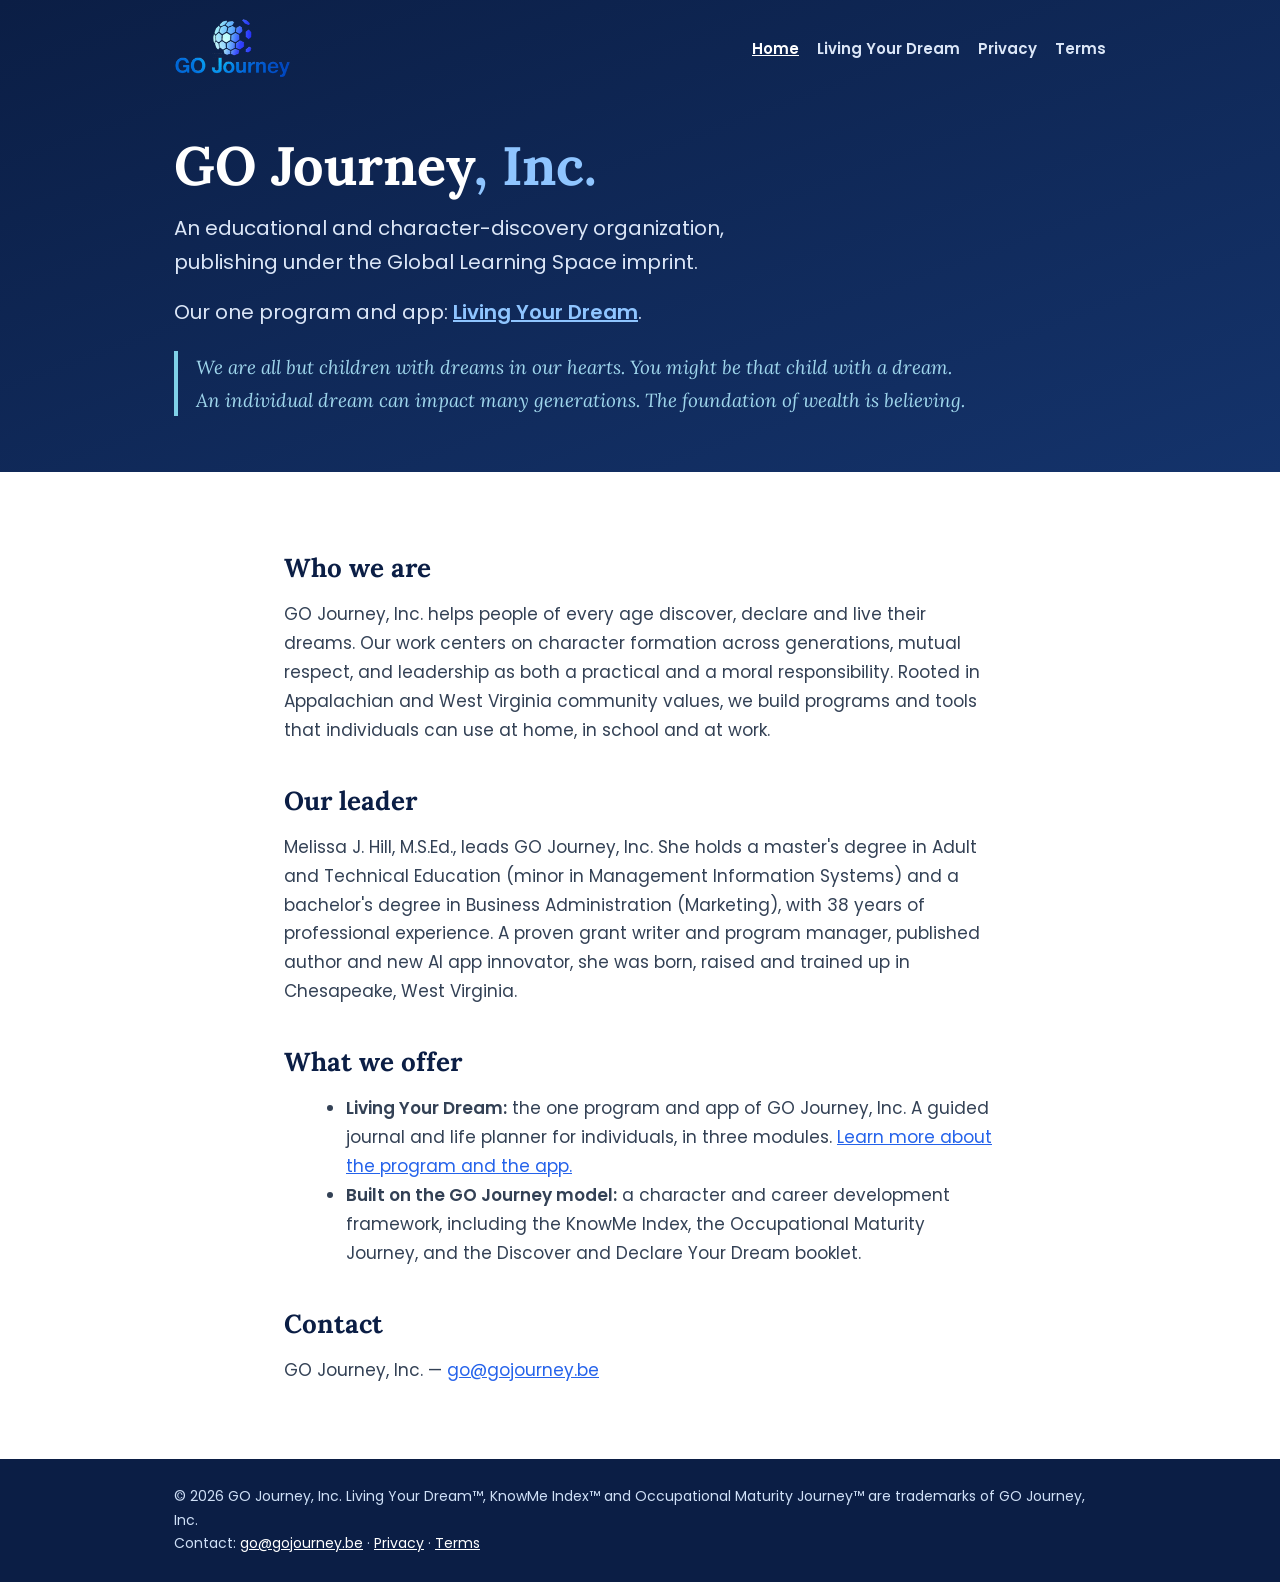
==== commit 64286eb7: "Add files via upload" ====
--- a/index.html
+++ b/index.html
@@ -1,12773 +1,8 @@
-<!DOCTYPE html>
-<!--
-  Living Your Dream — GO Journey & Journal
-  © 2026 GO Journey, Inc. All Rights Reserved.
-  Author / Developer: Melissa J. Hill, M.S.Ed. — GO Journey, Inc.
-  11738 MacCorkle Ave, Chesapeake, WV 25315 · gojourney.be
-  ISBN 978-1-7335663-1-5
-
-  This file, including all text, design, framework, methodology, and code,
-  is the intellectual property of Melissa J. Hill, M.S.Ed. and GO Journey, Inc.,
-  protected under United States and international copyright law.
-
-  Licensed for personal use by the original purchaser only. Do not copy,
-  redistribute, resell, or remove this notice. Full license terms are in
-  this file itself, under About → Copyright & License. For a group or
-  organizational license, contact GO Journey, Inc. at go@gojourney.be.
--->
-<html lang="en">
-<head>
-<meta name="theme-color" content="#0b1e45"/>
-<meta name="description" content="Living Your Dream — the program and app of GO Journey, Inc. Discover, declare and live your dream. Know · Believe · Declare · Plan · Journey · Celebrate."/>
-<link rel="manifest" href="/manifest.webmanifest"/>
-<link rel="icon" type="image/png" sizes="32x32" href="/ic-favicon-32.png"/>
-<link rel="icon" type="image/png" sizes="48x48" href="/ic-favicon-48.png"/>
-<link rel="apple-touch-icon" href="/ic-apple-touch-icon.png"/>
-<meta name="apple-mobile-web-app-capable" content="yes"/>
-<meta name="mobile-web-app-capable" content="yes"/>
-<meta name="apple-mobile-web-app-title" content="Living Your Dream"/>
-<style id="km-fonts">@font-face{font-family:'Lora';font-style:normal;font-weight:400;font-display:swap;src:url(/lora-latin-400-normal.woff2) format('woff2')}@font-face{font-family:'Lora';font-style:normal;font-weight:500;font-display:swap;src:url(/lora-latin-500-normal.woff2) format('woff2')}@font-face{font-family:'Lora';font-style:normal;font-weight:700;font-display:swap;src:url(/lora-latin-700-normal.woff2) format('woff2')}@font-face{font-family:'Lora';font-style:italic;font-weight:400;font-display:swap;src:url(/lora-latin-400-italic.woff2) format('woff2')}@font-face{font-family:'Lora';font-style:italic;font-weight:700;font-display:swap;src:url(/lora-latin-700-italic.woff2) format('woff2')}@font-face{font-family:'Poppins';font-style:normal;font-weight:300;font-display:swap;src:url(/poppins-latin-300-normal.woff2) format('woff2')}@font-face{font-family:'Poppins';font-style:normal;font-weight:400;font-display:swap;src:url(/poppins-latin-400-normal.woff2) format('woff2')}@font-face{font-family:'Poppins';font-style:normal;font-weight:500;font-display:swap;src:url(/poppins-latin-500-normal.woff2) format('woff2')}@font-face{font-family:'Poppins';font-style:normal;font-weight:600;font-display:swap;src:url(/poppins-latin-600-normal.woff2) format('woff2')}
-/* ── MODULE CARDS + STRIP ── */
-.mod-cards{display:grid;grid-template-columns:repeat(auto-fit,minmax(250px,1fr));gap:14px;text-align:left;margin-bottom:16px}
-.mod-card{background:rgba(255,255,255,.07);border:1px solid rgba(255,255,255,.16);border-top:5px solid var(--mc);border-radius:10px;padding:16px 16px 14px;display:flex;flex-direction:column}
-.mod-num{font-size:10px;font-weight:700;letter-spacing:.1em;text-transform:uppercase;color:rgba(255,255,255,.55);margin-bottom:4px}
-.mod-name{font-family:'Lora',serif;font-size:20px;font-weight:700;color:#fff;line-height:1.2;margin-bottom:6px}
-.mod-tag{font-size:13px;color:rgba(255,255,255,.9);margin-bottom:10px;line-height:1.5}
-.mod-list{margin:0 0 10px;padding-left:18px;font-size:12px;color:rgba(255,255,255,.7);line-height:1.6}
-.mod-out{font-size:12px;color:rgba(255,255,255,.8);margin-bottom:14px;line-height:1.5}
-.mod-go{margin-top:auto;background:var(--mc);color:#fff;border:none;border-radius:8px;padding:11px 14px;font-size:13px;font-weight:700;font-family:'Poppins',sans-serif;cursor:pointer;min-height:44px}
-.mod-go:hover{filter:brightness(1.12)}
-.mod-help{font-size:12px;color:rgba(255,255,255,.6);margin-bottom:26px;line-height:1.6}
-.mod-help a{color:var(--sky)}
-.module-strip{margin:0 0 14px;padding:10px 14px;background:#f3f6fb;border-left:5px solid var(--mc,#2563eb);border-radius:6px;font-size:12.5px;color:#1e293b;line-height:1.55;display:flex;flex-wrap:wrap;gap:6px 14px;align-items:center}
-.module-strip .ms-name{font-weight:700;color:var(--mc,#2563eb)}
-.module-strip a{color:var(--mc,#2563eb);font-weight:600;cursor:pointer;text-decoration:underline;margin-left:auto}
-@media print{.module-strip{display:none!important}}
-.thesis{font-family:'Lora',serif;font-style:italic;font-size:clamp(14px,2.2vw,17px);line-height:1.5;color:#fff;max-width:640px;margin:0 auto 16px;padding:12px 16px;border-top:2px solid var(--sil);border-bottom:2px solid var(--sil)}
-.thesis-card{font-family:'Lora',serif;font-size:17px;font-weight:700;line-height:1.5;color:var(--navy);background:#fff;border:1px solid #cbd8ee;border-left:6px solid #2563eb;border-radius:8px;padding:16px 20px;margin-bottom:20px}
-.path{display:flex;align-items:stretch;justify-content:center;gap:8px;text-align:left;margin-bottom:18px}
-.step{flex:1 1 0;min-width:0;background:rgba(255,255,255,.08);border:1px solid rgba(255,255,255,.18);border-top:5px solid var(--mc);border-radius:12px;padding:16px;display:flex;flex-direction:column}
-.step-n{width:34px;height:34px;border-radius:50%;background:var(--mc);color:#fff;font-weight:700;font-size:18px;display:flex;align-items:center;justify-content:center;margin-bottom:8px}
-.step-q{font-family:'Lora',serif;font-size:22px;font-weight:700;color:#fff;line-height:1.2;margin-bottom:4px}
-.step-name{font-size:12px;font-weight:700;letter-spacing:.04em;text-transform:uppercase;color:rgba(255,255,255,.65);margin-bottom:8px}
-.step-d{font-size:14px;color:rgba(255,255,255,.88);line-height:1.55;margin-bottom:14px}
-.step-go{margin-top:auto;background:transparent;color:#fff;border:2px solid var(--mc);border-radius:8px;padding:11px 12px;font-size:14px;font-weight:700;font-family:'Poppins',sans-serif;cursor:pointer;min-height:46px}
-.step-go-main{background:var(--mc);font-size:16px}
-.step-go:hover{filter:brightness(1.2)}
-.step-arrow{align-self:center;color:rgba(255,255,255,.4);font-size:22px;flex:0 0 auto}
-.swipe-hint{display:none}
-@media(max-width:700px){
-.path{flex-direction:column;justify-content:flex-start;gap:12px;overflow:visible;scroll-snap-type:none;padding:0;margin:0}
-.step{flex:0 0 auto;width:100%;max-width:none;padding:16px 16px 14px}
-.step-arrow{display:none}
-.mod-help{margin-top:16px!important}
-.swipe-hint{display:none!important;font-size:12px;color:rgba(255,255,255,.65);margin:-4px 0 12px;text-align:center;letter-spacing:.03em}
-}
-
-#page-cover.active ~ .nav-row2{display:none}
-.cover-page{padding-bottom:calc(40px + env(safe-area-inset-bottom,0px))}
-
-/* ── SIDE MENU (modules) ── */
-#nav-row0b,#nav-row1{display:none!important}
-div[style*="right:360px"]{display:none!important}
-.nav-row2 .sub-group:not(#sg-about){display:none!important}
-.nav-row2:not(:has(#sg-about.visible)){display:none!important}
-#sidenav{position:fixed;left:0;top:0;width:310px;bottom:0;background:#0f2550;color:#fff;overflow-y:auto;z-index:90;border-right:1px solid rgba(255,255,255,.12);padding:14px 10px 28px;font-family:'Poppins',sans-serif}
-.sn-focus{margin:18px 4px 0;padding:14px 14px 14px 16px;border-left:4px solid var(--sky);background:rgba(255,255,255,.05);border-radius:0 10px 10px 0}
-.sn-focus-t{font-family:'Lora',serif;font-size:17px;font-weight:700;line-height:1.35;color:#fff;margin-bottom:8px}
-.sn-focus p{margin:0;font-size:13.5px;line-height:1.6;color:rgba(255,255,255,.8)}
-.sn-title{font-size:12px;font-weight:700;letter-spacing:.12em;text-transform:uppercase;color:rgba(255,255,255,.5);padding:0 8px 8px}
-.sn-mod{margin-bottom:8px;border-left:5px solid var(--mc);background:rgba(255,255,255,.05);border-radius:0 10px 10px 0}
-.sn-mod-btn{width:100%;display:flex;align-items:center;gap:10px;background:none;border:none;color:#fff;text-align:left;padding:12px 10px;cursor:pointer;font-family:'Poppins',sans-serif;font-size:17px;font-weight:700;line-height:1.3;min-height:48px}
-.sn-num{flex:0 0 26px;width:26px;height:26px;border-radius:50%;background:var(--mc);display:flex;align-items:center;justify-content:center;font-size:13px}
-.sn-chev{margin-left:auto;transition:transform .15s;opacity:.7}
-.sn-mod.open .sn-chev{transform:rotate(90deg)}
-.sn-mod.cur{background:rgba(255,255,255,.11)}
-.sn-body{display:none;padding:0 0 10px}
-.sn-mod.open .sn-body{display:block}
-.sn-grp{font-size:10.5px;font-weight:700;letter-spacing:.08em;text-transform:uppercase;color:rgba(255,255,255,.5);padding:8px 12px 3px 42px}
-.sn-item{display:block;width:100%;text-align:left;background:none;border:none;color:rgba(255,255,255,.82);font-family:'Poppins',sans-serif;font-size:14.5px;padding:8px 12px 8px 42px;cursor:pointer;min-height:38px;border-left:3px solid transparent}
-.sn-item:hover{background:rgba(255,255,255,.08);color:#fff}
-.sn-item.active{background:rgba(255,255,255,.16);color:#fff;font-weight:600;border-left-color:var(--sky)}
-#sn-today{margin-top:14px;padding:12px 10px;border-top:1px solid rgba(255,255,255,.12);font-size:13px;color:rgba(255,255,255,.7)}
-#sn-today .sn-today-t{font-size:14px;font-weight:700;letter-spacing:.02em;color:#fff}
-#sn-today .sn-today-t span{font-weight:400;font-size:12px;color:rgba(255,255,255,.65)}
-#sn-today #daily-wellness-widget{margin:4px 0 0!important;padding:0!important;flex-wrap:wrap;gap:8px 12px!important}
-.sn-open{display:none}
-#sn-backdrop{display:none}
-@media(min-width:901px){.page,.nav-row2{margin-left:310px}}
-@media(max-width:900px){
- #sidenav{top:0!important;width:min(86vw,320px);transform:translateX(-105%);transition:transform .2s;z-index:3000;box-shadow:6px 0 24px rgba(0,0,0,.4)}
- #sidenav.open{transform:none}
- #sn-backdrop.open{display:block;position:fixed;inset:0;background:rgba(0,0,0,.5);z-index:2999}
- .sn-open{display:block;flex:0 0 auto;background:var(--sky);color:#0b1e45;border:none;border-radius:8px;margin:6px 10px 6px 0;padding:6px 12px;font-family:'Poppins',sans-serif;font-size:12.5px;font-weight:700;cursor:pointer;white-space:nowrap}
-}
-@media print{#sidenav,#sn-backdrop,.sn-open{display:none!important}.page,.nav-row2{margin-left:0!important}}
-</style>
-<meta charset="UTF-8"/>
-<script>
-// ══════════════════════════════════════════════════════════════════════════
-// FAMILY PORTAL — PROFILE-SCOPED STORAGE (runs before every other script)
-// One account holder (parent / guardian) plus one-to-
-// many children, each with a fully separate journal on this device.
-//   • Account holder ("owner") keeps the original, unprefixed keys, so every
-//     existing journal keeps working with no migration.
-//   • Each child's keys live under  gjfp:<childId>:<originalKey>
-//   • Family settings live in       gjfp_family
-// The app's own localStorage calls are transparently routed to the active
-// profile, so every page, export, import and "New Entry" stays per-person.
-// ══════════════════════════════════════════════════════════════════════════
-(function(){
-  var LS; try{ LS = window.localStorage; }catch(e){ return; }
-  if(!LS || typeof Storage==='undefined') return;
-  var P = Storage.prototype;
-  var lenDesc = Object.getOwnPropertyDescriptor(P,'length');
-  var raw = { get:P.getItem, set:P.setItem, remove:P.removeItem, key:P.key, clear:P.clear, len:lenDesc && lenDesc.get };
-  if(!raw.len) return;
-  var FAMILY_KEY='gjfp_family', NS='gjfp:', LOCKED='__locked__';
-
-  function rGet(k){ return raw.get.call(LS,k); }
-  function rSet(k,v){ return raw.set.call(LS,k,v); }
-  function rRemove(k){ return raw.remove.call(LS,k); }
-  function rKeys(){ var out=[], n=raw.len.call(LS); for(var i=0;i<n;i++){ var k=raw.key.call(LS,i); if(k!==null) out.push(k); } return out; }
-  function readFamily(){ try{ var f=JSON.parse(rGet(FAMILY_KEY)||'null'); if(f && !Array.isArray(f.profiles)) f.profiles=[]; return f; }catch(e){ return null; } }
-  function ss(){ try{ return window.sessionStorage; }catch(e){ return null; } }
-  function ssGet(k){ var s=ss(); return s ? raw.get.call(s,k) : null; }
-  function ssSet(k,v){ var s=ss(); if(s) raw.set.call(s,k,v); }
-
-  var family = readFamily();
-  var hasMembers = !!(family && family.profiles.length);
-  var active = 'owner';
-  if(hasMembers){
-    var u = ssGet('gjfp_unlocked');
-    active = (u==='owner' || (u && family.profiles.some(function(p){return p.id===u;}))) ? u : LOCKED;
-  }
-  var prefix = '';
-  function prefixFor(id){ return id==='owner' ? '' : NS+id+':'; }
-  function inScope(k, id){
-    if(id==='owner') return k.indexOf('gjfp')!==0;
-    return k.indexOf(prefixFor(id))===0;
-  }
-  function keysFor(id){
-    var p=prefixFor(id);
-    return rKeys().filter(function(k){ return inScope(k,id); }).map(function(k){ return k.slice(p.length); });
-  }
-  function setActive(id){ active=id; prefix=prefixFor(id); }
-  setActive(active);
-
-  // Locked session: wipe the scratch namespace and give it a placeholder
-  // registration so the sign-up overlay stays out of the way of the picker.
-  if(active===LOCKED){
-    keysFor(LOCKED).forEach(function(k){ rRemove(prefixFor(LOCKED)+k); });
-    rSet(prefixFor(LOCKED)+'lyd_reg_name','Family');
-    rSet(prefixFor(LOCKED)+'lyd_reg_email','family@local');
-  }
-
-  function quotaWarn(){
-    try{ if(typeof window.fpQuotaWarning==='function') window.fpQuotaWarning(); }catch(e){}
-  }
-
-  P.getItem = function(k){ if(this!==LS) return raw.get.call(this,k); return raw.get.call(LS, prefix+String(k)); };
-  P.setItem = function(k,v){
-    if(this!==LS) return raw.set.call(this,k,v);
-    try{ return raw.set.call(LS, prefix+String(k), v); }
-    catch(e){ if(e && (e.name==='QuotaExceededError' || e.code===22)) quotaWarn(); throw e; }
-  };
-  P.removeItem = function(k){ if(this!==LS) return raw.remove.call(this,k); return raw.remove.call(LS, prefix+String(k)); };
-  P.key = function(i){ if(this!==LS) return raw.key.call(this,i); var ks=keysFor(active); return (i>=0 && i<ks.length) ? ks[i] : null; };
-  P.clear = function(){
-    if(this!==LS) return raw.clear.call(this);
-    keysFor(active).forEach(function(k){ rRemove(prefix+k); });
-  };
-  Object.defineProperty(P,'length',{ configurable:true, enumerable:lenDesc.enumerable,
-    get:function(){ return this===LS ? keysFor(active).length : raw.len.call(this); } });
-
-  window.GJFP = {
-    LOCKED: LOCKED,
-    get active(){ return active; },
-    get family(){ return readFamily(); },
-    saveFamily: function(f){ rSet(FAMILY_KEY, JSON.stringify(f)); },
-    rawGet: rGet, rawSet: rSet, rawRemove: rRemove, rawKeys: rKeys,
-    keysFor: keysFor, prefixFor: prefixFor,
-    // Read (or compute from) another profile's data without switching the app.
-    withProfile: function(id, fn){ var prev=active; setActive(id); try{ return fn(); } finally{ setActive(prev); } },
-    // Switch the whole app to a profile (reloads so every page re-reads).
-    switchTo: function(id){
-      ssSet('gjfp_unlocked', id);
-      var f=readFamily();
-      if(f){ var p=f.profiles.find(function(x){return x.id===id;}); if(p){ p.lastOpened=Date.now(); rSet(FAMILY_KEY, JSON.stringify(f)); } }
-      location.reload();
-    },
-    lock: function(){ var s=ss(); if(s) raw.remove.call(s,'gjfp_unlocked'); location.reload(); },
-    deleteProfileData: function(id){ if(id==='owner'||!id) return; var p=prefixFor(id); keysFor(id).forEach(function(k){ rRemove(p+k); }); },
-    bytesUsed: function(){ var n=0; rKeys().forEach(function(k){ n+=(k.length+(rGet(k)||'').length)*2; }); return n; }
-  };
-})();
-</script>
-<meta name="viewport" content="width=device-width,initial-scale=1.0"/>
-<meta name="author" content="Melissa J. Hill, M.S.Ed. — GO Journey, Inc."/>
-<meta name="copyright" content="© 2026 GO Journey, Inc. All Rights Reserved. Licensed for personal use by the original purchaser only."/>
-<title>Living Your Dream — GO Journey, Inc.</title>
-
-<style>
-*,*::before,*::after{box-sizing:border-box;margin:0;padding:0}
-:root{
-  --navy:#0b1e45;--navy2:#1a3a6e;--blue:#2563eb;--blue2:#1d4ed8;
-  --sky:#93c5fd;--pale:#dbeafe;--pale2:#f0f6ff;
-  --sil:#94a3b8;--sil2:#e2e8f0;--sil3:#f1f5f9;
-  --tx:#0f172a;--tx2:#334155;--tx3:#5c6b80;
-  --white:#ffffff;--offwhite:#f1f5f9;--plat:#E5E4E2;
-  --r:10px;--r2:16px;
-}
-.sr-only{position:absolute;width:1px;height:1px;padding:0;margin:-1px;overflow:hidden;clip:rect(0,0,0,0);white-space:nowrap;border:0}
-/* Global keyboard-focus fallback: every input/select/textarea/button/link/
-   custom-control gets a clearly visible ring when tabbed to, even where an
-   individual element's own outline:none has no specific :focus replacement.
-   :focus-visible (not :focus) means mouse clicks don't trigger it — only
-   real keyboard navigation does, so this never adds unwanted rings on click. */
-input:focus-visible,textarea:focus-visible,select:focus-visible,button:focus-visible,a:focus-visible,[tabindex]:focus-visible{
-  outline:2px solid #ffffff;outline-offset:1px;box-shadow:0 0 0 4px #2563eb;border-radius:4px;
-}
-html{scroll-behavior:smooth;font-size:16px}
-body{font-family:'Poppins',sans-serif;background:#0b1e45;background-image:radial-gradient(ellipse 60% 80% at 0% 50%, rgba(18,45,140,0.85) 0%, transparent 70%), radial-gradient(ellipse 60% 80% at 100% 50%, rgba(20,50,140,0.85) 0%, transparent 70%);background-attachment:fixed;color:var(--tx);-webkit-font-smoothing:antialiased}
-
-/* ── TOOLBAR ── */
-.toolbar{position:sticky;top:0;z-index:100;background:var(--navy);padding:10px 24px;display:flex;align-items:center;justify-content:space-between;border-bottom:3px solid var(--sil)}
-.toolbar-brand{font-family:'Lora',serif;font-size:15px;color:var(--white);font-weight:700;letter-spacing:-.3px}
-.toolbar-brand span{color:var(--sky)}
-.toolbar-brand span::before{content:'\00b7\00a0'}
-.toolbar-right{display:flex;gap:8px;align-items:center}
-.btn{padding:7px 16px;border-radius:20px;font-size:12px;font-weight:500;cursor:pointer;border:none;font-family:'Poppins',sans-serif;transition:all .15s}
-.btn-ghost{background:rgba(255,255,255,.12);color:var(--white);border:1px solid rgba(255,255,255,.25)}
-.btn-ghost:hover{background:rgba(255,255,255,.22)}
-.btn-primary{background:var(--blue);color:var(--white)}
-.btn-primary:hover{background:var(--blue2)}
-.save-indicator{font-size:11px;color:rgba(255,255,255,.65);margin-right:4px}
-
-/* ── THREE-ROW NAV ── */
-.nav-row0{background:#081733;padding:0 24px;display:flex;gap:0;overflow-x:auto;scrollbar-width:none}
-.nav-row0::-webkit-scrollbar{display:none}
-.nav-row0>span{white-space:nowrap;flex:0 0 auto}
-#nav-row0{padding-left:12px;padding-right:12px}
-#nav-journey-state-indicator{padding:0 10px!important}
-#nav-wellness-state-indicator{padding:0 10px!important}
-.dw-top{padding:0 10px!important;gap:8px!important}
-.dw-title{font-size:11px;color:rgba(255,255,255,.75)}.dw-title b{color:#fff;font-weight:700;font-size:12px}.dw-title i{font-style:normal;color:rgba(255,255,255,.6)}
-.nav-row0b{background:#0f2550;padding:0 24px;display:flex;gap:0;overflow-x:auto;scrollbar-width:none;border-top:1px solid rgba(255,255,255,.08)}
-.nav-row0b::-webkit-scrollbar{display:none}
-.super-btn{padding:10px 16px;font-size:11.5px;font-weight:700;letter-spacing:.02em;color:rgba(255,255,255,.5);cursor:pointer;border-bottom:3px solid transparent;white-space:nowrap;font-family:'Poppins',sans-serif;background:none;border-top:none;border-left:none;border-right:none;transition:all .15s}
-.super-btn:hover{color:var(--white)}
-.super-btn.active{color:var(--sky);border-bottom-color:var(--sky)}
-.nav-row1{background:var(--navy);padding:0 24px;display:flex;gap:0;overflow-x:auto;scrollbar-width:none}
-.nav-row1::-webkit-scrollbar{display:none}
-.nav-row2{background:var(--white);border-bottom:2px solid var(--sil2);padding:0 24px;display:flex;gap:0;overflow-x:auto;scrollbar-width:none;min-height:40px;align-items:center}
-.nav-row2::-webkit-scrollbar{display:none}
-.grp-btn{padding:11px 16px;font-size:12px;font-weight:600;color:rgba(255,255,255,.55);cursor:pointer;border-bottom:3px solid transparent;white-space:nowrap;font-family:'Poppins',sans-serif;background:none;border-top:none;border-left:none;border-right:none;transition:all .15s}
-.grp-btn:hover{color:var(--white)}
-.grp-btn.active{color:var(--white);border-bottom-color:var(--sky)}
-.sub-btn{padding:8px 14px;font-size:12px;font-weight:500;color:var(--tx3);cursor:pointer;border-bottom:3px solid transparent;white-space:nowrap;font-family:'Poppins',sans-serif;background:none;border-top:none;border-left:none;border-right:none;transition:all .15s}
-.sub-btn:hover{color:var(--navy)}
-.sub-btn.active{color:var(--blue);border-bottom-color:var(--blue);font-weight:600}
-.sub-group{display:none;align-items:center}
-.sub-group.visible{display:flex}
-
-/* ── SECTIONS ── */
-.page{display:none;animation:fadeIn .2s ease;background:var(--white);min-height:calc(100vh - 88px)}
-.page.active{display:block}
-@keyframes fadeIn{from{opacity:0;transform:translateY(6px)}to{opacity:1;transform:translateY(0)}}
-.page-inner{max-width:1100px;margin:0 auto;padding:16px 24px 48px}
-
-/* ── COVER PAGE ── */
-.cover-page{background:var(--navy);min-height:calc(100vh - 104px);display:flex;align-items:center;justify-content:center;text-align:center;padding:60px 24px;position:relative;overflow:hidden}
-.cover-page::before{content:'';position:absolute;inset:0;background:radial-gradient(ellipse 70% 50% at 50% 0%,rgba(37,99,235,.35) 0%,transparent 70%);pointer-events:none}
-.cover-inner{position:relative;z-index:1;max-width:960px;width:100%}
-.cover-meta{max-width:520px;margin-left:auto!important;margin-right:auto!important}
-.cover-logo{display:block;width:120px;height:auto;margin:0 auto 18px;filter:drop-shadow(0 4px 18px rgba(0,0,0,.35))}
-.cover-star{font-size:28px;color:var(--sil);margin-bottom:16px}
-.cover-h1{font-family:'Lora',serif;font-size:clamp(2.4rem,6vw,3.8rem);font-weight:700;color:var(--white);line-height:1.05;letter-spacing:-.03em;margin-bottom:8px}
-.cover-h1 span{color:var(--sky)}
-.cover-sub{font-size:13px;color:rgba(255,255,255,.60);margin-bottom:32px;line-height:1.7}
-.cover-rule{width:100px;height:2px;background:var(--sil);margin:0 auto 32px}
-.cover-meta{display:grid;grid-template-columns:1fr 1fr;gap:12px;text-align:left;margin-bottom:36px}
-.cover-field label{display:block;font-size:10px;font-weight:600;letter-spacing:.1em;text-transform:uppercase;color:rgba(255,255,255,.35);margin-bottom:5px}
-.cover-field input{width:100%;background:rgba(255,255,255,.08);border:1px solid rgba(255,255,255,.18);border-radius:6px;padding:9px 12px;color:var(--white);font-size:13px;font-family:'Poppins',sans-serif;outline:none;transition:border-color .15s}
-.cover-field input::placeholder{color:rgba(255,255,255,.30)}
-.cover-field input:focus{border-color:var(--sky)}
-.cover-field textarea{width:100%;background:rgba(255,255,255,.08);border:1px solid rgba(255,255,255,.18);border-radius:6px;padding:9px 12px;color:var(--white);font-size:13px;font-family:'Poppins',sans-serif;outline:none;transition:border-color .15s;resize:vertical;line-height:1.6;min-height:88px}
-.cover-field textarea::placeholder{color:rgba(255,255,255,.30)}
-.cover-field textarea:focus{border-color:var(--sky)}
-.cover-field select{width:100%;background:rgba(255,255,255,.08);border:1px solid rgba(255,255,255,.18);border-radius:6px;padding:9px 12px;color:var(--white);font-size:13px;font-family:'Poppins',sans-serif;outline:none;transition:border-color .15s}
-.cover-field select:focus{border-color:var(--sky)}
-.cover-field select option{color:var(--tx)}
-.kbpj{background:var(--blue);border-radius:100px;padding:10px 24px;font-size:11px;font-weight:600;color:var(--white);letter-spacing:.12em;text-transform:uppercase;display:inline-block;margin-bottom:20px}
-.cover-tagline{font-family:'Lora',serif;font-style:italic;font-size:14px;color:var(--sil);margin-bottom:32px}
-.cover-footer{font-size:11px;color:rgba(255,255,255,.30);border-top:1px solid rgba(255,255,255,.10);padding-top:20px;margin-top:12px}
-
-/* ── PAGE HEADER ── */
-.page-header{background:var(--navy);padding:20px 0 16px;margin-bottom:16px;border-radius:0 0 16px 16px;position:relative;overflow:hidden}
-.page-header::after{content:'';position:absolute;bottom:0;left:0;right:0;height:3px;background:var(--sil)}
-.page-header-inner{max-width:1100px;margin:0 auto;padding:0 24px}
-.page-eyebrow{font-size:10px;font-weight:600;letter-spacing:.14em;text-transform:uppercase;color:var(--sky);margin-bottom:6px}
-.page-greeting{position:absolute;top:14px;right:24px;font-size:11px;color:var(--sky);font-family:'Poppins',sans-serif;opacity:0.85;display:none}
-.page-greeting .greet-name{color:var(--plat);font-weight:600}
-.page-title{font-family:'Lora',serif;font-size:clamp(1.6rem,4vw,2.2rem);font-weight:700;color:var(--white);line-height:1.1}
-.page-desc{font-size:12.5px;color:rgba(255,255,255,.55);margin-top:6px;line-height:1.6}
-
-/* ── WEEK STATUS BAR ── */
-.week-bar{background:var(--white);border:1px solid var(--sil2);border-radius:var(--r);padding:14px 18px;display:flex;gap:12px;align-items:center;flex-wrap:wrap;margin-bottom:24px}
-.week-field-sm{display:flex;align-items:center;gap:8px;font-size:12px;color:var(--tx3)}
-.week-field-sm input{background:var(--pale2);border:1px solid var(--sil2);border-radius:6px;padding:5px 10px;font-size:12px;font-family:'Poppins',sans-serif;color:var(--tx);outline:none;width:100px}
-.passport-btns{display:flex;gap:4px}
-.pp-btn{padding:5px 12px;border-radius:100px;font-size:11px;font-weight:500;cursor:pointer;border:1px solid var(--sil2);background:var(--offwhite);color:var(--tx3);font-family:'Poppins',sans-serif;transition:all .12s}
-.pp-btn.on{background:var(--navy);color:var(--white);border-color:var(--navy)}
-
-/* ── FORM ELEMENTS ── */
-.field{margin-bottom:20px}
-.field label{display:block;font-size:11px;font-weight:600;letter-spacing:.08em;text-transform:uppercase;color:var(--tx3);margin-bottom:7px}
-.field textarea,.field input[type=text],.field input[type=date],.field input[type=email]{
-  width:100%;background:var(--white);border:1px solid var(--sil2);border-radius:var(--r);
-  padding:11px 14px;font-size:13.5px;font-family:'Poppins',sans-serif;color:var(--tx);
-  line-height:1.6;resize:vertical;outline:none;transition:border-color .15s
-}
-.field textarea:focus,.field input:focus{border-color:var(--blue)}
-.lined-area{
-  background:white;border:1px solid var(--sil2);border-radius:var(--r);padding:14px;
-  background-image:repeating-linear-gradient(white,white 27px,var(--sil2) 28px);
-  background-size:100% 28px;line-height:28px;
-}
-.lined-area textarea{
-  width:100%;border:none;background:transparent;outline:none;
-  font-size:13.5px;font-family:'Poppins',sans-serif;color:var(--tx);
-  line-height:28px;resize:none;padding:0
-}
-
-/* ── CARDS ── */
-.card{background:var(--white);border:1px solid var(--sil2);border-radius:var(--r2);padding:22px;margin-bottom:16px;position:relative}
-.card-accent{position:absolute;top:0;left:0;bottom:0;width:4px;border-radius:var(--r2) 0 0 var(--r2)}
-.card-title{font-family:'Lora',serif;font-size:14px;font-weight:700;color:var(--navy);margin-bottom:14px}
-.two-col{display:grid;grid-template-columns:1fr 1fr;gap:14px}
-@media(max-width:560px){.two-col{grid-template-columns:1fr}}
-
-/* ── LAYOUT GUARDS (no sideways page scroll on phones) ── */
-@media(max-width:560px){.km-pmo-row3,.km-pmo-task{grid-template-columns:1fr!important}}
-.card,.two-col>*,.page-inner{min-width:0}
-.km-input{min-width:0;max-width:100%}
-.tbl-wrap{max-width:100%;position:relative}
-
-/* ── TABLE ── */
-.tbl-wrap{overflow-x:auto;border-radius:var(--r);border:1px solid var(--sil2)}
-table{width:100%;border-collapse:collapse;font-size:12.5px;min-width:480px}
-thead tr{background:var(--navy)}
-th{padding:11px 12px;text-align:left;font-size:11px;font-weight:600;letter-spacing:.08em;color:var(--white)}
-td{padding:0;border-bottom:1px solid var(--sil2);vertical-align:top}
-tr.notes-r td{background:var(--pale2)}
-tr:last-child td{border-bottom:none}
-td input,td select,td textarea{
-  width:100%;border:none;background:transparent;font-size:12.5px;font-family:'Poppins',sans-serif;
-  color:var(--tx);padding:9px 10px;outline:none;resize:none
-}
-td select{cursor:pointer}
-tr:nth-child(4n+1) td{background:var(--offwhite)}
-.row-num{width:36px;text-align:center;font-weight:600;color:var(--blue);font-size:12px}
-#names-body td:first-child{padding-left:14px}
-#names-body td:last-child{padding-right:14px}
-
-/* ── CHALLENGE CARD ── */
-.ch-card{border-left:3px solid var(--blue);background:var(--white);border-radius:0 var(--r) var(--r) 0;
-  border-top:1px solid var(--sil2);border-right:1px solid var(--sil2);border-bottom:1px solid var(--sil2);
-  padding:18px;margin-bottom:14px}
-.ch-label{font-size:11px;font-weight:600;letter-spacing:.1em;text-transform:uppercase;margin-bottom:10px}
-.status-btns{display:flex;gap:6px;flex-wrap:wrap;margin-top:8px}
-.st-btn{padding:4px 12px;border-radius:100px;font-size:11px;font-weight:500;cursor:pointer;
-  border:1px solid var(--sil2);background:var(--offwhite);color:var(--tx3);
-  font-family:'Poppins',sans-serif;transition:all .12s}
-.st-btn.ll{background:#dcfce7;border-color:#16a34a;color:#14532d}
-.st-btn.str{background:#fef3c7;border-color:#d97706;color:#78350f}
-.st-btn.hlp{background:#fee2e2;border-color:#dc2626;color:#7f1d1d}
-
-/* ── WELLNESS DIMS ── */
-.dim-grid{display:flex;gap:6px;flex-wrap:wrap;margin-bottom:18px}
-.dim-btn{padding:5px 13px;border-radius:100px;font-size:11.5px;font-weight:500;cursor:pointer;
-  border:1px solid var(--sil2);background:var(--offwhite);color:var(--tx3);
-  font-family:'Poppins',sans-serif;transition:all .12s}
-.dim-btn.on{background:var(--pale);border-color:var(--blue);color:var(--navy)}
-.rate-row{display:flex;align-items:center;gap:14px;margin-top:14px;flex-wrap:wrap}
-.rate-row input[type=range]{flex:1;min-width:120px;accent-color:var(--blue)}
-.rate-label{font-size:13px;font-weight:500;color:var(--blue);min-width:110px}
-
-/* ── QUOTE CARD ── */
-.quote-card{background:var(--navy);border-radius:var(--r2);padding:22px 26px;margin:20px 0}
-.quote-card p{font-family:'Lora',serif;font-style:italic;font-size:14px;color:var(--sil);line-height:1.6}
-.quote-card span{display:block;font-size:11px;color:rgba(255,255,255,.60);margin-top:8px;letter-spacing:.06em}
-
-/* ── ABOUT PAGE ── */
-.about-sec{margin-bottom:20px;border-radius:var(--r2);overflow:hidden;border:1px solid var(--sil2)}
-.about-sec-hdr{padding:14px 18px;font-size:13px;font-weight:600;color:var(--white)}
-.about-sec-body{padding:16px 18px;font-size:13px;color:var(--tx2);line-height:1.75;background:var(--white)}
-.about-sec-body p{margin-bottom:10px}
-.about-sec-body p:last-child{margin-bottom:0}
-
-/* ── STATUS GUIDE ── */
-.status-guide{background:var(--pale2);border-radius:var(--r);padding:12px 16px;display:flex;gap:14px;flex-wrap:wrap;margin-top:14px}
-.sg-item{display:flex;align-items:center;gap:6px;font-size:11.5px;color:var(--tx3)}
-.sg-dot{width:8px;height:8px;border-radius:50%;flex-shrink:0}
-
-/* ── DECLARATION BOX ── */
-.decl-box{background:var(--pale2);border:1px solid var(--sil2);border-radius:var(--r2);padding:18px;margin-top:18px}
-.decl-title{font-family:'Lora',serif;font-size:14px;font-weight:700;color:var(--navy);margin-bottom:12px}
-
-/* ── PRINT STYLES ── */
-@media print{
-  .toolbar,.reg-user-bar,.nav-row0,.nav-row0b,.nav-row1,.nav-row2{display:none!important}
-  .page{display:none!important}
-  .page.active{display:block!important;page-break-after:always}
-  .cover-page{min-height:100vh;-webkit-print-color-adjust:exact;print-color-adjust:exact}
-  .page-header{-webkit-print-color-adjust:exact;print-color-adjust:exact}
-  .card,.ch-card,.about-sec{-webkit-print-color-adjust:exact;print-color-adjust:exact}
-  .pp-btn.on,.quote-card,.status-guide{-webkit-print-color-adjust:exact;print-color-adjust:exact}
-  body{background:white}
-  @page{margin:0.5in}
-}
-
-/* ── REGISTRATION OVERLAY ── */
-.reg-overlay{position:fixed;inset:0;background:#0b1e45;background-image:radial-gradient(ellipse 60% 80% at 0% 50%, rgba(18,45,140,0.85) 0%, transparent 70%), radial-gradient(ellipse 60% 80% at 100% 50%, rgba(20,50,140,0.85) 0%, transparent 70%);z-index:9999;display:flex;align-items:center;justify-content:center;padding:24px}
-.reg-overlay.hidden{display:none}
-.reg-card{background:var(--white);border-radius:20px;padding:44px 40px;max-width:440px;width:100%;text-align:center;box-shadow:0 24px 64px rgba(10,31,68,.35)}
-.reg-star{font-size:24px;color:var(--sil);margin-bottom:16px}
-.reg-title{font-family:'Lora',serif;font-size:1.8rem;font-weight:700;color:var(--navy);line-height:1.1;margin-bottom:8px}
-.reg-title span{color:var(--blue)}
-.reg-sub{font-size:13px;color:var(--tx3);margin-bottom:28px;line-height:1.6}
-.reg-field{margin-bottom:14px;text-align:left}
-.reg-field label{display:block;font-size:10px;font-weight:600;letter-spacing:.1em;text-transform:uppercase;color:var(--tx3);margin-bottom:5px}
-.reg-field input{width:100%;border:1.5px solid var(--sil2);border-radius:8px;padding:11px 14px;font-size:14px;font-family:'Poppins',sans-serif;color:var(--tx);outline:none;transition:border-color .15s}
-.reg-field input:focus{border-color:var(--blue)}
-.reg-error{font-size:12px;color:#dc2626;margin-bottom:12px;min-height:16px}
-.reg-btn{width:100%;background:var(--blue);color:var(--white);border:none;border-radius:100px;padding:13px;font-size:14px;font-weight:600;font-family:'Poppins',sans-serif;cursor:pointer;transition:background .15s;margin-bottom:16px}
-.reg-btn:hover{background:var(--blue2)}
-.reg-note{font-size:11px;color:var(--tx3);line-height:1.6}
-.reg-badge{display:inline-block;background:var(--pale);color:var(--navy2);font-size:10px;font-weight:600;letter-spacing:.1em;text-transform:uppercase;padding:4px 14px;border-radius:100px;margin-bottom:20px}
-.reg-user-bar{background:var(--pale2);border-bottom:1px solid var(--sil2);padding:7px 24px;font-size:11px;color:var(--tx3);display:flex;align-items:center;gap:8px}
-.reg-user-bar span{color:var(--navy);font-weight:600}
-
-/* ── KNOWME TOOLS ── */
-.km-eyebrow{font-size:11px;letter-spacing:.14em;text-transform:uppercase;color:var(--blue);font-weight:600;margin-bottom:6px}
-.km-btn{background:var(--navy);color:#fff;border:none;border-radius:10px;padding:11px 22px;font-family:'Poppins',sans-serif;font-weight:500;font-size:13px;cursor:pointer}
-.km-btn:hover{background:var(--navy2)}
-.km-btn:disabled{opacity:.4;cursor:not-allowed}
-.km-btn-outline{background:#fff;color:var(--navy);border:1.5px solid var(--sil2);border-radius:10px;padding:10px 20px;font-family:'Poppins',sans-serif;font-weight:500;font-size:13px;cursor:pointer}
-.km-btn-outline:hover{border-color:var(--blue);color:var(--blue)}
-.km-chip{padding:7px 14px;border-radius:100px;font-size:12px;font-weight:500;cursor:pointer;border:1.5px solid var(--sil2);background:var(--offwhite);color:var(--tx3);font-family:'Poppins',sans-serif;transition:all .12s;display:inline-block}
-.km-chip.on{color:#fff;border-color:transparent}
-.km-info{background:var(--navy);border-radius:14px;padding:16px 20px;color:#fff;margin-bottom:16px}
-.km-info-label{font-size:10.5px;letter-spacing:.12em;text-transform:uppercase;color:var(--sky);margin-bottom:4px}
-.km-input,.km-textarea{width:100%;border:1px solid var(--sil2);border-radius:8px;padding:9px 12px;font-family:'Poppins',sans-serif;font-size:13px;color:var(--tx);outline:none;box-sizing:border-box}
-.km-input:focus,.km-textarea:focus{border-color:var(--blue)}
-.km-option{text-align:left;cursor:pointer;background:#fff;border:1.5px solid var(--sil2);border-radius:10px;padding:14px 16px;transition:all .12s;width:100%}
-.km-option:hover{border-color:var(--blue);transform:translateY(-1px)}
-.km-strategy-title{font-size:12.5px;font-weight:600;color:var(--navy);margin-bottom:4px}
-.km-strategy-body{font-size:12.5px;color:var(--tx2);line-height:1.65;margin-bottom:14px}
-.km-page-status{display:inline-block;margin-top:8px;font-size:11px;font-weight:600;padding:3px 12px;border-radius:99px}
-/* ── FAMILY PORTAL ── */
-.fp-chip{display:flex;align-items:center;gap:8px;background:rgba(255,255,255,.12);border:1px solid rgba(255,255,255,.25);color:#fff;border-radius:99px;padding:4px 12px 4px 4px;font-family:'Poppins',sans-serif;font-size:12px;cursor:pointer}
-.fp-chip:hover{background:rgba(255,255,255,.22)}
-.fp-av{width:28px;height:28px;border-radius:50%;display:inline-flex;align-items:center;justify-content:center;font-weight:700;font-size:11px;color:#fff;flex-shrink:0;letter-spacing:.02em}
-.fp-av.lg{width:56px;height:56px;font-size:19px;font-family:'Lora',serif}
-.fp-picker .reg-card{max-width:620px}
-.fp-tiles{display:grid;grid-template-columns:repeat(auto-fill,minmax(130px,1fr));gap:12px;margin:8px 0 18px}
-.fp-tile{background:#fff;border:1.5px solid var(--sil2);border-radius:14px;padding:16px 10px;cursor:pointer;display:flex;flex-direction:column;align-items:center;gap:8px;font-family:'Poppins',sans-serif;transition:all .12s}
-.fp-tile:hover{border-color:var(--blue);transform:translateY(-1px)}
-.fp-tile-name{font-size:13px;font-weight:600;color:var(--navy);line-height:1.2}
-.fp-tile-role{font-size:10.5px;color:var(--tx3);text-transform:uppercase;letter-spacing:.08em}
-.fp-pin{width:100%;max-width:220px;margin:0 auto 10px;display:block;text-align:center;font-size:26px;letter-spacing:.6em;padding:10px 0 10px .6em;border:1.5px solid var(--sil2);border-radius:10px;font-family:'Poppins',sans-serif;color:var(--navy)}
-.fp-pin:focus{border-color:var(--blue);outline:none}
-.fp-link{background:none;border:none;color:var(--blue);font-family:'Poppins',sans-serif;font-size:12px;font-weight:600;cursor:pointer;padding:4px 6px}
-.fp-grid{display:grid;grid-template-columns:repeat(auto-fill,minmax(310px,1fr));gap:16px}
-.fp-stats{display:grid;grid-template-columns:repeat(auto-fit,minmax(150px,1fr));gap:12px;margin-bottom:16px}
-.fp-stat{background:var(--pale2);border:1px solid var(--sil2);border-radius:12px;padding:14px 16px}
-.fp-stat-n{font-family:'Lora',serif;font-size:24px;font-weight:700;color:var(--navy);line-height:1.1}
-.fp-stat-l{font-size:11px;color:var(--tx3);margin-top:4px}
-.fp-bar{height:8px;border-radius:99px;background:var(--sil3);overflow:hidden}
-.fp-bar>span{display:block;height:100%;border-radius:99px}
-.fp-row{display:flex;justify-content:space-between;font-size:11.5px;color:var(--tx2);margin:8px 0 4px}
-.fp-actions{display:flex;flex-wrap:wrap;gap:8px;margin-top:14px}
-.fp-btn{padding:7px 14px;border-radius:99px;font-size:12px;font-weight:600;cursor:pointer;font-family:'Poppins',sans-serif;border:1.5px solid var(--sil2);background:#fff;color:var(--navy)}
-.fp-btn:hover{border-color:var(--blue)}
-.fp-btn.primary{background:var(--blue);border-color:var(--blue);color:#fff}
-.fp-btn.primary:hover{background:var(--blue2)}
-.fp-btn.danger{color:#b91c1c}
-.fp-btn.danger:hover{border-color:#b91c1c}
-.fp-form{display:grid;grid-template-columns:repeat(auto-fit,minmax(200px,1fr));gap:12px}
-.fp-form label{display:block;font-size:10.5px;font-weight:600;letter-spacing:.08em;text-transform:uppercase;color:var(--tx3);margin-bottom:5px}
-.fp-types{display:grid;grid-template-columns:repeat(auto-fit,minmax(150px,1fr));gap:10px;margin-bottom:14px}
-.fp-type{border:1.5px solid var(--sil2);border-radius:12px;padding:12px 14px;cursor:pointer;display:flex;gap:10px;align-items:flex-start;font-size:12px;color:var(--tx2)}
-.fp-type strong{display:block;color:var(--navy);font-size:13px;margin-bottom:2px}
-.fp-type:has(input:checked){border-color:var(--blue);background:var(--pale2)}
-.fp-colors{display:flex;gap:8px;flex-wrap:wrap}
-.fp-color{width:30px;height:30px;border-radius:50%;border:3px solid #fff;box-shadow:0 0 0 1.5px var(--sil2);cursor:pointer;padding:0}
-.fp-color[aria-pressed="true"]{box-shadow:0 0 0 3px var(--navy)}
-.fp-msg{font-size:12px;min-height:16px;margin-top:8px;color:#b91c1c}
-.fp-msg.ok{color:#047857}
-.fp-note{font-size:11.5px;color:var(--tx3);line-height:1.6}
-.fp-code{font-family:ui-monospace,Menlo,Consolas,monospace;font-size:22px;letter-spacing:.18em;color:var(--navy);background:var(--pale2);border:1.5px dashed var(--blue);border-radius:10px;padding:12px 16px;display:inline-block;margin:8px 0}
-.fp-toast{position:fixed;left:50%;bottom:24px;transform:translateX(-50%);background:#7f1d1d;color:#fff;padding:12px 18px;border-radius:10px;font-size:13px;z-index:10001;max-width:90vw;box-shadow:0 10px 30px rgba(0,0,0,.3)}
-
-.fp-gp{font-size:13px;color:var(--tx2);line-height:1.75;margin:0 0 10px}
-.fp-tabs{display:flex;flex-wrap:wrap;gap:4px;border-bottom:2px solid var(--sil2);margin:14px 0 16px}
-.fp-tabs [role="tab"]{background:none;border:none;border-bottom:3px solid transparent;margin-bottom:-2px;padding:9px 14px;font-family:'Poppins',sans-serif;font-size:12.5px;font-weight:600;color:var(--tx3);cursor:pointer}
-.fp-tabs [role="tab"][aria-selected="true"]{color:var(--navy);border-bottom-color:var(--blue)}
-.fp-tabs [role="tab"]:hover{color:var(--navy)}
-.fp-defs{display:grid;grid-template-columns:repeat(auto-fit,minmax(260px,1fr));gap:10px;margin:0}
-.fp-defs>div{background:var(--pale2);border-radius:10px;padding:10px 14px}
-.fp-defs dt{font-weight:700;color:var(--navy);font-size:13px;margin-bottom:2px}
-.fp-defs dd{margin:0;font-size:12.5px;color:var(--tx2);line-height:1.6}
-.fp-case h4{font-size:11px;font-weight:700;letter-spacing:.08em;text-transform:uppercase;color:var(--tx3);margin:12px 0 4px}
-.fp-case ul{margin:0 0 4px 18px;font-size:13px;color:var(--tx2);line-height:1.7}
-.fp-rules{margin:0 0 0 20px;font-size:13px;color:var(--tx2);line-height:1.7}
-.fp-rules li{margin-bottom:8px}
-.fp-rules strong{color:var(--navy)}
-@media(max-width:560px){.fp-grid{grid-template-columns:1fr}.fp-chip .fp-chip-lbl{display:none}}
-@media print{.fp-chip,#g-family{display:none!important}}
-
-/* ── HOME TRAINING ── */
-.ht-p{font-size:13px;color:var(--tx2);line-height:1.75;margin:0 0 12px}
-.ht-count{font-size:11.5px;color:var(--tx3);margin-bottom:12px}
-.ht-area{border:none;border-left:4px solid;padding:4px 0 4px 14px;margin:0 0 18px}
-.ht-area legend{font-family:'Lora',serif;font-weight:700;font-size:15px;padding:0;margin-bottom:6px}
-.ht-item{display:flex;justify-content:space-between;align-items:center;gap:12px;padding:9px 0;border-bottom:1px solid var(--sil3);flex-wrap:wrap}
-.ht-q{font-size:13px;color:var(--tx);flex:1 1 260px;line-height:1.5}
-.ht-opts{display:flex;gap:6px;flex-wrap:wrap}
-.ht-opt{position:relative;cursor:pointer}
-.ht-opt input{position:absolute;opacity:0;width:1px;height:1px}
-.ht-opt span{display:inline-block;padding:6px 12px;border:1.5px solid var(--sil2);border-radius:99px;font-size:11.5px;font-weight:600;color:var(--tx2);background:#fff;white-space:nowrap}
-.ht-opt input:checked+span{background:var(--navy);border-color:var(--navy);color:#fff}
-.ht-opt input:focus-visible+span{outline:2px solid #fff;box-shadow:0 0 0 4px #2563eb}
-.ht-opt:hover span{border-color:var(--blue)}
-.ht-levels{display:grid;grid-template-columns:repeat(auto-fit,minmax(150px,1fr));gap:10px;margin-bottom:14px}
-.ht-level{background:var(--pale2);border-radius:10px;padding:12px 14px}
-.ht-steps{display:flex;gap:4px;margin:8px 0}
-.ht-steps span{flex:1;height:6px;border-radius:99px}
-.ht-chip{display:inline-block;font-size:11px;font-weight:700;padding:2px 10px;border-radius:99px}
-.ht-two{display:grid;grid-template-columns:repeat(auto-fit,minmax(240px,1fr));gap:10px}
-.ht-note{background:#fff;border:1px solid var(--sil2);border-radius:0 10px 10px 0;padding:10px 14px;font-size:13px;color:var(--tx2);line-height:1.6}
-.ht-k{font-size:10.5px;font-weight:700;letter-spacing:.1em;text-transform:uppercase;color:var(--tx3);margin-bottom:3px}
-.ht-lbl{display:block;font-size:11.5px;font-weight:600;color:var(--navy);margin-bottom:5px}
-.ht-reflect{display:grid;grid-template-columns:repeat(auto-fit,minmax(260px,1fr));gap:14px}
-.ht-goal{display:grid;grid-template-columns:2fr 1fr 1fr;gap:12px}
-@media(max-width:640px){.ht-goal{grid-template-columns:1fr}}
-
-/* ── GOOD HUMAN ── */
-.gh-grid{display:grid;grid-template-columns:repeat(auto-fill,minmax(230px,1fr));gap:12px}
-.gh-v{background:var(--pale2);border-radius:10px;padding:12px 14px;display:flex;flex-direction:column}
-.gh-v h3{font-family:'Lora',serif;font-size:16px;margin:0 0 4px}
-.gh-def{font-size:12.5px;color:var(--tx);line-height:1.55;margin:0 0 6px}
-.gh-looks{font-size:12px;color:var(--tx2);line-height:1.55;margin:0 0 10px;flex:1}
-.gh-looks span{font-weight:700;color:var(--tx3)}
-.gh-btns{display:flex;gap:6px;flex-wrap:wrap}
-.gh-tag{padding:5px 11px;border-radius:99px;border:1.5px solid var(--sil2);background:#fff;color:var(--navy);font-family:'Poppins',sans-serif;font-size:11.5px;font-weight:600;cursor:pointer}
-.gh-tag:hover{border-color:var(--blue)}
-.gh-tag.on{background:var(--navy);border-color:var(--navy);color:#fff}
-.gh-tag.grow.on{background:#a64d0e;border-color:#a64d0e}
-.gh-msg{font-size:12px;color:#991b1b;min-height:16px;margin-top:8px}
-.gh-scen{padding:12px 0;border-bottom:1px solid var(--sil3)}
-.gh-scen-h{display:flex;gap:10px;align-items:flex-start;margin-bottom:8px}
-.gh-num{min-width:24px;height:24px;border-radius:50%;color:#fff;font-size:11px;font-weight:700;display:inline-flex;align-items:center;justify-content:center}
-.gh-q{font-size:13.5px;color:var(--navy);font-weight:600;line-height:1.5}
-.gh-hint{margin-top:4px;padding:8px 12px;background:var(--pale2);border-left:4px solid;border-radius:0 8px 8px 0;font-size:12.5px;color:var(--tx2);line-height:1.6}
-.gh-week{display:grid;grid-template-columns:repeat(7,1fr);gap:6px;max-width:460px}
-.gh-day{text-align:center;font-size:11px;color:var(--tx3)}
-.gh-day span{display:flex;align-items:center;justify-content:center;height:34px;border-radius:10px;background:var(--sil3);border:1.5px dashed var(--sil2);color:#fff;font-weight:700;margin-bottom:3px}
-.gh-day.on span{background:#047857;border:1.5px solid #047857}
-.gh-add{display:grid;grid-template-columns:150px 2fr 1fr auto;gap:10px}
-@media(max-width:700px){.gh-add{grid-template-columns:1fr}}
-.gh-deeds{list-style:none;margin:12px 0 6px;padding:0}
-.gh-deeds li{display:flex;gap:12px;align-items:center;padding:8px 0;border-bottom:1px solid var(--sil3);font-size:13px;color:var(--tx)}
-.gh-dd{font-size:11.5px;font-weight:700;color:#047857;min-width:52px}
-.gh-x{background:none;border:none;color:var(--tx3);cursor:pointer;font-size:13px;padding:4px 8px;border-radius:6px}
-.gh-x:hover{color:#991b1b;background:#fee2e2}
-</style>
-</head>
-<body>
-
-
-<!-- ── REGISTRATION OVERLAY ── -->
-<div class="reg-overlay" id="reg-overlay">
-  <div class="reg-card">
-    <div class="reg-star">✦</div>
-    <div class="reg-badge">GO Journey, Inc. · Mission Possible</div>
-    <div class="reg-title">Living Your Dream</div>
-    <div class="reg-sub" style="margin-bottom:10px">Personal planning for your dream.<br>Please register to begin your journey.</div>
-    <div style="text-align:left;font-size:12.5px;line-height:1.55;color:#334155;background:#f3f6fb;border-radius:8px;padding:10px 12px;margin:0 0 14px">Inside you'll find <b>three separate modules</b>:<br><b style="color:#066f89">1 &middot; (re)Focus on You</b> &mdash; <i>Who am I?</i> Know yourself<br><b style="color:#2563eb">2 &middot; Discover &amp; Declare Your Dream</b> &mdash; <i>What is my dream?</i> Name it, sign it, plan it<br><b style="color:#04825b">3 &middot; GO Journey &amp; Journal</b> &mdash; <i>How am I doing?</i> Live it, record it</div>
-    <div class="reg-field">
-      <label>Your Full Name</label>
-      <input type="text" id="reg-name" placeholder="First and last name" autocomplete="name" />
-    </div>
-    <div class="reg-field">
-      <label>Your Email Address</label>
-      <input type="email" id="reg-email" placeholder="your@email.com" autocomplete="email" />
-    </div>
-    <div class="reg-error" id="reg-error"></div>
-    <button class="reg-btn" onclick="submitReg()">Begin My Journey →</button>
-    <div class="reg-note">© 2026 GO Journey, Inc. · This journal is licensed for personal use only.<br>Redistribution or resale is prohibited.</div>
-  </div>
-</div>
-
-<!-- ── REGISTERED USER BAR ── -->
-<div class="reg-user-bar" id="reg-user-bar" style="display:none">
-  ✦ Welcome, <span id="reg-user-name"></span><i class="rub-tail" style="font-style:normal"> &nbsp;·&nbsp; Living Your Dream &nbsp;·&nbsp; GO Journey, Inc. &nbsp;·&nbsp; Personal use only</i>
-  <button onclick="resetReg()" style="margin-left:auto;background:none;border:none;font-size:11px;color:var(--tx3);cursor:pointer;font-family:'Poppins',sans-serif">Not you?</button>
-</div>
-<nav id="sidenav" aria-label="Modules"><div class="sn-title">Modules</div><div id="sn-list"></div><div class="sn-focus"><div class="sn-focus-t">Your Dream is your life focus</div><p>Teaching your generations how to actively pursue their dreams aligns them for the future workforce &mdash; employee or entrepreneur.</p></div></nav>
-<div id="sn-backdrop" onclick="snClose()"></div>
-<!-- ── TOOLBAR + TWO-ROW NAV, WRAPPED SO ONE VERTICAL LINE CAN RUN THROUGH ALL THREE ── -->
-<div style="position:relative">
-  <div style="position:absolute;top:0;bottom:0;right:360px;width:1px;background:rgba(255,255,255,.15);pointer-events:none"></div>
-
-  <!-- ── TOOLBAR ── -->
-  <div class="toolbar">
-    <div class="toolbar-brand">Living Your Dream <span>GO Journey, Inc.</span></div>
-    <div class="toolbar-right">
-      <span class="save-indicator" id="save-ind">All changes saved</span>
-      <button class="btn btn-primary" onclick="clearAll()">New Entry</button>
-    </div>
-  </div>
-
-
-  <!-- ── TWO-ROW NAV ── -->
-  <div class="nav-row0" id="nav-row0">
-    <button class="sn-open" id="sn-open" onclick="snToggle()" aria-controls="sidenav" aria-expanded="false">&#9776; Modules</button>
-    <button class="grp-btn active" id="g-cover"        onclick="go('cover')">Cover</button>
-    <button class="grp-btn"        id="g-about"        onclick="goGroup('about','about')">About</button>
-    <button class="grp-btn"        id="g-dashboard"    onclick="go('dashboard')">My JourneyBoard</button>
-    <button class="grp-btn"        id="g-journal-entry-quick" onclick="go('journal-entry')">Journal</button>
-    <button class="grp-btn"        id="g-aime-quick"   onclick="go('aime')">AI<sup style="font-size:0.7em">ME</sup></button>
-    <button class="grp-btn"        id="g-intotech-quick" onclick="go('intotech')">Into Tech</button>
-    <span id="nav-journey-state-indicator" style="margin-left:auto;display:flex;align-items:center;padding:0 12px;font-size:11px;color:rgba(255,255,255,.65);cursor:pointer" onclick="go('gojourney2')"></span>
-    <span style="width:1px;height:16px;background:rgba(255,255,255,.15);align-self:center"></span>
-    <span id="nav-wellness-state-indicator" style="display:flex;align-items:center;padding:0 16px;font-size:11px;color:rgba(255,255,255,.65);cursor:pointer" onclick="go('wellness')"></span>
-    <span style="width:1px;height:16px;background:rgba(255,255,255,.15);align-self:center"></span>
-    <span class="dw-top" style="display:flex;align-items:center;gap:10px;padding:0 16px;white-space:nowrap"><span class="dw-title"><b>Daily Wellness</b> <i>&middot; Today</i></span><span id="daily-wellness-widget" style="display:flex;align-items:center;gap:12px;font-size:11px;color:rgba(255,255,255,.75)"></span></span>
-  </div>
-  <div class="nav-row0b" id="nav-row0b">
-    <button class="super-btn" id="sup-refocus"   onclick="goGroup('selfdiscovery','km-you')">1 &middot; (re)Focus on You</button>
-    <button class="super-btn" id="sup-discover"  onclick="goGroup('plan','booklet')">2 &middot; Discover &amp; Declare Your Dream</button>
-    <button class="super-btn" id="sup-gojourney" onclick="goGroup('journal','gojourney2')">3 &middot; GO Journey &amp; Journal</button>
-  </div>
-</div>
-<div class="nav-row1" id="nav-row1" style="display:none">
-  <button class="grp-btn"       id="g-selfdiscovery" data-super="refocus"   onclick="goGroup('selfdiscovery','km-you')">Self-Discovery</button>
-  <button class="grp-btn"       id="g-emotional"  data-super="refocus"   onclick="goGroup('emotional','km-eq')">Emotional Intelligence</button>
-  <button class="grp-btn"       id="g-strengths"  data-super="refocus"   onclick="goGroup('strengths','km-personality')">Strengths &amp; Values</button>
-  <button class="grp-btn"       id="g-plan"      data-super="discover"  onclick="goGroup('plan','booklet')">Declare</button>
-  <button class="grp-btn"       id="g-plan2"     data-super="discover"  onclick="goGroup('plan2','km-gojourney')">Plan</button>
-  <button class="grp-btn"       id="g-journal"   data-super="gojourney" onclick="goGroup('journal','gojourney2')">GO Journey &amp; Journal</button>
-  <button class="grp-btn"       id="g-celebrate" data-super="gojourney" onclick="goGroup('celebrate','celebrate')">Celebrate</button>
-</div>
-
-
-<!-- ══════════════════════════════════ COVER ══════════════════════════════════ -->
-<div class="page active" id="page-cover">
-<div class="cover-page">
-  <div class="cover-inner">
-    <img src="[data-uri]" alt="GO Journey logo" class="cover-logo" />
-    <div class="cover-hero">Living <em>Your</em> Dream</div>
-    <div class="cover-pill">Know &nbsp;·&nbsp; Believe &nbsp;·&nbsp; Declare &nbsp;·&nbsp; Plan &nbsp;·&nbsp; Journal &nbsp;·&nbsp; Celebrate</div>
-
-    <div class="cover-why">
-      <p class="cover-why-lead">You were born for a reason beyond your current situation.</p>
-      <p class="cover-why-body">There is a constant ping deep down within that tells you there must be more to your life. That desire to do and be — that is a gift. And gifts are meant to be re-gifted.</p>
-      <p class="cover-why-body">Your dream will make an impact at home, at work, and in your community — for yourself and your posterity. <span class="cover-why-em">It is never too late.</span></p>
-    </div>
-    <div class="cover-quote">&ldquo;Age has no bearing on spiritual maturity.&rdquo; <span>&mdash; MJ Hill</span><br>One can be eight or eighty and live their dream.</div>
-
-    <div class="cover-card">
-      <div class="cover-meta">
-        <div class="cover-field"><label>Your Name</label><input type="text" id="cv-name" placeholder="Your full name" /></div>
-        <div class="cover-field"><label for="cv-date">Date Started</label><input type="date" id="cv-date" /></div>
-        <div class="cover-field" style="grid-column:1 / -1"><label for="cv-situation">What's Your Situation</label><select id="cv-situation" onchange="kmCsSetActive(this.value); go('casestudies')" aria-label="What's your situation"><option value="">Select to see your starting point →</option></select></div>
-      </div>
-    </div>
-    <div class="cover-tagline">learning workbook, planning tools, journal, and coaching</div>
-    <div class="cover-posterity">&ldquo;…to secure the Blessings of Liberty to ourselves and our Posterity&rdquo;<span class="cover-posterity-sub">Building wealth, opportunity, and legacy — for yourself and every generation that follows.</span></div>
-    <div class="cover-footer">© 2026 GO Journey, Inc. &nbsp;·&nbsp; Living Your Dream &nbsp;·&nbsp; Melissa J. Hill, M.S.Ed &nbsp;·&nbsp; Chesapeake, West Virginia</div>
-  </div>
-</div>
-</div>
-<div class="nav-row2" id="nav-row2">
-  <div class="sub-group" id="sg-about">
-    <button class="sub-btn" id="s-letter"     onclick="go('letter')">A Letter From ME</button>
-    <button class="sub-btn" id="s-about"      onclick="go('about')">About</button>
-    <button class="sub-btn" id="s-why"        onclick="go('why')">Why?</button>
-    <button class="sub-btn" id="s-society5"   onclick="go('society5')">Society 5.0</button>
-    <button class="sub-btn" id="s-casestudies" onclick="go('casestudies')">Case Studies</button>
-    <button class="sub-btn" id="s-howto"      onclick="go('howto')">How to Plan</button>
-    <button class="sub-btn" id="s-model"      onclick="go('model')">Model &amp; Methods</button>
-    <button class="sub-btn" id="s-glossary"   onclick="go('glossary')">Glossary</button>
-    <button class="sub-btn" id="s-help"       onclick="go('help')">Help</button>
-    <button class="sub-btn" id="s-copyright"  onclick="go('copyright')">Copyright &amp; License</button>
-  </div>
-  <div class="sub-group" id="sg-selfdiscovery">
-    <button class="sub-btn" id="s-km-you"      onclick="go('km-you')">You</button>
-    <button class="sub-btn" id="s-km-needs"    onclick="go('km-needs')">Needs</button>
-    <button class="sub-btn" id="s-thankyou-refocus" onclick="go('thankyou')">Say, Thank You!</button>
-    <button class="sub-btn" id="s-km-literacy" onclick="go('km-literacy')">Literacy</button>
-    <button class="sub-btn" id="s-km-spiritual" onclick="go('km-spiritual')">Spiritual Beliefs</button>
-  </div>
-  <div class="sub-group" id="sg-emotional">
-    <button class="sub-btn" id="s-km-eq"          onclick="go('km-eq')">Emotional Intelligence Survey</button>
-    <button class="sub-btn" id="s-km-hometraining" onclick="go('km-hometraining')">Home Training</button>
-    <button class="sub-btn" id="s-km-goodhuman" onclick="go('km-goodhuman')">Good Human</button>
-    <button class="sub-btn" id="s-km-wellness"    onclick="go('km-wellness')">Health &amp; Wellness</button>
-  </div>
-  <div class="sub-group" id="sg-strengths">
-    <button class="sub-btn" id="s-km-personality" onclick="go('km-personality')">Personality &amp; Strengths</button>
-    <button class="sub-btn" id="s-km-hobbies"     onclick="go('km-hobbies')">Hobbies</button>
-    <button class="sub-btn" id="s-km-occmaturity" onclick="go('km-occmaturity')">Occupational Maturity</button>
-    <button class="sub-btn" id="s-ceo"        onclick="go('ceo')">Owner of the Business</button>
-  </div>
-  <div class="sub-group" id="sg-plan">
-    <button class="sub-btn" id="s-booklet"    onclick="go('booklet')">Discover Your Dream</button>
-    <button class="sub-btn" id="s-km-declare" onclick="go('km-declare')">Declare Your Dream</button>
-    <button class="sub-btn" id="s-ideas"      onclick="go('ideas')">Journey Idea &amp; Nuggets</button>
-  </div>
-  <div class="sub-group" id="sg-plan2">
-    <button class="sub-btn" id="s-km-gojourney" onclick="go('km-gojourney')">GO Journey Plan</button>
-    <button class="sub-btn" id="s-dolist"     onclick="go('dolist')">Journey PMO</button>
-    <button class="sub-btn" id="s-names"      onclick="go('names')">Book of Names</button>
-    <button class="sub-btn" id="s-claimmarket" onclick="go('claimmarket')">Claim Your % of the Market</button>
-  </div>
-  <div class="sub-group" id="sg-journal">
-    <button class="sub-btn" id="s-gojourney2"   onclick="go('gojourney2')">GO Journey</button>
-    <button class="sub-btn" id="s-challenges"    onclick="go('challenges')">Challenges &amp; I Am Better</button>
-    <button class="sub-btn" id="s-wellness"      onclick="go('wellness')">Wellness Check</button>
-    <button class="sub-btn" id="s-journal-entry" onclick="go('journal-entry')">Journal</button>
-    <button class="sub-btn" id="s-aime"          onclick="go('aime')">AI<sup style="font-size:0.75em">ME</sup></button>
-  </div>
-  <div class="sub-group" id="sg-celebrate">
-    <button class="sub-btn" id="s-celebrate"  onclick="go('celebrate')">Celebrate</button>
-    <button class="sub-btn" id="s-thankyou"   onclick="go('thankyou')">Say, Thank You!</button>
-    <button class="sub-btn" id="s-journeymap" onclick="go('journeymap')">My JourneyMap</button>
-  </div>
-</div>
-
-<!-- ══════════════════════════════════ A LETTER FROM ME ══════════════════════════════════ -->
-<div class="page" id="page-letter">
-<div class="page-header"><div class="page-header-inner">
-  <span class="page-greeting" id="greet-letter">Your Journey, <span class="greet-name"></span></span>
-  <div class="page-eyebrow">From the Founder</div>
-  <div class="page-title">A Letter From ME to You</div>
-  <div class="page-desc">Focus, alignment, and context for a journey that takes a lifetime</div>
-</div></div>
-<div class="page-inner">
-
-  <div class="card" style="padding:28px 26px">
-    <p style="font-family:'Lora',serif;font-size:15px;color:var(--tx);line-height:1.85;margin:0 0 16px">I wrote this because even in my highest-paid roles, I kept finding stuck people.</p>
-
-    <p style="font-family:'Lora',serif;font-size:15px;color:var(--tx);line-height:1.85;margin:0 0 16px">Kids with no dream at all. Kids with a dream and nobody around them to encourage it. Adults who let government and corporate America use them up and then set them aside the moment they were no longer convenient.</p>
-
-    <p style="font-family:'Lora',serif;font-size:15px;color:var(--tx);line-height:1.85;margin:0 0 16px">People want to know how to live the dream — in America and beyond. So many just don't know how. And the ones who already figured it out are busy living it. They don't have time to turn around and show the next person the way.</p>
-
-    <p style="font-family:'Lora',serif;font-size:15px;color:var(--tx);line-height:1.85;margin:0 0 16px">I had the opportunity to work and learn for 15 years in Operations Management, and then more than 20 years after that in Business, IT, and HRD Consulting Services. Across both, I watched it happen from the inside: people hired to run a manual process, trained to do it well, and then quietly discarded the moment that process got automated. Nobody asked what happened to them after. I did.</p>
-
-    <p style="font-family:'Lora',serif;font-size:15px;color:var(--tx);line-height:1.85;margin:0 0 16px">I now see massive layoffs, and people who weren't ready for the full impact of automation and don't yet know how to leverage AI for themselves. Working together, we can do this.</p>
-
-    <p style="font-family:'Lora',serif;font-size:15px;color:var(--tx);line-height:1.85;margin:0 0 16px">Here's where we actually are: America is still largely operating on Education 2.0. But to compete globally, we have to move to Education 4.0 — education built to align with Industry 4.0 jobs, and to prepare people to take real advantage of what Society 5.0 is already bringing. That gap, between the education system we have and the jobs already changing underneath it, is exactly where people get stuck. It's where I found them. It might be where you're finding yourself right now.</p>
-
-    <p style="font-family:'Lora',serif;font-size:15px;color:var(--tx);line-height:1.85;margin:0 0 16px">So look through the <span style="color:var(--blue);cursor:pointer;font-weight:600" onclick="go('casestudies')">Case Studies →</span> in this journal. The Corporate Executive whose role got automated out from under them. The Broken, rebuilding after a setback. The Teen preparing to lead. The forty-plus worker starting over mid-career. The sixty-plus who still needs to work. The high schooler on their very first paycheck. The person rebuilding after a divorce. The person finding a new fit after a disability. The person reentering after incarceration. The Child With a Dream, who's earlier than anyone expects. Wherever you are on that list — I believe in you. You can.</p>
-
-    <p style="font-family:'Lora',serif;font-size:15px;color:var(--tx);line-height:1.85;margin:0 0 16px">This started as a way to help one person plan. It's grown into a platform, because the gap it's trying to fill — real education and training, cradle to grave — was too big for one page to hold.</p>
-
-    <p style="font-family:'Lora',serif;font-size:15px;color:var(--tx);line-height:1.85;margin:0 0 16px">Somewhere along the way, most of us were taught Pedagogy — someone telling us what to learn, when to learn it, and how to prove we learned it. School works that way. So does a first job. But living your dream requires something different: Andragogy — you, as the leader of your own life, deciding what matters, building your own plan, and going after it on your own terms.</p>
-
-    <p style="font-family:'Lora',serif;font-size:15px;color:var(--tx);line-height:1.85;margin:0 0 16px">That's the whole shift this journal is built around. Not someone handing you a curriculum for your life. You, writing it.</p>
-
-    <p style="font-family:'Lora',serif;font-size:15px;color:var(--tx);line-height:1.85;margin:0 0 16px"><strong>Know</strong> who you are. <strong>Believe</strong> it's possible. <strong>Declare</strong> it out loud. <strong>Plan</strong> the path. <strong>Journey</strong> through it — the maturing happens here, in the doing, not before it. And <strong>Celebrate</strong> what you build along the way, because the wins deserve to be named, not just survived.</p>
-
-    <p style="font-family:'Lora',serif;font-size:15px;color:var(--tx);line-height:1.85;margin:0 0 16px">I built this to give you a place to do all of that. Not because I have your answers — because you do, and this is where you'll find them.</p>
-
-    <p style="font-family:'Lora',serif;font-style:italic;font-size:16px;color:var(--navy);line-height:1.7;margin:24px 0 20px;padding:16px 20px;background:var(--pale2);border-left:4px solid var(--blue);border-radius:0 var(--r) var(--r) 0">"Your dream is your future work. Protect it. Own it. Live it."</p>
-
-    <div style="margin-top:24px">
-      <div style="font-family:'Lora',serif;font-size:15px;color:var(--tx);margin-bottom:2px">I am looking forward to helping your Journey — with you in it,</div>
-      <div style="font-family:'Lora',serif;font-weight:700;font-size:17px;color:var(--navy);margin-top:10px">Melissa J. Hill, M.S.Ed.</div>
-      <div style="font-size:12px;color:var(--tx3);margin-top:2px">Founder, GO Journey, Inc. &nbsp;·&nbsp; Chesapeake, West Virginia</div>
-    </div>
-  </div>
-
-  <div style="margin-top:28px;padding-top:16px;border-top:1px solid var(--sil2);text-align:center">
-    <span style="font-size:10.5px;color:var(--tx3)">Part of the GO Journey Methods &amp; Models — developed by Melissa J. Hill, M.S.Ed. &amp; GO Journey, Inc. &nbsp;·&nbsp; <span style="color:var(--blue);cursor:pointer;font-weight:600" onclick="go('model')">See Model &amp; Methods →</span></span>
-  </div>
-
-</div>
-</div>
-
-<!-- ══════════════════════════════════ DASHBOARD ══════════════════════════════════ -->
-<div class="page" id="page-dashboard">
-<div class="page-header"><div class="page-header-inner">
-  <span class="page-greeting" id="greet-dash">Your Journey, <span class="greet-name"></span></span>
-  <div class="page-eyebrow">My JourneyBoard</div>
-  <div class="page-title">My JourneyBoard</div>
-  <div class="page-desc">Where you stand across every module, and everything you've committed to in one place</div>
-</div></div>
-<div class="page-inner">
-  <div id="km-dash-body"></div>
-  <div style="margin-top:28px;padding-top:16px;border-top:1px solid var(--sil2);text-align:center">
-    <span style="font-size:10.5px;color:var(--tx3)">Part of the GO Journey Methods &amp; Models — developed by Melissa J. Hill, M.S.Ed. &amp; GO Journey, Inc. &nbsp;·&nbsp; <span style="color:var(--blue);cursor:pointer;font-weight:600" onclick="go('model')">See Model &amp; Methods →</span></span>
-  </div>
-
-</div>
-</div>
-
-<!-- ══════════════════════════════════ ABOUT ══════════════════════════════════ -->
-<div class="page" id="page-about">
-<div class="page-header"><div class="page-header-inner">
-  <span class="page-greeting" id="greet-1">Your Journey, <span class="greet-name"></span></span>
-  <div class="page-eyebrow">About</div>
-  <div class="page-title">About Living Your Dream</div>
-  <div class="page-desc">Preparing &amp; Maturing Good Humans · Know · Believe · Declare · Journey</div>
-</div></div>
-<div class="page-inner">
-  <div class="about-sec">
-    <div class="about-sec-hdr" style="background:var(--navy)">Audience: You and Your Posterity (Generations)</div>
-    <div class="about-sec-body">
-      <p>This journal is designed for every individual who desires to discover, plan, and live their dream — and for the generations that follow. Your journey does not belong to you alone. The decisions you make today, the habits you build, and the dreams you pursue become the inheritance of your children, your community, and those who come after you.</p>
-      <p>Generational solutions begin with one person choosing to grow. That person is you.</p>
-      <p style="font-style:italic;color:var(--tx3);border-left:3px solid var(--blue);padding-left:12px">"We the People of the United States, in Order to form a more perfect Union, establish Justice, insure domestic Tranquility, provide for the common defence, promote the general Welfare, and secure the Blessings of Liberty to ourselves and our Posterity, do ordain and establish this Constitution for the United States of America." (Ratified June 21, 1788)</p>
-      <p>We need everyone to help form a more perfect union. Your dream is your contribution.</p>
-    </div>
-  </div>
-  <div class="about-sec">
-    <div class="about-sec-hdr" style="background:var(--navy2)">The Living Your Dream Model</div>
-    <div class="about-sec-body">
-      <p>The Living Your Dream Model is built on three intersecting pillars — Identity, Dream, and Believe — supported by a foundation of Wellness and the pursuit of Be Fit for the journey.</p>
-      <p><strong>Identity:</strong> Know who you are — your temperament, values, and purpose.</p>
-      <p><strong>Dream:</strong> Define your idea, your vision, and your future work.</p>
-      <p><strong>Believe:</strong> Believe in yourself and in your dream — this fuels your plan.</p>
-      <p><strong>Wellness:</strong> Your holistic well-being sustains the journey across all 8 dimensions of life.</p>
-    </div>
-  </div>
-  <div class="about-sec">
-    <div class="about-sec-hdr" style="background:var(--blue)">Alignment with Workforce &amp; Society 5.0</div>
-    <div class="about-sec-body">
-      <p>Society 5.0 is a human-centered society that balances economic advancement with the resolution of social challenges through the deep integration of technology and human capability.</p>
-      <p>Living Your Dream aligns individuals with this future by developing occupational maturity — moving from Labor to Leader, Analyst, Strategist, Evangelist, Innovator, and Entrepreneur. Automation replaces execution. It cannot replace people who design systems, create products, and build organizations.</p>
-      <p>Your journal is your first step into that future workforce.</p>
-    </div>
-  </div>
-  <div class="about-sec">
-    <div class="about-sec-hdr" style="background:var(--blue2)">You Becoming the Leader of Your Life</div>
-    <div class="about-sec-body">
-      <p>Leadership begins with self-leadership. Before you can lead a team, a business, or a community, you must learn to lead yourself — your time, your decisions, your growth, and your direction.</p>
-      <p>Know yourself. Believe in your capacity to grow. Declare with intention. Journey forward every day.</p>
-      <p>This is not just a journal. It is your personal leadership development tool.</p>
-    </div>
-  </div>
-  <div class="about-sec">
-    <div class="about-sec-hdr" style="background:var(--navy)">Family, School &amp; Work — The Training Ground</div>
-    <div class="about-sec-body">
-      <p>Family, school, and work are not your destination — they are your rehearsal. Every job, every classroom, every relationship is preparing you for something greater. You are learning how people work, how organizations function, how to communicate, lead, solve problems, and serve others.</p>
-      <p>Every experience — good and difficult — is building your capability. You are gathering the raw materials of your dream: people skills, technical knowledge, industry insight, and real-world understanding of what problems need solving.</p>
-      <p>The goal is not to stay in the rehearsal forever. The goal is to use it — to develop the relationships, skills, and confidence to create your own products and services, and to step into the role you were always meant to play.</p>
-      <p style="font-style:italic;color:var(--tx3);border-left:3px solid var(--blue);padding-left:12px;margin-top:8px">"Family, School, &amp; Work — the training ground for Living Your Dream." — M.J. Hill</p>
-    </div>
-  </div>
-  <div class="about-sec">
-    <div class="about-sec-hdr" style="background:var(--blue)">Problem Solving &amp; Opportunity — Human Resource Maturity</div>
-    <div class="about-sec-body">
-      <p>Here is a distinction worth being precise about: we do not develop people. We develop knowledge, skills, attitudes, and abilities — the raw materials a person draws on. People themselves mature. It's not a small difference. You can hand someone a training program, a certification, a new piece of knowledge — that's development, and it's necessary. But maturity is something only the person can do, by actually living through a real problem and coming out the other side more capable than they went in.</p>
-      <p>This is the same principle behind the Occupational Maturity Journey: products and processes get developed and tested. Humans mature — through disciplined execution, honest reflection, and the slow accumulation of real capability over time. No one can mature you. They can only hand you the raw materials and the opportunity.</p>
-      <p><strong>Every problem is an opportunity in disguise.</strong> The size of problem you can walk into and actually solve — calmly, without falling apart — is your maturity made visible. It's not abstract. Growth doesn't come from being handed more knowledge on a shelf; it comes from meeting a problem that's slightly too big for who you are today, and growing into the person capable of solving it.</p>
-      <p><strong>Capability</strong> is what you can do right now — the skills, knowledge, and ability already in hand. <strong>Capacity</strong> is different: it's how much you can carry, absorb, and hold steady under — your bandwidth for responsibility, complexity, and pressure without breaking. Development can hand you capability. Only maturity, earned through solving real problems, expands your capacity.</p>
-    </div>
-  </div>
-</div>
-</div>
-
-
-<!-- ══════════════════════════════════ COPYRIGHT ══════════════════════════════ -->
-<div class="page" id="page-copyright">
-<div class="page-header"><div class="page-header-inner">
-  <span class="page-greeting" id="greet-2">Your Journey, <span class="greet-name"></span></span>
-  <div class="page-eyebrow">Legal</div>
-  <div class="page-title">Copyright &amp; License</div>
-  <div class="page-desc">Living Your Dream · GO Journey, Inc.</div>
-</div></div>
-<div class="page-inner">
-  <div class="about-sec">
-    <div class="about-sec-hdr" style="background:var(--navy)">Thank You for Your Purchase</div>
-    <div class="about-sec-body">
-      <p>Thank you so much for your purchase. This is the beginning of many human-centric maturity solutions for individuals.</p>
-      <p>It is time for each of us to intentionally acknowledge, plan, align resources, and bring ideas and dreams to fruition — for prosperity and posterity.</p>
-      <p style="font-weight:600;color:var(--navy2)">Honor your purchase. Share the opportunity, but not your copy.</p>
-    </div>
-  </div>
-  <div class="about-sec">
-    <div class="about-sec-hdr" style="background:#066f89">Your Data &amp; Privacy</div>
-    <div class="about-sec-body">
-      <p>Everything you write in this journal — every assessment, every entry, every reflection — stays in your own browser. Nothing is sent anywhere or stored on any server, because there isn't one. That's also true of the AI-powered features, which only ever transmit the narrow piece of information a specific button needs at the moment you click it, never anything else in your journal.</p>
-      <p>Because everything lives locally, it's worth having a real backup of your own — not just something you hope your browser holds onto forever. These tools give you that control directly.</p>
-      <div style="display:grid;grid-template-columns:repeat(auto-fit,minmax(220px,1fr));gap:14px;margin:16px 0">
-        <div style="background:var(--pale2);border-radius:var(--r);padding:16px">
-          <div style="font-weight:700;font-size:13px;color:var(--navy);margin-bottom:6px">Export</div>
-          <div style="font-size:12px;color:var(--tx2);line-height:1.65;margin-bottom:12px">Downloads everything in this journal — every tool, every entry — as a single backup file you keep. Use it before switching devices, before clearing your browser, or just to have a copy of your own.</div>
-          <button class="km-btn-outline" onclick="kmExportData()">Export →</button>
-          <div id="km-export-status" style="font-size:11px;margin-top:8px"></div>
-        </div>
-        <div style="background:var(--pale2);border-radius:var(--r);padding:16px">
-          <div style="font-weight:700;font-size:13px;color:var(--navy);margin-bottom:6px">Import</div>
-          <div style="font-size:12px;color:var(--tx2);line-height:1.65;margin-bottom:12px">Restores your journal from a backup file you exported earlier — on this device, a new one, or a fresh copy of this file. This replaces what's currently here, so export first if you want to keep it.</div>
-          <label class="km-btn-outline" style="display:inline-block;cursor:pointer">Import →
-            <input type="file" accept="application/json" onchange="kmImportFileChosen(this)" style="display:none">
-          </label>
-          <div id="km-import-status" style="font-size:11px;margin-top:8px"></div>
-        </div>
-        <div style="background:var(--pale2);border-radius:var(--r);padding:16px">
-          <div style="font-weight:700;font-size:13px;color:var(--navy);margin-bottom:6px">Print/Save PDF</div>
-          <div style="font-size:12px;color:var(--tx2);line-height:1.65;margin-bottom:12px">Opens your browser's print dialog for the page you're currently on, so you can print it or save it as a PDF with whatever you've filled in.</div>
-          <button class="km-btn-outline" onclick="kmPrintCurrentState()">Print/Save PDF →</button>
-        </div>
-      </div>
-      <p style="font-size:12px;color:var(--tx3)">Your backup file is plain JSON — readable, portable, and entirely yours. Store it wherever you keep things you don't want to lose.</p>
-    </div>
-  </div>
-  <div class="about-sec">
-    <div class="about-sec-hdr" style="background:var(--navy)">Copyright Notice</div>
-    <div class="about-sec-body">
-      <p><strong>© 2026 GO Journey, Inc. All Rights Reserved.</strong></p>
-      <p>Living Your Dream, the program and app of GO Journey, Inc., is the intellectual property of Melissa J. Hill, M.S.Ed and GO Journey, Inc. This work, including all text, design, framework, methodology, and digital content, is protected under United States and international copyright law.</p>
-      <p><strong>ISBN 978-1-7335663-1-5</strong></p>
-      <p>GO Journey, Inc. · 11738 MacCorkle Ave · Chesapeake, WV 25315 · gojourney.be</p>
-    </div>
-  </div>
-  <div class="about-sec">
-    <div class="about-sec-hdr" style="background:var(--navy2)">Personal Use License</div>
-    <div class="about-sec-body">
-      <p>This digital product is licensed for <strong>personal use only</strong> by the original purchaser.</p>
-      <p><strong>You MAY:</strong> Use for personal planning and reflection · Print for personal use · Save entries to your device · Use as part of your individual GO Journey coaching experience.</p>
-      <p><strong>You MAY NOT:</strong> Share, distribute, or transfer this file · Reproduce or duplicate in whole or in part · Resell or commercially exploit · Upload to any website or file-sharing service · Use for group or organizational purposes without a group license · Remove copyright or proprietary notices.</p>
-    </div>
-  </div>
-  <div class="about-sec">
-    <div class="about-sec-hdr" style="background:var(--blue)">Group &amp; Organizational Licensing</div>
-    <div class="about-sec-body">
-      <p>For use in workforce development programs, educational institutions, churches, corporate training, community organizations, or coaching cohorts, a <strong>group or organizational license</strong> is required.</p>
-      <p>Group licenses are available for teams of 5 or more. Contact GO Journey, Inc. at go@gojourney.be.</p>
-    </div>
-  </div>
-  <div class="about-sec">
-    <div class="about-sec-hdr" style="background:var(--blue2)">Disclaimer</div>
-    <div class="about-sec-body">
-      <p>This journal is provided for personal development purposes only. GO Journey, Inc. makes no guarantees regarding specific outcomes. The content reflects the Occupational Maturity Journey and Human Maturity Framework, both developed by Melissa J. Hill, M.S.Ed. It is not a substitute for professional financial, legal, medical, or psychological advice.</p>
-    </div>
-  </div>
-  <div class="about-sec">
-    <div class="about-sec-hdr" style="background:var(--navy2)">References &amp; Attributions</div>
-    <div class="about-sec-body">
-      <p style="font-size:12.5px;color:var(--tx2);line-height:1.7;margin-bottom:12px">GO Journey's proprietary tools and frameworks were developed through personal application and professional practice of the following foundational bodies of work. These are established, publicly available theories and traditions; no proprietary assessment, instrument, or branded methodology has been copied or reproduced.</p>
-      <p style="font-size:12px;color:var(--tx3);line-height:1.9;margin:0">
-        Maslow, A. H. <em>A Theory of Human Motivation.</em> 1943; extended with self-transcendence, 1969. — foundation for the Needs assessment.<br>
-        Bloom, B. S. (ed.) <em>Taxonomy of Educational Objectives.</em> 1956. — foundation for Cognitive Learning throughout the journey.<br>
-        Comenius, J. A. <em>Didactica Magna.</em> 1657. — regarded as the founding work of modern pedagogy; the traditional, teacher-directed tradition GO Journey moves beyond, toward Andragogy.<br>
-        Knowles, M. S. <em>Andragogy, Not Pedagogy.</em> 1968. — foundation for treating adult learning distinctly from child learning.<br>
-        The broader field of personality and trait psychology — foundation for IdentiMe™.<br>
-        The positive psychology / strengths-based development tradition — foundation for the GO Journey Strengths Framework™.<br>
-        Houts, R., adapted by Wagner, C. P. <em>Your Spiritual Gifts Can Help Your Church Grow.</em> 1979 (the Wagner-Modified Houts Questionnaire) — widely credited with originating the modern spiritual-gifts-inventory checklist format that GO Journey's Spiritual Gifts Inventory follows in structure.<br>
-        The Holy Bible — scripture is referenced throughout the Christianity section of Spiritual Beliefs, including the Surrender teaching, the Trinity's roles, the Sinner's Prayer, and the Temperament examples.<br>
-        The Four Temperaments, classical tradition, popularized in Christian application by writers including Tim LaHaye — foundation for the Temperament tool.
-      </p>
-      <p style="font-size:12.5px;color:var(--navy2);font-weight:600;line-height:1.7;margin-top:14px">Each of these has been personally lived and professionally applied over years of practice. GO Journey's tools are original work built on that foundation, not a repackaging of any one assessment.</p>
-    </div>
-  </div>
-
-  <div class="about-sec">
-    <div class="about-sec-hdr" style="background:var(--blue)">IT Team</div>
-    <div class="about-sec-body">
-      <p><strong>Melissa J. Hill, M.S.Ed.</strong> — Founder, Author, Product Direction. Every framework, every word, and every design decision in this journal is hers.</p>
-      <p style="margin-top:10px"><strong>Claude.ai (Anthropic)</strong> — AI Development Partner. Claude built this application: the code behind every page, tool, and feature in this journal, implemented, tested, and refined turn by turn under Melissa's direction.</p>
-      <p style="margin-top:10px"><strong>ChatGPT (OpenAI)</strong> — AI writing assistant, used at points in refining language and organizing structure.</p>
-    </div>
-  </div>
-  <div class="quote-card"><p>"Your Dream is Your Future Work. Protect it. Own it. Live it."</p><span>— GO Journey, Inc. · Living Your Dream</span></div>
-</div>
-</div>
-
-<!-- ══════════════════════════════════ GLOSSARY ════════════════════════════════ -->
-<div class="page" id="page-glossary">
-<div class="page-header"><div class="page-header-inner">
-  <span class="page-greeting" id="greet-3">Your Journey, <span class="greet-name"></span></span>
-  <div class="page-eyebrow">About</div>
-  <div class="page-title">Glossary of Terms</div>
-  <div class="page-desc">Key terms and concepts used throughout Living Your Dream</div>
-</div></div>
-<div class="page-inner">
-  <div style="background:var(--pale2);border-left:4px solid var(--blue);border-radius:0 var(--r) var(--r) 0;padding:14px 18px;margin-bottom:24px">
-    <div style="font-size:13px;color:var(--navy2);line-height:1.6">This glossary defines the language of the GO Journey framework. Understanding these terms will deepen your practice and help you communicate your journey with clarity and confidence.</div>
-  </div>
-  <div class="about-sec">
-    <div class="about-sec-hdr" style="background:var(--navy)">Operating Philosophy</div>
-    <div class="about-sec-body">
-      <p><strong>Know · Believe · Declare · Journey (KBPJ):</strong> The core operating philosophy of GO Journey. Know who you are. Believe who you can become. Declare your direction. Journey toward your purpose.</p>
-      <p><strong>GO Journey Ideology:</strong> The four foundational pillars that undergird the journey: Holistic Wellness, Cognitive Learning, Knowing Self, and Belief in Becoming.</p>
-      <p><strong>Living Your Dream:</strong> The umbrella framework and coaching system that helps individuals discover their identity, declare their dream, build belief, and create an intentional plan for life and work.</p>
-      <p><strong>Mission Possible:</strong> The GO Journey, Inc. tagline expressing the belief that every dream — no matter how delayed — is achievable through intentional action.</p>
-    </div>
-  </div>
-
-  <div class="about-sec">
-    <div class="about-sec-hdr" style="background:var(--navy2)">The Living Your Dream Model</div>
-    <div class="about-sec-body">
-      <p><strong>Identity:</strong> One of the three pillars of the Living Your Dream Model. Knowing your name, birthplace, history, personality, and the gifts that make you who you are.</p>
-      <p><strong>Dream:</strong> One of the three pillars of the model. Your future work — the calling, vocation, or purpose you are meant to pursue.</p>
-      <p><strong>Believe:</strong> One of the three pillars of the model. The conviction that you can become more than your current circumstances, and that your dream is achievable.</p>
-      <p><strong>Wellness (Be Fit & GO Journey):</strong> The foundation that supports Identity, Dream, and Believe. Represents the state of active, holistically healthy pursuit of your purpose.</p>
-      <p><strong>Believe in You:</strong> The intersection of Identity + Believe — confidence rooted in self-knowledge.</p>
-      <p><strong>Believe in Your Dream:</strong> The intersection of Dream + Believe — conviction that your purpose is real and reachable.</p>
-      <p><strong>Your Plan:</strong> The intersection of Identity + Dream — turning self-knowledge and purpose into an actionable plan.</p>
-    </div>
-  </div>
-
-  <div class="about-sec">
-    <div class="about-sec-hdr" style="background:var(--blue)">The Human Flow & Occupational Maturity</div>
-    <div class="about-sec-body">
-      <p><strong>Human Flow (Walk · Run · Soar):</strong> The three phases of the journey from discovery to impact. Walk (Discovering, 3–5 years), Run (Executing, 5–7 years), Soar (Impact, 7–10 years). Also referred to as the Passport phases.</p>
-      <p><strong>Human Maturity Framework:</strong> Fifteen dimensions that define the whole of a person — Identity, Mind, Body, Spirit, Relationships, Occupation, Legacy, Emotions, Resources, Environment, Literacy, Livability, Safety, Voice, and Play &amp; Wonder — each with its own guiding question, found on My JourneyBoard. Each dimension pulls real data from the corresponding tool where available (e.g., Emotions from the Emotional Intelligence Survey) and links straight to it.</p>
-      <p><strong>Passport:</strong> The personal record of an individual's progress through the Walk, Run, and Soar phases of their journey.</p>
-      <p><strong>My JourneyBoard:</strong> The main dashboard — an overall completeness ring, an Activity Pulse (an EKG-style chart tied to your Daily Wellness Log), a "Who You Are" identity header, three category tabs ((re)Focus on You, Discover &amp; Declare Your Dream, GO Journey &amp; Journal) each with its own breakdown, a unified Goals table, and the Human Maturity Framework.</p>
-      <p><strong>Completeness Status (Not Started · In Progress · Complete · Inactive):</strong> Tracked per tool across the journal. Inactive is new — a tool that's In Progress but hasn't been touched in 30+ days flips to Inactive, so stalled work stands out. Completed tools never go Inactive, since finished work doesn't need ongoing activity. Ongoing, log-based tools (Journal Entry, Nuggets, Challenges &amp; I Am Better, Celebrate, GO Journey, Journey PMO) don't use this status scale at all — they don't have a natural finish line, so My JourneyBoard shows a running count instead (e.g. "12 logged," "4 projects"), still flagged Inactive if genuinely stale.</p>
-      <p><strong>Occupational Maturity Journey:</strong> A seven-stage progression describing how a person matures through work: Labor → Leader → Analyst → Strategist → Evangelist → Innovator → Entrepreneur.</p>
-      <p><strong>Labor:</strong> Stage 1 of the Occupational Maturity Journey — executing a process and learning the mechanics of work.</p>
-      <p><strong>Leader:</strong> Stage 2 — ensuring a process is executed well by others; coordination and accountability.</p>
-      <p><strong>Analyst:</strong> Stage 3 — examining results and measuring the impact of a process.</p>
-      <p><strong>Strategist:</strong> Stage 4 — designing or restructuring processes and systems for the future.</p>
-      <p><strong>Evangelist:</strong> Stage 5 — an industry or niche professional with a digital footprint who shares knowledge and influences a field.</p>
-      <p><strong>Innovator:</strong> Stage 6 — a creator and problem solver who develops new products, services, and processes.</p>
-      <p><strong>Entrepreneur / Intrapreneur:</strong> Stage 7 — builds organizations and systems that allow others to work and thrive; C-suite enterprise leadership.</p>
-      <p><strong>Reflection on Results:</strong> The practice of reflecting on the outcomes of your work across three domains: Workforce, Community & Economic, and Innovation.</p>
-    </div>
-  </div>
-
-  <div class="about-sec">
-    <div class="about-sec-hdr" style="background:var(--blue2)">Assessments & Frameworks</div>
-    <div class="about-sec-body">
-      <p><strong>BeFit Evaluation:</strong> An 8-dimension holistic wellness assessment covering Physical, Emotional, Intellectual, Social, Spiritual, Financial, Occupational, and Environmental wellness.</p>
-      <p><strong>IdentiMe™:</strong> A personality and temperament assessment. Personality and Temperament are categorical, single-type selections — not scored values. In this journal, Personality is discovered through the THINK · BUILD · CONNECT · LEAD assessment under Know; Temperament is selected within Spiritual Beliefs.</p>
-      <p><strong>GO Journey Strengths Framework™:</strong> A framework of 32 strengths organized across four domains: THINK (Strategic & Cognitive), BUILD (Executing & Operational), CONNECT (Relational & Influence), and LEAD (Character & Leadership).</p>
-      <p><strong>O*NET Interest Profiler:</strong> An external assessment (mynextmove.org) that helps individuals explore their interests and how they relate to careers. The only approved external assessment link in this journal.</p>
-      <p><strong>Gifts Inventory:</strong> A self-discovery tool used in the (re)Focus on You workshop to help individuals identify their natural gifts and talents.</p>
-      <p><strong>Genealogy:</strong> Research into one's family history and lineage, used as part of the (re)Focus on You workshop to understand where you come from.</p>
-    </div>
-  </div>
-
-  <div class="about-sec">
-    <div class="about-sec-hdr" style="background:#066f89">Know — Self-Discovery, Emotional Intelligence &amp; Strengths</div>
-    <div class="about-sec-body">
-      <p><strong>You:</strong> Identity, personal details, name research, digital footprint, lineage, and current place planted.</p>
-      <p><strong>Needs:</strong> A Maslow's Hierarchy-based assessment rating five levels of need from Foundational to Growth, with a generated summary and strategic guidance.</p>
-      <p><strong>Emotional Intelligence Survey:</strong> 20 either/or questions producing a Primary and Secondary orientation across the five pillars of EQ — Self-Awareness, Inner Steadiness, Motivation, Empathy, and Social Skills — with a Growth Edge and practical guidance for work, relationships, and stress.</p>
-      <p><strong>Home Training:</strong> The respect, responsibility and courtesy learned at home. A 20-statement self-check across Respect, Responsibility, Courtesy, Self-Control and Care for Others gives each area a level — Growing, Developing or Strong — followed by Lessons From Home reflections and one behavior to practice this week.</p>
-      <p><strong>Good Human:</strong> Eight virtues — Honesty, Integrity, Kindness, Compassion, Fairness, Humility, Courage and Service. Choose up to three you live well and one you’re growing, reflect on “What Would a Good Human Do?” scenarios, log good deeds in the 7-Day Kindness Challenge, and write your Good Human Pledge.</p>
-      <p><strong>Health &amp; Wellness:</strong> Opens with a short definition of the difference between the two — Health as a state, Wellness as a practice — then the interactive BeFit Wellness Matrix (rate all 8 dimensions, view the combined KnowMe Scorecard), followed by Health: a private, consent-gated record of conditions, medications, accommodations, and an emergency contact. Health is not scored and not part of the KnowMe Scorecard.</p>
-      <p><strong>KnowMe Scorecard:</strong> A combined table merging Wellness Matrix and Needs scores into one view, with a suggested goal and a space to declare your own goal per item, plus Status and Date Complete columns — the same status scale used by GO Journey Plan Goals and Journey PMO — so every declared goal here also surfaces on My JourneyBoard's unified Goals table.</p>
-      <p><strong>Personality &amp; Strengths:</strong> Opens with a short definition of how personality (how you're wired) and strengths (what you're actually good at) connect, then an 18-question either/or Personality assessment producing a Primary and Secondary orientation across THINK, BUILD, CONNECT, and LEAD with a named Type (e.g., The Architect, The Rallier), followed by Strengths — select your top 10 of the 32 GO Journey Strengths, cross-referenced against your Personality result.</p>
-      <p><strong>Hobbies:</strong> A checklist of hobbies and interests, with space to name what could be monetized and what the dream version of it looks like.</p>
-      <p><strong>Occupational Maturity:</strong> The interactive version of the Occupational Maturity Journey — log job and education history (auto-classified into a stage), select your current stage(s), and choose a Trajectory. Job History also tracks Contractor/Freelance work (with Client name(s)) and Subcontractor work (with who it was subcontracted for) separately, and calculates Industry Experience automatically. Also includes Certifications (name, issuing organization, year earned, expiration) and Computer &amp; Technology Solution Experience (software, platforms, and systems you've used).</p>
-      <p><strong>Cognitive Learning &amp; Occupational Maturity:</strong> Products and processes get developed and tested — humans mature. Each of the seven Occupational Maturity stages maps to a level of Bloom's Taxonomy, asking more of you cognitively than the one before it: Labor (Remember), Leader (Understand &amp; Apply), Analyst (Analyze), Strategist (Evaluate), Evangelist (Evaluate, Applied Outward), Innovator/Creator (Create), and Entrepreneur (Create, at Scale).</p>
-      <p><strong>Trajectory (Expanding · Steady · Spiraling):</strong> Describes the direction of your occupational maturity — growing outward, holding steady, or needing to re-enter the spiral at a tighter radius to regain footing.</p>
-      <p><strong>Spiritual Beliefs:</strong> Select a spiritual tradition (including agnostic, atheist, or none) and see what it teaches about being guided toward what's right. Christianity includes an additional breakdown of Baptism/Discipleship milestones, a Spiritual Gifts Inventory, and Temperament; other organized traditions include their own milestones and a qualities/virtues inventory drawn from that tradition's own teaching.</p>
-    </div>
-  </div>
-
-  <div class="about-sec">
-    <div class="about-sec-hdr" style="background:#2563eb">Declare — Naming the Dream</div>
-    <div class="about-sec-body">
-      <p><strong>Discover Your Dream:</strong> The original booklet-style workbook — identity questions, occupation reflection, and the shared dream statement field used throughout the journal.</p>
-      <p><strong>Declare Your Dream:</strong> A guided flow — write your dream, affirm the four "I Believe" statements, sign and date it, and receive a printable Dream Declaration certificate.</p>
-      <p><strong>Life Mission & Vision:</strong> Builds on your declared dream across five areas — Life Mission, Life Vision, Lifelong Learning, Dreamcations, and Local Trips.</p>
-      <p><strong>Journey Idea:</strong> A space to capture your current dream, how it might be achieved, reflections, and design thoughts as they evolve — worked through, it's what yields real jobs, career tracks, and entrepreneurial opportunities.</p>
-      <p><strong>Nuggets:</strong> Lives on the same page as Journey Idea — short insights, quotes, breakthroughs, and reminders collected along the journey, with a status of Future, Exploring, In Progress, Launched, or Parked. Check any nugget and use "Move Checked to Journey PMO" to promote it into a real project.</p>
-    </div>
-  </div>
-
-  <div class="about-sec">
-    <div class="about-sec-hdr" style="background:#7c3aed">Plan — Turning Belief into Action</div>
-    <div class="about-sec-body">
-      <p><strong>GO Journey Plan:</strong> The capstone plan — Mission and Vision pulled from Life Mission & Vision, a Goals table (with required starting goals of Research, Certification, Wellness, and Bucket List, plus room for more), and a running Learning list.</p>
-      <p><strong>Journey PMO (Portfolio &amp; Program Management Office):</strong> Where you use technology and partners to build products and services. Program Management groups multiple interrelated, dependent Projects. Project Management is a single project — developing one product or service — broken down into Tasks, with status, dates, and dependencies on other projects.</p>
-      <p><strong>Owner of the Business:</strong> Found under Strengths &amp; Values — reframes career and ownership as no longer separate paths, since a growing number of people hold a W2 job while also contractor for others and building their own business on the side. Includes the Gig &amp; Small Business Portfolio.</p>
-      <p><strong>Gig &amp; Small Business Portfolio:</strong> Found under Owner of the Business — a running list of every gig, side business, or small business you actually own or run, each with its own Type, Stage (Idea Stage, Active, Paused, Closed — with a Year Ended field if Closed), Business Registration (Sole Proprietorship, Partnership, LLC, S-Corp, C-Corp, Nonprofit, or Not Yet Registered), one or more Industries, Incorporation Date, Current Revenue, Forecasted Revenue, Products, Services, separate Mission and Vision Statements, and whether it Uses Subcontractors (with their names). Each business can also log multiple Clients, and each Client carries its own Industry, Products, Services, and Timeframe. You can own more than one business at a time.</p>
-      <p><strong>Book of Names:</strong> A record of the people who help you along the way — a moment, a teacher, a friend, a colleague — classified as Giver (G), Receiver (R), Mutual Exchange (EX), Mentor, Peer, Coach, Client, or Network.</p>
-      <p><strong>Claim Your % of the Market:</strong> The path from an inspired idea to your rightful share of the market — Learn, Apply, Capability &amp; Maturity, then Opportunity — with guidance on protecting your ideas, building wealth wisely, and a Survey &amp; Plan (Inspired to Do What?, Timeline, Resources Required) to turn the idea into an actual plan.</p>
-    </div>
-  </div>
-
-  <div class="about-sec">
-    <div class="about-sec-hdr" style="background:#a64d0e">Journal — Ongoing Practice</div>
-    <div class="about-sec-body">
-      <p><strong>Dream Declaration:</strong> A formal written statement — with name, date, and signature — declaring one's dream and committing to pursue it. See also Declare Your Dream under the Declare group.</p>
-      <p><strong>Journey State:</strong> A toggle indicating which phase — Walk, Run, or Soar — the individual is currently in. Shown in the header on every page, next to Wellness State.</p>
-      <p><strong>Wellness State (Well · Need Help):</strong> A simple toggle for how you're doing right now, shown in the header alongside Journey State. Set it from any page that has the toggle (like Challenges &amp; I Am Better or Wellness Check) and it updates everywhere at once.</p>
-      <p><strong>Challenges &amp; I Am Better:</strong> Each entry documents a challenge honestly — its priority, status (Lesson Learned, Struggling, Need Help), and eventual outcome — paired with what it taught you across self, work, and community, and a personal commitment ("I will...").</p>
-      <p><strong>Wellness Check:</strong> A weekly check-in across the 8 dimensions of wellness, with reflections, a thought-dump space, and a 1–5 rating.</p>
-      <p><strong>Celebrate:</strong> A log of wins and milestones, categorized as Life, Love, or Living Your Dream.</p>
-      <p><strong>Side Gig:</strong> A small, paying version of a dream — turning a hobby or skill into income as a first step toward entrepreneurship.</p>
-    </div>
-  </div>
-
-  <div class="about-sec">
-    <div class="about-sec-hdr" style="background:#7c3aed">Broader Context</div>
-    <div class="about-sec-body">
-      <p><strong>Society 5.0:</strong> A human-centered society that balances economic advancement with the resolution of social challenges through deep integration of technology and human capability.</p>
-      <p><strong>Industry 4.0:</strong> The fourth industrial revolution — the trend toward automation and data exchange in manufacturing and work. Living Your Dream prepares individuals for the workforce transformation Industry 4.0 brings.</p>
-      <p><strong>Andragogy:</strong> The method and practice of teaching adult learners, in contrast to pedagogy (teaching children). Living Your Dream emphasizes the shift from pedagogy to andragogy.</p>
-      <p><strong>(re)Focus on You:</strong> The first workshop in the GO Journey toolbox — a series of personal assessments and reflections designed to help individuals get to know themselves before planning their dream.</p>
-    </div>
-  </div>
-  <div class="about-sec">
-    <div class="about-sec-hdr" style="background:var(--navy2)">Human Resource Maturity</div>
-    <div class="about-sec-body">
-      <p><strong>Development vs. Maturity:</strong> A core distinction in this journal — we do not develop people. We develop knowledge, skills, attitudes, and abilities, the raw materials a person draws on. People themselves mature, through actually living through real problems. See About Living Your Dream for the full explanation.</p>
-      <p><strong>Capability:</strong> What you can do right now — the skills, knowledge, and ability already in hand. Can be handed to you through development.</p>
-      <p><strong>Capacity:</strong> How much you can carry, absorb, and hold steady under — your bandwidth for responsibility, complexity, and pressure. Only expands through maturity, earned by solving real problems.</p>
-      <p><strong>Problem Solving &amp; Opportunity:</strong> The size of problem you can walk into and actually solve is your maturity made visible. Every problem carries an opportunity to grow into a more capable version of yourself.</p>
-    </div>
-  </div>
-
-  <div class="about-sec">
-    <div class="about-sec-hdr" style="background:#066f89">Your Data</div>
-    <div class="about-sec-body">
-      <p><strong>Export:</strong> Downloads everything in this journal as one backup file, found on Copyright &amp; License under Your Data &amp; Privacy.</p>
-      <p><strong>Import:</strong> Restores this journal from a previously exported backup file, replacing what's currently here. Also found under Your Data &amp; Privacy.</p>
-      <p><strong>Print/Save PDF:</strong> Opens your browser's print dialog for whatever page you're currently on, so you can print it or save it as a PDF with your own filled-in information.</p>
-    </div>
-  </div>
-
-  <div class="quote-card" style="margin-top:24px"><p>"Knowing the language of your journey gives you the power to own it."</p><span>— GO Journey, Inc.</span></div>
-</div>
-</div>
-
-<!-- ══════════════════════════════════ HELP ══════════════════════════════════ -->
-<div class="page" id="page-help">
-<div class="page-header"><div class="page-header-inner">
-  <span class="page-greeting" id="greet-help">Your Journey, <span class="greet-name"></span></span>
-  <div class="page-eyebrow">Support</div>
-  <div class="page-title">Help</div>
-  <div class="page-desc">Answers to the questions people actually run into using this journal</div>
-</div></div>
-<div class="page-inner">
-  <div style="background:var(--pale2);border-left:4px solid var(--blue);border-radius:0 var(--r) var(--r) 0;padding:14px 18px;margin-bottom:24px">
-    <div style="font-size:13px;color:var(--navy2);line-height:1.6">Can't find what you need here? These are the real questions people have hit using this journal, not a generic FAQ — but if something's still confusing, there's no wrong question.</div>
-  </div>
-
-  <div class="about-sec">
-    <div class="about-sec-hdr" style="background:var(--navy)">Opening This Journal</div>
-    <div class="about-sec-body">
-      <p><strong>I opened the file and I just see lines of code, not the journal. What's wrong?</strong><br>Nothing's broken — this happens one of two ways. If you're viewing it inside Google Drive, Drive's preview shows HTML files as plain text instead of running them; download it to your device first, then open that downloaded copy. If you downloaded it and double-clicked it, your computer's default program for .html files may be a text or code editor instead of a browser. Right-click the file, choose "Open with," and pick Chrome, Safari, Edge, or Firefox. Choosing "Always use this app" fixes it permanently for every future download.</p>
-      <p><strong>Do I need to install anything?</strong><br>No. This runs entirely in your web browser — nothing to install, no account required unless this copy is set up to ask you to register your name for personalization.</p>
-      <p><strong>I entered the wrong info — how do I fix it?</strong><br>Just click back into the field and change it — every field in this journal, from your name to your assessment answers, stays editable any time and saves automatically. Nothing ever locks after you first enter it. If it's specifically the greeting name shown in the header that's wrong (someone else's name, or a typo from registration), click "Not you?" in the top corner to reset just that.</p>
-    </div>
-  </div>
-
-  <div class="about-sec">
-    <div class="about-sec-hdr" style="background:#066f89">Your Data &amp; Privacy</div>
-    <div class="about-sec-body">
-      <p><strong>Is what I write actually private?</strong><br>Yes. Everything you enter — your name, your entries, your photo — is stored only in your own browser on your own device. Nothing is sent to a server, because there isn't one. No one else, including whoever set up this journal, can see what you've written.</p>
-      <p><strong>If this journal is hosted online and shared as one link, can other people see my entries?</strong><br>No. Even though everyone uses the same web address, each person's browser keeps its own separate, private storage. Two people using the same link on different devices — or even the same device in two different browsers — will never see each other's entries.</p>
-      <p><strong>What happens if I clear my browser history or switch devices?</strong><br>Since everything lives in that one browser's storage, clearing your browsing data or site data can erase your entries, and opening this journal on a different device or browser starts you fresh with nothing filled in. This is exactly what Export (below) protects you against.</p>
-    </div>
-  </div>
-
-  <div class="about-sec">
-    <div class="about-sec-hdr" style="background:#04825b">Backing Up &amp; Printing</div>
-    <div class="about-sec-body">
-      <p><strong>How do I make sure I don't lose my entries?</strong><br>Use Export, found on the Copyright &amp; License page under "Your Data &amp; Privacy." It downloads everything in this journal as one backup file to your device. Do this before switching devices, before clearing your browser, or just periodically for peace of mind.</p>
-      <p><strong>I clicked Export and nothing showed up in my Downloads folder.</strong><br>Give it a moment — on some browsers there's a brief delay between clicking and the file actually landing in Downloads. If it's still not there after a few seconds, check whether your browser blocked the download (look for a notification bar or blocked-download icon near your address bar) and allow it.</p>
-      <p><strong>How do I get my data back onto a new device, or after clearing my browser?</strong><br>Use Import, right next to Export on the Copyright &amp; License page. Choose the backup file you saved earlier, and it restores everything — this replaces whatever's currently in the journal, so only do this when you're ready.</p>
-      <p><strong>How do I print a page, or save one as a PDF?</strong><br>Go to whichever page has the entries you want, then navigate to Copyright &amp; License and click "Print/Save PDF." It automatically returns you to the page you were just working on and opens your browser's print dialog for exactly that page — not the whole journal.</p>
-    </div>
-  </div>
-
-  <div class="about-sec">
-    <div class="about-sec-hdr" style="background:#7c3aed">Using This on Your Phone</div>
-    <div class="about-sec-body">
-      <p><strong>Does this work on a phone or tablet?</strong><br>Yes. Everything — including the photo upload on the You page, which can pull directly from your camera — works on mobile browsers. Layouts adjust to fit a smaller screen, and wide tables scroll within their own box instead of breaking the page.</p>
-      <p><strong>Will my entries carry over between my phone and my computer?</strong><br>Not automatically — each device keeps its own separate storage, the same way two different browsers do. Use Export on one device and Import on the other to move your entries across.</p>
-    </div>
-  </div>
-
-  <div class="about-sec">
-    <div class="about-sec-hdr" style="background:#0e7490">Listening &amp; Accessibility</div>
-    <div class="about-sec-body">
-      <p><strong>Can this be read aloud?</strong><br>Yes. Press <em>Listen to this page</em> (bottom corner) to hear the page, or the small <em>Listen</em> button on any section to hear just that part. You can pause, stop, and choose a slower or faster speed. Your own typed entries and PINs are never read aloud.</p>
-      <p><strong>Where does the voice come from?</strong><br>Your device. By default this uses a voice that runs on your device. If you choose a voice marked &ldquo;online,&rdquo; your browser or operating system may send the text to its provider to make the speech.</p>
-      <p><strong>Other tools that work with this journal.</strong><br>Windows Narrator, Microsoft Edge Read Aloud (Ctrl+Shift+U) and Immersive Reader, VoiceOver on iPhone and Mac, and TalkBack on Android all work here. The journal can also be used with a keyboard alone.</p>
-    </div>
-  </div>
-
-  <div class="about-sec">
-    <div class="about-sec-hdr" style="background:#dc2626">Something's Not Working</div>
-    <div class="about-sec-body">
-      <p><strong>My entries just disappeared.</strong><br>This is almost always one of: your browser's site data got cleared, you're looking at it in a different browser or device than the one you filled it in on, or you opened it in a private/incognito window (which doesn't save anything after you close it). Regular Export backups are the best protection against all three.</p>
-      <p><strong>A button or page doesn't seem to do anything when I click it.</strong><br>Try a hard refresh first (Ctrl+Shift+R on Windows, Cmd+Shift+R on Mac) in case an older cached version loaded. If that doesn't fix it, note exactly which page you were on and what you clicked — the more specific, the faster it can get fixed.</p>
-    </div>
-  </div>
-
-  <div class="quote-card" style="margin-top:24px"><p>"There's no wrong question — only the one that goes unasked."</p><span>— GO Journey, Inc.</span></div>
-</div>
-</div>
-
-<!-- ══════════════════════════════════ HOW TO PLAN ══════════════════════════════════ -->
-<div class="page" id="page-howto">
-<div class="page-header"><div class="page-header-inner">
-  <span class="page-greeting" id="greet-4">Your Journey, <span class="greet-name"></span></span>
-  <div class="page-eyebrow">How To</div>
-  <div class="page-title">How to Plan, GO Journey, & Journal</div>
-  <div class="page-desc">A step-by-step guide to using every section of this journal</div>
-</div></div>
-<div class="page-inner">
-  <div class="week-bar" style="margin-bottom:16px;font-size:12px">
-    <strong>Journey State:</strong> Walk — Discovering &nbsp;/&nbsp; Run — Executing &nbsp;/&nbsp; Soar — Impact
-    <span style="float:right"><strong>In Pursuit:</strong> Active / Inactive</span>
-  </div>
-  <div style="display:flex;flex-direction:column;gap:9px" id="howto-steps"></div>
-  <script>
-  (function(){
-    var steps=[
-      {n:'1',col:'#066f89',t:'(re)Focus on You — Self-Discovery, Emotional Intelligence, Strengths &amp; Values',d:'Self-Discovery: You, Needs, Spiritual Beliefs. Emotional Intelligence: the Emotional Intelligence Survey, Home Training, Good Human, and Health & Wellness. Strengths & Values: Personality & Strengths, Hobbies, Occupational Maturity. Get to know yourself before anything else.'},
-      {n:'2',col:'#04825b',t:'My JourneyBoard — The Human Maturity Framework',d:'Scroll down on My JourneyBoard for the Human Maturity Framework — Identity, Mind, Body, Spirit, Relationships, Occupation, Legacy. Remember: your cup is never empty.'},
-      {n:'3',col:'#2563eb',t:'Discover Your Dream',d:'A rough first draft, just for discovering the idea. Separate from your official dream — no pressure here, nothing to get right yet.'},
-      {n:'4',col:'#0b1e45',t:'Declare Your Dream',d:'Write it for real, affirm the four "I Believe" statements, sign it, get your certificate. Continues right into Life Mission & Vision — Mission, Vision, Geo & Environmental Impact, Lifelong Learning, Dreamcations, and Local Trips, each logged as you add them.'},
-      {n:'5',col:'#2563eb',t:'Journey Idea &amp; Nuggets',d:'Capture your current idea, and every quick insight along the way, as it comes — no filter. These live under Declare, right alongside your dream.'},
-      {n:'6',col:'#7c3aed',t:'Plan — GO Journey Plan, Journey PMO, Book of Names, Claim Your % of the Market',d:'GO Journey Plan pulls your Mission & Vision and tracks goals and learning. Journey PMO turns ideas into Programs, Projects, and Tasks. Book of Names records your network — Givers, Receivers, Mutual Exchanges. Claim Your % of the Market turns an idea into an actual Survey & Plan.'},
-      {n:'7',col:'#066f89',t:'GO Journey — Walk, Run, Soar',d:'Declare which phase you’re in — Discovering, Executing, or Impact — and reflect on it. Every Journal Entry you tag with a Journey State rolls up here automatically.'},
-      {n:'8',col:'#a64d0e',t:'Challenges &amp; I Am Better',d:'Document every obstacle honestly, along with its outcome — then write what it taught you across self, work, and community. Challenges are not failures — they are data that produce maturity.'},
-      {n:'9',col:'#1d4ed8',t:'Wellness Check',d:'Reflect across all 8 dimensions of wellness, and use the Daily Wellness Log — 1 gallon of water, 10,000 steps, logged every day. Your progress shows in the bar at the very top of every page.'},
-      {n:'10',col:'#1e3a5f',t:'Journal Entry',d:'Your free-form space for thoughts, prayers, plans, and reflections. Tag your Journey State here. The act of writing clarifies thinking and deepens commitment.'},
-      {n:'11',col:'#9c6507',t:'Celebrate',d:'Record every win — big or small. Life moments, love and belonging, and Living Your Dream milestones. Celebration reinforces growth.'},
-      {n:'12',col:'#04825b',t:'My JourneyBoard — Anytime',d:'Come back to My JourneyBoard whenever you want the full picture — completeness across Know, Declare, and Plan, your goals, and your journal all in one place.'},
-    ];
-    var container=document.getElementById('howto-steps');
-    steps.forEach(function(s){
-      var div=document.createElement('div');
-      div.style.cssText='display:flex;align-items:flex-start;gap:12px;background:'+(parseInt(s.n)%2===0?'#f8fafc':'#f0f6ff')+';border-radius:8px;padding:12px 14px;border-left:4px solid '+s.col;
-      div.innerHTML='<div style="min-width:28px;height:28px;border-radius:50%;background:'+s.col+';color:#fff;font-size:11px;font-weight:700;display:flex;align-items:center;justify-content:center;flex-shrink:0">'+s.n+'</div>'
-        +'<div><div style="font-weight:700;font-size:13px;color:'+s.col+';margin-bottom:3px">'+s.t+'</div>'
-        +'<div style="font-size:12px;color:#334155;line-height:1.6">'+s.d+'</div></div>';
-      container.appendChild(div);
-    });
-  })();
-  </script>
-  <div class="quote-card" style="margin-top:16px"><p>"Your dream is not waiting for the perfect moment. It is waiting for your first intentional step."</p><span>— GO Journey, Inc.</span></div>
-
-  <div style="font-family:'Lora',serif;font-size:19px;font-weight:700;color:var(--navy);margin:28px 0 4px">The GO Journey Planning Philosophy</div>
-  <div style="font-size:12.5px;color:var(--tx3);margin-bottom:14px">How the tools work together to move you from dream to execution</div>
-  <div class="quote-card" style="margin-bottom:16px"><p>"Knowledge informs the mind. Belief strengthens the spirit. Declaring directs the path. The journey produces maturity."</p><span>— Know · Believe · Declare · Journey | GO Journey, Inc.</span></div>
-  <div style="display:grid;grid-template-columns:1fr 1fr;gap:10px;margin-bottom:14px" id="philosophy-grid"></div>
-  <script>
-  (function(){
-    var blocks=[
-      {col:'#1e3a5f',t:'Why Planning Matters',d:'Most people have ideas but no system. This journal gives you a repeatable process to capture, organize, and execute. Planning is not restriction — it is freedom with direction.'},
-      {col:'#1d4ed8',t:'The Power of the Book of Names',d:'Your network is part of your plan. Givers invest in you. Receivers grow from you. Mutual Exchanges sustain you. Review monthly.'},
-      {col:'#2563eb',t:'The Weekly Rhythm',d:'Monday — Journey State + Journey PMO. Mid-week — Book of Names + Nuggets. Friday — Challenges + Solutions. Sunday — Wellness Check + Journal.'},
-      {col:'#04825b',t:'Challenges as Data',d:'Every challenge has an outcome. Document both. The pattern in your challenges reveals your next area of growth. Turn challenges into solutions.'},
-      {col:'#1a3a6e',t:'How Ideas Become Plans',d:'Idea → Journey Idea. Goal → Journey PMO. Product → Structure. Dream → Live it. Pipeline: Idea → Task → Structure → Execution → Celebration.'},
-      {col:'#a64d0e',t:'Celebrate Intentionally',d:'Celebration is a discipline. When you record wins, your brain reinforces the behavior that produced them. Celebrate life moments and dream milestones equally.'},
-      {col:'#7c3aed',t:'When You Feel Stuck',d:'Return to Journey State. Ask: Am I still Active? Return to Journey Idea. Ask: What is one thing I can do today? Small movement beats perfect planning.'},
-      {col:'#9c6507',t:'Wellness is Non-Negotiable',d:'Check all 8 dimensions weekly: Physical, Emotional, Intellectual, Social, Spiritual, Financial, Occupational, Environmental. Balance is the foundation.'},
-    ];
-    var g=document.getElementById('philosophy-grid');
-    blocks.forEach(function(b){
-      var div=document.createElement('div');
-      div.style.cssText='background:#f8fafc;border-radius:8px;padding:12px 14px;border-left:4px solid '+b.col;
-      div.innerHTML='<div style="font-size:12px;font-weight:700;color:'+b.col+';margin-bottom:5px">'+b.t+'</div>'
-        +'<div style="font-size:11.5px;color:#334155;line-height:1.6">'+b.d+'</div>';
-      g.appendChild(div);
-    });
-  })();
-  </script>
-  <div class="quote-card"><p>"Maturity is not measured by age. It is measured by execution."</p><span>— GO Journey, Inc.</span></div>
-</div>
-</div>
-
-<!-- ══════════════════════════════════ CEO STORY ══════════════════════════════════ -->
-<div class="page" id="page-ceo">
-<div class="page-header"><div class="page-header-inner">
-  <span class="page-greeting" id="greet-6">Your Journey, <span class="greet-name"></span></span>
-  <div class="page-eyebrow">Know</div>
-  <div class="page-title">Owner of the Business</div>
-  <div class="page-desc">From Idea to Market — becoming an owner, not just an employee</div>
-</div></div>
-<div class="page-inner">
-  <div style="background:var(--pale2);border-left:4px solid var(--blue);border-radius:0 var(--r) var(--r) 0;padding:14px 18px;margin-bottom:16px">
-    <p style="font-size:13px;color:var(--navy2);line-height:1.7;margin:0">The workforce has shifted. Increasingly, people hold a W2 job while also working as a Contractor for other businesses — and a growing number are building their own Gig or Small Business on the side, creating multiple streams of income rather than relying on just one. That's exactly why this section exists: your career and your ownership are no longer separate paths. For a lot of people, they're running at the same time.</p>
-  </div>
-  <div style="background:#045b71;border-radius:8px;overflow:hidden">
-    <div style="padding:10px 14px;border-bottom:1px solid rgba(255,255,255,.15);display:flex;justify-content:space-between;align-items:center">
-      <span style="font-weight:700;font-size:13px;color:#fff">Owner of the Business</span>
-      <span style="font-size:11px;color:#fff">From Idea to Market — Making Money</span>
-    </div>
-    <div style="display:grid;grid-template-columns:1fr 1fr;gap:1px;background:rgba(255,255,255,.1)" id="ceo-grid"></div>
-  </div>
-  <script>
-  (function(){
-    var ceo=[
-      {col:'#ffffff',t:'You Are the Owner',d:'This journal is your boardroom. Every entry is a business decision. Every idea is a potential product. Every challenge is a pivot opportunity. You are not just dreaming — you are building.'},
-      {col:'#ffffff',t:'The CEO Journey',d:'Idea → Validate → Build → Launch → Revenue. Every great company started with one person writing one idea down. Your journal entries today are your origin story tomorrow.'},
-      {col:'#ffffff',t:'Your Story Has a Market',d:'The problem you have lived through is the product someone else needs. Your journey from struggle to solution is your intellectual property. Document it. Refine it. Take it to market.'},
-      {col:'#ffffff',t:'Making Money from Your Dream',d:'Revenue follows value. When you solve a real problem with skill and consistency, people pay. Your product, service, or expertise is the vehicle. This journal is the engine.'},
-    ];
-    var g=document.getElementById('ceo-grid');
-    ceo.forEach(function(b){
-      var div=document.createElement('div');
-      div.style.cssText='background:rgba(255,255,255,.1);padding:12px 14px';
-      div.innerHTML='<div style="font-size:12px;font-weight:700;color:'+b.col+';margin-bottom:5px">'+b.t+'</div>'
-        +'<div style="font-size:11px;color:rgba(255,255,255,1);line-height:1.6">'+b.d+'</div>';
-      g.appendChild(div);
-    });
-  })();
-  </script>
-  <div id="km-biz-body" style="margin-top:16px"></div>
-  <div style="margin-top:28px;padding-top:16px;border-top:1px solid var(--sil2);text-align:center">
-    <span style="font-size:10.5px;color:var(--tx3)">Part of the GO Journey Methods &amp; Models — developed by Melissa J. Hill, M.S.Ed. &amp; GO Journey, Inc. &nbsp;·&nbsp; <span style="color:var(--blue);cursor:pointer;font-weight:600" onclick="go('model')">See Model &amp; Methods →</span></span>
-  </div>
-
-</div>
-</div>
-
-<!-- ══════════════════════════════════ MODEL & METHODS ════════════════════════════ -->
-<div class="page" id="page-model">
-<div class="page-header"><div class="page-header-inner">
-  <span class="page-greeting" id="greet-7">Your Journey, <span class="greet-name"></span></span>
-  <div class="page-eyebrow">About</div>
-  <div class="page-title">Model & Methods</div>
-  <div class="page-desc">Living Your Dream — Concept, Model, and Human Flow</div>
-</div></div>
-<div class="page-inner">
-
-  <!-- Intro -->
-  <div style="background:var(--pale2);border-left:4px solid var(--blue);border-radius:0 var(--r) var(--r) 0;padding:16px 20px;margin-bottom:24px">
-    <p style="font-size:13.5px;color:var(--navy2);line-height:1.75;margin:0">The <strong>Living Your Dream</strong> model is built on a simple but powerful truth: your dream is not just a wish — it is your <em>future work</em>. This page explains the core model, the human flow from discovery to impact, and the coaching pathway that helps every individual rightfully claim their share of the market. Use it as your orientation to the GO Journey framework.</p>
-  </div>
-
-  <!-- Core quote -->
-  <div class="quote-card" style="margin-bottom:28px">
-    <p>"Your Dream is your Focal Point, Connectivity &amp; Catalyst to Prosperity."</p>
-    <span>— Melissa J. Hill, GO Journey, Inc.</span>
-  </div>
-
-  <!-- The Model with actual image -->
-  <div class="about-sec">
-    <div class="about-sec-hdr" style="background:var(--navy)">The Living Your Dream Model</div>
-    <div class="about-sec-body">
-      <p>The Living Your Dream Model is built on four petals — <strong>Identity</strong>, <strong>Believe</strong>, <strong>Idea</strong>, and <strong>Your Plan</strong> — wrapped around a center of <strong>Be Fit &amp; GO Journey: Mind, Body, Spirit</strong>, the state of active, aligned pursuit.</p>
-      <p><strong>Identity</strong> is Self-Discovery, Emotional Intelligence, and Strengths &amp; Values — know who you are. <strong>Believe</strong> is Purpose, Faith, and Possibility — your belief fuels your journey. <strong>Idea</strong> is Innovation, Problem Solving, and Future Readiness — small ideas create big change. <strong>Your Plan</strong> is Goal Setting, Skill Building, and Execution &amp; Accountability — it turns dreams into action.</p>
-      <p>All four rest on a foundation of <strong>Wellness</strong>, which shows up in this journal as your <strong>Education, Career &amp; Leadership Plan</strong>, <strong>Believe in You</strong>, and <strong>Your Plan</strong> — the same threads carried through everywhere else in this framework.</p>
-      <div style="text-align:center;margin:20px 0">
-        <img src="[data-uri]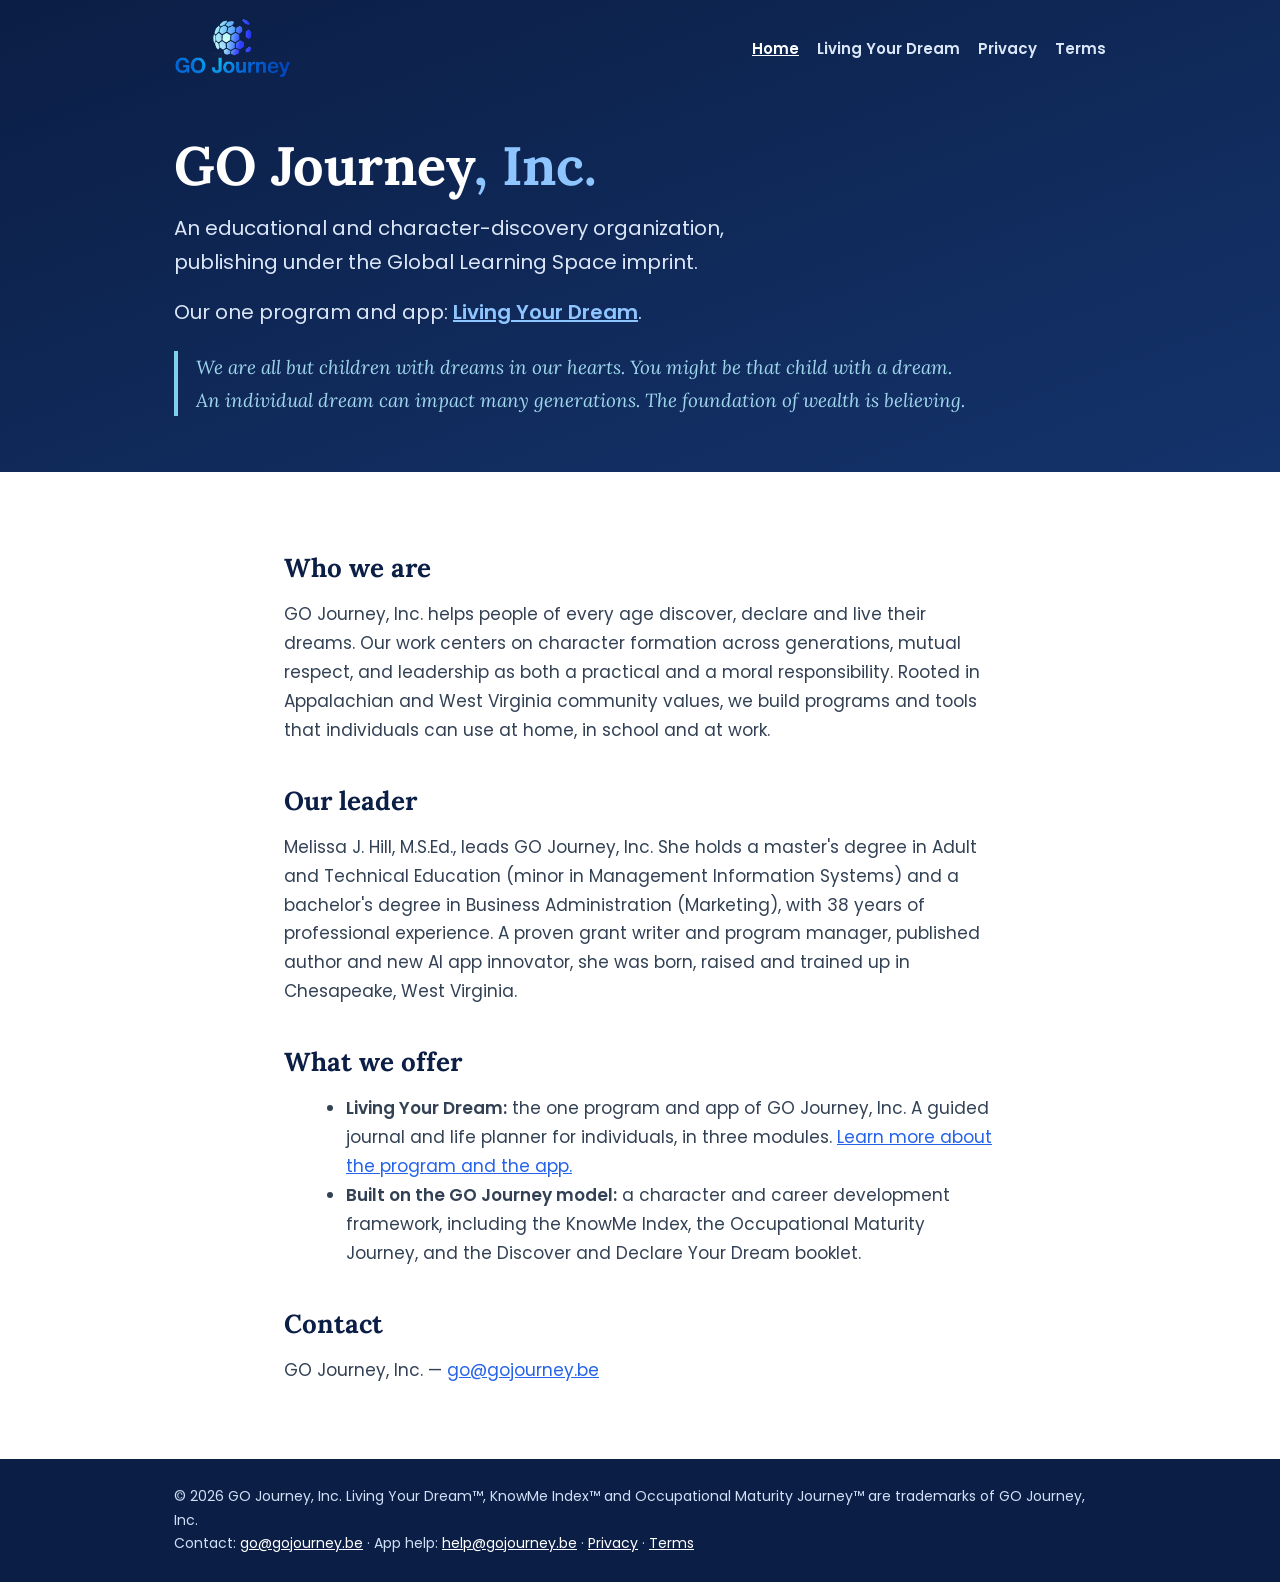
==== commit 38225dbb: "Add files via upload" ====
--- a/index.html
+++ b/index.html
@@ -5,4 +5,4 @@
 <h2>Our leader</h2><p>Melissa J. Hill, M.S.Ed., leads GO Journey, Inc. She holds a master's degree in Adult and Technical Education (minor in Management Information Systems) and a bachelor's degree in Business Administration (Marketing), with 38 years of professional experience. A proven grant writer and program manager, published author and new AI app innovator, she was born, raised and trained up in Chesapeake, West Virginia.</p>
 <h2>What we offer</h2><ul><li><strong>Living Your Dream:</strong> the one program and app of GO Journey, Inc. A guided journal and life planner for individuals, in three modules. <a href="/living-your-dream.html">Learn more about the program and the app.</a></li><li><strong>Built on the GO Journey model:</strong> a character and career development framework, including the KnowMe Index, the Occupational Maturity Journey, and the Discover and Declare Your Dream booklet.</li></ul>
 <h2>Contact</h2><p>GO Journey, Inc. — <a href="mailto:go@gojourney.be">go@gojourney.be</a></p></main>
-<footer><div>© 2026 GO Journey, Inc. Living Your Dream™, KnowMe Index™ and Occupational Maturity Journey™ are trademarks of GO Journey, Inc.<br>Contact: <a href="mailto:go@gojourney.be">go@gojourney.be</a> · <a href="/privacy.html">Privacy</a> · <a href="/terms.html">Terms</a></div></footer></body></html>+<footer><div>© 2026 GO Journey, Inc. Living Your Dream™, KnowMe Index™ and Occupational Maturity Journey™ are trademarks of GO Journey, Inc.<br>Contact: <a href="mailto:go@gojourney.be">go@gojourney.be</a> · App help: <a href="mailto:help@gojourney.be">help@gojourney.be</a> · <a href="/privacy.html">Privacy</a> · <a href="/terms.html">Terms</a></div></footer></body></html>
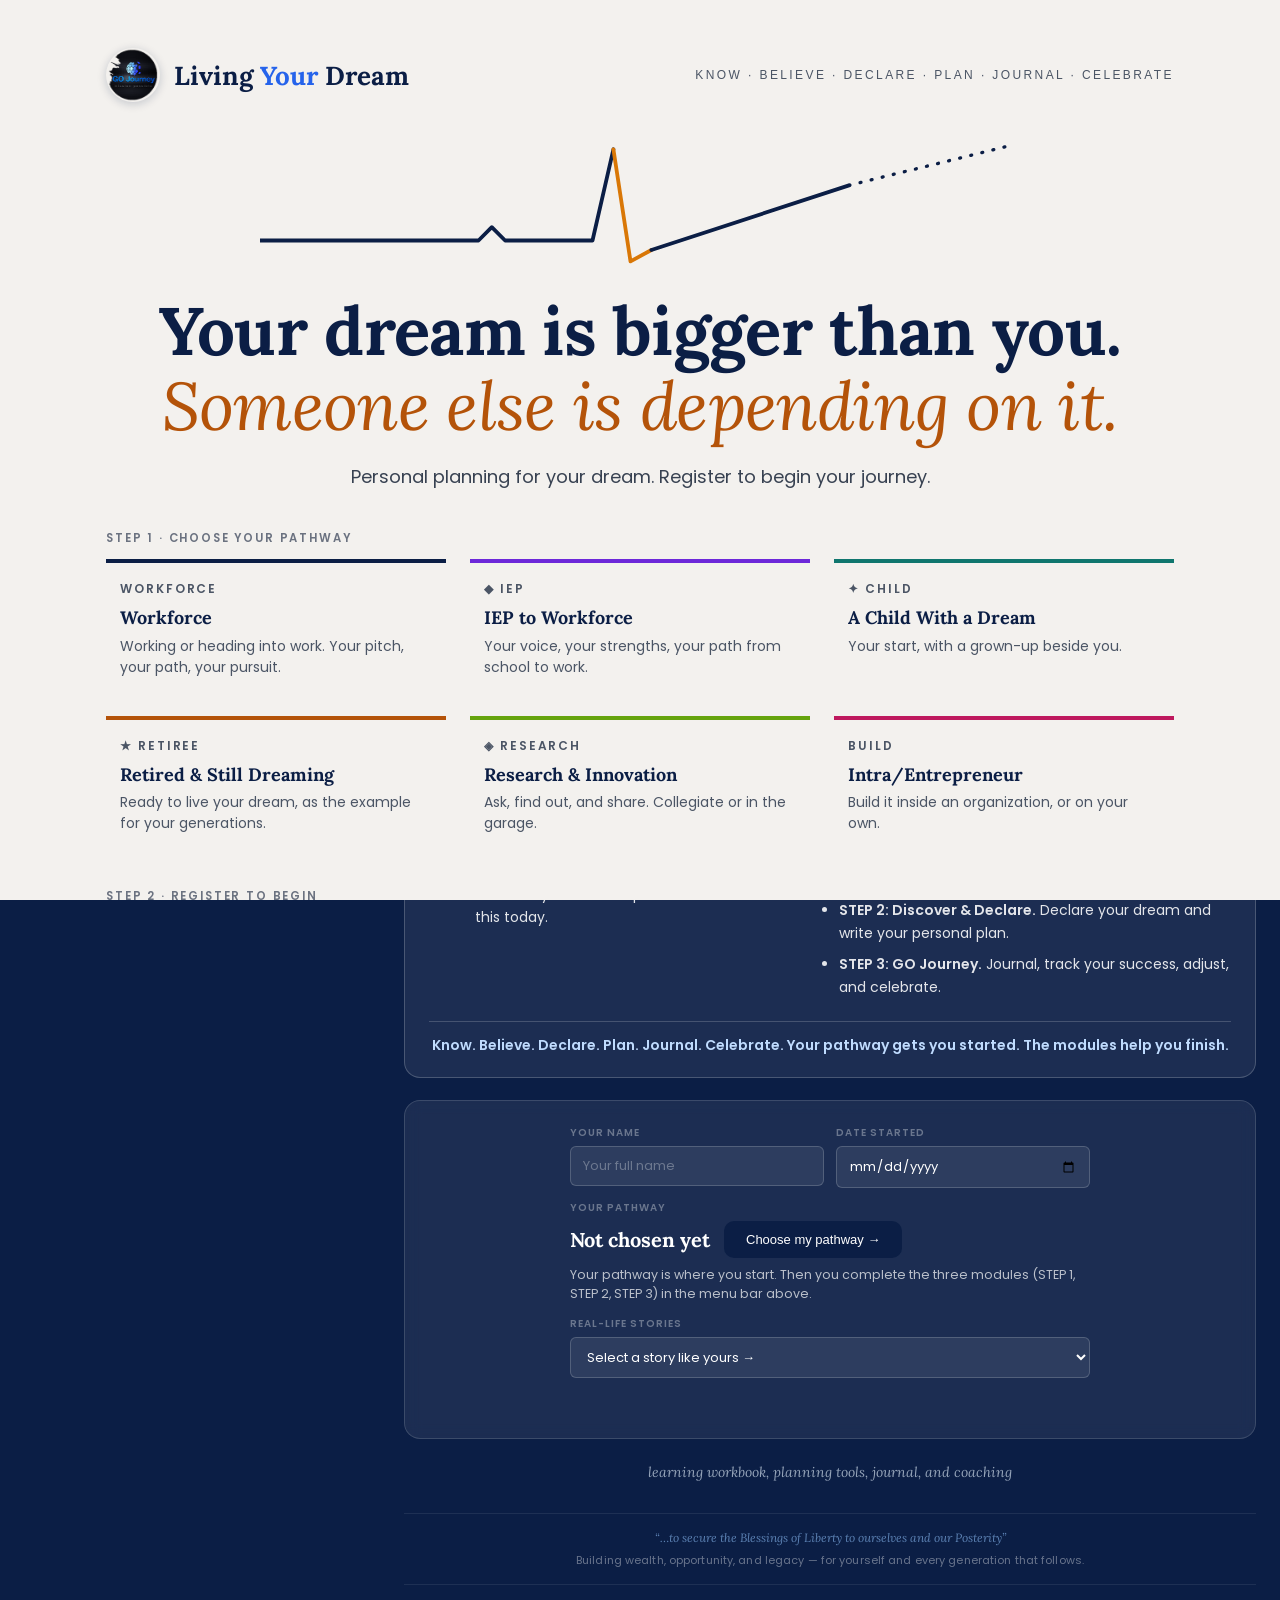
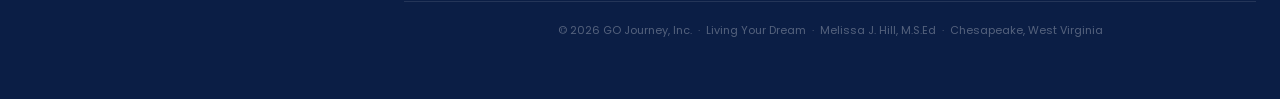
==== commit 713aa2f9: "Add files via upload" ====
--- a/index.html
+++ b/index.html
@@ -1,8 +1,14275 @@
-<!doctype html><html lang="en"><head><meta charset="utf-8"><meta name="viewport" content="width=device-width,initial-scale=1">
-<title>GO Journey, Inc. — Living Your Dream</title><meta name="description" content="GO Journey, Inc. — Living Your Dream. Discover. Declare. Live it."><link rel="icon" href="/favicon-32.png"><link rel="stylesheet" href="/style.css"></head><body>
-<header><div class="bar"><a class="brand" href="/" aria-label="GO Journey, Inc. home"><img src="/logo-nobg.png" alt="GO Journey, Inc."></a><nav><a href="/" aria-current="page">Home</a><a href="/living-your-dream.html">Living Your Dream</a><a href="/privacy.html">Privacy</a><a href="/terms.html">Terms</a></nav></div><div class="hero"><h1>GO Journey<span>, Inc.</span></h1><p>An educational and character-discovery organization, publishing under the Global Learning Space imprint.</p><p>Our one program and app: <a href="/living-your-dream.html" style="color:#8fc5ff;font-weight:600">Living Your Dream</a>.</p><div class="q">We are all but children with dreams in our hearts. You might be that child with a dream.<br>An individual dream can impact many generations. The foundation of wealth is believing.</div></div></header>
-<main><h2>Who we are</h2><p>GO Journey, Inc. helps people of every age discover, declare and live their dreams. Our work centers on character formation across generations, mutual respect, and leadership as both a practical and a moral responsibility. Rooted in Appalachian and West Virginia community values, we build programs and tools that individuals can use at home, in school and at work.</p>
-<h2>Our leader</h2><p>Melissa J. Hill, M.S.Ed., leads GO Journey, Inc. She holds a master's degree in Adult and Technical Education (minor in Management Information Systems) and a bachelor's degree in Business Administration (Marketing), with 38 years of professional experience. A proven grant writer and program manager, published author and new AI app innovator, she was born, raised and trained up in Chesapeake, West Virginia.</p>
-<h2>What we offer</h2><ul><li><strong>Living Your Dream:</strong> the one program and app of GO Journey, Inc. A guided journal and life planner for individuals, in three modules. <a href="/living-your-dream.html">Learn more about the program and the app.</a></li><li><strong>Built on the GO Journey model:</strong> a character and career development framework, including the KnowMe Index, the Occupational Maturity Journey, and the Discover and Declare Your Dream booklet.</li></ul>
-<h2>Contact</h2><p>GO Journey, Inc. — <a href="mailto:go@gojourney.be">go@gojourney.be</a></p></main>
-<footer><div>© 2026 GO Journey, Inc. Living Your Dream™, KnowMe Index™ and Occupational Maturity Journey™ are trademarks of GO Journey, Inc.<br>Contact: <a href="mailto:go@gojourney.be">go@gojourney.be</a> · App help: <a href="mailto:help@gojourney.be">help@gojourney.be</a> · <a href="/privacy.html">Privacy</a> · <a href="/terms.html">Terms</a></div></footer></body></html>+<!DOCTYPE html>
+<!--
+  Living Your Dream — GO Journey & Journal
+  © 2026 GO Journey, Inc. All Rights Reserved.
+  Author / Developer: Melissa J. Hill, M.S.Ed. — GO Journey, Inc.
+  11738 MacCorkle Ave, Chesapeake, WV 25315 · gojourney.be
+  ISBN 978-1-7335663-1-5
+
+  This file, including all text, design, framework, methodology, and code,
+  is the intellectual property of Melissa J. Hill, M.S.Ed. and GO Journey, Inc.,
+  protected under United States and international copyright law.
+
+  Licensed for personal use by the original purchaser only. Do not copy,
+  redistribute, resell, or remove this notice. Full license terms are in
+  this file itself, under About → Copyright & License. For a group or
+  organizational license, contact GO Journey, Inc. at go@gojourney.be.
+-->
+<html lang="en">
+<head>
+<meta name="theme-color" content="#0b1e45"/>
+<meta name="description" content="Living Your Dream — the program and app of GO Journey, Inc. Discover, declare and live your dream. Know · Believe · Declare · Plan · Journey · Celebrate."/>
+<link rel="manifest" href="/manifest.webmanifest"/>
+<link rel="icon" type="image/png" sizes="32x32" href="/ic-favicon-32.png"/>
+<link rel="icon" type="image/png" sizes="48x48" href="/ic-favicon-48.png"/>
+<link rel="apple-touch-icon" href="/ic-apple-touch-icon.png"/>
+<meta name="apple-mobile-web-app-capable" content="yes"/>
+<meta name="mobile-web-app-capable" content="yes"/>
+<meta name="apple-mobile-web-app-title" content="Living Your Dream"/>
+<style id="km-fonts">@font-face{font-family:'Lora';font-style:normal;font-weight:400;font-display:swap;src:url(/lora-latin-400-normal.woff2) format('woff2')}@font-face{font-family:'Lora';font-style:normal;font-weight:500;font-display:swap;src:url(/lora-latin-500-normal.woff2) format('woff2')}@font-face{font-family:'Lora';font-style:normal;font-weight:700;font-display:swap;src:url(/lora-latin-700-normal.woff2) format('woff2')}@font-face{font-family:'Lora';font-style:italic;font-weight:400;font-display:swap;src:url(/lora-latin-400-italic.woff2) format('woff2')}@font-face{font-family:'Lora';font-style:italic;font-weight:700;font-display:swap;src:url(/lora-latin-700-italic.woff2) format('woff2')}@font-face{font-family:'Poppins';font-style:normal;font-weight:300;font-display:swap;src:url(/poppins-latin-300-normal.woff2) format('woff2')}@font-face{font-family:'Poppins';font-style:normal;font-weight:400;font-display:swap;src:url(/poppins-latin-400-normal.woff2) format('woff2')}@font-face{font-family:'Poppins';font-style:normal;font-weight:500;font-display:swap;src:url(/poppins-latin-500-normal.woff2) format('woff2')}@font-face{font-family:'Poppins';font-style:normal;font-weight:600;font-display:swap;src:url(/poppins-latin-600-normal.woff2) format('woff2')}
+/* ── MODULE CARDS + STRIP ── */
+.mod-cards{display:grid;grid-template-columns:repeat(auto-fit,minmax(250px,1fr));gap:14px;text-align:left;margin-bottom:16px}
+.mod-card{background:rgba(255,255,255,.07);border:1px solid rgba(255,255,255,.16);border-top:5px solid var(--mc);border-radius:10px;padding:16px 16px 14px;display:flex;flex-direction:column}
+.mod-num{font-size:10px;font-weight:700;letter-spacing:.1em;text-transform:uppercase;color:rgba(255,255,255,.55);margin-bottom:4px}
+.mod-name{font-family:'Lora',serif;font-size:20px;font-weight:700;color:#fff;line-height:1.2;margin-bottom:6px}
+.mod-tag{font-size:13px;color:rgba(255,255,255,.9);margin-bottom:10px;line-height:1.5}
+.mod-list{margin:0 0 10px;padding-left:18px;font-size:12px;color:rgba(255,255,255,.7);line-height:1.6}
+.mod-out{font-size:12px;color:rgba(255,255,255,.8);margin-bottom:14px;line-height:1.5}
+.mod-go{margin-top:auto;background:var(--mc);color:#fff;border:none;border-radius:8px;padding:11px 14px;font-size:13px;font-weight:700;font-family:'Poppins',sans-serif;cursor:pointer;min-height:44px}
+.mod-go:hover{filter:brightness(1.12)}
+.mod-help{font-size:12px;color:rgba(255,255,255,.6);margin-bottom:26px;line-height:1.6}
+.mod-help a{color:var(--sky)}
+.module-strip{margin:32px 0 14px;padding:10px 14px;background:#f3f6fb;border-left:5px solid var(--mc,#2563eb);border-radius:6px;font-size:12.5px;color:#1e293b;line-height:1.55;display:flex;flex-wrap:wrap;gap:6px 14px;align-items:center}
+.module-strip .ms-name{font-weight:700;color:var(--mc,#2563eb)}
+.module-strip a{color:var(--mc,#2563eb);font-weight:600;cursor:pointer;text-decoration:underline;margin-left:auto}
+@media print{.module-strip{display:none!important}}
+.thesis{font-family:'Lora',serif;font-style:italic;font-size:clamp(14px,2.2vw,17px);line-height:1.5;color:#fff;max-width:640px;margin:0 auto 16px;padding:12px 16px;border-top:2px solid var(--sil);border-bottom:2px solid var(--sil)}
+.thesis-card{font-family:'Lora',serif;font-size:17px;font-weight:700;line-height:1.5;color:var(--navy);background:#fff;border:1px solid #cbd8ee;border-left:6px solid #2563eb;border-radius:8px;padding:16px 20px;margin-bottom:20px}
+.path{display:flex;align-items:stretch;justify-content:center;gap:8px;text-align:left;margin-bottom:18px}
+.step{flex:1 1 0;min-width:0;background:rgba(255,255,255,.08);border:1px solid rgba(255,255,255,.18);border-top:5px solid var(--mc);border-radius:12px;padding:16px;display:flex;flex-direction:column}
+.step-n{width:34px;height:34px;border-radius:50%;background:var(--mc);color:#fff;font-weight:700;font-size:18px;display:flex;align-items:center;justify-content:center;margin-bottom:8px}
+.step-q{font-family:'Lora',serif;font-size:22px;font-weight:700;color:#fff;line-height:1.2;margin-bottom:4px}
+.step-name{font-size:12px;font-weight:700;letter-spacing:.04em;text-transform:uppercase;color:rgba(255,255,255,.65);margin-bottom:8px}
+.step-d{font-size:14px;color:rgba(255,255,255,.88);line-height:1.55;margin-bottom:14px}
+.step-go{margin-top:auto;background:transparent;color:#fff;border:2px solid var(--mc);border-radius:8px;padding:11px 12px;font-size:14px;font-weight:700;font-family:'Poppins',sans-serif;cursor:pointer;min-height:46px}
+.step-go-main{background:var(--mc);font-size:16px}
+.step-go:hover{filter:brightness(1.2)}
+.step-arrow{align-self:center;color:rgba(255,255,255,.4);font-size:22px;flex:0 0 auto}
+.swipe-hint{display:none}
+@media(max-width:700px){
+.path{flex-direction:column;justify-content:flex-start;gap:12px;overflow:visible;scroll-snap-type:none;padding:0;margin:0}
+.step{flex:0 0 auto;width:100%;max-width:none;padding:16px 16px 14px}
+.step-arrow{display:none}
+.mod-help{margin-top:16px!important}
+.swipe-hint{display:none!important;font-size:12px;color:rgba(255,255,255,.65);margin:-4px 0 12px;text-align:center;letter-spacing:.03em}
+}
+
+#page-cover.active ~ .nav-row2{display:none}
+.cover-page{padding-bottom:calc(40px + env(safe-area-inset-bottom,0px))}
+
+/* ── SIDE MENU (modules) ── */
+#nav-row1{display:none!important}
+div[style*="right:360px"]{display:none!important}
+.nav-row2 .sub-group:not(#sg-about){display:none!important}
+.nav-row2:not(:has(#sg-about.visible)){display:none!important}
+#sidenav{position:fixed;left:0;top:0;width:380px;bottom:0;background:#0f2550;color:#fff;overflow-y:auto;z-index:90;border-right:1px solid rgba(255,255,255,.12);padding:18px 20px 32px;font-family:'Poppins',sans-serif}
+.sn-focus{margin:18px 4px 0;padding:14px 14px 14px 16px;border-left:4px solid var(--sky);background:rgba(255,255,255,.05);border-radius:0 10px 10px 0}
+.sn-focus-t{font-family:'Lora',serif;font-size:17px;font-weight:700;line-height:1.35;color:#fff;margin-bottom:8px}
+.sn-focus p{margin:0;font-size:13.5px;line-height:1.6;color:rgba(255,255,255,.8)}
+.sn-title{font-size:12px;font-weight:700;letter-spacing:.12em;text-transform:uppercase;color:rgba(255,255,255,.5);padding:0 8px 8px}
+.sn-mod{margin-bottom:16px;border-left:5px solid var(--mc);background:rgba(255,255,255,.05);border-radius:0 10px 10px 0}
+.sn-mod-btn{width:100%;display:flex;align-items:center;gap:12px;background:none;border:none;color:#fff;text-align:left;padding:16px 16px;cursor:pointer;font-family:'Poppins',sans-serif;font-size:17px;font-weight:700;line-height:1.3;min-height:48px}
+.sn-num{flex:0 0 26px;width:26px;height:26px;border-radius:50%;background:var(--mc);display:flex;align-items:center;justify-content:center;font-size:13px}
+.sn-chev{margin-left:auto;transition:transform .15s;opacity:.7}
+.sn-mod.open .sn-chev{transform:rotate(90deg)}
+.sn-mod.cur{background:rgba(255,255,255,.11)}
+.sn-body{display:none;padding:0 0 10px}
+.sn-mod.open .sn-body{display:block}
+.sn-grp{font-size:10.5px;font-weight:700;letter-spacing:.08em;text-transform:uppercase;color:rgba(255,255,255,.5);padding:8px 12px 3px 42px}
+.sn-item{display:block;width:100%;text-align:left;background:none;border:none;color:rgba(255,255,255,.82);font-family:'Poppins',sans-serif;font-size:14.5px;padding:8px 12px 8px 42px;cursor:pointer;min-height:38px;border-left:3px solid transparent}
+.sn-item:hover{background:rgba(255,255,255,.08);color:#fff}
+.sn-item.active{background:rgba(255,255,255,.16);color:#fff;font-weight:600;border-left-color:var(--sky)}
+#sn-today{margin-top:14px;padding:12px 10px;border-top:1px solid rgba(255,255,255,.12);font-size:13px;color:rgba(255,255,255,.7)}
+#sn-today .sn-today-t{font-size:14px;font-weight:700;letter-spacing:.02em;color:#fff}
+#sn-today .sn-today-t span{font-weight:400;font-size:12px;color:rgba(255,255,255,.65)}
+#sn-today #daily-wellness-widget{margin:4px 0 0!important;padding:0!important;flex-wrap:wrap;gap:8px 12px!important}
+.sn-open{display:none}
+#sn-backdrop{display:none}
+@media(min-width:901px){.page,.nav-row2{margin-left:380px}}
+@media(max-width:900px){
+ #sidenav{top:0!important;width:min(86vw,320px);transform:translateX(-105%);transition:transform .2s;z-index:3000;box-shadow:6px 0 24px rgba(0,0,0,.4)}
+ #sidenav.open{transform:none}
+ #sn-backdrop.open{display:block;position:fixed;inset:0;background:rgba(0,0,0,.5);z-index:2999}
+ .sn-open{display:block;flex:0 0 auto;background:var(--sky);color:#0b1e45;border:none;border-radius:8px;margin:6px 10px 6px 0;padding:6px 12px;font-family:'Poppins',sans-serif;font-size:12.5px;font-weight:700;cursor:pointer;white-space:nowrap}
+}
+@media print{#sidenav,#sn-backdrop,.sn-open{display:none!important}.page,.nav-row2{margin-left:0!important}}
+</style>
+<meta charset="UTF-8"/>
+<script>
+// ══════════════════════════════════════════════════════════════════════════
+// FAMILY PORTAL — PROFILE-SCOPED STORAGE (runs before every other script)
+// One account holder (parent / guardian) plus one-to-
+// many children, each with a fully separate journal on this device.
+//   • Account holder ("owner") keeps the original, unprefixed keys, so every
+//     existing journal keeps working with no migration.
+//   • Each child's keys live under  gjfp:<childId>:<originalKey>
+//   • Family settings live in       gjfp_family
+// The app's own localStorage calls are transparently routed to the active
+// profile, so every page, export, import and "New Entry" stays per-person.
+// ══════════════════════════════════════════════════════════════════════════
+(function(){
+  var LS; try{ LS = window.localStorage; }catch(e){ return; }
+  if(!LS || typeof Storage==='undefined') return;
+  var P = Storage.prototype;
+  var lenDesc = Object.getOwnPropertyDescriptor(P,'length');
+  var raw = { get:P.getItem, set:P.setItem, remove:P.removeItem, key:P.key, clear:P.clear, len:lenDesc && lenDesc.get };
+  if(!raw.len) return;
+  var FAMILY_KEY='gjfp_family', NS='gjfp:', LOCKED='__locked__';
+
+  function rGet(k){ return raw.get.call(LS,k); }
+  function rSet(k,v){ return raw.set.call(LS,k,v); }
+  function rRemove(k){ return raw.remove.call(LS,k); }
+  function rKeys(){ var out=[], n=raw.len.call(LS); for(var i=0;i<n;i++){ var k=raw.key.call(LS,i); if(k!==null) out.push(k); } return out; }
+  function readFamily(){ try{ var f=JSON.parse(rGet(FAMILY_KEY)||'null'); if(f && !Array.isArray(f.profiles)) f.profiles=[]; return f; }catch(e){ return null; } }
+  function ss(){ try{ return window.sessionStorage; }catch(e){ return null; } }
+  function ssGet(k){ var s=ss(); return s ? raw.get.call(s,k) : null; }
+  function ssSet(k,v){ var s=ss(); if(s) raw.set.call(s,k,v); }
+
+  var family = readFamily();
+  var hasMembers = !!(family && family.profiles.length);
+  var active = 'owner';
+  if(hasMembers){
+    var u = ssGet('gjfp_unlocked');
+    active = (u==='owner' || (u && family.profiles.some(function(p){return p.id===u;}))) ? u : LOCKED;
+  }
+  var prefix = '';
+  function prefixFor(id){ return id==='owner' ? '' : NS+id+':'; }
+  function inScope(k, id){
+    if(id==='owner') return k.indexOf('gjfp')!==0;
+    return k.indexOf(prefixFor(id))===0;
+  }
+  function keysFor(id){
+    var p=prefixFor(id);
+    return rKeys().filter(function(k){ return inScope(k,id); }).map(function(k){ return k.slice(p.length); });
+  }
+  function setActive(id){ active=id; prefix=prefixFor(id); }
+  setActive(active);
+
+  // Locked session: wipe the scratch namespace and give it a placeholder
+  // registration so the sign-up overlay stays out of the way of the picker.
+  if(active===LOCKED){
+    keysFor(LOCKED).forEach(function(k){ rRemove(prefixFor(LOCKED)+k); });
+    rSet(prefixFor(LOCKED)+'lyd_reg_name','Family');
+    rSet(prefixFor(LOCKED)+'lyd_reg_email','family@local');
+  }
+
+  function quotaWarn(){
+    try{ if(typeof window.fpQuotaWarning==='function') window.fpQuotaWarning(); }catch(e){}
+  }
+
+  P.getItem = function(k){ if(this!==LS) return raw.get.call(this,k); return raw.get.call(LS, prefix+String(k)); };
+  P.setItem = function(k,v){
+    if(this!==LS) return raw.set.call(this,k,v);
+    try{ return raw.set.call(LS, prefix+String(k), v); }
+    catch(e){ if(e && (e.name==='QuotaExceededError' || e.code===22)) quotaWarn(); throw e; }
+  };
+  P.removeItem = function(k){ if(this!==LS) return raw.remove.call(this,k); return raw.remove.call(LS, prefix+String(k)); };
+  P.key = function(i){ if(this!==LS) return raw.key.call(this,i); var ks=keysFor(active); return (i>=0 && i<ks.length) ? ks[i] : null; };
+  P.clear = function(){
+    if(this!==LS) return raw.clear.call(this);
+    keysFor(active).forEach(function(k){ rRemove(prefix+k); });
+  };
+  Object.defineProperty(P,'length',{ configurable:true, enumerable:lenDesc.enumerable,
+    get:function(){ return this===LS ? keysFor(active).length : raw.len.call(this); } });
+
+  window.GJFP = {
+    LOCKED: LOCKED,
+    get active(){ return active; },
+    get family(){ return readFamily(); },
+    saveFamily: function(f){ rSet(FAMILY_KEY, JSON.stringify(f)); },
+    rawGet: rGet, rawSet: rSet, rawRemove: rRemove, rawKeys: rKeys,
+    keysFor: keysFor, prefixFor: prefixFor,
+    // Read (or compute from) another profile's data without switching the app.
+    withProfile: function(id, fn){ var prev=active; setActive(id); try{ return fn(); } finally{ setActive(prev); } },
+    // Switch the whole app to a profile (reloads so every page re-reads).
+    switchTo: function(id){
+      ssSet('gjfp_unlocked', id);
+      var f=readFamily();
+      if(f){ var p=f.profiles.find(function(x){return x.id===id;}); if(p){ p.lastOpened=Date.now(); rSet(FAMILY_KEY, JSON.stringify(f)); } }
+      location.reload();
+    },
+    lock: function(){ var s=ss(); if(s) raw.remove.call(s,'gjfp_unlocked'); location.reload(); },
+    deleteProfileData: function(id){ if(id==='owner'||!id) return; var p=prefixFor(id); keysFor(id).forEach(function(k){ rRemove(p+k); }); },
+    bytesUsed: function(){ var n=0; rKeys().forEach(function(k){ n+=(k.length+(rGet(k)||'').length)*2; }); return n; }
+  };
+})();
+</script>
+<meta name="viewport" content="width=device-width,initial-scale=1.0"/>
+<meta name="author" content="Melissa J. Hill, M.S.Ed. — GO Journey, Inc."/>
+<meta name="copyright" content="© 2026 GO Journey, Inc. All Rights Reserved. Licensed for personal use by the original purchaser only."/>
+<title>Living Your Dream — GO Journey, Inc.</title>
+
+<style>
+*,*::before,*::after{box-sizing:border-box;margin:0;padding:0}
+:root{
+  --navy:#0b1e45;--navy2:#1a3a6e;--blue:#2563eb;--blue2:#1d4ed8;
+  --sky:#93c5fd;--pale:#dbeafe;--pale2:#f0f6ff;
+  --sil:#94a3b8;--sil2:#e2e8f0;--sil3:#f1f5f9;
+  --tx:#0f172a;--tx2:#334155;--tx3:#5c6b80;
+  --white:#ffffff;--offwhite:#f1f5f9;--plat:#E5E4E2;
+  --r:10px;--r2:16px;
+}
+.sr-only{position:absolute;width:1px;height:1px;padding:0;margin:-1px;overflow:hidden;clip:rect(0,0,0,0);white-space:nowrap;border:0}
+/* Global keyboard-focus fallback: every input/select/textarea/button/link/
+   custom-control gets a clearly visible ring when tabbed to, even where an
+   individual element's own outline:none has no specific :focus replacement.
+   :focus-visible (not :focus) means mouse clicks don't trigger it — only
+   real keyboard navigation does, so this never adds unwanted rings on click. */
+input:focus-visible,textarea:focus-visible,select:focus-visible,button:focus-visible,a:focus-visible,[tabindex]:focus-visible{
+  outline:2px solid #ffffff;outline-offset:1px;box-shadow:0 0 0 4px #2563eb;border-radius:4px;
+}
+html{scroll-behavior:smooth;font-size:16px}
+body{font-family:'Poppins',sans-serif;background:#0b1e45;background-image:radial-gradient(ellipse 60% 80% at 0% 50%, rgba(18,45,140,0.85) 0%, transparent 70%), radial-gradient(ellipse 60% 80% at 100% 50%, rgba(20,50,140,0.85) 0%, transparent 70%);background-attachment:fixed;color:var(--tx);-webkit-font-smoothing:antialiased}
+
+/* ── TOOLBAR ── */
+.toolbar{position:sticky;top:0;z-index:100;background:var(--navy);padding:10px 24px;display:flex;align-items:center;justify-content:space-between;border-bottom:3px solid var(--sil)}
+.toolbar-brand{font-family:'Lora',serif;font-size:15px;color:var(--white);font-weight:700;letter-spacing:-.3px}
+.toolbar-brand span{color:var(--sky)}
+.toolbar-brand span::before{content:'\00b7\00a0'}
+.toolbar-right{display:flex;gap:8px;align-items:center}
+.btn{padding:7px 16px;border-radius:20px;font-size:12px;font-weight:500;cursor:pointer;border:none;font-family:'Poppins',sans-serif;transition:all .15s}
+.btn-ghost{background:rgba(255,255,255,.12);color:var(--white);border:1px solid rgba(255,255,255,.25)}
+.btn-ghost:hover{background:rgba(255,255,255,.22)}
+.btn-primary{background:var(--blue);color:var(--white)}
+.btn-primary:hover{background:var(--blue2)}
+.save-indicator{font-size:11px;color:rgba(255,255,255,.65);margin-right:4px}
+
+/* ── THREE-ROW NAV ── */
+.nav-row0{background:#081733;padding:0 24px;display:flex;gap:0;overflow-x:auto;scrollbar-width:none}
+.nav-row0::-webkit-scrollbar{display:none}
+.nav-row0>span{white-space:nowrap;flex:0 0 auto}
+#nav-row0{padding-left:12px;padding-right:12px}
+#nav-journey-state-indicator{padding:0 10px!important}
+#nav-wellness-state-indicator{padding:0 10px!important}
+.dw-top{padding:0 10px!important;gap:8px!important}
+.dw-title{font-size:11px;color:rgba(255,255,255,.75)}.dw-title b{color:#fff;font-weight:700;font-size:12px}.dw-title i{font-style:normal;color:rgba(255,255,255,.6)}
+.nav-row0b{background:#0f2550;padding:0 24px;display:flex;gap:0;overflow-x:auto;scrollbar-width:none;border-top:1px solid rgba(255,255,255,.08)}
+.nav-row0b::-webkit-scrollbar{display:none}
+.super-btn{padding:10px 16px;font-size:11.5px;font-weight:700;letter-spacing:.02em;color:rgba(255,255,255,.5);cursor:pointer;border-bottom:3px solid transparent;white-space:nowrap;font-family:'Poppins',sans-serif;background:none;border-top:none;border-left:none;border-right:none;transition:all .15s}
+.super-btn:hover{color:var(--white)}
+.super-btn.active{color:var(--sky);border-bottom-color:var(--sky)}
+.nav-row0b{align-items:center;padding:0 12px;min-height:46px}
+.mb-label{flex:0 0 auto;font-family:'Lora',Georgia,serif;font-weight:700;font-size:15px;color:#fff;padding:0 22px 0 12px;white-space:nowrap}
+#nav-row0b .super-btn{font-size:13.5px;padding:13px 22px;color:rgba(255,255,255,.78)}
+#nav-row0b .super-btn.open,#nav-row0b .super-btn.active{color:var(--sky);border-bottom-color:var(--sky)}
+#nav-row0b{background:linear-gradient(180deg,#fbfbfd 0%,#e6e8ec 38%,#c9cdd4 70%,#aeb3bc 100%)!important;border-top:1px solid #fff;border-bottom:1px solid #8a909a;box-shadow:inset 0 1px 0 #fff,inset 0 -2px 3px rgba(0,0,0,.14),0 2px 5px rgba(0,0,0,.28);justify-content:flex-start!important;padding-left:12px!important}
+#nav-row0b .mb-label{color:#14284f!important;text-shadow:0 1px 0 rgba(255,255,255,.9);padding-left:12px;margin-right:6px}
+#nav-row0b .super-btn{color:#2a3a5c!important;text-shadow:0 1px 0 rgba(255,255,255,.8)}
+#nav-row0b .super-btn .sb-s{color:#4a5670}
+#nav-row0b .dw-sep{flex:0 0 auto;width:1px;height:30px;background:linear-gradient(180deg,transparent,#6b7380 20%,#6b7380 80%,transparent);box-shadow:1px 0 0 rgba(255,255,255,.8);margin:0 10px;align-self:center}
+#nav-row0b .dw-top{margin-left:auto!important;color:#14284f;padding-right:16px!important}
+#nav-row0b .dw-sep{margin-left:auto!important}
+.cover-how{text-align:left;max-width:1000px;margin:0 auto 22px;background:rgba(255,255,255,.07);border:1px solid rgba(255,255,255,.2);border-radius:16px;padding:20px 24px}
+.cover-how .ch-head{display:flex;justify-content:space-between;align-items:center;gap:14px;flex-wrap:wrap;margin-bottom:14px}
+.cover-how h2{margin:0;font-family:'Lora',Georgia,serif;font-size:22px;color:#fff}
+.cover-how .ch-grid{display:grid;grid-template-columns:1fr 1.4fr;gap:20px}
+.cover-how .ch-step{position:relative;padding:4px 0 0 46px}
+.cover-how .ch-n{position:absolute;left:0;top:2px;width:34px;height:34px;border-radius:50%;background:#bfdbfe;color:#0f2550;font:700 17px 'Poppins',sans-serif;display:flex;align-items:center;justify-content:center}
+.cover-how h3{margin:0 0 6px;font-size:16px;color:#fff;font-family:'Poppins',sans-serif}
+.cover-how p,.cover-how li{font-size:14px;line-height:1.65;color:rgba(255,255,255,.88);margin:0 0 8px}
+.cover-how ul{margin:6px 0 0;padding-left:18px}
+.cover-how .ch-who{font-size:15px;line-height:1.6;color:#fff;margin:0 0 14px;font-weight:500}
+.pathway-about{max-width:none;margin:0 0 22px;background:var(--pale2,#eef3ff);border:1px solid #cbd5e1}
+.pathway-about h2,.pathway-about h3,.pathway-about .ch-who{color:var(--navy,#0f2550)}
+.pathway-about p,.pathway-about li{color:#1f2d4d}
+.pathway-about .ch-close{color:#1d4ed8!important;border-top-color:#cbd5e1!important}
+.pathway-about .ch-n{background:#0f2550;color:#fff}
+.cover-how .ch-close{text-align:center;margin:14px 0 0;padding-top:12px;border-top:1px solid rgba(255,255,255,.18);font-weight:600;color:#bfdbfe}
+@media(max-width:800px){.cover-how .ch-grid{grid-template-columns:1fr}}
+.cover-path .cp-row{display:flex;align-items:center;gap:14px;flex-wrap:wrap}
+.cover-path .cp-name{font-family:'Lora',Georgia,serif;font-size:20px;font-weight:700;color:#fff}
+.cover-path .cp-help{font-size:12.5px;color:rgba(255,255,255,.7);margin-top:8px;line-height:1.5}
+#nav-row0b .dw-sep+.dw-top{margin-left:0!important}
+#nav-row0b .dw-title,#nav-row0b .dw-title i{color:#4a5670!important}
+#nav-row0b .dw-title b{color:#14284f!important;font-size:12.5px}
+#nav-row0b #daily-wellness-widget,#nav-row0b #daily-wellness-widget *{color:#14284f!important;text-shadow:0 1px 0 rgba(255,255,255,.8)}
+#nav-row0b #daily-wellness-widget a,#nav-row0b #daily-wellness-widget [onclick]:last-child{color:#1d4ed8!important}
+#nav-row0b .super-btn:hover{background:rgba(255,255,255,.45)}
+#nav-row0b .super-btn.open,#nav-row0b .super-btn.active{color:#0f2550!important;background:linear-gradient(180deg,#fff,#dfe2e7);border-bottom-color:#0f2550!important;box-shadow:inset 0 1px 0 #fff,inset 0 -1px 2px rgba(0,0,0,.12)}
+#mb-drop{background:linear-gradient(180deg,#eceef1,#d3d6dc)!important;border-bottom:3px solid #8a909a;box-shadow:0 14px 30px rgba(0,0,0,.35)}
+#mb-drop .mb-head b{color:#0f2550!important}
+#mb-drop .mb-g{color:#4a5670!important}
+#mb-drop .mb-it{color:#14284f!important}
+#mb-drop .mb-it:hover,#mb-drop .mb-it.active{background:rgba(255,255,255,.7)!important;color:#0f2550!important}
+#nav-row0b .super-btn{display:flex;flex-direction:column;align-items:flex-start;gap:2px;padding:8px 22px 7px;line-height:1.2;text-align:left}
+#nav-row0b .sb-s{font-size:11px;font-weight:500;letter-spacing:.03em;opacity:.72}
+#mb-drop{display:none;position:fixed;left:0;right:0;z-index:95;background:#0f2550;border-bottom:3px solid var(--sky);box-shadow:0 14px 30px rgba(0,0,0,.4);padding:22px 40px 26px;max-height:70vh;overflow-y:auto;font-family:'Poppins',sans-serif}
+#mb-drop.open{display:block}
+#mb-drop .mb-head{display:flex;align-items:center;gap:16px;flex-wrap:wrap;margin:0 0 16px}
+#mb-drop .mb-head b{color:#fff;font-size:17px;font-family:'Lora',Georgia,serif}
+#mb-drop .mb-grps{display:grid;grid-template-columns:repeat(auto-fit,minmax(240px,1fr));gap:24px 40px}
+#mb-drop .mb-g{font-size:11.5px;letter-spacing:.14em;text-transform:uppercase;color:rgba(255,255,255,.55);font-weight:700;margin:0 0 8px}
+#mb-drop .mb-it{display:block;width:100%;text-align:left;background:none;border:0;color:#fff;font-size:14px;padding:8px 10px;border-radius:8px;cursor:pointer;font-family:'Poppins',sans-serif}
+#mb-drop .mb-it:hover,#mb-drop .mb-it.active{background:rgba(255,255,255,.12);color:var(--sky)}
+@media(max-width:900px){#mb-drop{padding:16px 18px 20px}#nav-row0b .mb-label{display:block!important;font-size:12.5px;padding:0 8px 0 6px;margin-right:0;white-space:normal;line-height:1.15;max-width:78px}#nav-row0b .super-btn{font-size:12px;padding:8px 12px 7px}#nav-row0b .sb-s{font-size:10px}}
+.nav-row1{background:var(--navy);padding:0 24px;display:flex;gap:0;overflow-x:auto;scrollbar-width:none}
+.nav-row1::-webkit-scrollbar{display:none}
+.nav-row2{background:var(--white);border-bottom:2px solid var(--sil2);padding:0 24px;display:flex;gap:0;overflow-x:auto;scrollbar-width:none;min-height:40px;align-items:center}
+.nav-row2::-webkit-scrollbar{display:none}
+.grp-btn{padding:11px 16px;font-size:12px;font-weight:600;color:rgba(255,255,255,.55);cursor:pointer;border-bottom:3px solid transparent;white-space:nowrap;font-family:'Poppins',sans-serif;background:none;border-top:none;border-left:none;border-right:none;transition:all .15s}
+.grp-btn:hover{color:var(--white)}
+.grp-btn.active{color:var(--white);border-bottom-color:var(--sky)}
+.sub-btn{padding:8px 14px;font-size:12px;font-weight:500;color:var(--tx3);cursor:pointer;border-bottom:3px solid transparent;white-space:nowrap;font-family:'Poppins',sans-serif;background:none;border-top:none;border-left:none;border-right:none;transition:all .15s}
+.sub-btn:hover{color:var(--navy)}
+.sub-btn.active{color:var(--blue);border-bottom-color:var(--blue);font-weight:600}
+.sub-group{display:none;align-items:center}
+.sub-group.visible{display:flex}
+
+/* ── SECTIONS ── */
+.page{display:none;animation:fadeIn .2s ease;background:var(--white);min-height:calc(100vh - 88px)}
+.page.active{display:block}
+@keyframes fadeIn{from{opacity:0;transform:translateY(6px)}to{opacity:1;transform:translateY(0)}}
+.page-inner{max-width:1100px;margin:0 auto;padding:16px 24px 48px}
+
+/* ── COVER PAGE ── */
+.cover-page{background:var(--navy);min-height:calc(100vh - 104px);display:flex;align-items:center;justify-content:center;text-align:center;padding:60px 24px;position:relative;overflow:hidden}
+.cover-page::before{content:'';position:absolute;inset:0;background:radial-gradient(ellipse 70% 50% at 50% 0%,rgba(37,99,235,.35) 0%,transparent 70%);pointer-events:none}
+.cover-inner{position:relative;z-index:1;max-width:960px;width:100%}
+.cover-meta{max-width:520px;margin-left:auto!important;margin-right:auto!important}
+.cover-logo{display:block;width:120px;height:auto;margin:0 auto 18px;filter:drop-shadow(0 4px 18px rgba(0,0,0,.35))}
+.cover-star{font-size:28px;color:var(--sil);margin-bottom:16px}
+.cover-h1{font-family:'Lora',serif;font-size:clamp(2.4rem,6vw,3.8rem);font-weight:700;color:var(--white);line-height:1.05;letter-spacing:-.03em;margin-bottom:8px}
+.cover-h1 span{color:var(--sky)}
+.cover-sub{font-size:13px;color:rgba(255,255,255,.60);margin-bottom:32px;line-height:1.7}
+.cover-rule{width:100px;height:2px;background:var(--sil);margin:0 auto 32px}
+.cover-meta{display:grid;grid-template-columns:1fr 1fr;gap:12px;text-align:left;margin-bottom:36px}
+.cover-field label{display:block;font-size:10px;font-weight:600;letter-spacing:.1em;text-transform:uppercase;color:rgba(255,255,255,.35);margin-bottom:5px}
+.cover-field input{width:100%;background:rgba(255,255,255,.08);border:1px solid rgba(255,255,255,.18);border-radius:6px;padding:9px 12px;color:var(--white);font-size:13px;font-family:'Poppins',sans-serif;outline:none;transition:border-color .15s}
+.cover-field input::placeholder{color:rgba(255,255,255,.30)}
+.cover-field input:focus{border-color:var(--sky)}
+.cover-field textarea{width:100%;background:rgba(255,255,255,.08);border:1px solid rgba(255,255,255,.18);border-radius:6px;padding:9px 12px;color:var(--white);font-size:13px;font-family:'Poppins',sans-serif;outline:none;transition:border-color .15s;resize:vertical;line-height:1.6;min-height:88px}
+.cover-field textarea::placeholder{color:rgba(255,255,255,.30)}
+.cover-field textarea:focus{border-color:var(--sky)}
+.cover-field select{width:100%;background:rgba(255,255,255,.08);border:1px solid rgba(255,255,255,.18);border-radius:6px;padding:9px 12px;color:var(--white);font-size:13px;font-family:'Poppins',sans-serif;outline:none;transition:border-color .15s}
+.cover-field select:focus{border-color:var(--sky)}
+.cover-field select option{color:var(--tx)}
+.kbpj{background:var(--blue);border-radius:100px;padding:10px 24px;font-size:11px;font-weight:600;color:var(--white);letter-spacing:.12em;text-transform:uppercase;display:inline-block;margin-bottom:20px}
+.cover-tagline{font-family:'Lora',serif;font-style:italic;font-size:14px;color:var(--sil);margin-bottom:32px}
+.cover-footer{font-size:11px;color:rgba(255,255,255,.30);border-top:1px solid rgba(255,255,255,.10);padding-top:20px;margin-top:12px}
+
+/* ── PAGE HEADER ── */
+.page-header{background:var(--navy);padding:20px 0 16px;margin-bottom:16px;border-radius:0 0 16px 16px;position:relative;overflow:hidden}
+.page-header::after{content:'';position:absolute;bottom:0;left:0;right:0;height:3px;background:var(--sil)}
+.page-header-inner{max-width:1100px;margin:0 auto;padding:0 24px}
+.page-eyebrow{font-size:10px;font-weight:600;letter-spacing:.14em;text-transform:uppercase;color:var(--sky);margin-bottom:6px}
+.page-greeting{position:absolute;top:14px;right:24px;font-size:11px;color:var(--sky);font-family:'Poppins',sans-serif;opacity:0.85;display:none}
+.page-greeting .greet-name{color:var(--plat);font-weight:600}
+.page-title{font-family:'Lora',serif;font-size:clamp(1.6rem,4vw,2.2rem);font-weight:700;color:var(--white);line-height:1.1}
+.page-desc{font-size:12.5px;color:rgba(255,255,255,.55);margin-top:6px;line-height:1.6}
+
+/* ── WEEK STATUS BAR ── */
+.week-bar{background:var(--white);border:1px solid var(--sil2);border-radius:var(--r);padding:14px 18px;display:flex;gap:12px;align-items:center;flex-wrap:wrap;margin-bottom:24px}
+.week-field-sm{display:flex;align-items:center;gap:8px;font-size:12px;color:var(--tx3)}
+.week-field-sm input{background:var(--pale2);border:1px solid var(--sil2);border-radius:6px;padding:5px 10px;font-size:12px;font-family:'Poppins',sans-serif;color:var(--tx);outline:none;width:100px}
+.passport-btns{display:flex;gap:4px}
+.pp-btn{padding:5px 12px;border-radius:100px;font-size:11px;font-weight:500;cursor:pointer;border:1px solid var(--sil2);background:var(--offwhite);color:var(--tx3);font-family:'Poppins',sans-serif;transition:all .12s}
+.pp-btn.on{background:var(--navy);color:var(--white);border-color:var(--navy)}
+
+/* ── FORM ELEMENTS ── */
+.field{margin-bottom:20px}
+.field label{display:block;font-size:11px;font-weight:600;letter-spacing:.08em;text-transform:uppercase;color:var(--tx3);margin-bottom:7px}
+.field textarea,.field input[type=text],.field input[type=date],.field input[type=email]{
+  width:100%;background:var(--white);border:1px solid var(--sil2);border-radius:var(--r);
+  padding:11px 14px;font-size:13.5px;font-family:'Poppins',sans-serif;color:var(--tx);
+  line-height:1.6;resize:vertical;outline:none;transition:border-color .15s
+}
+.field textarea:focus,.field input:focus{border-color:var(--blue)}
+.lined-area{
+  background:white;border:1px solid var(--sil2);border-radius:var(--r);padding:14px;
+  background-image:repeating-linear-gradient(white,white 27px,var(--sil2) 28px);
+  background-size:100% 28px;line-height:28px;
+}
+.lined-area textarea{
+  width:100%;border:none;background:transparent;outline:none;
+  font-size:13.5px;font-family:'Poppins',sans-serif;color:var(--tx);
+  line-height:28px;resize:none;padding:0
+}
+
+/* ── CARDS ── */
+.card{background:var(--white);border:1px solid var(--sil2);border-radius:var(--r2);padding:22px;margin-bottom:16px;position:relative}
+.card-accent{position:absolute;top:0;left:0;bottom:0;width:4px;border-radius:var(--r2) 0 0 var(--r2)}
+.card-title{font-family:'Lora',serif;font-size:14px;font-weight:700;color:var(--navy);margin-bottom:14px}
+.two-col{display:grid;grid-template-columns:1fr 1fr;gap:14px}
+@media(max-width:560px){.two-col{grid-template-columns:1fr}}
+
+/* ── LAYOUT GUARDS (no sideways page scroll on phones) ── */
+@media(max-width:560px){.km-pmo-row3,.km-pmo-task{grid-template-columns:1fr!important}}
+.card,.two-col>*,.page-inner{min-width:0}
+.km-input{min-width:0;max-width:100%}
+.tbl-wrap{max-width:100%;position:relative}
+
+/* ── TABLE ── */
+.tbl-wrap{overflow-x:auto;border-radius:var(--r);border:1px solid var(--sil2)}
+table{width:100%;border-collapse:collapse;font-size:12.5px;min-width:480px}
+thead tr{background:var(--navy)}
+th{padding:11px 12px;text-align:left;font-size:11px;font-weight:600;letter-spacing:.08em;color:var(--white)}
+td{padding:0;border-bottom:1px solid var(--sil2);vertical-align:top}
+tr.notes-r td{background:var(--pale2)}
+tr:last-child td{border-bottom:none}
+td input,td select,td textarea{
+  width:100%;border:none;background:transparent;font-size:12.5px;font-family:'Poppins',sans-serif;
+  color:var(--tx);padding:9px 10px;outline:none;resize:none
+}
+td select{cursor:pointer}
+tr:nth-child(4n+1) td{background:var(--offwhite)}
+.row-num{width:36px;text-align:center;font-weight:600;color:var(--blue);font-size:12px}
+#names-body td:first-child{padding-left:14px}
+#names-body td:last-child{padding-right:14px}
+
+/* ── CHALLENGE CARD ── */
+.ch-card{border-left:3px solid var(--blue);background:var(--white);border-radius:0 var(--r) var(--r) 0;
+  border-top:1px solid var(--sil2);border-right:1px solid var(--sil2);border-bottom:1px solid var(--sil2);
+  padding:18px;margin-bottom:14px}
+.ch-label{font-size:11px;font-weight:600;letter-spacing:.1em;text-transform:uppercase;margin-bottom:10px}
+.status-btns{display:flex;gap:6px;flex-wrap:wrap;margin-top:8px}
+.st-btn{padding:4px 12px;border-radius:100px;font-size:11px;font-weight:500;cursor:pointer;
+  border:1px solid var(--sil2);background:var(--offwhite);color:var(--tx3);
+  font-family:'Poppins',sans-serif;transition:all .12s}
+.st-btn.ll{background:#dcfce7;border-color:#16a34a;color:#14532d}
+.st-btn.str{background:#fef3c7;border-color:#d97706;color:#78350f}
+.st-btn.hlp{background:#fee2e2;border-color:#dc2626;color:#7f1d1d}
+
+/* ── WELLNESS DIMS ── */
+.dim-grid{display:flex;gap:6px;flex-wrap:wrap;margin-bottom:18px}
+.dim-btn{padding:5px 13px;border-radius:100px;font-size:11.5px;font-weight:500;cursor:pointer;
+  border:1px solid var(--sil2);background:var(--offwhite);color:var(--tx3);
+  font-family:'Poppins',sans-serif;transition:all .12s}
+.dim-btn.on{background:var(--pale);border-color:var(--blue);color:var(--navy)}
+.rate-row{display:flex;align-items:center;gap:14px;margin-top:14px;flex-wrap:wrap}
+.rate-row input[type=range]{flex:1;min-width:120px;accent-color:var(--blue)}
+.rate-label{font-size:13px;font-weight:500;color:var(--blue);min-width:110px}
+
+/* ── QUOTE CARD ── */
+.quote-card{background:var(--navy);border-radius:var(--r2);padding:22px 26px;margin:20px 0}
+.quote-card p{font-family:'Lora',serif;font-style:italic;font-size:14px;color:var(--sil);line-height:1.6}
+.quote-card span{display:block;font-size:11px;color:rgba(255,255,255,.60);margin-top:8px;letter-spacing:.06em}
+
+/* ── ABOUT PAGE ── */
+.about-sec{margin-bottom:20px;border-radius:var(--r2);overflow:hidden;border:1px solid var(--sil2)}
+.about-sec-hdr{padding:14px 18px;font-size:13px;font-weight:600;color:var(--white)}
+.about-sec-body{padding:16px 18px;font-size:13px;color:var(--tx2);line-height:1.75;background:var(--white)}
+.about-sec-body p{margin-bottom:10px}
+.about-sec-body p:last-child{margin-bottom:0}
+
+/* ── STATUS GUIDE ── */
+.status-guide{background:var(--pale2);border-radius:var(--r);padding:12px 16px;display:flex;gap:14px;flex-wrap:wrap;margin-top:14px}
+.sg-item{display:flex;align-items:center;gap:6px;font-size:11.5px;color:var(--tx3)}
+.sg-dot{width:8px;height:8px;border-radius:50%;flex-shrink:0}
+
+/* ── DECLARATION BOX ── */
+.decl-box{background:var(--pale2);border:1px solid var(--sil2);border-radius:var(--r2);padding:18px;margin-top:18px}
+.decl-title{font-family:'Lora',serif;font-size:14px;font-weight:700;color:var(--navy);margin-bottom:12px}
+
+/* ── PRINT STYLES ── */
+@media print{
+  .toolbar,.reg-user-bar,.nav-row0,.nav-row0b,.nav-row1,.nav-row2{display:none!important}
+  .page{display:none!important}
+  .page.active{display:block!important;page-break-after:always}
+  .cover-page{min-height:100vh;-webkit-print-color-adjust:exact;print-color-adjust:exact}
+  .page-header{-webkit-print-color-adjust:exact;print-color-adjust:exact}
+  .card,.ch-card,.about-sec{-webkit-print-color-adjust:exact;print-color-adjust:exact}
+  .pp-btn.on,.quote-card,.status-guide{-webkit-print-color-adjust:exact;print-color-adjust:exact}
+  body{background:white}
+  @page{margin:0.5in}
+}
+
+/* ── REGISTRATION OVERLAY ── */
+.reg-overlay{position:fixed;inset:0;background:#0b1e45;background-image:radial-gradient(ellipse 60% 80% at 0% 50%, rgba(18,45,140,0.85) 0%, transparent 70%), radial-gradient(ellipse 60% 80% at 100% 50%, rgba(20,50,140,0.85) 0%, transparent 70%);z-index:9999;display:flex;align-items:center;justify-content:center;padding:24px}
+.reg-overlay.hidden{display:none}
+.reg-card{background:var(--white);border-radius:20px;padding:44px 40px;max-width:440px;width:100%;text-align:center;box-shadow:0 24px 64px rgba(10,31,68,.35)}
+.reg-star{font-size:24px;color:var(--sil);margin-bottom:16px}
+.reg-title{font-family:'Lora',serif;font-size:1.8rem;font-weight:700;color:var(--navy);line-height:1.1;margin-bottom:8px}
+.reg-title span{color:var(--blue)}
+.reg-sub{font-size:13px;color:var(--tx3);margin-bottom:28px;line-height:1.6}
+.reg-field{margin-bottom:14px;text-align:left}
+.reg-field label{display:block;font-size:10px;font-weight:600;letter-spacing:.1em;text-transform:uppercase;color:var(--tx3);margin-bottom:5px}
+.reg-field input{width:100%;border:1.5px solid var(--sil2);border-radius:8px;padding:11px 14px;font-size:14px;font-family:'Poppins',sans-serif;color:var(--tx);outline:none;transition:border-color .15s}
+.reg-field input:focus{border-color:var(--blue)}
+.reg-error{font-size:12px;color:#dc2626;margin-bottom:12px;min-height:16px}
+.reg-btn{width:100%;background:var(--blue);color:var(--white);border:none;border-radius:100px;padding:13px;font-size:14px;font-weight:600;font-family:'Poppins',sans-serif;cursor:pointer;transition:background .15s;margin-bottom:16px}
+.reg-btn:hover{background:var(--blue2)}
+.reg-note{font-size:11px;color:var(--tx3);line-height:1.6}
+.reg-badge{display:inline-block;background:var(--pale);color:var(--navy2);font-size:10px;font-weight:600;letter-spacing:.1em;text-transform:uppercase;padding:4px 14px;border-radius:100px;margin-bottom:20px}
+.reg-user-bar{background:var(--pale2);border-bottom:1px solid var(--sil2);padding:7px 24px;font-size:11px;color:var(--tx3);display:flex;align-items:center;gap:8px}
+.reg-user-bar span{color:var(--navy);font-weight:600}
+
+/* ── KNOWME TOOLS ── */
+.km-eyebrow{font-size:11px;letter-spacing:.14em;text-transform:uppercase;color:var(--blue);font-weight:600;margin-bottom:6px}
+.km-btn{background:var(--navy);color:#fff;border:none;border-radius:10px;padding:11px 22px;font-family:'Poppins',sans-serif;font-weight:500;font-size:13px;cursor:pointer}
+.km-btn:hover{background:var(--navy2)}
+.km-btn:disabled{opacity:.4;cursor:not-allowed}
+.km-btn-outline{background:#fff;color:var(--navy);border:1.5px solid var(--sil2);border-radius:10px;padding:10px 20px;font-family:'Poppins',sans-serif;font-weight:500;font-size:13px;cursor:pointer}
+.km-btn-outline:hover{border-color:var(--blue);color:var(--blue)}
+.km-chip{padding:7px 14px;border-radius:100px;font-size:12px;font-weight:500;cursor:pointer;border:1.5px solid var(--sil2);background:var(--offwhite);color:var(--tx3);font-family:'Poppins',sans-serif;transition:all .12s;display:inline-block}
+.km-chip.on{color:#fff;border-color:transparent}
+.km-info{background:var(--navy);border-radius:14px;padding:16px 20px;color:#fff;margin-bottom:16px}
+.km-info-label{font-size:10.5px;letter-spacing:.12em;text-transform:uppercase;color:var(--sky);margin-bottom:4px}
+.km-input,.km-textarea{width:100%;border:1px solid var(--sil2);border-radius:8px;padding:9px 12px;font-family:'Poppins',sans-serif;font-size:13px;color:var(--tx);outline:none;box-sizing:border-box}
+.km-input:focus,.km-textarea:focus{border-color:var(--blue)}
+.km-option{text-align:left;cursor:pointer;background:#fff;border:1.5px solid var(--sil2);border-radius:10px;padding:14px 16px;transition:all .12s;width:100%}
+.km-option:hover{border-color:var(--blue);transform:translateY(-1px)}
+.km-strategy-title{font-size:12.5px;font-weight:600;color:var(--navy);margin-bottom:4px}
+.km-strategy-body{font-size:12.5px;color:var(--tx2);line-height:1.65;margin-bottom:14px}
+.km-page-status{display:inline-block;margin-top:8px;font-size:11px;font-weight:600;padding:3px 12px;border-radius:99px}
+/* ── FAMILY PORTAL ── */
+.fp-chip{display:flex;align-items:center;gap:8px;background:rgba(255,255,255,.12);border:1px solid rgba(255,255,255,.25);color:#fff;border-radius:99px;padding:4px 12px 4px 4px;font-family:'Poppins',sans-serif;font-size:12px;cursor:pointer}
+.fp-chip:hover{background:rgba(255,255,255,.22)}
+.fp-av{width:28px;height:28px;border-radius:50%;display:inline-flex;align-items:center;justify-content:center;font-weight:700;font-size:11px;color:#fff;flex-shrink:0;letter-spacing:.02em}
+.fp-av.lg{width:56px;height:56px;font-size:19px;font-family:'Lora',serif}
+.fp-picker .reg-card{max-width:620px}
+.fp-tiles{display:grid;grid-template-columns:repeat(auto-fill,minmax(130px,1fr));gap:12px;margin:8px 0 18px}
+.fp-tile{background:#fff;border:1.5px solid var(--sil2);border-radius:14px;padding:16px 10px;cursor:pointer;display:flex;flex-direction:column;align-items:center;gap:8px;font-family:'Poppins',sans-serif;transition:all .12s}
+.fp-tile:hover{border-color:var(--blue);transform:translateY(-1px)}
+.fp-tile-name{font-size:13px;font-weight:600;color:var(--navy);line-height:1.2}
+.fp-tile-role{font-size:10.5px;color:var(--tx3);text-transform:uppercase;letter-spacing:.08em}
+.fp-pin{width:100%;max-width:220px;margin:0 auto 10px;display:block;text-align:center;font-size:26px;letter-spacing:.6em;padding:10px 0 10px .6em;border:1.5px solid var(--sil2);border-radius:10px;font-family:'Poppins',sans-serif;color:var(--navy)}
+.fp-pin:focus{border-color:var(--blue);outline:none}
+.fp-link{background:none;border:none;color:var(--blue);font-family:'Poppins',sans-serif;font-size:12px;font-weight:600;cursor:pointer;padding:4px 6px}
+.fp-grid{display:grid;grid-template-columns:repeat(auto-fill,minmax(310px,1fr));gap:16px}
+.fp-stats{display:grid;grid-template-columns:repeat(auto-fit,minmax(150px,1fr));gap:12px;margin-bottom:16px}
+.fp-stat{background:var(--pale2);border:1px solid var(--sil2);border-radius:12px;padding:14px 16px}
+.fp-stat-n{font-family:'Lora',serif;font-size:24px;font-weight:700;color:var(--navy);line-height:1.1}
+.fp-stat-l{font-size:11px;color:var(--tx3);margin-top:4px}
+.fp-bar{height:8px;border-radius:99px;background:var(--sil3);overflow:hidden}
+.fp-bar>span{display:block;height:100%;border-radius:99px}
+.fp-row{display:flex;justify-content:space-between;font-size:11.5px;color:var(--tx2);margin:8px 0 4px}
+.fp-actions{display:flex;flex-wrap:wrap;gap:8px;margin-top:14px}
+.fp-btn{padding:7px 14px;border-radius:99px;font-size:12px;font-weight:600;cursor:pointer;font-family:'Poppins',sans-serif;border:1.5px solid var(--sil2);background:#fff;color:var(--navy)}
+.fp-btn:hover{border-color:var(--blue)}
+.fp-btn.primary{background:var(--blue);border-color:var(--blue);color:#fff}
+.fp-btn.primary:hover{background:var(--blue2)}
+.fp-btn.danger{color:#b91c1c}
+.fp-btn.danger:hover{border-color:#b91c1c}
+.fp-form{display:grid;grid-template-columns:repeat(auto-fit,minmax(200px,1fr));gap:12px}
+.fp-form label{display:block;font-size:10.5px;font-weight:600;letter-spacing:.08em;text-transform:uppercase;color:var(--tx3);margin-bottom:5px}
+.fp-types{display:grid;grid-template-columns:repeat(auto-fit,minmax(150px,1fr));gap:10px;margin-bottom:14px}
+.fp-type{border:1.5px solid var(--sil2);border-radius:12px;padding:12px 14px;cursor:pointer;display:flex;gap:10px;align-items:flex-start;font-size:12px;color:var(--tx2)}
+.fp-type strong{display:block;color:var(--navy);font-size:13px;margin-bottom:2px}
+.fp-type:has(input:checked){border-color:var(--blue);background:var(--pale2)}
+.fp-colors{display:flex;gap:8px;flex-wrap:wrap}
+.fp-color{width:30px;height:30px;border-radius:50%;border:3px solid #fff;box-shadow:0 0 0 1.5px var(--sil2);cursor:pointer;padding:0}
+.fp-color[aria-pressed="true"]{box-shadow:0 0 0 3px var(--navy)}
+.fp-msg{font-size:12px;min-height:16px;margin-top:8px;color:#b91c1c}
+.fp-msg.ok{color:#047857}
+.fp-note{font-size:11.5px;color:var(--tx3);line-height:1.6}
+.fp-code{font-family:ui-monospace,Menlo,Consolas,monospace;font-size:22px;letter-spacing:.18em;color:var(--navy);background:var(--pale2);border:1.5px dashed var(--blue);border-radius:10px;padding:12px 16px;display:inline-block;margin:8px 0}
+.fp-toast{position:fixed;left:50%;bottom:24px;transform:translateX(-50%);background:#7f1d1d;color:#fff;padding:12px 18px;border-radius:10px;font-size:13px;z-index:10001;max-width:90vw;box-shadow:0 10px 30px rgba(0,0,0,.3)}
+
+.fp-gp{font-size:13px;color:var(--tx2);line-height:1.75;margin:0 0 10px}
+.fp-tabs{display:flex;flex-wrap:wrap;gap:4px;border-bottom:2px solid var(--sil2);margin:14px 0 16px}
+.fp-tabs [role="tab"]{background:none;border:none;border-bottom:3px solid transparent;margin-bottom:-2px;padding:9px 14px;font-family:'Poppins',sans-serif;font-size:12.5px;font-weight:600;color:var(--tx3);cursor:pointer}
+.fp-tabs [role="tab"][aria-selected="true"]{color:var(--navy);border-bottom-color:var(--blue)}
+.fp-tabs [role="tab"]:hover{color:var(--navy)}
+.fp-defs{display:grid;grid-template-columns:repeat(auto-fit,minmax(260px,1fr));gap:10px;margin:0}
+.fp-defs>div{background:var(--pale2);border-radius:10px;padding:10px 14px}
+.fp-defs dt{font-weight:700;color:var(--navy);font-size:13px;margin-bottom:2px}
+.fp-defs dd{margin:0;font-size:12.5px;color:var(--tx2);line-height:1.6}
+.fp-case h4{font-size:11px;font-weight:700;letter-spacing:.08em;text-transform:uppercase;color:var(--tx3);margin:12px 0 4px}
+.fp-case ul{margin:0 0 4px 18px;font-size:13px;color:var(--tx2);line-height:1.7}
+.fp-rules{margin:0 0 0 20px;font-size:13px;color:var(--tx2);line-height:1.7}
+.fp-rules li{margin-bottom:8px}
+.fp-rules strong{color:var(--navy)}
+@media(max-width:560px){.fp-grid{grid-template-columns:1fr}.fp-chip .fp-chip-lbl{display:none}}
+@media print{.fp-chip,#g-family{display:none!important}}
+
+/* ── HOME TRAINING ── */
+.ht-p{font-size:13px;color:var(--tx2);line-height:1.75;margin:0 0 12px}
+.ht-count{font-size:11.5px;color:var(--tx3);margin-bottom:12px}
+.ht-area{border:none;border-left:4px solid;padding:4px 0 4px 14px;margin:0 0 18px}
+.ht-area legend{font-family:'Lora',serif;font-weight:700;font-size:15px;padding:0;margin-bottom:6px}
+.ht-item{display:flex;justify-content:space-between;align-items:center;gap:12px;padding:9px 0;border-bottom:1px solid var(--sil3);flex-wrap:wrap}
+.ht-q{font-size:13px;color:var(--tx);flex:1 1 260px;line-height:1.5}
+.ht-opts{display:flex;gap:6px;flex-wrap:wrap}
+.ht-opt{position:relative;cursor:pointer}
+.ht-opt input{position:absolute;opacity:0;width:1px;height:1px}
+.ht-opt span{display:inline-block;padding:6px 12px;border:1.5px solid var(--sil2);border-radius:99px;font-size:11.5px;font-weight:600;color:var(--tx2);background:#fff;white-space:nowrap}
+.ht-opt input:checked+span{background:var(--navy);border-color:var(--navy);color:#fff}
+.ht-opt input:focus-visible+span{outline:2px solid #fff;box-shadow:0 0 0 4px #2563eb}
+.ht-opt:hover span{border-color:var(--blue)}
+.ht-levels{display:grid;grid-template-columns:repeat(auto-fit,minmax(150px,1fr));gap:10px;margin-bottom:14px}
+.ht-level{background:var(--pale2);border-radius:10px;padding:12px 14px}
+.ht-steps{display:flex;gap:4px;margin:8px 0}
+.ht-steps span{flex:1;height:6px;border-radius:99px}
+.ht-chip{display:inline-block;font-size:11px;font-weight:700;padding:2px 10px;border-radius:99px}
+.ht-two{display:grid;grid-template-columns:repeat(auto-fit,minmax(240px,1fr));gap:10px}
+.ht-note{background:#fff;border:1px solid var(--sil2);border-radius:0 10px 10px 0;padding:10px 14px;font-size:13px;color:var(--tx2);line-height:1.6}
+.ht-k{font-size:10.5px;font-weight:700;letter-spacing:.1em;text-transform:uppercase;color:var(--tx3);margin-bottom:3px}
+.ht-lbl{display:block;font-size:11.5px;font-weight:600;color:var(--navy);margin-bottom:5px}
+.ht-reflect{display:grid;grid-template-columns:repeat(auto-fit,minmax(260px,1fr));gap:14px}
+.ht-goal{display:grid;grid-template-columns:2fr 1fr 1fr;gap:12px}
+@media(max-width:640px){.ht-goal{grid-template-columns:1fr}}
+
+/* ── GOOD HUMAN ── */
+.gh-grid{display:grid;grid-template-columns:repeat(auto-fill,minmax(230px,1fr));gap:12px}
+.gh-v{background:var(--pale2);border-radius:10px;padding:12px 14px;display:flex;flex-direction:column}
+.gh-v h3{font-family:'Lora',serif;font-size:16px;margin:0 0 4px}
+.gh-def{font-size:12.5px;color:var(--tx);line-height:1.55;margin:0 0 6px}
+.gh-looks{font-size:12px;color:var(--tx2);line-height:1.55;margin:0 0 10px;flex:1}
+.gh-looks span{font-weight:700;color:var(--tx3)}
+.gh-btns{display:flex;gap:6px;flex-wrap:wrap}
+.gh-tag{padding:5px 11px;border-radius:99px;border:1.5px solid var(--sil2);background:#fff;color:var(--navy);font-family:'Poppins',sans-serif;font-size:11.5px;font-weight:600;cursor:pointer}
+.gh-tag:hover{border-color:var(--blue)}
+.gh-tag.on{background:var(--navy);border-color:var(--navy);color:#fff}
+.gh-tag.grow.on{background:#a64d0e;border-color:#a64d0e}
+.gh-msg{font-size:12px;color:#991b1b;min-height:16px;margin-top:8px}
+.gh-scen{padding:12px 0;border-bottom:1px solid var(--sil3)}
+.gh-scen-h{display:flex;gap:10px;align-items:flex-start;margin-bottom:8px}
+.gh-num{min-width:24px;height:24px;border-radius:50%;color:#fff;font-size:11px;font-weight:700;display:inline-flex;align-items:center;justify-content:center}
+.gh-q{font-size:13.5px;color:var(--navy);font-weight:600;line-height:1.5}
+.gh-hint{margin-top:4px;padding:8px 12px;background:var(--pale2);border-left:4px solid;border-radius:0 8px 8px 0;font-size:12.5px;color:var(--tx2);line-height:1.6}
+.gh-week{display:grid;grid-template-columns:repeat(7,1fr);gap:6px;max-width:460px}
+.gh-day{text-align:center;font-size:11px;color:var(--tx3)}
+.gh-day span{display:flex;align-items:center;justify-content:center;height:34px;border-radius:10px;background:var(--sil3);border:1.5px dashed var(--sil2);color:#fff;font-weight:700;margin-bottom:3px}
+.gh-day.on span{background:#047857;border:1.5px solid #047857}
+.gh-add{display:grid;grid-template-columns:150px 2fr 1fr auto;gap:10px}
+@media(max-width:700px){.gh-add{grid-template-columns:1fr}}
+.gh-deeds{list-style:none;margin:12px 0 6px;padding:0}
+.gh-deeds li{display:flex;gap:12px;align-items:center;padding:8px 0;border-bottom:1px solid var(--sil3);font-size:13px;color:var(--tx)}
+.gh-dd{font-size:11.5px;font-weight:700;color:#047857;min-width:52px}
+.gh-x{background:none;border:none;color:var(--tx3);cursor:pointer;font-size:13px;padding:4px 8px;border-radius:6px}
+.gh-x:hover{color:#991b1b;background:#fee2e2}
+</style>
+</head>
+<body>
+
+
+<!-- ── REGISTRATION OVERLAY ── -->
+<div class="reg-overlay" id="reg-overlay">
+  <div class="rb-wrap">
+    <header class="rb-top">
+      <div class="rb-brand"><img class="reg-logo" id="reg-logo" alt="GO Journey, Inc. mission possible" /><span class="rb-word">Living <em>Your</em> Dream</span></div>
+      <div class="rb-steps">Know &middot; Believe &middot; Declare &middot; Plan &middot; Journal &middot; Celebrate</div>
+    </header>
+    <svg class="rb-beat" viewBox="0 0 800 150" aria-hidden="true" fill="none" stroke-linecap="round" stroke-linejoin="round" stroke-width="4">
+      <path d="M0 110 H230 L244 96 L258 110 H350 L372 14" stroke="#0b1e45"/>
+      <path d="M372 14 L390 132 L412 120" stroke="#d97706"/>
+      <path d="M412 120 L620 52" stroke="#0b1e45"/>
+      <path d="M620 52 L790 10" stroke="#0b1e45" stroke-width="3.5" stroke-dasharray="1 11"/>
+    </svg>
+    <h1 class="rb-h1">Your dream is bigger than you.<em>Someone else is depending on it.</em></h1>
+    <p class="rb-sub">Personal planning for your dream. Register to begin your journey.</p>
+    <div class="rb-label">Step 1 &middot; Choose your pathway</div>
+    <div class="rb-cols rb-four" id="reg-sits" role="group" aria-label="Choose your situation">
+      <button type="button" class="rb-col rb-pick" data-sit="workforce" style="--c:#0b1e45" aria-pressed="false" onclick="regSit('workforce')"><div class="rb-k">Workforce</div><div class="rb-t">Workforce</div><div class="rb-d">Working or heading into work. Your pitch, your path, your pursuit.</div></button>
+      <button type="button" class="rb-col rb-pick" data-sit="iep" style="--c:#6d28d9" aria-pressed="false" onclick="regSit('iep')"><div class="rb-k">&#9670; IEP</div><div class="rb-t">IEP to Workforce</div><div class="rb-d">Your voice, your strengths, your path from school to work.</div></button>
+      <button type="button" class="rb-col rb-pick" data-sit="child" style="--c:#0f766e" aria-pressed="false" onclick="regSit('child')"><div class="rb-k">&#10022; Child</div><div class="rb-t">A Child With a Dream</div><div class="rb-d">Your start, with a grown-up beside you.</div></button>
+      <button type="button" class="rb-col rb-pick" data-sit="retired" style="--c:#b45309" aria-pressed="false" onclick="regSit('retired')"><div class="rb-k">&#9733; Retiree</div><div class="rb-t">Retired &amp; Still Dreaming</div><div class="rb-d">Ready to live your dream, as the example for your generations.</div></button>
+      <button type="button" class="rb-col rb-pick" data-sit="ri" style="--c:#65a30d" aria-pressed="false" onclick="regSit('ri')"><div class="rb-k">&#9672; Research</div><div class="rb-t">Research &amp; Innovation</div><div class="rb-d">Ask, find out, and share. Collegiate or in the garage.</div></button>
+      <button type="button" class="rb-col rb-pick" data-sit="entre" style="--c:#be185d" aria-pressed="false" onclick="regSit('entre')"><div class="rb-k">Build</div><div class="rb-t">Intra/Entrepreneur</div><div class="rb-d">Build it inside an organization, or on your own.</div></button>
+</div>
+    <div class="rb-label">Step 2 &middot; Register to begin</div>
+    <div class="rb-form">
+      <div class="rb-row">
+        <div class="reg-field"><label for="reg-name">Your full name</label><input type="text" id="reg-name" placeholder="First and last name" autocomplete="name" /></div>
+        <div class="reg-field"><label for="reg-email">Your email address</label><input type="email" id="reg-email" placeholder="your@email.com" autocomplete="email" /></div>
+        <button class="reg-btn" onclick="submitReg()">Begin My Journey &rarr;</button>
+      </div>
+      <div class="reg-error" id="reg-error"></div>
+    </div>
+    <div class="rb-mods"><strong>Your pathway comes first. Then everyone goes through three modules, tuned to your situation:</strong> (1) (re)Focus on You &middot; (2) Discover &amp; Declare Your Dream &middot; (3) GO Journey &amp; Journal</div>
+    <div class="reg-note" id="reg-ai-note" style="color:#3d4657">Your journal is saved only on your own phone, computer or device. Nothing you write is sent to GO Journey, Inc. This app was built with AI (artificial intelligence) under the direction of Melissa J. Hill, M.S.Ed.</div>
+    <div class="reg-note">&copy; 2026 GO Journey, Inc. &middot; This journal is licensed for personal use only. Redistribution or resale is prohibited.</div>
+  </div>
+</div>
+
+<style>
+#reg-overlay.reg-overlay.hidden{display:none}
+#reg-overlay.reg-overlay{display:block;overflow-y:auto;padding:0;background:#f3f1ee;background-image:none;color:#0b1e45}
+.rb-wrap{max-width:1180px;margin:0 auto;padding:48px 56px 44px;text-align:center}
+.rb-top{display:flex;align-items:center;justify-content:space-between;gap:16px;flex-wrap:wrap;text-align:left}
+.rb-brand{display:flex;align-items:center;gap:14px}
+#reg-logo.reg-logo{width:54px;height:54px;border-radius:50%;object-fit:contain;box-shadow:0 2px 10px rgba(11,30,69,.2)}
+.rb-word{font-family:'Lora',Georgia,serif;font-weight:700;font-size:26px;color:#0b1e45}.rb-word em{font-style:normal;color:#2563eb}
+.rb-steps{font-size:12px;letter-spacing:.2em;text-transform:uppercase;color:#4b5565;font-weight:500}
+.rb-beat{display:block;width:min(100%,760px);height:auto;margin:34px auto 14px}
+.rb-h1{font-family:'Lora',Georgia,serif;font-weight:600;font-size:clamp(2rem,5.6vw,4.2rem);line-height:1.12;margin:0 0 20px;color:#0b1e45;letter-spacing:-.01em}
+.rb-h1 em{display:block;color:#b45309;font-weight:500}
+.rb-sub{font-size:clamp(14px,1.7vw,18px);color:#374151;margin:0 0 40px}
+.rb-form{max-width:900px;margin:0 auto 56px;background:#fff;border:1px solid #e3e0da;border-radius:26px;padding:30px 32px 22px;box-shadow:0 1px 3px rgba(11,30,69,.05);text-align:left}
+.rb-row{display:grid;grid-template-columns:1fr 1fr auto;gap:22px;align-items:end}
+.rb-form .reg-field{margin:0}
+.rb-form .reg-field label{font-size:14px;font-weight:600;letter-spacing:0;text-transform:none;color:#0b1e45;margin-bottom:8px}
+.rb-form .reg-field input{background:#fff;border:1.5px solid #aeb8d2;border-radius:12px;padding:14px 16px;font-size:15px;color:#0b1e45}
+.rb-form .reg-field input:focus{border-color:#2563eb;box-shadow:0 0 0 3px rgba(37,99,235,.15)}
+.rb-form .reg-btn{width:auto;background:#0b1e45;border-radius:12px;padding:15px 26px;font-size:15px;white-space:nowrap}
+.rb-form .reg-btn:hover{background:#13306b}
+.rb-form .reg-error{margin:10px 0 0;min-height:18px}
+.rb-label{text-align:left;font-size:11.5px;letter-spacing:.16em;text-transform:uppercase;color:#6b7280;font-weight:600;margin:0 0 12px}
+.rb-cols{display:grid;grid-template-columns:repeat(3,1fr);gap:56px;text-align:left;margin:0 0 40px}
+.rb-cols.rb-two{grid-template-columns:repeat(2,1fr)}
+.rb-cols.rb-four{grid-template-columns:repeat(3,1fr);gap:24px}
+.rb-four .rb-k{height:20px;line-height:20px;overflow:hidden;white-space:nowrap}
+.rb-pick{display:flex!important;flex-direction:column;justify-content:flex-start;align-items:stretch;align-self:stretch}
+.rb-four .rb-t{font-size:18px}.rb-four .rb-d{font-size:14px}
+.rb-pick{font:inherit;text-align:left;background:transparent;border:0;border-top:4px solid var(--c);cursor:pointer;padding:16px 14px 14px;border-radius:0 0 14px 14px;transition:background .15s,box-shadow .15s}
+.rb-pick:hover{background:rgba(255,255,255,.7)}
+.rb-pick[aria-pressed="true"]{background:#fff;box-shadow:0 0 0 2px var(--c),0 8px 22px rgba(11,30,69,.10)}
+.rb-pick[aria-pressed="true"] .rb-k::after{content:" \2713 chosen"}
+.rb-mods{font-size:14px;color:#4b5565;line-height:1.6;margin:0 0 36px;text-align:left}
+.rb-form{margin-top:6px}
+#page-start .page-inner{max-width:1500px;padding-left:40px;padding-right:40px;padding-bottom:56px}
+#page-start .card{padding:28px 32px;margin-bottom:32px}
+#page-start #start-pick{gap:14px!important}
+#page-start #start-pick .km-btn,#page-start #start-pick .km-btn-outline{padding:11px 22px}
+#page-start #start-body{padding:22px 28px!important;margin:0 0 32px!important}
+#page-start #start-btns{gap:16px!important;margin-top:8px}
+#page-start .card p{margin-bottom:12px!important}
+#sn-start{padding:14px 18px!important;margin:6px 0 18px!important}
+@media (max-width:860px){#page-start .page-inner{padding-left:20px;padding-right:20px}#page-start .card{padding:20px 18px}}
+.flow-footer{margin:40px 0 8px;padding:28px 32px 26px;background:linear-gradient(180deg,#f4f7fd,#eaf0fb);border:1px solid #c9d6ee;border-radius:18px}
+.ff-title{font-family:'Lora',Georgia,serif;font-weight:700;font-size:17px;color:#0b1e45;margin:0 0 20px}
+.ff-steps{list-style:none;margin:0 0 22px;padding:0;display:grid;grid-template-columns:repeat(4,1fr);gap:18px;position:relative}
+.ff-step{position:relative}
+.ff-step:not(:last-child)::after{content:"";position:absolute;top:21px;left:calc(50% + 28px);right:calc(-50% + 28px - 18px);height:3px;background:#c4cfe6;z-index:0}
+.ff-step.done:not(:last-child)::after{background:#04825b}
+.ff-step button{all:unset;box-sizing:border-box;cursor:pointer;display:flex;flex-direction:column;align-items:center;text-align:center;gap:10px;width:100%;position:relative;z-index:1}
+.ff-dot{width:42px;height:42px;border-radius:50%;display:flex;align-items:center;justify-content:center;font-weight:700;font-size:17px;background:#fff;color:var(--c);border:3px solid var(--c);font-family:'Poppins',sans-serif}
+.ff-step.done .ff-dot{background:#04825b;border-color:#04825b;color:#fff}
+.ff-step.cur .ff-dot{background:var(--c);color:#fff;box-shadow:0 0 0 5px rgba(37,99,235,.18)}
+.ff-txt{display:flex;flex-direction:column;gap:3px;font-family:'Poppins',sans-serif}
+.ff-lab{font-size:11px;letter-spacing:.14em;text-transform:uppercase;color:#4b5565;font-weight:700}
+.ff-step.cur .ff-lab{color:#0b1e45}
+.ff-name{font-size:14.5px;font-weight:700;color:#0b1e45;line-height:1.3}
+.ff-sub{font-size:12.5px;color:#4b5565}
+.ff-step button:hover .ff-name{text-decoration:underline}
+.ff-cta{display:flex;align-items:center;justify-content:space-between;gap:18px;flex-wrap:wrap;border-top:1px solid #c9d6ee;padding-top:18px}
+.ff-btns{display:flex;gap:12px;flex-wrap:wrap}
+.ff-msg{font-size:14px;color:#0b1e45;font-weight:600;line-height:1.5;flex:1 1 260px}
+@media(max-width:760px){.flow-footer{padding:20px 16px}.ff-steps{grid-template-columns:1fr;gap:14px}.ff-step:not(:last-child)::after{display:none}.ff-step button{flex-direction:row;text-align:left;gap:14px}.ff-txt{align-items:flex-start}}
+#sidenav .sn-mod.mine>.sn-mod-btn{box-shadow:inset 0 0 0 2px var(--mc);position:relative;padding-top:30px}
+#sidenav .sn-mod.mine>.sn-mod-btn::after{content:"YOUR PATHWAY";position:absolute;top:8px;left:16px;font-size:10px;letter-spacing:.14em;font-weight:700;color:var(--mc);background:rgba(255,255,255,.92);padding:2px 8px;border-radius:999px}
+.rb-col{border-top:4px solid var(--c);padding-top:16px}
+.rb-k{font-size:12px;letter-spacing:.16em;text-transform:uppercase;color:#4b5565;font-weight:600;margin-bottom:8px}
+.rb-t{font-family:'Lora',Georgia,serif;font-weight:700;font-size:21px;color:#0b1e45;margin-bottom:6px;line-height:1.25}
+.rb-d{font-size:15px;color:#4b5565;line-height:1.5}
+#reg-overlay .reg-note{color:#6b7280;font-size:12.5px;margin-top:10px}
+@media (max-width:860px){.rb-row{grid-template-columns:1fr;gap:16px}.rb-form .reg-btn{width:100%}.rb-cols,.rb-cols.rb-two,.rb-cols.rb-four{grid-template-columns:1fr;gap:20px}.rb-wrap{padding:28px 22px 34px}.rb-steps{display:none}.rb-form{padding:20px 18px 14px;border-radius:20px}}
+</style>
+<script>(function(){function cp(){try{var c=document.querySelector('.cover-logo'),r=document.getElementById('reg-logo');if(c&&r&&c.src&&r.getAttribute('src')!==c.src){r.src=c.src;}}catch(e){}}
+cp();document.addEventListener('DOMContentLoaded',cp);window.addEventListener('load',cp);[100,400,1200,3000].forEach(function(t){setTimeout(cp,t);});
+if(document.readyState!=='loading')cp();})();</script>
+
+<!-- ── REGISTERED USER BAR ── -->
+<div class="reg-user-bar" id="reg-user-bar" style="display:none">
+  ✦ Welcome, <span id="reg-user-name"></span><i class="rub-tail" style="font-style:normal"> &nbsp;·&nbsp; Living Your Dream &nbsp;·&nbsp; GO Journey, Inc. &nbsp;·&nbsp; Personal use only</i>
+  <button onclick="resetReg()" style="margin-left:auto;background:none;border:none;font-size:11px;color:var(--tx3);cursor:pointer;font-family:'Poppins',sans-serif">Not you?</button>
+</div>
+<nav id="sidenav" aria-label="Pathways"><div class="sn-title">Pathways &amp; Modules</div><div id="sn-list"></div><div class="sn-focus"><div class="sn-focus-t">Your Dream is your life focus</div><p>Teaching your generations how to actively pursue their dreams aligns them for the future workforce &mdash; employee or entrepreneur.</p></div></nav>
+<div id="sn-backdrop" onclick="snClose()"></div>
+<!-- ── TOOLBAR + TWO-ROW NAV, WRAPPED SO ONE VERTICAL LINE CAN RUN THROUGH ALL THREE ── -->
+<div style="position:relative">
+  <div style="position:absolute;top:0;bottom:0;right:360px;width:1px;background:rgba(255,255,255,.15);pointer-events:none"></div>
+
+  <!-- ── TOOLBAR ── -->
+  <div class="toolbar">
+    <div class="toolbar-brand">Living Your Dream <span>GO Journey, Inc.</span></div>
+    <div class="toolbar-right">
+      <span class="save-indicator" id="save-ind">All changes saved</span>
+      <button class="btn btn-primary" onclick="clearAll()">New Entry</button>
+    </div>
+  </div>
+
+
+  <!-- ── TWO-ROW NAV ── -->
+  <div class="nav-row0" id="nav-row0">
+    <button class="sn-open" id="sn-open" onclick="snToggle()" aria-controls="sidenav" aria-expanded="false">&#9776; Pathways</button>
+    <button class="grp-btn active" id="g-cover"        onclick="go('cover')">Cover</button>
+    <button class="grp-btn"        id="g-about"        onclick="goGroup('about','about')">About</button>
+    <button class="grp-btn"        id="g-dashboard"    onclick="go('dashboard')">My JourneyBoard</button>
+    <button class="grp-btn"        id="g-journal-entry-quick" onclick="go('journal-entry')">Journal</button>
+    <button class="grp-btn"        id="g-aime-quick"   onclick="go('aime')">AI<sup style="font-size:0.7em">ME</sup></button>
+    <button class="grp-btn"        id="g-intotech-quick" onclick="go('intotech')">Into Tech</button>
+    <span id="nav-journey-state-indicator" style="margin-left:auto;display:flex;align-items:center;padding:0 12px;font-size:11px;color:rgba(255,255,255,.65);cursor:pointer" onclick="go('gojourney2')"></span>
+    <span style="width:1px;height:16px;background:rgba(255,255,255,.15);align-self:center"></span>
+    <span id="nav-wellness-state-indicator" style="display:flex;align-items:center;padding:0 16px;font-size:11px;color:rgba(255,255,255,.65);cursor:pointer" onclick="go('wellness')"></span>
+  </div>
+  <div class="nav-row0b" id="nav-row0b">
+    <span class="mb-label">Living Your Dream:</span>
+    <button class="super-btn" id="sup-refocus"   aria-haspopup="true" aria-expanded="false" onclick="mbOpen('refocus')"><span class="sb-t">STEP 1: (re)Focus on You</span><span class="sb-s">Pitch You</span></button>
+    <button class="super-btn" id="sup-discover"  aria-haspopup="true" aria-expanded="false" onclick="mbOpen('discover')"><span class="sb-t">STEP 2: Discover &amp; Declare</span><span class="sb-s">Declare and Plan</span></button>
+    <button class="super-btn" id="sup-gojourney" aria-haspopup="true" aria-expanded="false" onclick="mbOpen('gojourney')"><span class="sb-t">STEP 3: GO Journey</span><span class="sb-s">Journal &amp; Celebrate</span></button>
+    <span class="dw-sep" aria-hidden="true"></span>
+    <span class="dw-top" style="display:flex;align-items:center;gap:10px;padding:0 14px;white-space:nowrap"><span class="dw-title"><b>Daily Wellness</b> <i>&middot; Today</i></span><span id="daily-wellness-widget" style="display:flex;align-items:center;gap:12px;font-size:11px;color:rgba(255,255,255,.75)"></span></span>
+
+  </div>
+  <div id="mb-drop" role="menu" aria-label="Module pages"></div>
+</div>
+<div class="nav-row1" id="nav-row1" style="display:none">
+  <button class="grp-btn"       id="g-selfdiscovery" data-super="refocus"   onclick="goGroup('selfdiscovery','km-you')">Self-Discovery</button>
+  <button class="grp-btn"       id="g-emotional"  data-super="refocus"   onclick="goGroup('emotional','km-eq')">Emotional Intelligence</button>
+  <button class="grp-btn"       id="g-strengths"  data-super="refocus"   onclick="goGroup('strengths','km-personality')">Strengths &amp; Values</button>
+  <button class="grp-btn"       id="g-plan"      data-super="discover"  onclick="goGroup('plan','booklet')">Declare</button>
+  <button class="grp-btn"       id="g-plan2"     data-super="discover"  onclick="goGroup('plan2','km-gojourney')">Plan</button>
+  <button class="grp-btn"       id="g-journal"   data-super="gojourney" onclick="goGroup('journal','gojourney2')">GO Journey &amp; Journal</button>
+  <button class="grp-btn"       id="g-celebrate" data-super="gojourney" onclick="goGroup('celebrate','celebrate')">Celebrate</button>
+</div>
+
+
+<!-- ══════════════════════════════════ COVER ══════════════════════════════════ -->
+<div class="page active" id="page-cover">
+<div class="cover-page">
+  <div class="cover-inner">
+    <img src="[data-uri]" alt="GO Journey logo" class="cover-logo" />
+    <div class="cover-hero">Living <em>Your</em> Dream</div>
+    <div class="cover-pill">Know &nbsp;·&nbsp; Believe &nbsp;·&nbsp; Declare &nbsp;·&nbsp; Plan &nbsp;·&nbsp; Journal &nbsp;·&nbsp; Celebrate</div>
+
+    <div class="cover-why">
+      <p class="cover-why-lead">You were born for a reason beyond your current situation.</p>
+      <p class="cover-why-body">There is a constant ping deep down within that tells you there must be more to your life. That desire to do and be — that is a gift. And gifts are meant to be re-gifted.</p>
+      <p class="cover-why-body">Your dream will make an impact at home, at work, and in your community — for yourself and your posterity. <span class="cover-why-em">It is never too late.</span></p>
+    </div>
+
+    <div class="cover-how" id="cover-how">
+      <div class="ch-head"><h2>How to use Living Your Dream</h2><button type="button" class="km-btn" onclick="var b=document.querySelector('#km-listen .kl-main'); if(b) b.click();">&#128266; Hear how this works</button></div>
+      <div class="ch-grid">
+        <div class="ch-step"><span class="ch-n">1</span><h3>Choose your pathway</h3><p>Declare to Discover. Even if you do not know your dream yet, or only have an idea, this is where you start to discover. Write what you have, sign it, date it, and take your next step. You can do this today.</p></div>
+        <div class="ch-step"><span class="ch-n">2</span><h3>Complete all three modules</h3><p>Everyone completes the modules in full. This is how you discover and learn about yourself, your knowledge, your skills and your capability.</p>
+          <ul><li><b>STEP 1: (re)Focus on You.</b> Pitch You.</li><li><b>STEP 2: Discover &amp; Declare.</b> Declare your dream and write your personal plan.</li><li><b>STEP 3: GO Journey.</b> Journal, track your success, adjust, and celebrate.</li></ul></div>
+      </div>
+      <p class="ch-close">Know. Believe. Declare. Plan. Journal. Celebrate. Your pathway gets you started. The modules help you finish.</p>
+    </div>
+
+    <div class="cover-card">
+      <div class="cover-meta">
+        <div class="cover-field"><label>Your Name</label><input type="text" id="cv-name" placeholder="Your full name" /></div>
+        <div class="cover-field"><label for="cv-date">Date Started</label><input type="date" id="cv-date" /></div>
+        <div class="cover-field cover-path" style="grid-column:1 / -1"><label>Your Pathway</label><div class="cp-row"><span class="cp-name" id="cv-pathname">Not chosen yet</span><button type="button" class="km-btn" id="cv-pathbtn" onclick="coverPathGo()">Choose my pathway →</button></div><div class="cp-help">Your pathway is where you start. Then you complete the three modules (STEP 1, STEP 2, STEP 3) in the menu bar above.</div></div>
+        <div class="cover-field" style="grid-column:1 / -1"><label for="cv-situation">Real-Life Stories</label><select id="cv-situation" onchange="kmCsSetActive(this.value); go('casestudies')" aria-label="Real-life stories"><option value="">Select to read a story like yours →</option></select></div>
+      </div>
+    </div>
+    <div class="cover-tagline">learning workbook, planning tools, journal, and coaching</div>
+    <div class="cover-posterity">&ldquo;…to secure the Blessings of Liberty to ourselves and our Posterity&rdquo;<span class="cover-posterity-sub">Building wealth, opportunity, and legacy — for yourself and every generation that follows.</span></div>
+    <div class="cover-footer">© 2026 GO Journey, Inc. &nbsp;·&nbsp; Living Your Dream &nbsp;·&nbsp; Melissa J. Hill, M.S.Ed &nbsp;·&nbsp; Chesapeake, West Virginia</div>
+  </div>
+</div>
+</div>
+<div class="nav-row2" id="nav-row2">
+  <div class="sub-group" id="sg-about">
+    <button class="sub-btn" id="s-letter"     onclick="go('letter')">A Letter From ME</button>
+    <button class="sub-btn" id="s-about"      onclick="go('about')">About</button>
+    <button class="sub-btn" id="s-why"        onclick="go('why')">Why?</button>
+    <button class="sub-btn" id="s-society5"   onclick="go('society5')">Society 5.0</button>
+    <button class="sub-btn" id="s-casestudies" onclick="go('casestudies')">Case Studies</button>
+    <button class="sub-btn" id="s-howto"      onclick="go('howto')">How to Plan</button>
+    <button class="sub-btn" id="s-model"      onclick="go('model')">Model &amp; Methods</button>
+    <button class="sub-btn" id="s-glossary"   onclick="go('glossary')">Glossary</button>
+    <button class="sub-btn" id="s-help"       onclick="go('help')">Help</button>
+    <button class="sub-btn" id="s-copyright"  onclick="go('copyright')">Copyright &amp; License</button>
+  </div>
+  <div class="sub-group" id="sg-selfdiscovery">
+    <button class="sub-btn" id="s-km-you"      onclick="go('km-you')">You</button>
+    <button class="sub-btn" id="s-km-needs"    onclick="go('km-needs')">Needs</button>
+    <button class="sub-btn" id="s-thankyou-refocus" onclick="go('thankyou')">Say, Thank You!</button>
+    <button class="sub-btn" id="s-km-literacy" onclick="go('km-literacy')">Literacy</button>
+    <button class="sub-btn" id="s-km-spiritual" onclick="go('km-spiritual')">Spiritual Beliefs</button>
+  </div>
+  <div class="sub-group" id="sg-emotional">
+    <button class="sub-btn" id="s-km-eq"          onclick="go('km-eq')">Emotional Intelligence Survey</button>
+    <button class="sub-btn" id="s-km-hometraining" onclick="go('km-hometraining')">Home Training</button>
+    <button class="sub-btn" id="s-km-goodhuman" onclick="go('km-goodhuman')">Good Human</button>
+    <button class="sub-btn" id="s-km-wellness"    onclick="go('km-wellness')">Health &amp; Wellness</button>
+  </div>
+  <div class="sub-group" id="sg-strengths">
+    <button class="sub-btn" id="s-km-personality" onclick="go('km-personality')">Personality &amp; Strengths</button>
+    <button class="sub-btn" id="s-km-hobbies"     onclick="go('km-hobbies')">Hobbies</button>
+    <button class="sub-btn" id="s-km-occmaturity" onclick="go('km-occmaturity')">Occupational Maturity</button>
+    <button class="sub-btn" id="s-ceo"        onclick="go('ceo')">Owner of the Business</button>
+  </div>
+  <div class="sub-group" id="sg-plan">
+    <button class="sub-btn" id="s-booklet"    onclick="go('booklet')">Discover Your Dream</button>
+    <button class="sub-btn" id="s-km-declare" onclick="go('km-declare')">Declare Your Dream</button>
+    <button class="sub-btn" id="s-ideas"      onclick="go('ideas')">Journey Idea &amp; Nuggets</button>
+  </div>
+  <div class="sub-group" id="sg-plan2">
+    <button class="sub-btn" id="s-km-gojourney" onclick="go('km-gojourney')">GO Journey Plan</button>
+    <button class="sub-btn" id="s-dolist"     onclick="go('dolist')">Journey PMO</button>
+    <button class="sub-btn" id="s-names"      onclick="go('names')">Book of Names</button>
+    <button class="sub-btn" id="s-claimmarket" onclick="go('claimmarket')">Claim Your % of the Market</button>
+  </div>
+  <div class="sub-group" id="sg-journal">
+    <button class="sub-btn" id="s-gojourney2"   onclick="go('gojourney2')">GO Journey</button>
+    <button class="sub-btn" id="s-challenges"    onclick="go('challenges')">Challenges &amp; I Am Better</button>
+    <button class="sub-btn" id="s-wellness"      onclick="go('wellness')">Wellness Check</button>
+    <button class="sub-btn" id="s-journal-entry" onclick="go('journal-entry')">Journal</button>
+    <button class="sub-btn" id="s-aime"          onclick="go('aime')">AI<sup style="font-size:0.75em">ME</sup></button>
+  </div>
+  <div class="sub-group" id="sg-celebrate">
+    <button class="sub-btn" id="s-celebrate"  onclick="go('celebrate')">Celebrate</button>
+    <button class="sub-btn" id="s-thankyou"   onclick="go('thankyou')">Say, Thank You!</button>
+    <button class="sub-btn" id="s-journeymap" onclick="go('journeymap')">My JourneyMap</button>
+  </div>
+</div>
+
+<!-- ══════════════════════════════════ A LETTER FROM ME ══════════════════════════════════ -->
+<div class="page" id="page-letter">
+<div class="page-header"><div class="page-header-inner">
+  <span class="page-greeting" id="greet-letter">Your Journey, <span class="greet-name"></span></span>
+  <div class="page-eyebrow">From the Founder</div>
+  <div class="page-title">A Letter From ME to You</div>
+  <div class="page-desc">Focus, alignment, and context for a journey that takes a lifetime</div>
+</div></div>
+<div class="page-inner">
+
+  <div class="card" style="padding:28px 26px">
+    <p style="font-family:'Lora',serif;font-size:15px;color:var(--tx);line-height:1.85;margin:0 0 16px">I wrote this because even in my highest-paid roles, I kept finding stuck people.</p>
+
+    <p style="font-family:'Lora',serif;font-size:15px;color:var(--tx);line-height:1.85;margin:0 0 16px">Kids with no dream at all. Kids with a dream and nobody around them to encourage it. Adults who let government and corporate America use them up and then set them aside the moment they were no longer convenient.</p>
+
+    <p style="font-family:'Lora',serif;font-size:15px;color:var(--tx);line-height:1.85;margin:0 0 16px">People want to know how to live the dream — in America and beyond. So many just don't know how. And the ones who already figured it out are busy living it. They don't have time to turn around and show the next person the way.</p>
+
+    <p style="font-family:'Lora',serif;font-size:15px;color:var(--tx);line-height:1.85;margin:0 0 16px">I had the opportunity to work and learn for 15 years in Operations Management, and then more than 20 years after that in Business, IT, and HRD Consulting Services. Across both, I watched it happen from the inside: people hired to run a manual process, trained to do it well, and then quietly discarded the moment that process got automated. Nobody asked what happened to them after. I did.</p>
+
+    <p style="font-family:'Lora',serif;font-size:15px;color:var(--tx);line-height:1.85;margin:0 0 16px">I now see massive layoffs, and people who weren't ready for the full impact of automation and don't yet know how to leverage AI for themselves. Working together, we can do this.</p>
+
+    <p style="font-family:'Lora',serif;font-size:15px;color:var(--tx);line-height:1.85;margin:0 0 16px">Here's where we actually are: America is still largely operating on Education 2.0. But to compete globally, we have to move to Education 4.0 — education built to align with Industry 4.0 jobs, and to prepare people to take real advantage of what Society 5.0 is already bringing. That gap, between the education system we have and the jobs already changing underneath it, is exactly where people get stuck. It's where I found them. It might be where you're finding yourself right now.</p>
+
+    <p style="font-family:'Lora',serif;font-size:15px;color:var(--tx);line-height:1.85;margin:0 0 16px">So look through the <span style="color:var(--blue);cursor:pointer;font-weight:600" onclick="go('casestudies')">Case Studies →</span> in this journal. The Corporate Executive whose role got automated out from under them. The Broken, rebuilding after a setback. The Teen preparing to lead. The forty-plus worker starting over mid-career. The sixty-plus who still needs to work. The high schooler on their very first paycheck. The person rebuilding after a divorce. The person finding a new fit after a disability. The person reentering after incarceration. The Child With a Dream, who's earlier than anyone expects. Wherever you are on that list — I believe in you. You can.</p>
+
+    <p style="font-family:'Lora',serif;font-size:15px;color:var(--tx);line-height:1.85;margin:0 0 16px">This started as a way to help one person plan. It's grown into a platform, because the gap it's trying to fill — real education and training, cradle to grave — was too big for one page to hold.</p>
+
+    <p style="font-family:'Lora',serif;font-size:15px;color:var(--tx);line-height:1.85;margin:0 0 16px">Somewhere along the way, most of us were taught Pedagogy — someone telling us what to learn, when to learn it, and how to prove we learned it. School works that way. So does a first job. But living your dream requires something different: Andragogy — you, as the leader of your own life, deciding what matters, building your own plan, and going after it on your own terms.</p>
+
+    <p style="font-family:'Lora',serif;font-size:15px;color:var(--tx);line-height:1.85;margin:0 0 16px">That's the whole shift this journal is built around. Not someone handing you a curriculum for your life. You, writing it.</p>
+
+    <p style="font-family:'Lora',serif;font-size:15px;color:var(--tx);line-height:1.85;margin:0 0 16px"><strong>Know</strong> who you are. <strong>Believe</strong> it's possible. <strong>Declare</strong> it out loud. <strong>Plan</strong> the path. <strong>Journey</strong> through it — the maturing happens here, in the doing, not before it. And <strong>Celebrate</strong> what you build along the way, because the wins deserve to be named, not just survived.</p>
+
+    <p style="font-family:'Lora',serif;font-size:15px;color:var(--tx);line-height:1.85;margin:0 0 16px">I built this to give you a place to do all of that. Not because I have your answers — because you do, and this is where you'll find them.</p>
+
+    <p style="font-family:'Lora',serif;font-style:italic;font-size:16px;color:var(--navy);line-height:1.7;margin:24px 0 20px;padding:16px 20px;background:var(--pale2);border-left:4px solid var(--blue);border-radius:0 var(--r) var(--r) 0">"Your dream is your future work. Protect it. Own it. Live it."</p>
+
+    <div style="margin-top:24px">
+      <div style="font-family:'Lora',serif;font-size:15px;color:var(--tx);margin-bottom:2px">I am looking forward to helping your Journey — with you in it,</div>
+      <div style="font-family:'Lora',serif;font-weight:700;font-size:17px;color:var(--navy);margin-top:10px">Melissa J. Hill, M.S.Ed.</div>
+      <div style="font-size:12px;color:var(--tx3);margin-top:2px">Founder, GO Journey, Inc. &nbsp;·&nbsp; Chesapeake, West Virginia</div>
+    </div>
+  </div>
+
+  <div style="margin-top:28px;padding-top:16px;border-top:1px solid var(--sil2);text-align:center">
+    <span style="font-size:10.5px;color:var(--tx3)">Part of the GO Journey Methods &amp; Models — developed by Melissa J. Hill, M.S.Ed. &amp; GO Journey, Inc. &nbsp;·&nbsp; <span style="color:var(--blue);cursor:pointer;font-weight:600" onclick="go('model')">See Model &amp; Methods →</span></span>
+  </div>
+
+</div>
+</div>
+
+<!-- ══════════════════════════════════ DASHBOARD ══════════════════════════════════ -->
+<div class="page" id="page-dashboard">
+<div class="page-header"><div class="page-header-inner">
+  <span class="page-greeting" id="greet-dash">Your Journey, <span class="greet-name"></span></span>
+  <div class="page-eyebrow">My JourneyBoard</div>
+  <div class="page-title">My JourneyBoard</div>
+  <div class="page-desc">Where you stand across every module, and everything you've committed to in one place</div>
+</div></div>
+<div class="page-inner">
+  <div id="km-dash-body"></div>
+  <div style="margin-top:28px;padding-top:16px;border-top:1px solid var(--sil2);text-align:center">
+    <span style="font-size:10.5px;color:var(--tx3)">Part of the GO Journey Methods &amp; Models — developed by Melissa J. Hill, M.S.Ed. &amp; GO Journey, Inc. &nbsp;·&nbsp; <span style="color:var(--blue);cursor:pointer;font-weight:600" onclick="go('model')">See Model &amp; Methods →</span></span>
+  </div>
+
+</div>
+</div>
+
+<!-- ══════════════════════════════════ ABOUT ══════════════════════════════════ -->
+<div class="page" id="page-about">
+<div class="page-header"><div class="page-header-inner">
+  <span class="page-greeting" id="greet-1">Your Journey, <span class="greet-name"></span></span>
+  <div class="page-eyebrow">About</div>
+  <div class="page-title">About Living Your Dream</div>
+  <div class="page-desc">Preparing &amp; Maturing Good Humans · Know · Believe · Declare · Journey</div>
+</div></div>
+<div class="page-inner">
+  <div class="about-sec">
+    <div class="about-sec-hdr" style="background:var(--navy)">Audience: You and Your Posterity (Generations)</div>
+    <div class="about-sec-body">
+      <p>This journal is designed for every individual who desires to discover, plan, and live their dream — and for the generations that follow. Your journey does not belong to you alone. The decisions you make today, the habits you build, and the dreams you pursue become the inheritance of your children, your community, and those who come after you.</p>
+      <p>Generational solutions begin with one person choosing to grow. That person is you.</p>
+      <p style="font-style:italic;color:var(--tx3);border-left:3px solid var(--blue);padding-left:12px">"We the People of the United States, in Order to form a more perfect Union, establish Justice, insure domestic Tranquility, provide for the common defence, promote the general Welfare, and secure the Blessings of Liberty to ourselves and our Posterity, do ordain and establish this Constitution for the United States of America." (Ratified June 21, 1788)</p>
+      <p>We need everyone to help form a more perfect union. Your dream is your contribution.</p>
+    </div>
+  </div>
+  <div class="about-sec">
+    <div class="about-sec-hdr" style="background:var(--navy2)">The Living Your Dream Model</div>
+    <div class="about-sec-body">
+      <p>The Living Your Dream Model is built on three intersecting pillars — Identity, Dream, and Believe — supported by a foundation of Wellness and the pursuit of Be Fit for the journey.</p>
+      <p><strong>Identity:</strong> Know who you are — your temperament, values, and purpose.</p>
+      <p><strong>Dream:</strong> Define your idea, your vision, and your future work.</p>
+      <p><strong>Believe:</strong> Believe in yourself and in your dream — this fuels your plan.</p>
+      <p><strong>Wellness:</strong> Your holistic well-being sustains the journey across all 8 dimensions of life.</p>
+    </div>
+  </div>
+  <div class="about-sec">
+    <div class="about-sec-hdr" style="background:var(--blue)">Alignment with Workforce &amp; Society 5.0</div>
+    <div class="about-sec-body">
+      <p>Society 5.0 is a human-centered society that balances economic advancement with the resolution of social challenges through the deep integration of technology and human capability.</p>
+      <p>Living Your Dream aligns individuals with this future by developing occupational maturity — moving from Labor to Leader, Analyst, Strategist, Evangelist, Innovator, and Entrepreneur. Automation replaces execution. It cannot replace people who design systems, create products, and build organizations.</p>
+      <p>Your journal is your first step into that future workforce.</p>
+    </div>
+  </div>
+  <div class="about-sec">
+    <div class="about-sec-hdr" style="background:var(--blue2)">You Becoming the Leader of Your Life</div>
+    <div class="about-sec-body">
+      <p>Leadership begins with self-leadership. Before you can lead a team, a business, or a community, you must learn to lead yourself — your time, your decisions, your growth, and your direction.</p>
+      <p>Know yourself. Believe in your capacity to grow. Declare with intention. Journey forward every day.</p>
+      <p>This is not just a journal. It is your personal leadership development tool.</p>
+    </div>
+  </div>
+  <div class="about-sec">
+    <div class="about-sec-hdr" style="background:var(--navy)">Family, School &amp; Work — The Training Ground</div>
+    <div class="about-sec-body">
+      <p>Family, school, and work are not your destination — they are your rehearsal. Every job, every classroom, every relationship is preparing you for something greater. You are learning how people work, how organizations function, how to communicate, lead, solve problems, and serve others.</p>
+      <p>Every experience — good and difficult — is building your capability. You are gathering the raw materials of your dream: people skills, technical knowledge, industry insight, and real-world understanding of what problems need solving.</p>
+      <p>The goal is not to stay in the rehearsal forever. The goal is to use it — to develop the relationships, skills, and confidence to create your own products and services, and to step into the role you were always meant to play.</p>
+      <p style="font-style:italic;color:var(--tx3);border-left:3px solid var(--blue);padding-left:12px;margin-top:8px">"Family, School, &amp; Work — the training ground for Living Your Dream." — M.J. Hill</p>
+    </div>
+  </div>
+  <div class="about-sec">
+    <div class="about-sec-hdr" style="background:var(--blue)">Problem Solving &amp; Opportunity — Human Resource Maturity</div>
+    <div class="about-sec-body">
+      <p>Here is a distinction worth being precise about: we do not develop people. We develop knowledge, skills, attitudes, and abilities — the raw materials a person draws on. People themselves mature. It's not a small difference. You can hand someone a training program, a certification, a new piece of knowledge — that's development, and it's necessary. But maturity is something only the person can do, by actually living through a real problem and coming out the other side more capable than they went in.</p>
+      <p>This is the same principle behind the Occupational Maturity Journey: products and processes get developed and tested. Humans mature — through disciplined execution, honest reflection, and the slow accumulation of real capability over time. No one can mature you. They can only hand you the raw materials and the opportunity.</p>
+      <p><strong>Every problem is an opportunity in disguise.</strong> The size of problem you can walk into and actually solve — calmly, without falling apart — is your maturity made visible. It's not abstract. Growth doesn't come from being handed more knowledge on a shelf; it comes from meeting a problem that's slightly too big for who you are today, and growing into the person capable of solving it.</p>
+      <p><strong>Capability</strong> is what you can do right now — the skills, knowledge, and ability already in hand. <strong>Capacity</strong> is different: it's how much you can carry, absorb, and hold steady under — your bandwidth for responsibility, complexity, and pressure without breaking. Development can hand you capability. Only maturity, earned through solving real problems, expands your capacity.</p>
+    </div>
+  </div>
+</div>
+</div>
+
+
+<!-- ══════════════════════════════════ COPYRIGHT ══════════════════════════════ -->
+<div class="page" id="page-copyright">
+<div class="page-header"><div class="page-header-inner">
+  <span class="page-greeting" id="greet-2">Your Journey, <span class="greet-name"></span></span>
+  <div class="page-eyebrow">Legal</div>
+  <div class="page-title">Copyright &amp; License</div>
+  <div class="page-desc">Living Your Dream · GO Journey, Inc.</div>
+</div></div>
+<div class="page-inner">
+  <div class="about-sec">
+    <div class="about-sec-hdr" style="background:var(--navy)">Thank You for Your Purchase</div>
+    <div class="about-sec-body">
+      <p>Thank you so much for your purchase. This is the beginning of many human-centric maturity solutions for individuals.</p>
+      <p>It is time for each of us to intentionally acknowledge, plan, align resources, and bring ideas and dreams to fruition — for prosperity and posterity.</p>
+      <p style="font-weight:600;color:var(--navy2)">Honor your purchase. Share the opportunity, but not your copy.</p>
+    </div>
+  </div>
+  <div class="about-sec" id="made-with-ai">
+    <div class="about-sec-hdr" style="background:var(--navy)">How This App Was Made</div>
+    <div class="about-sec-body">
+      <p><strong>This app was built with AI (artificial intelligence).</strong> Its screens, its code and the images made for it were created with AI tools under the direction of Melissa J. Hill, M.S.Ed., founder of GO Journey, Inc.</p>
+      <p>The Living Your Dream methodology and the GO Journey logo are her original work and came before AI.</p>
+      <p><strong>AI built the app. It does not hold your journal.</strong> What you write is saved only on your own phone, computer or device. Using the app does not send your journal to an AI or to GO Journey, Inc.</p>
+    </div>
+  </div>
+
+  <div class="about-sec">
+    <div class="about-sec-hdr" style="background:#066f89">Your Data &amp; Privacy</div>
+    <div class="about-sec-body">
+      <p>Everything you write in this journal — every assessment, every entry, every reflection — stays on your own phone, computer or device, in this app's own storage. Nothing is sent anywhere or stored on any server, because there isn't one. That's also true of the AI-powered features, which only ever transmit the narrow piece of information a specific button needs at the moment you click it, never anything else in your journal.</p>
+      <p>Because everything lives locally, it's worth having a real backup of your own — not just something you hope your browser holds onto forever. These tools give you that control directly.</p>
+      <div style="display:grid;grid-template-columns:repeat(auto-fit,minmax(220px,1fr));gap:14px;margin:16px 0">
+        <div style="background:var(--pale2);border-radius:var(--r);padding:16px">
+          <div style="font-weight:700;font-size:13px;color:var(--navy);margin-bottom:6px">Export</div>
+          <div style="font-size:12px;color:var(--tx2);line-height:1.65;margin-bottom:12px">Downloads everything in this journal — every tool, every entry — as a single backup file you keep. Use it before switching devices, before clearing your browser, or just to have a copy of your own.</div>
+          <button class="km-btn-outline" onclick="kmExportData()">Export →</button>
+          <div id="km-export-status" style="font-size:11px;margin-top:8px"></div>
+        </div>
+        <div style="background:var(--pale2);border-radius:var(--r);padding:16px">
+          <div style="font-weight:700;font-size:13px;color:var(--navy);margin-bottom:6px">Import</div>
+          <div style="font-size:12px;color:var(--tx2);line-height:1.65;margin-bottom:12px">Restores your journal from a backup file you exported earlier — on this device, a new one, or a fresh copy of this file. This replaces what's currently here, so export first if you want to keep it.</div>
+          <label class="km-btn-outline" style="display:inline-block;cursor:pointer">Import →
+            <input type="file" accept="application/json" onchange="kmImportFileChosen(this)" style="display:none">
+          </label>
+          <div id="km-import-status" style="font-size:11px;margin-top:8px"></div>
+        </div>
+        <div style="background:var(--pale2);border-radius:var(--r);padding:16px">
+          <div style="font-weight:700;font-size:13px;color:var(--navy);margin-bottom:6px">Print/Save PDF</div>
+          <div style="font-size:12px;color:var(--tx2);line-height:1.65;margin-bottom:12px">Opens your browser's print dialog for the page you're currently on, so you can print it or save it as a PDF with whatever you've filled in.</div>
+          <button class="km-btn-outline" onclick="kmPrintCurrentState()">Print/Save PDF →</button>
+        </div>
+      </div>
+      <p style="font-size:12px;color:var(--tx3)">Your backup file is plain JSON — readable, portable, and entirely yours. Store it wherever you keep things you don't want to lose.</p>
+    </div>
+  </div>
+  <div class="about-sec">
+    <div class="about-sec-hdr" style="background:var(--navy)">Copyright Notice</div>
+    <div class="about-sec-body">
+      <p><strong>© 2026 GO Journey, Inc. All Rights Reserved.</strong></p>
+      <p>Living Your Dream, the program and app of GO Journey, Inc., is the intellectual property of Melissa J. Hill, M.S.Ed and GO Journey, Inc. This work, including all text, design, framework, methodology, and digital content, is protected under United States and international copyright law.</p>
+      <p><strong>ISBN 978-1-7335663-1-5</strong></p>
+      <p>GO Journey, Inc. · 11738 MacCorkle Ave · Chesapeake, WV 25315 · gojourney.be</p>
+    </div>
+  </div>
+  <div class="about-sec">
+    <div class="about-sec-hdr" style="background:var(--navy2)">Personal Use License</div>
+    <div class="about-sec-body">
+      <p>This digital product is licensed for <strong>personal use only</strong> by the original purchaser.</p>
+      <p><strong>You MAY:</strong> Use for personal planning and reflection · Print for personal use · Save entries to your device · Use as part of your individual GO Journey coaching experience.</p>
+      <p><strong>You MAY NOT:</strong> Share, distribute, or transfer this file · Reproduce or duplicate in whole or in part · Resell or commercially exploit · Upload to any website or file-sharing service · Use for group or organizational purposes without a group license · Remove copyright or proprietary notices.</p>
+    </div>
+  </div>
+  <div class="about-sec">
+    <div class="about-sec-hdr" style="background:var(--blue)">Group &amp; Organizational Licensing</div>
+    <div class="about-sec-body">
+      <p>For use in workforce development programs, educational institutions, churches, corporate training, community organizations, or coaching cohorts, a <strong>group or organizational license</strong> is required.</p>
+      <p>Group licenses are available for teams of 5 or more. Contact GO Journey, Inc. at go@gojourney.be.</p>
+    </div>
+  </div>
+  <div class="about-sec">
+    <div class="about-sec-hdr" style="background:var(--blue2)">Disclaimer</div>
+    <div class="about-sec-body">
+      <p>This journal is provided for personal development purposes only. GO Journey, Inc. makes no guarantees regarding specific outcomes. The content reflects the Occupational Maturity Journey and Human Maturity Framework, both developed by Melissa J. Hill, M.S.Ed. It is not a substitute for professional financial, legal, medical, or psychological advice.</p>
+    </div>
+  </div>
+  <div class="about-sec">
+    <div class="about-sec-hdr" style="background:var(--navy2)">References &amp; Attributions</div>
+    <div class="about-sec-body">
+      <p style="font-size:12.5px;color:var(--tx2);line-height:1.7;margin-bottom:12px">GO Journey's proprietary tools and frameworks were developed through personal application and professional practice of the following foundational bodies of work. These are established, publicly available theories and traditions; no proprietary assessment, instrument, or branded methodology has been copied or reproduced.</p>
+      <p style="font-size:12px;color:var(--tx3);line-height:1.9;margin:0">
+        Maslow, A. H. <em>A Theory of Human Motivation.</em> 1943; extended with self-transcendence, 1969. — foundation for the Needs assessment.<br>
+        Bloom, B. S. (ed.) <em>Taxonomy of Educational Objectives.</em> 1956. — foundation for Cognitive Learning throughout the journey.<br>
+        Comenius, J. A. <em>Didactica Magna.</em> 1657. — regarded as the founding work of modern pedagogy; the traditional, teacher-directed tradition GO Journey moves beyond, toward Andragogy.<br>
+        Knowles, M. S. <em>Andragogy, Not Pedagogy.</em> 1968. — foundation for treating adult learning distinctly from child learning.<br>
+        The broader field of personality and trait psychology — foundation for IdentiMe™.<br>
+        The positive psychology / strengths-based development tradition — foundation for the GO Journey Strengths Framework™.<br>
+        Houts, R., adapted by Wagner, C. P. <em>Your Spiritual Gifts Can Help Your Church Grow.</em> 1979 (the Wagner-Modified Houts Questionnaire) — widely credited with originating the modern spiritual-gifts-inventory checklist format that GO Journey's Spiritual Gifts Inventory follows in structure.<br>
+        The Holy Bible — scripture is referenced throughout the Christianity section of Spiritual Beliefs, including the Surrender teaching, the Trinity's roles, the Sinner's Prayer, and the Temperament examples.<br>
+        The Four Temperaments, classical tradition, popularized in Christian application by writers including Tim LaHaye — foundation for the Temperament tool.
+      </p>
+      <p style="font-size:12.5px;color:var(--navy2);font-weight:600;line-height:1.7;margin-top:14px">Each of these has been personally lived and professionally applied over years of practice. GO Journey's tools are original work built on that foundation, not a repackaging of any one assessment.</p>
+    </div>
+  </div>
+
+  <div class="about-sec">
+    <div class="about-sec-hdr" style="background:var(--blue)">IT Team</div>
+    <div class="about-sec-body">
+      <p><strong>Melissa J. Hill, M.S.Ed.</strong> — Founder, Author, Product Direction. Every framework, every word, and every design decision in this journal is hers.</p>
+      <p style="margin-top:10px"><strong>Claude.ai (Anthropic)</strong> — AI Development Partner. Claude built this application: the code behind every page, tool, and feature in this journal, implemented, tested, and refined turn by turn under Melissa's direction.</p>
+      <p style="margin-top:10px"><strong>ChatGPT (OpenAI)</strong> — AI writing assistant, used at points in refining language and organizing structure.</p>
+    </div>
+  </div>
+  <div class="quote-card"><p>"Your Dream is Your Future Work. Protect it. Own it. Live it."</p><span>— GO Journey, Inc. · Living Your Dream</span></div>
+</div>
+</div>
+
+<!-- ══════════════════════════════════ GLOSSARY ════════════════════════════════ -->
+<div class="page" id="page-glossary">
+<div class="page-header"><div class="page-header-inner">
+  <span class="page-greeting" id="greet-3">Your Journey, <span class="greet-name"></span></span>
+  <div class="page-eyebrow">About</div>
+  <div class="page-title">Glossary of Terms</div>
+  <div class="page-desc">Key terms and concepts used throughout Living Your Dream</div>
+</div></div>
+<div class="page-inner">
+  <div style="background:var(--pale2);border-left:4px solid var(--blue);border-radius:0 var(--r) var(--r) 0;padding:14px 18px;margin-bottom:24px">
+    <div style="font-size:13px;color:var(--navy2);line-height:1.6">This glossary defines the language of the GO Journey framework. Understanding these terms will deepen your practice and help you communicate your journey with clarity and confidence.</div>
+  </div>
+  <div class="about-sec">
+    <div class="about-sec-hdr" style="background:var(--navy)">Operating Philosophy</div>
+    <div class="about-sec-body">
+      <p><strong>Know · Believe · Declare · Journey (KBPJ):</strong> The core operating philosophy of GO Journey. Know who you are. Believe who you can become. Declare your direction. Journey toward your purpose.</p>
+      <p><strong>GO Journey Ideology:</strong> The four foundational pillars that undergird the journey: Holistic Wellness, Cognitive Learning, Knowing Self, and Belief in Becoming.</p>
+      <p><strong>Living Your Dream:</strong> The umbrella framework and coaching system that helps individuals discover their identity, declare their dream, build belief, and create an intentional plan for life and work.</p>
+      <p><strong>Mission Possible:</strong> The GO Journey, Inc. tagline expressing the belief that every dream — no matter how delayed — is achievable through intentional action.</p>
+    </div>
+  </div>
+
+  <div class="about-sec">
+    <div class="about-sec-hdr" style="background:var(--navy2)">The Living Your Dream Model</div>
+    <div class="about-sec-body">
+      <p><strong>Identity:</strong> One of the three pillars of the Living Your Dream Model. Knowing your name, birthplace, history, personality, and the gifts that make you who you are.</p>
+      <p><strong>Dream:</strong> One of the three pillars of the model. Your future work — the calling, vocation, or purpose you are meant to pursue.</p>
+      <p><strong>Believe:</strong> One of the three pillars of the model. The conviction that you can become more than your current circumstances, and that your dream is achievable.</p>
+      <p><strong>Wellness (Be Fit & GO Journey):</strong> The foundation that supports Identity, Dream, and Believe. Represents the state of active, holistically healthy pursuit of your purpose.</p>
+      <p><strong>Believe in You:</strong> The intersection of Identity + Believe — confidence rooted in self-knowledge.</p>
+      <p><strong>Believe in Your Dream:</strong> The intersection of Dream + Believe — conviction that your purpose is real and reachable.</p>
+      <p><strong>Your Plan:</strong> The intersection of Identity + Dream — turning self-knowledge and purpose into an actionable plan.</p>
+    </div>
+  </div>
+
+  <div class="about-sec">
+    <div class="about-sec-hdr" style="background:var(--blue)">The Human Flow & Occupational Maturity</div>
+    <div class="about-sec-body">
+      <p><strong>Human Flow (Walk · Run · Soar):</strong> The three phases of the journey from discovery to impact. Walk (Discovering, 3–5 years), Run (Executing, 5–7 years), Soar (Impact, 7–10 years). Also referred to as the Passport phases.</p>
+      <p><strong>Human Maturity Framework:</strong> Fifteen dimensions that define the whole of a person — Identity, Mind, Body, Spirit, Relationships, Occupation, Legacy, Emotions, Resources, Environment, Literacy, Livability, Safety, Voice, and Play &amp; Wonder — each with its own guiding question, found on My JourneyBoard. Each dimension pulls real data from the corresponding tool where available (e.g., Emotions from the Emotional Intelligence Survey) and links straight to it.</p>
+      <p><strong>Passport:</strong> The personal record of an individual's progress through the Walk, Run, and Soar phases of their journey.</p>
+      <p><strong>My JourneyBoard:</strong> The main dashboard — an overall completeness ring, an Activity Pulse (an EKG-style chart tied to your Daily Wellness Log), a "Who You Are" identity header, three category tabs ((re)Focus on You, Discover &amp; Declare Your Dream, GO Journey &amp; Journal) each with its own breakdown, a unified Goals table, and the Human Maturity Framework.</p>
+      <p><strong>Completeness Status (Not Started · In Progress · Complete · Inactive):</strong> Tracked per tool across the journal. Inactive is new — a tool that's In Progress but hasn't been touched in 30+ days flips to Inactive, so stalled work stands out. Completed tools never go Inactive, since finished work doesn't need ongoing activity. Ongoing, log-based tools (Journal Entry, Nuggets, Challenges &amp; I Am Better, Celebrate, GO Journey, Journey PMO) don't use this status scale at all — they don't have a natural finish line, so My JourneyBoard shows a running count instead (e.g. "12 logged," "4 projects"), still flagged Inactive if genuinely stale.</p>
+      <p><strong>Occupational Maturity Journey:</strong> A seven-stage progression describing how a person matures through work: Labor → Leader → Analyst → Strategist → Evangelist → Innovator → Entrepreneur.</p>
+      <p><strong>Labor:</strong> Stage 1 of the Occupational Maturity Journey — executing a process and learning the mechanics of work.</p>
+      <p><strong>Leader:</strong> Stage 2 — ensuring a process is executed well by others; coordination and accountability.</p>
+      <p><strong>Analyst:</strong> Stage 3 — examining results and measuring the impact of a process.</p>
+      <p><strong>Strategist:</strong> Stage 4 — designing or restructuring processes and systems for the future.</p>
+      <p><strong>Evangelist:</strong> Stage 5 — an industry or niche professional with a digital footprint who shares knowledge and influences a field.</p>
+      <p><strong>Innovator:</strong> Stage 6 — a creator and problem solver who develops new products, services, and processes.</p>
+      <p><strong>Entrepreneur / Intrapreneur:</strong> Stage 7 — builds organizations and systems that allow others to work and thrive; C-suite enterprise leadership.</p>
+      <p><strong>Reflection on Results:</strong> The practice of reflecting on the outcomes of your work across three domains: Workforce, Community & Economic, and Innovation.</p>
+    </div>
+  </div>
+
+  <div class="about-sec">
+    <div class="about-sec-hdr" style="background:var(--blue2)">Assessments & Frameworks</div>
+    <div class="about-sec-body">
+      <p><strong>BeFit Evaluation:</strong> An 8-dimension holistic wellness assessment covering Physical, Emotional, Intellectual, Social, Spiritual, Financial, Occupational, and Environmental wellness.</p>
+      <p><strong>IdentiMe™:</strong> A personality and temperament assessment. Personality and Temperament are categorical, single-type selections — not scored values. In this journal, Personality is discovered through the THINK · BUILD · CONNECT · LEAD assessment under Know; Temperament is selected within Spiritual Beliefs.</p>
+      <p><strong>GO Journey Strengths Framework™:</strong> A framework of 32 strengths organized across four domains: THINK (Strategic & Cognitive), BUILD (Executing & Operational), CONNECT (Relational & Influence), and LEAD (Character & Leadership).</p>
+      <p><strong>O*NET Interest Profiler:</strong> An external assessment (mynextmove.org) that helps individuals explore their interests and how they relate to careers. The only approved external assessment link in this journal.</p>
+      <p><strong>Gifts Inventory:</strong> A self-discovery tool used in the (re)Focus on You workshop to help individuals identify their natural gifts and talents.</p>
+      <p><strong>Genealogy:</strong> Research into one's family history and lineage, used as part of the (re)Focus on You workshop to understand where you come from.</p>
+    </div>
+  </div>
+
+  <div class="about-sec">
+    <div class="about-sec-hdr" style="background:#066f89">Know — Self-Discovery, Emotional Intelligence &amp; Strengths</div>
+    <div class="about-sec-body">
+      <p><strong>You:</strong> Identity, personal details, name research, digital footprint, lineage, and current place planted.</p>
+      <p><strong>Needs:</strong> A Maslow's Hierarchy-based assessment rating five levels of need from Foundational to Growth, with a generated summary and strategic guidance.</p>
+      <p><strong>Emotional Intelligence Survey:</strong> 20 either/or questions producing a Primary and Secondary orientation across the five pillars of EQ — Self-Awareness, Inner Steadiness, Motivation, Empathy, and Social Skills — with a Growth Edge and practical guidance for work, relationships, and stress.</p>
+      <p><strong>Home Training:</strong> The respect, responsibility and courtesy learned at home. A 20-statement self-check across Respect, Responsibility, Courtesy, Self-Control and Care for Others gives each area a level — Growing, Developing or Strong — followed by Lessons From Home reflections and one behavior to practice this week.</p>
+      <p><strong>Good Human:</strong> Eight virtues — Honesty, Integrity, Kindness, Compassion, Fairness, Humility, Courage and Service. Choose up to three you live well and one you’re growing, reflect on “What Would a Good Human Do?” scenarios, log good deeds in the 7-Day Kindness Challenge, and write your Good Human Pledge.</p>
+      <p><strong>Health &amp; Wellness:</strong> Opens with a short definition of the difference between the two — Health as a state, Wellness as a practice — then the interactive BeFit Wellness Matrix (rate all 8 dimensions, view the combined KnowMe Scorecard), followed by Health: a private, consent-gated record of conditions, medications, accommodations, and an emergency contact. Health is not scored and not part of the KnowMe Scorecard.</p>
+      <p><strong>KnowMe Scorecard:</strong> A combined table merging Wellness Matrix and Needs scores into one view, with a suggested goal and a space to declare your own goal per item, plus Status and Date Complete columns — the same status scale used by GO Journey Plan Goals and Journey PMO — so every declared goal here also surfaces on My JourneyBoard's unified Goals table.</p>
+      <p><strong>Personality &amp; Strengths:</strong> Opens with a short definition of how personality (how you're wired) and strengths (what you're actually good at) connect, then an 18-question either/or Personality assessment producing a Primary and Secondary orientation across THINK, BUILD, CONNECT, and LEAD with a named Type (e.g., The Architect, The Rallier), followed by Strengths — select your top 10 of the 32 GO Journey Strengths, cross-referenced against your Personality result.</p>
+      <p><strong>Hobbies:</strong> A checklist of hobbies and interests, with space to name what could be monetized and what the dream version of it looks like.</p>
+      <p><strong>Stage Evidence &amp; Verification:</strong> For each Occupational Maturity stage: statements of what you can demonstrably do, a list of evidence someone else can check, and a named verifier. Statuses are Self-assessed, Evidence-backed, and Ready for verification (the verifier has agreed to be a reference). The printed record opens with a References list of everyone who agreed. A stage is verified only when the named verifier signs your printed Occupational Maturity Record.</p>
+      <p><strong>Occupational Maturity:</strong> The interactive version of the Occupational Maturity Journey — log job and education history (auto-classified into a stage), select your current stage(s), and choose a Trajectory. Job History also tracks Contractor/Freelance work (with Client name(s)) and Subcontractor work (with who it was subcontracted for) separately, and calculates Industry Experience automatically. Also includes Certifications (name, issuing organization, year earned, expiration) and Computer &amp; Technology Solution Experience (software, platforms, and systems you've used).</p>
+      <p><strong>Cognitive Learning &amp; Occupational Maturity:</strong> Products and processes get developed and tested — humans mature. Each of the seven Occupational Maturity stages maps to a level of Bloom's Taxonomy, asking more of you cognitively than the one before it: Labor (Remember), Leader (Understand &amp; Apply), Analyst (Analyze), Strategist (Evaluate), Evangelist (Evaluate, Applied Outward), Innovator/Creator (Create), and Entrepreneur (Create, at Scale).</p>
+      <p><strong>Trajectory (Expanding · Steady · Spiraling):</strong> Describes the direction of your occupational maturity — growing outward, holding steady, or needing to re-enter the spiral at a tighter radius to regain footing.</p>
+      <p><strong>Spiritual Beliefs:</strong> Select a spiritual tradition (including agnostic, atheist, or none) and see what it teaches about being guided toward what's right. Christianity includes an additional breakdown of Baptism/Discipleship milestones, a Spiritual Gifts Inventory, and Temperament; other organized traditions include their own milestones and a qualities/virtues inventory drawn from that tradition's own teaching.</p>
+    </div>
+  </div>
+
+  <div class="about-sec">
+    <div class="about-sec-hdr" style="background:#2563eb">Declare — Naming the Dream</div>
+    <div class="about-sec-body">
+      <p><strong>Discover Your Dream:</strong> The original booklet-style workbook — identity questions, occupation reflection, and the shared dream statement field used throughout the journal.</p>
+      <p><strong>Declare Your Dream:</strong> A guided flow — write your dream, affirm the four "I Believe" statements, sign and date it, and receive a printable Dream Declaration certificate.</p>
+      <p><strong>Life Mission & Vision:</strong> Builds on your declared dream across five areas — Life Mission, Life Vision, Lifelong Learning, Dreamcations, and Local Trips.</p>
+      <p><strong>Journey Idea:</strong> A space to capture your current dream, how it might be achieved, reflections, and design thoughts as they evolve — worked through, it's what yields real jobs, career tracks, and entrepreneurial opportunities.</p>
+      <p><strong>Nuggets:</strong> Lives on the same page as Journey Idea — short insights, quotes, breakthroughs, and reminders collected along the journey, with a status of Future, Exploring, In Progress, Launched, or Parked. Check any nugget and use "Move Checked to Journey PMO" to promote it into a real project.</p>
+    </div>
+  </div>
+
+  <div class="about-sec">
+    <div class="about-sec-hdr" style="background:#7c3aed">Plan — Turning Belief into Action</div>
+    <div class="about-sec-body">
+      <p><strong>GO Journey Plan:</strong> The capstone plan — Mission and Vision pulled from Life Mission & Vision, a Goals table (with required starting goals of Research, Certification, Wellness, and Bucket List, plus room for more), and a running Learning list.</p>
+      <p><strong>Journey PMO (Portfolio &amp; Program Management Office):</strong> Where you use technology and partners to build products and services. Program Management groups multiple interrelated, dependent Projects. Project Management is a single project — developing one product or service — broken down into Tasks, with status, dates, and dependencies on other projects.</p>
+      <p><strong>Owner of the Business:</strong> Found under Strengths &amp; Values — reframes career and ownership as no longer separate paths, since a growing number of people hold a W2 job while also contractor for others and building their own business on the side. Includes the Gig &amp; Small Business Portfolio.</p>
+      <p><strong>Gig &amp; Small Business Portfolio:</strong> Found under Owner of the Business — a running list of every gig, side business, or small business you actually own or run, each with its own Type, Stage (Idea Stage, Active, Paused, Closed — with a Year Ended field if Closed), Business Registration (Sole Proprietorship, Partnership, LLC, S-Corp, C-Corp, Nonprofit, or Not Yet Registered), one or more Industries, Incorporation Date, Current Revenue, Forecasted Revenue, Products, Services, separate Mission and Vision Statements, and whether it Uses Subcontractors (with their names). Each business can also log multiple Clients, and each Client carries its own Industry, Products, Services, and Timeframe. You can own more than one business at a time.</p>
+      <p><strong>Book of Names:</strong> A record of the people who help you along the way — a moment, a teacher, a friend, a colleague — classified as Giver (G), Receiver (R), Mutual Exchange (EX), Mentor, Peer, Coach, Client, or Network.</p>
+      <p><strong>Claim Your % of the Market:</strong> The path from an inspired idea to your rightful share of the market — Learn, Apply, Capability &amp; Maturity, then Opportunity — with guidance on protecting your ideas, building wealth wisely, and a Survey &amp; Plan (Inspired to Do What?, Timeline, Resources Required) to turn the idea into an actual plan.</p>
+    </div>
+  </div>
+
+  <div class="about-sec">
+    <div class="about-sec-hdr" style="background:#a64d0e">Journal — Ongoing Practice</div>
+    <div class="about-sec-body">
+      <p><strong>Dream Declaration:</strong> A formal written statement — with name, date, and signature — declaring one's dream and committing to pursue it. See also Declare Your Dream under the Declare group.</p>
+      <p><strong>Journey State:</strong> A toggle indicating which phase — Walk, Run, or Soar — the individual is currently in. Shown in the header on every page, next to Wellness State.</p>
+      <p><strong>Wellness State (Well · Need Help):</strong> A simple toggle for how you're doing right now, shown in the header alongside Journey State. Set it from any page that has the toggle (like Challenges &amp; I Am Better or Wellness Check) and it updates everywhere at once.</p>
+      <p><strong>Challenges &amp; I Am Better:</strong> Each entry documents a challenge honestly — its priority, status (Lesson Learned, Struggling, Need Help), and eventual outcome — paired with what it taught you across self, work, and community, and a personal commitment ("I will...").</p>
+      <p><strong>Wellness Check:</strong> A weekly check-in across the 8 dimensions of wellness, with reflections, a thought-dump space, and a 1–5 rating.</p>
+      <p><strong>Celebrate:</strong> A log of wins and milestones, categorized as Life, Love, or Living Your Dream.</p>
+      <p><strong>Side Gig:</strong> A small, paying version of a dream — turning a hobby or skill into income as a first step toward entrepreneurship.</p>
+    </div>
+  </div>
+
+  <div class="about-sec">
+    <div class="about-sec-hdr" style="background:#7c3aed">Broader Context</div>
+    <div class="about-sec-body">
+      <p><strong>Society 5.0:</strong> A human-centered society that balances economic advancement with the resolution of social challenges through deep integration of technology and human capability.</p>
+      <p><strong>Industry 4.0:</strong> The fourth industrial revolution — the trend toward automation and data exchange in manufacturing and work. Living Your Dream prepares individuals for the workforce transformation Industry 4.0 brings.</p>
+      <p><strong>Andragogy:</strong> The method and practice of teaching adult learners, in contrast to pedagogy (teaching children). Living Your Dream emphasizes the shift from pedagogy to andragogy.</p>
+      <p><strong>(re)Focus on You:</strong> The first workshop in the GO Journey toolbox — a series of personal assessments and reflections designed to help individuals get to know themselves before planning their dream.</p>
+    </div>
+  </div>
+  <div class="about-sec">
+    <div class="about-sec-hdr" style="background:var(--navy2)">Human Resource Maturity</div>
+    <div class="about-sec-body">
+      <p><strong>Development vs. Maturity:</strong> A core distinction in this journal — we do not develop people. We develop knowledge, skills, attitudes, and abilities, the raw materials a person draws on. People themselves mature, through actually living through real problems. See About Living Your Dream for the full explanation.</p>
+      <p><strong>Capability:</strong> What you can do right now — the skills, knowledge, and ability already in hand. Can be handed to you through development.</p>
+      <p><strong>Capacity:</strong> How much you can carry, absorb, and hold steady under — your bandwidth for responsibility, complexity, and pressure. Only expands through maturity, earned by solving real problems.</p>
+      <p><strong>Problem Solving &amp; Opportunity:</strong> The size of problem you can walk into and actually solve is your maturity made visible. Every problem carries an opportunity to grow into a more capable version of yourself.</p>
+    </div>
+  </div>
+
+  <div class="about-sec">
+    <div class="about-sec-hdr" style="background:#066f89">Your Data</div>
+    <div class="about-sec-body">
+      <p><strong>Export:</strong> Downloads everything in this journal as one backup file, found on Copyright &amp; License under Your Data &amp; Privacy.</p>
+      <p><strong>Import:</strong> Restores this journal from a previously exported backup file, replacing what's currently here. Also found under Your Data &amp; Privacy.</p>
+      <p><strong>Print/Save PDF:</strong> Opens your browser's print dialog for whatever page you're currently on, so you can print it or save it as a PDF with your own filled-in information.</p>
+    </div>
+  </div>
+
+  <div class="quote-card" style="margin-top:24px"><p>"Knowing the language of your journey gives you the power to own it."</p><span>— GO Journey, Inc.</span></div>
+</div>
+</div>
+
+<!-- ══════════════════════════════════ HELP ══════════════════════════════════ -->
+<div class="page" id="page-help">
+<div class="page-header"><div class="page-header-inner">
+  <span class="page-greeting" id="greet-help">Your Journey, <span class="greet-name"></span></span>
+  <div class="page-eyebrow">Support</div>
+  <div class="page-title">Help</div>
+  <div class="page-desc">Answers to the questions people actually run into using this journal</div>
+</div></div>
+<div class="page-inner">
+  <div style="background:var(--pale2);border-left:4px solid var(--blue);border-radius:0 var(--r) var(--r) 0;padding:14px 18px;margin-bottom:24px">
+    <div style="font-size:13px;color:var(--navy2);line-height:1.6">Can't find what you need here? These are the real questions people have hit using this journal, not a generic FAQ — but if something's still confusing, there's no wrong question.</div>
+  </div>
+
+  <!-- v92: Help & Feedback -->
+  <div class="card" id="help-feedback-card" style="margin-bottom:24px">
+    <div style="font-family:'Lora',serif;font-size:18px;font-weight:700;color:var(--navy);margin-bottom:6px">Help &amp; Feedback</div>
+    <p style="font-size:13.5px;color:var(--tx2);line-height:1.7;margin:0 0 14px">Stuck, found something that doesn't work, or have an idea that would make this journal better? Write to us. A person reads every message.</p>
+    <div style="display:flex;flex-wrap:wrap;gap:10px;margin-bottom:12px">
+      <a class="km-btn" style="display:inline-block;text-decoration:none" href="mailto:help@gojourney.be?subject=Living%20Your%20Dream%20app%3A%20help">Email for help</a>
+      <a class="km-btn-outline" style="display:inline-block;text-decoration:none" href="mailto:help@gojourney.be?subject=Living%20Your%20Dream%20app%3A%20feedback">Send feedback</a>
+    </div>
+    <p style="font-size:12.5px;color:var(--tx2);line-height:1.7;margin:0">If the buttons don't open your email, write to <strong style="user-select:all">help@gojourney.be</strong> from any email account. Emailing us shares your email address and what you write with GO Journey, Inc. Your journal stays on your device and is never attached or sent.</p>    <p id="help-refund" style="font-size:12.5px;color:var(--tx2);line-height:1.7;margin:10px 0 0"><strong>Refunds.</strong> Within 48 hours of buying, ask Google Play. After that, and up to 30 days from your purchase date, email <strong style="user-select:all">help@gojourney.be</strong> with your Google Play order number and we will refund you, for any reason.</p>
+  </div>
+
+  <div class="about-sec">
+    <div class="about-sec-hdr" style="background:var(--navy)">Opening This Journal</div>
+    <div class="about-sec-body">
+      <p><strong>I opened the file and I just see lines of code, not the journal. What's wrong?</strong><br>Nothing's broken — this happens one of two ways. If you're viewing it inside Google Drive, Drive's preview shows HTML files as plain text instead of running them; download it to your device first, then open that downloaded copy. If you downloaded it and double-clicked it, your computer's default program for .html files may be a text or code editor instead of a browser. Right-click the file, choose "Open with," and pick Chrome, Safari, Edge, or Firefox. Choosing "Always use this app" fixes it permanently for every future download.</p>
+      <p><strong>Do I need to install anything?</strong><br>No. This runs entirely in your web browser — nothing to install, no account required unless this copy is set up to ask you to register your name for personalization.</p>
+      <p><strong>I entered the wrong info — how do I fix it?</strong><br>Just click back into the field and change it — every field in this journal, from your name to your assessment answers, stays editable any time and saves automatically. Nothing ever locks after you first enter it. If it's specifically the greeting name shown in the header that's wrong (someone else's name, or a typo from registration), click "Not you?" in the top corner to reset just that.</p>
+    </div>
+  </div>
+
+  <div class="about-sec">
+    <div class="about-sec-hdr" style="background:#066f89">Your Data &amp; Privacy</div>
+    <div class="about-sec-body">
+      <p><strong>Is what I write actually private?</strong><br>Yes. Everything you enter — your name, your entries, your photo — is stored only in your own browser on your own device. Nothing is sent to a server, because there isn't one. No one else, including whoever set up this journal, can see what you've written.</p>
+      <p><strong>Was this app made with AI?</strong><br>Yes. The app, its screens and the images made for it were built with AI (artificial intelligence) under the direction of Melissa J. Hill, M.S.Ed., founder of GO Journey, Inc. The Living Your Dream methodology and the GO Journey logo are her original work and came before AI. Your journal is not sent to an AI: it is saved only on your own phone, computer or device.</p>
+      <p><strong>If this journal is hosted online and shared as one link, can other people see my entries?</strong><br>No. Even though everyone uses the same web address, each person's browser keeps its own separate, private storage. Two people using the same link on different devices — or even the same device in two different browsers — will never see each other's entries.</p>
+      <p><strong>What happens if I clear my browser history or switch devices?</strong><br>Since everything lives in that one browser's storage, clearing your browsing data or site data can erase your entries, and opening this journal on a different device or browser starts you fresh with nothing filled in. This is exactly what Export (below) protects you against.</p>
+    </div>
+  </div>
+
+  <div class="about-sec">
+    <div class="about-sec-hdr" style="background:#04825b">Backing Up &amp; Printing</div>
+    <div class="about-sec-body">
+      <p><strong>How do I make sure I don't lose my entries?</strong><br>Use Export, found on the Copyright &amp; License page under "Your Data &amp; Privacy." It downloads everything in this journal as one backup file to your device. Do this before switching devices, before clearing your browser, or just periodically for peace of mind.</p>
+      <p><strong>I clicked Export and nothing showed up in my Downloads folder.</strong><br>Give it a moment — on some browsers there's a brief delay between clicking and the file actually landing in Downloads. If it's still not there after a few seconds, check whether your browser blocked the download (look for a notification bar or blocked-download icon near your address bar) and allow it.</p>
+      <p><strong>How do I get my data back onto a new device, or after clearing my browser?</strong><br>Use Import, right next to Export on the Copyright &amp; License page. Choose the backup file you saved earlier, and it restores everything — this replaces whatever's currently in the journal, so only do this when you're ready.</p>
+      <p><strong>How do I print a page, or save one as a PDF?</strong><br>Go to whichever page has the entries you want, then navigate to Copyright &amp; License and click "Print/Save PDF." It automatically returns you to the page you were just working on and opens your browser's print dialog for exactly that page — not the whole journal.</p>
+    </div>
+  </div>
+
+  <div class="about-sec">
+    <div class="about-sec-hdr" style="background:#7c3aed">Using This on Your Phone</div>
+    <div class="about-sec-body">
+      <p><strong>Does this work on a phone or tablet?</strong><br>Yes. Everything — including the photo upload on the You page, which can pull directly from your camera — works on mobile browsers. Layouts adjust to fit a smaller screen, and wide tables scroll within their own box instead of breaking the page.</p>
+      <p><strong>Will my entries carry over between my phone and my computer?</strong><br>Not automatically — each device keeps its own separate storage, the same way two different browsers do. Use Export on one device and Import on the other to move your entries across.</p>
+    </div>
+  </div>
+
+  <div class="about-sec">
+    <div class="about-sec-hdr" style="background:#0e7490">Listening &amp; Accessibility</div>
+    <div class="about-sec-body">
+      <p><strong>Can this be read aloud?</strong><br>Yes. Press <em>Listen to this page</em> (bottom corner) to hear the page, or the small <em>Listen</em> button on any section to hear just that part. You can pause, stop, and choose a slower or faster speed. Your own typed entries and PINs are never read aloud.</p>
+      <p><strong>Where does the voice come from?</strong><br>Your device. By default this uses a voice that runs on your device. If you choose a voice marked &ldquo;online,&rdquo; your browser or operating system may send the text to its provider to make the speech.</p>
+      <p><strong>Other tools that work with this journal.</strong><br>Windows Narrator, Microsoft Edge Read Aloud (Ctrl+Shift+U) and Immersive Reader, VoiceOver on iPhone and Mac, and TalkBack on Android all work here. The journal can also be used with a keyboard alone.</p>
+    </div>
+  </div>
+
+  <div class="about-sec">
+    <div class="about-sec-hdr" style="background:#dc2626">Something's Not Working</div>
+    <div class="about-sec-body">
+      <p><strong>My entries just disappeared.</strong><br>This is almost always one of: your browser's site data got cleared, you're looking at it in a different browser or device than the one you filled it in on, or you opened it in a private/incognito window (which doesn't save anything after you close it). Regular Export backups are the best protection against all three.</p>
+      <p><strong>A button or page doesn't seem to do anything when I click it.</strong><br>Try a hard refresh first (Ctrl+Shift+R on Windows, Cmd+Shift+R on Mac) in case an older cached version loaded. If that doesn't fix it, note exactly which page you were on and what you clicked — the more specific, the faster it can get fixed.</p>
+    </div>
+  </div>
+
+  <div class="quote-card" style="margin-top:24px"><p>"There's no wrong question — only the one that goes unasked."</p><span>— GO Journey, Inc.</span></div>
+</div>
+</div>
+
+<!-- ══════════════════════════════════ HOW TO PLAN ══════════════════════════════════ -->
+<div class="page" id="page-howto">
+<div class="page-header"><div class="page-header-inner">
+  <span class="page-greeting" id="greet-4">Your Journey, <span class="greet-name"></span></span>
+  <div class="page-eyebrow">How To</div>
+  <div class="page-title">How to Plan, GO Journey, & Journal</div>
+  <div class="page-desc">A step-by-step guide to using every section of this journal</div>
+</div></div>
+<div class="page-inner">
+  <div class="week-bar" style="margin-bottom:16px;font-size:12px">
+    <strong>Journey State:</strong> Walk — Discovering &nbsp;/&nbsp; Run — Executing &nbsp;/&nbsp; Soar — Impact
+    <span style="float:right"><strong>In Pursuit:</strong> Active / Inactive</span>
+  </div>
+  <div style="display:flex;flex-direction:column;gap:9px" id="howto-steps"></div>
+  <script>
+  (function(){
+    var steps=[
+      {n:'1',col:'#066f89',t:'(re)Focus on You — Self-Discovery, Emotional Intelligence, Strengths &amp; Values',d:'Self-Discovery: You, Needs, Spiritual Beliefs. Emotional Intelligence: the Emotional Intelligence Survey, Home Training, Good Human, and Health & Wellness. Strengths & Values: Personality & Strengths, Hobbies, Occupational Maturity. Get to know yourself before anything else.'},
+      {n:'2',col:'#04825b',t:'My JourneyBoard — The Human Maturity Framework',d:'Scroll down on My JourneyBoard for the Human Maturity Framework — Identity, Mind, Body, Spirit, Relationships, Occupation, Legacy. Remember: your cup is never empty.'},
+      {n:'3',col:'#2563eb',t:'Discover Your Dream',d:'A rough first draft, just for discovering the idea. Separate from your official dream — no pressure here, nothing to get right yet.'},
+      {n:'4',col:'#0b1e45',t:'Declare Your Dream',d:'Write it for real, affirm the four "I Believe" statements, sign it, get your certificate. Continues right into Life Mission & Vision — Mission, Vision, Geo & Environmental Impact, Lifelong Learning, Dreamcations, and Local Trips, each logged as you add them.'},
+      {n:'5',col:'#2563eb',t:'Journey Idea &amp; Nuggets',d:'Capture your current idea, and every quick insight along the way, as it comes — no filter. These live under Declare, right alongside your dream.'},
+      {n:'6',col:'#7c3aed',t:'Plan — GO Journey Plan, Journey PMO, Book of Names, Claim Your % of the Market',d:'GO Journey Plan pulls your Mission & Vision and tracks goals and learning. Journey PMO turns ideas into Programs, Projects, and Tasks. Book of Names records your network — Givers, Receivers, Mutual Exchanges. Claim Your % of the Market turns an idea into an actual Survey & Plan.'},
+      {n:'7',col:'#066f89',t:'GO Journey — Walk, Run, Soar',d:'Declare which phase you’re in — Discovering, Executing, or Impact — and reflect on it. Every Journal Entry you tag with a Journey State rolls up here automatically.'},
+      {n:'8',col:'#a64d0e',t:'Challenges &amp; I Am Better',d:'Document every obstacle honestly, along with its outcome — then write what it taught you across self, work, and community. Challenges are not failures — they are data that produce maturity.'},
+      {n:'9',col:'#1d4ed8',t:'Wellness Check',d:'Reflect across all 8 dimensions of wellness, and use the Daily Wellness Log — 1 gallon of water, 10,000 steps, logged every day. Your progress shows in the bar at the very top of every page.'},
+      {n:'10',col:'#1e3a5f',t:'Journal Entry',d:'Your free-form space for thoughts, prayers, plans, and reflections. Tag your Journey State here. The act of writing clarifies thinking and deepens commitment.'},
+      {n:'11',col:'#9c6507',t:'Celebrate',d:'Record every win — big or small. Life moments, love and belonging, and Living Your Dream milestones. Celebration reinforces growth.'},
+      {n:'12',col:'#04825b',t:'My JourneyBoard — Anytime',d:'Come back to My JourneyBoard whenever you want the full picture — completeness across Know, Declare, and Plan, your goals, and your journal all in one place.'},
+    ];
+    var container=document.getElementById('howto-steps');
+    steps.forEach(function(s){
+      var div=document.createElement('div');
+      div.style.cssText='display:flex;align-items:flex-start;gap:12px;background:'+(parseInt(s.n)%2===0?'#f8fafc':'#f0f6ff')+';border-radius:8px;padding:12px 14px;border-left:4px solid '+s.col;
+      div.innerHTML='<div style="min-width:28px;height:28px;border-radius:50%;background:'+s.col+';color:#fff;font-size:11px;font-weight:700;display:flex;align-items:center;justify-content:center;flex-shrink:0">'+s.n+'</div>'
+        +'<div><div style="font-weight:700;font-size:13px;color:'+s.col+';margin-bottom:3px">'+s.t+'</div>'
+        +'<div style="font-size:12px;color:#334155;line-height:1.6">'+s.d+'</div></div>';
+      container.appendChild(div);
+    });
+  })();
+  </script>
+  <div class="quote-card" style="margin-top:16px"><p>"Your dream is not waiting for the perfect moment. It is waiting for your first intentional step."</p><span>— GO Journey, Inc.</span></div>
+
+  <div style="font-family:'Lora',serif;font-size:19px;font-weight:700;color:var(--navy);margin:28px 0 4px">The GO Journey Planning Philosophy</div>
+  <div style="font-size:12.5px;color:var(--tx3);margin-bottom:14px">How the tools work together to move you from dream to execution</div>
+  <div class="quote-card" style="margin-bottom:16px"><p>"Knowledge informs the mind. Belief strengthens the spirit. Declaring directs the path. The journey produces maturity."</p><span>— Know · Believe · Declare · Journey | GO Journey, Inc.</span></div>
+  <div style="display:grid;grid-template-columns:1fr 1fr;gap:10px;margin-bottom:14px" id="philosophy-grid"></div>
+  <script>
+  (function(){
+    var blocks=[
+      {col:'#1e3a5f',t:'Why Planning Matters',d:'Most people have ideas but no system. This journal gives you a repeatable process to capture, organize, and execute. Planning is not restriction — it is freedom with direction.'},
+      {col:'#1d4ed8',t:'The Power of the Book of Names',d:'Your network is part of your plan. Givers invest in you. Receivers grow from you. Mutual Exchanges sustain you. Review monthly.'},
+      {col:'#2563eb',t:'The Weekly Rhythm',d:'Monday — Journey State + Journey PMO. Mid-week — Book of Names + Nuggets. Friday — Challenges + Solutions. Sunday — Wellness Check + Journal.'},
+      {col:'#04825b',t:'Challenges as Data',d:'Every challenge has an outcome. Document both. The pattern in your challenges reveals your next area of growth. Turn challenges into solutions.'},
+      {col:'#1a3a6e',t:'How Ideas Become Plans',d:'Idea → Journey Idea. Goal → Journey PMO. Product → Structure. Dream → Live it. Pipeline: Idea → Task → Structure → Execution → Celebration.'},
+      {col:'#a64d0e',t:'Celebrate Intentionally',d:'Celebration is a discipline. When you record wins, your brain reinforces the behavior that produced them. Celebrate life moments and dream milestones equally.'},
+      {col:'#7c3aed',t:'When You Feel Stuck',d:'Return to Journey State. Ask: Am I still Active? Return to Journey Idea. Ask: What is one thing I can do today? Small movement beats perfect planning.'},
+      {col:'#9c6507',t:'Wellness is Non-Negotiable',d:'Check all 8 dimensions weekly: Physical, Emotional, Intellectual, Social, Spiritual, Financial, Occupational, Environmental. Balance is the foundation.'},
+    ];
+    var g=document.getElementById('philosophy-grid');
+    blocks.forEach(function(b){
+      var div=document.createElement('div');
+      div.style.cssText='background:#f8fafc;border-radius:8px;padding:12px 14px;border-left:4px solid '+b.col;
+      div.innerHTML='<div style="font-size:12px;font-weight:700;color:'+b.col+';margin-bottom:5px">'+b.t+'</div>'
+        +'<div style="font-size:11.5px;color:#334155;line-height:1.6">'+b.d+'</div>';
+      g.appendChild(div);
+    });
+  })();
+  </script>
+  <div class="quote-card"><p>"Maturity is not measured by age. It is measured by execution."</p><span>— GO Journey, Inc.</span></div>
+</div>
+</div>
+
+<!-- ══════════════════════════════════ CEO STORY ══════════════════════════════════ -->
+<div class="page" id="page-ceo">
+<div class="page-header"><div class="page-header-inner">
+  <span class="page-greeting" id="greet-6">Your Journey, <span class="greet-name"></span></span>
+  <div class="page-eyebrow">Know</div>
+  <div class="page-title">Owner of the Business</div>
+  <div class="page-desc">From Idea to Market — becoming an owner, not just an employee</div>
+</div></div>
+<div class="page-inner">
+  <div style="background:var(--pale2);border-left:4px solid var(--blue);border-radius:0 var(--r) var(--r) 0;padding:14px 18px;margin